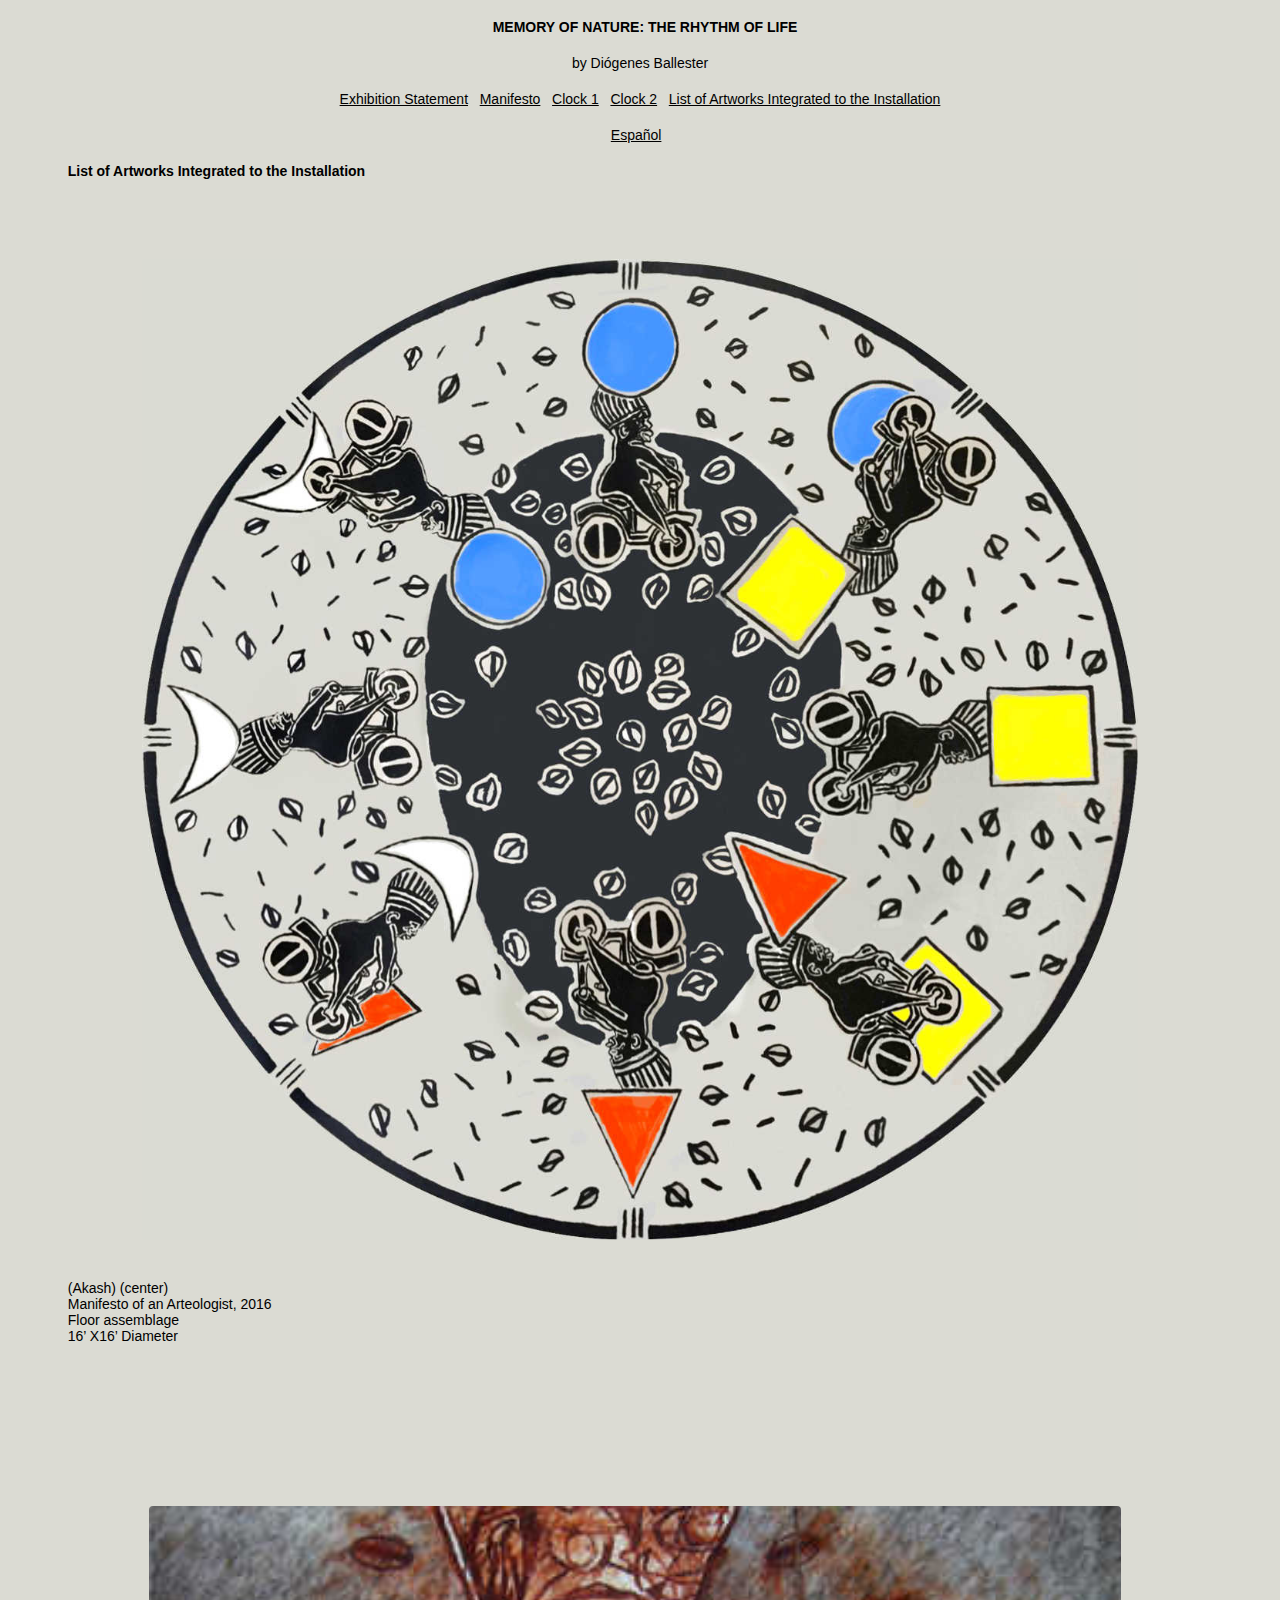
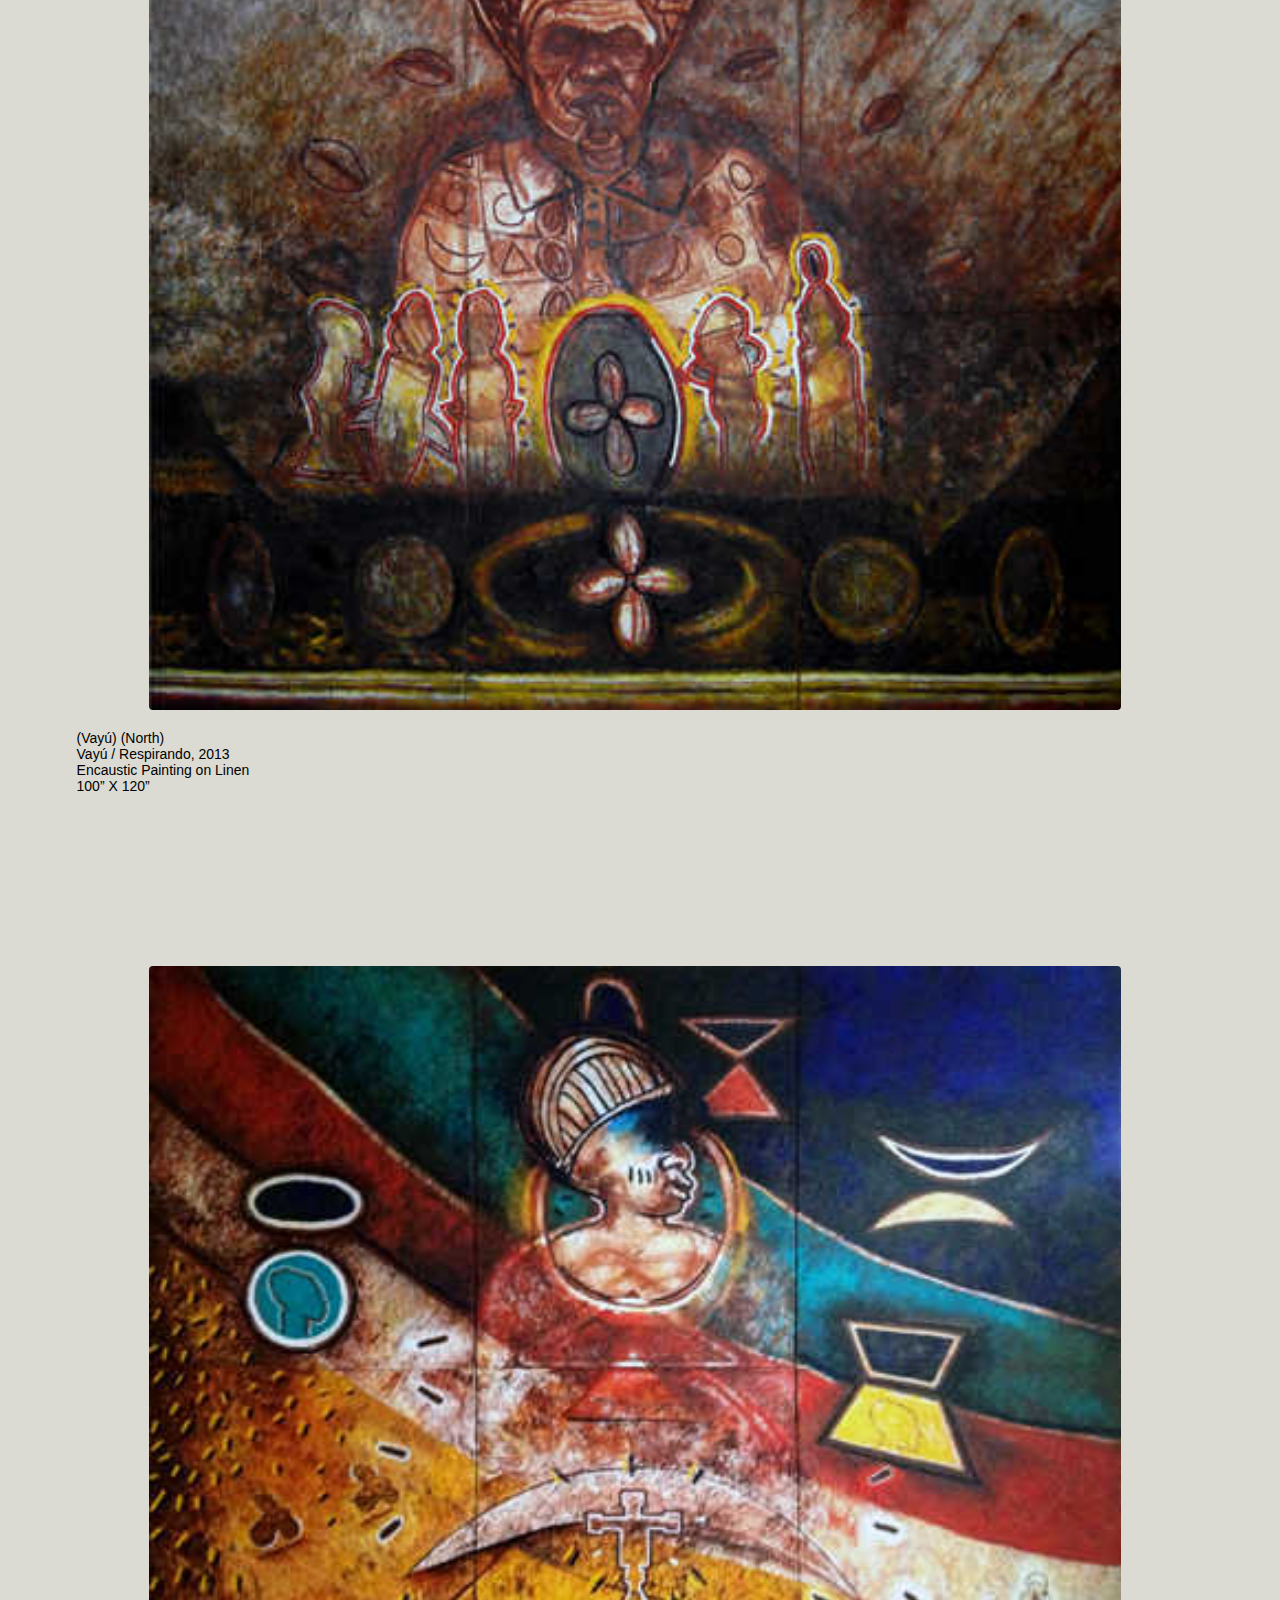
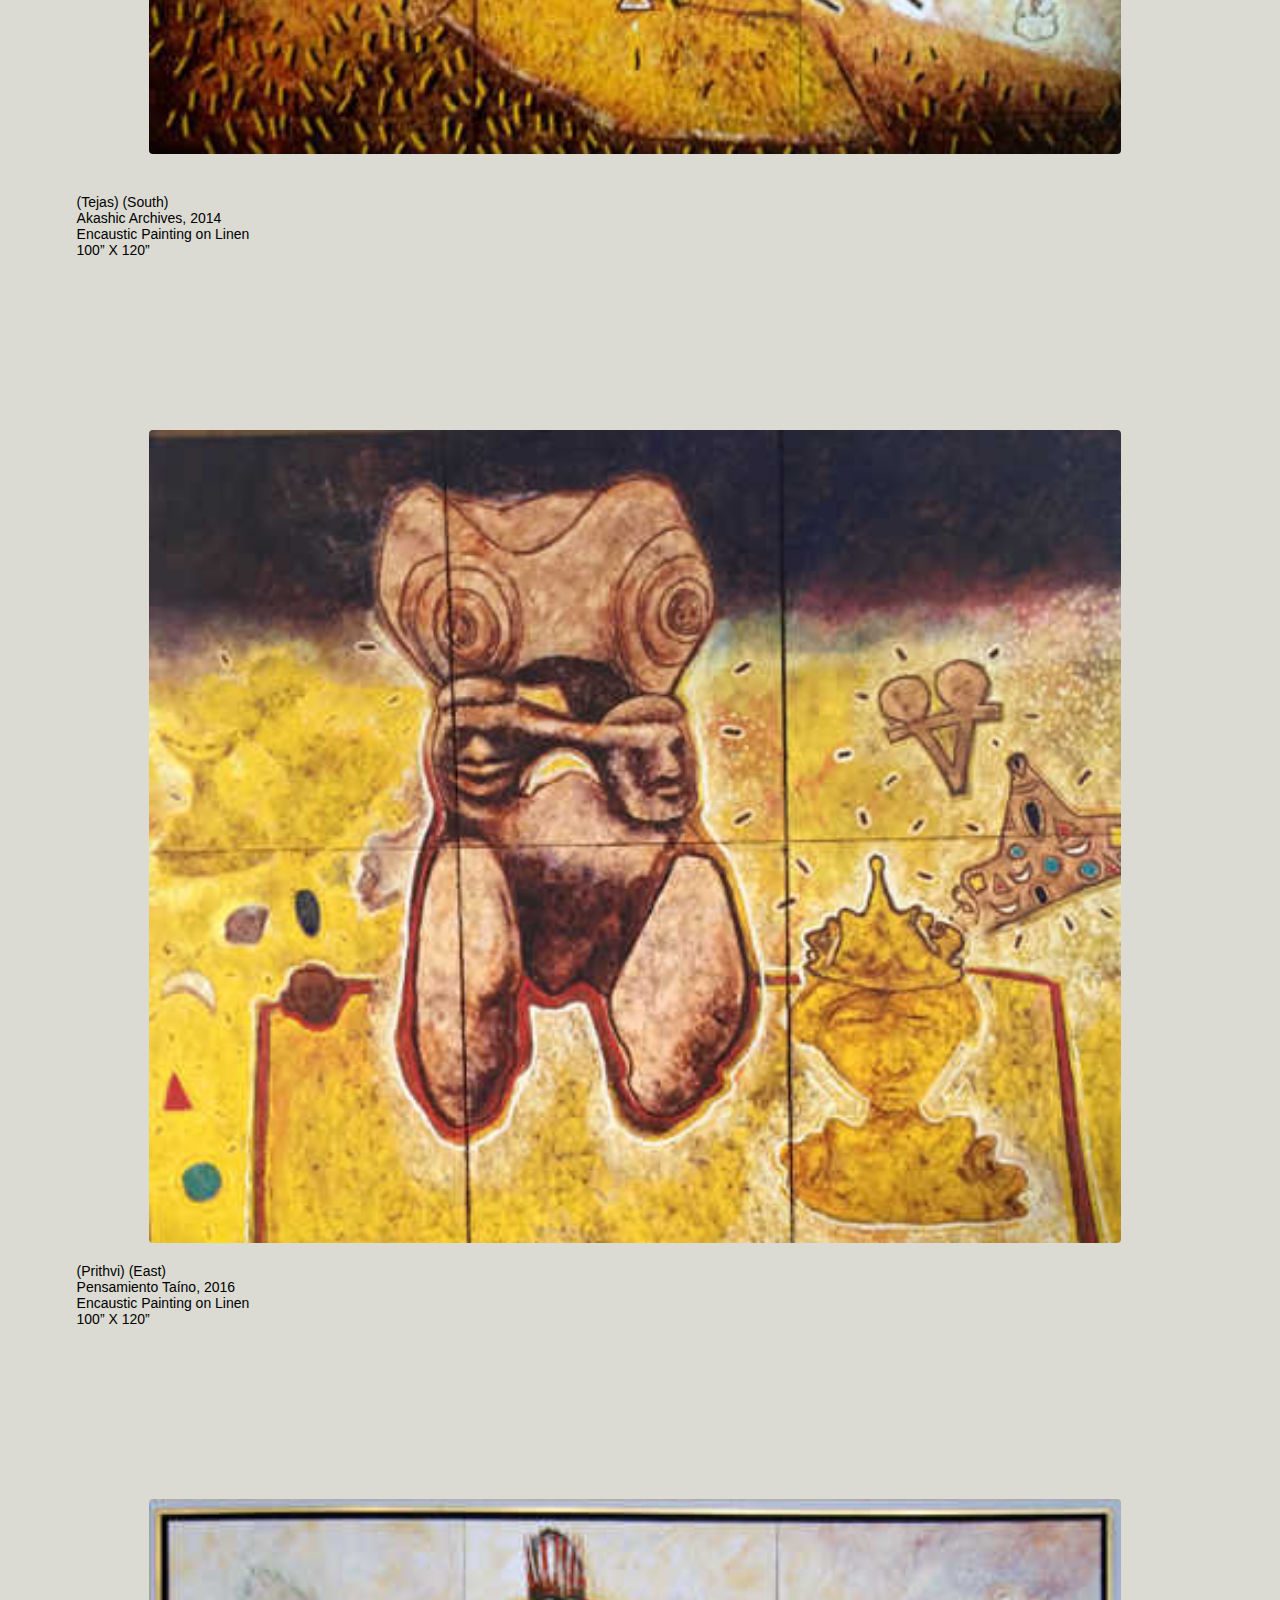
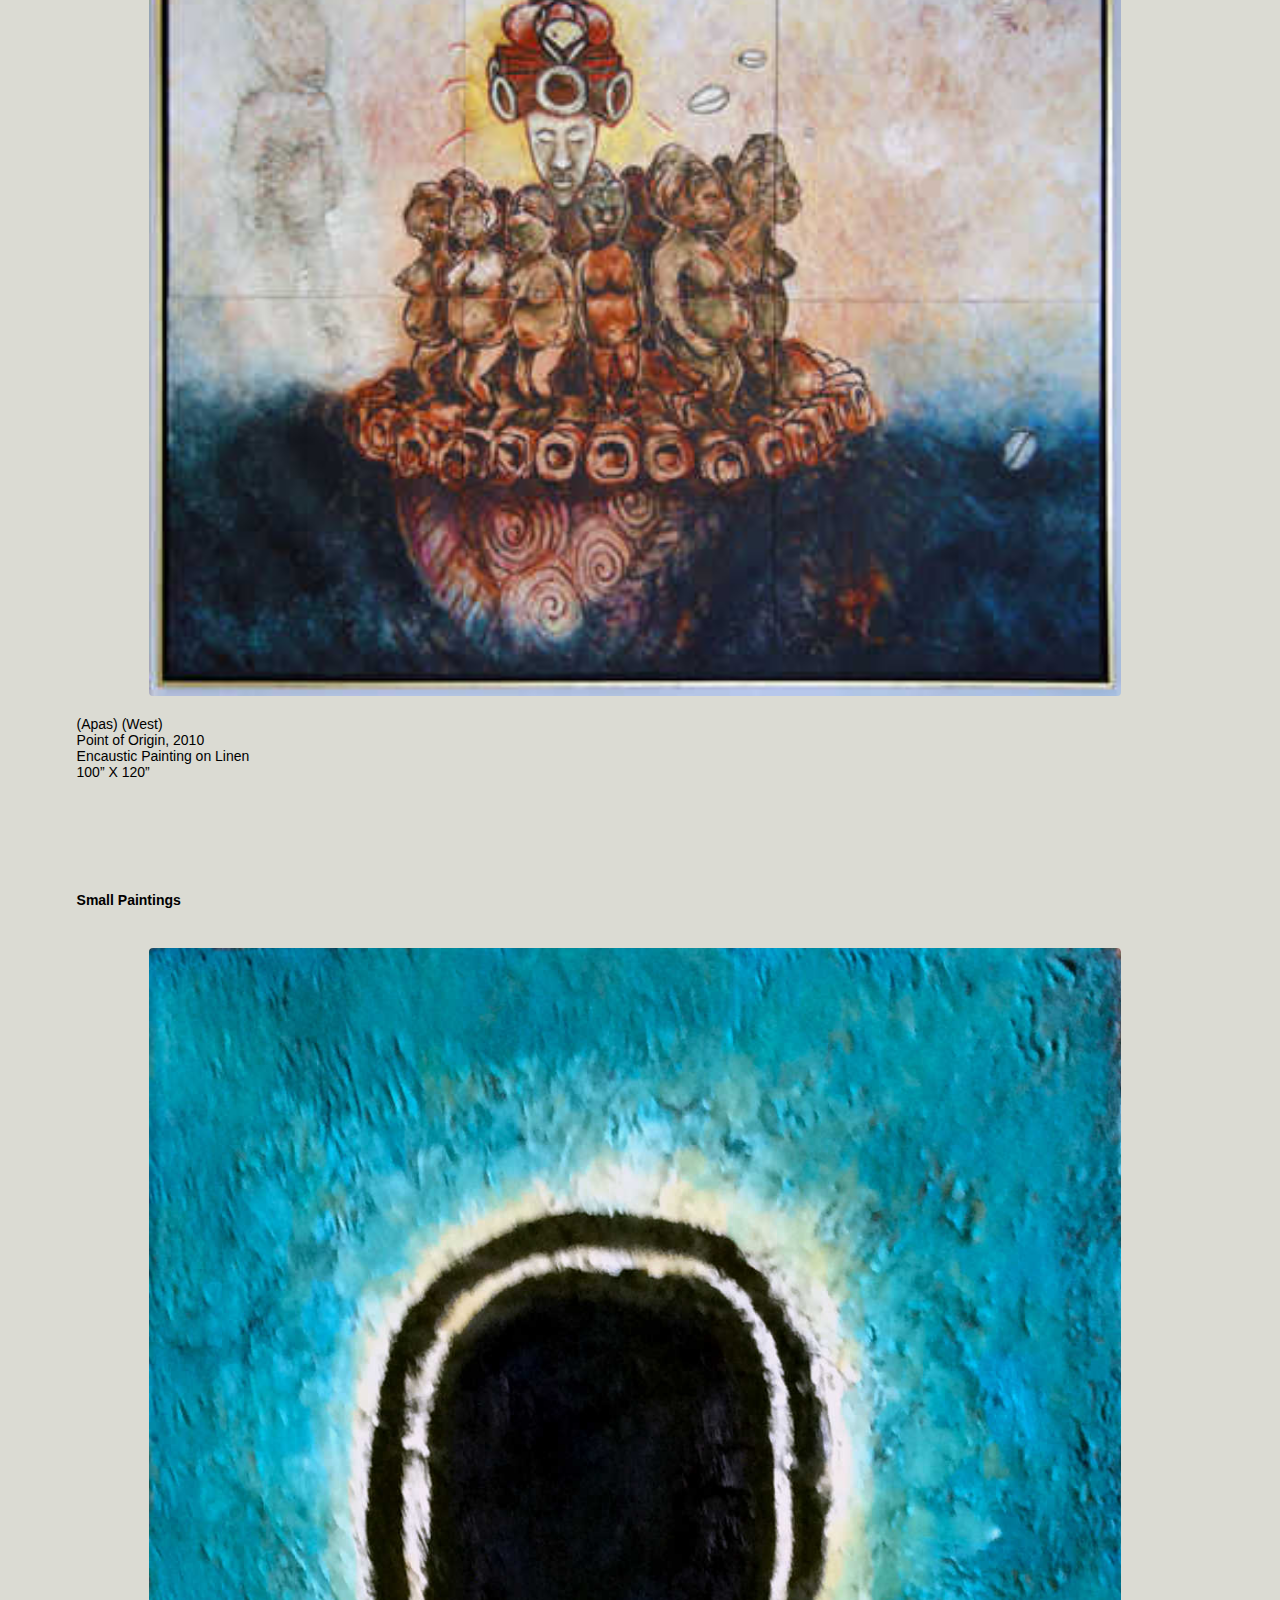
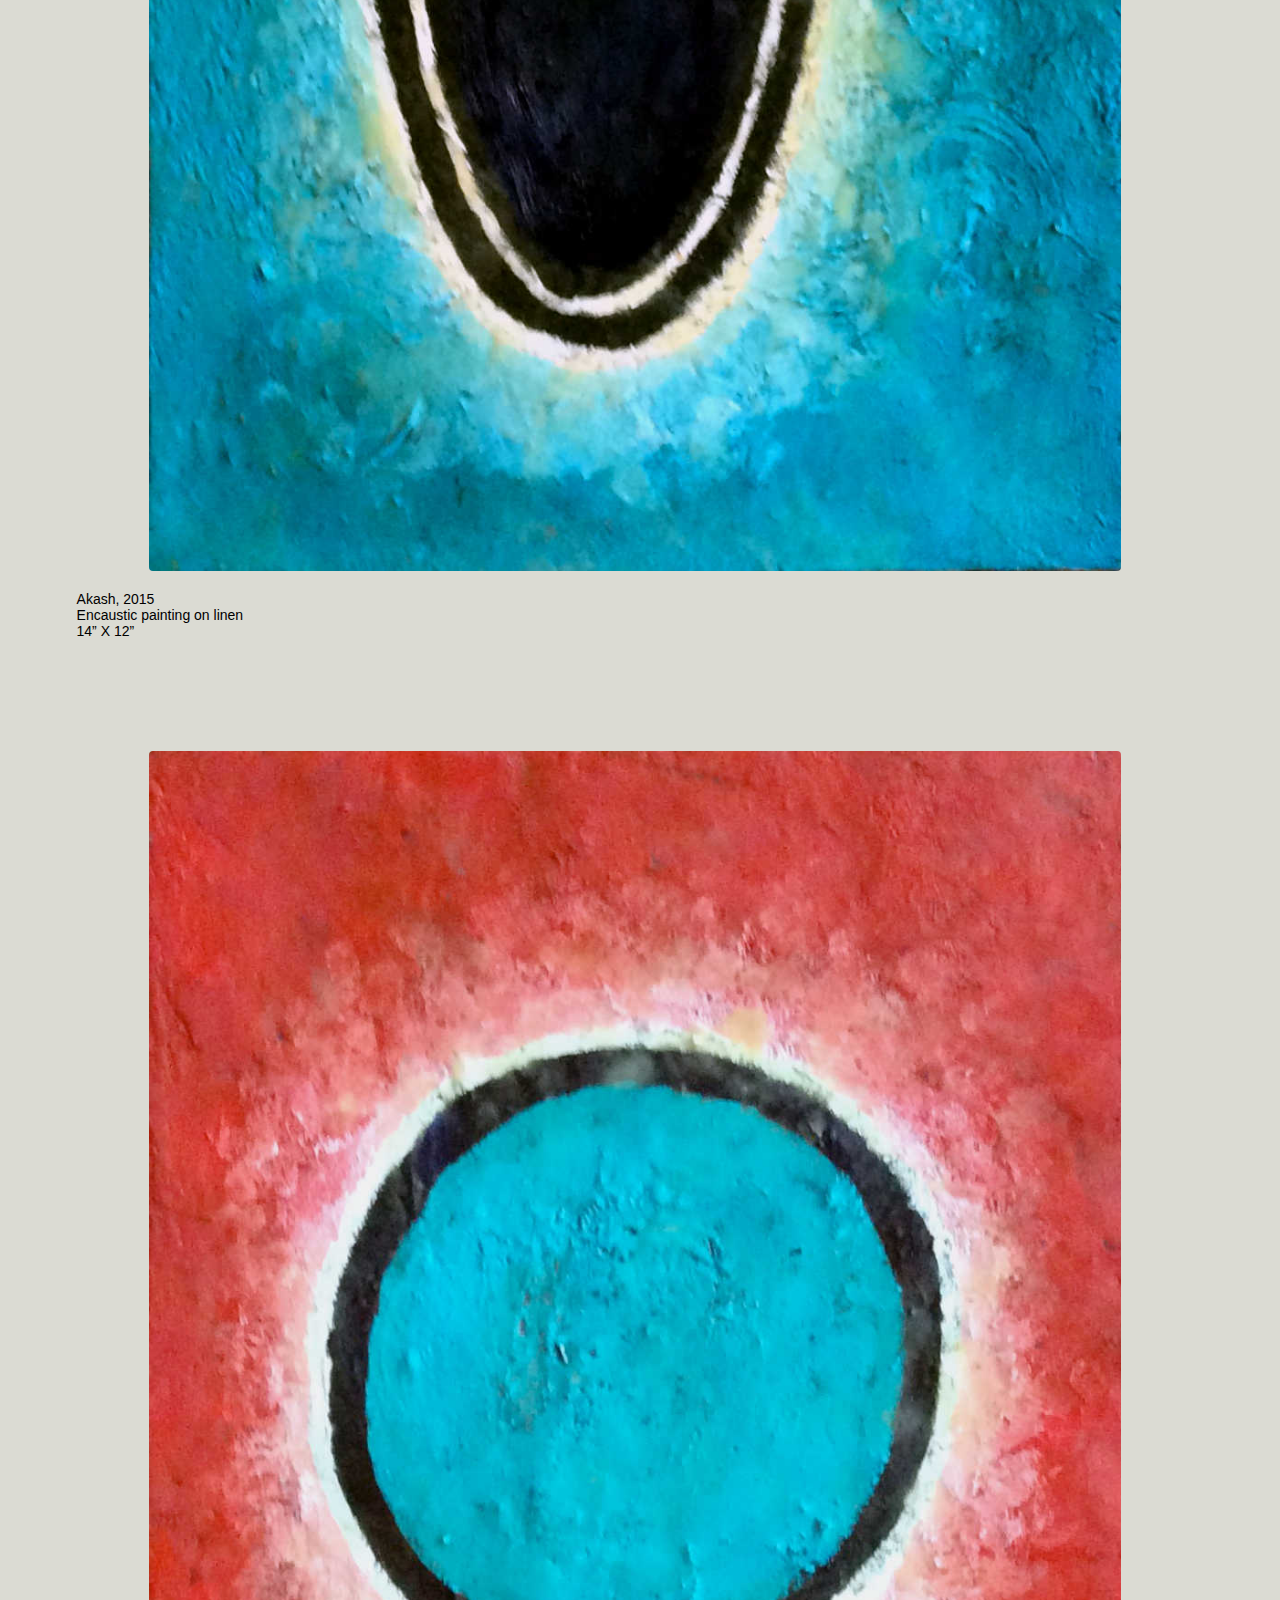
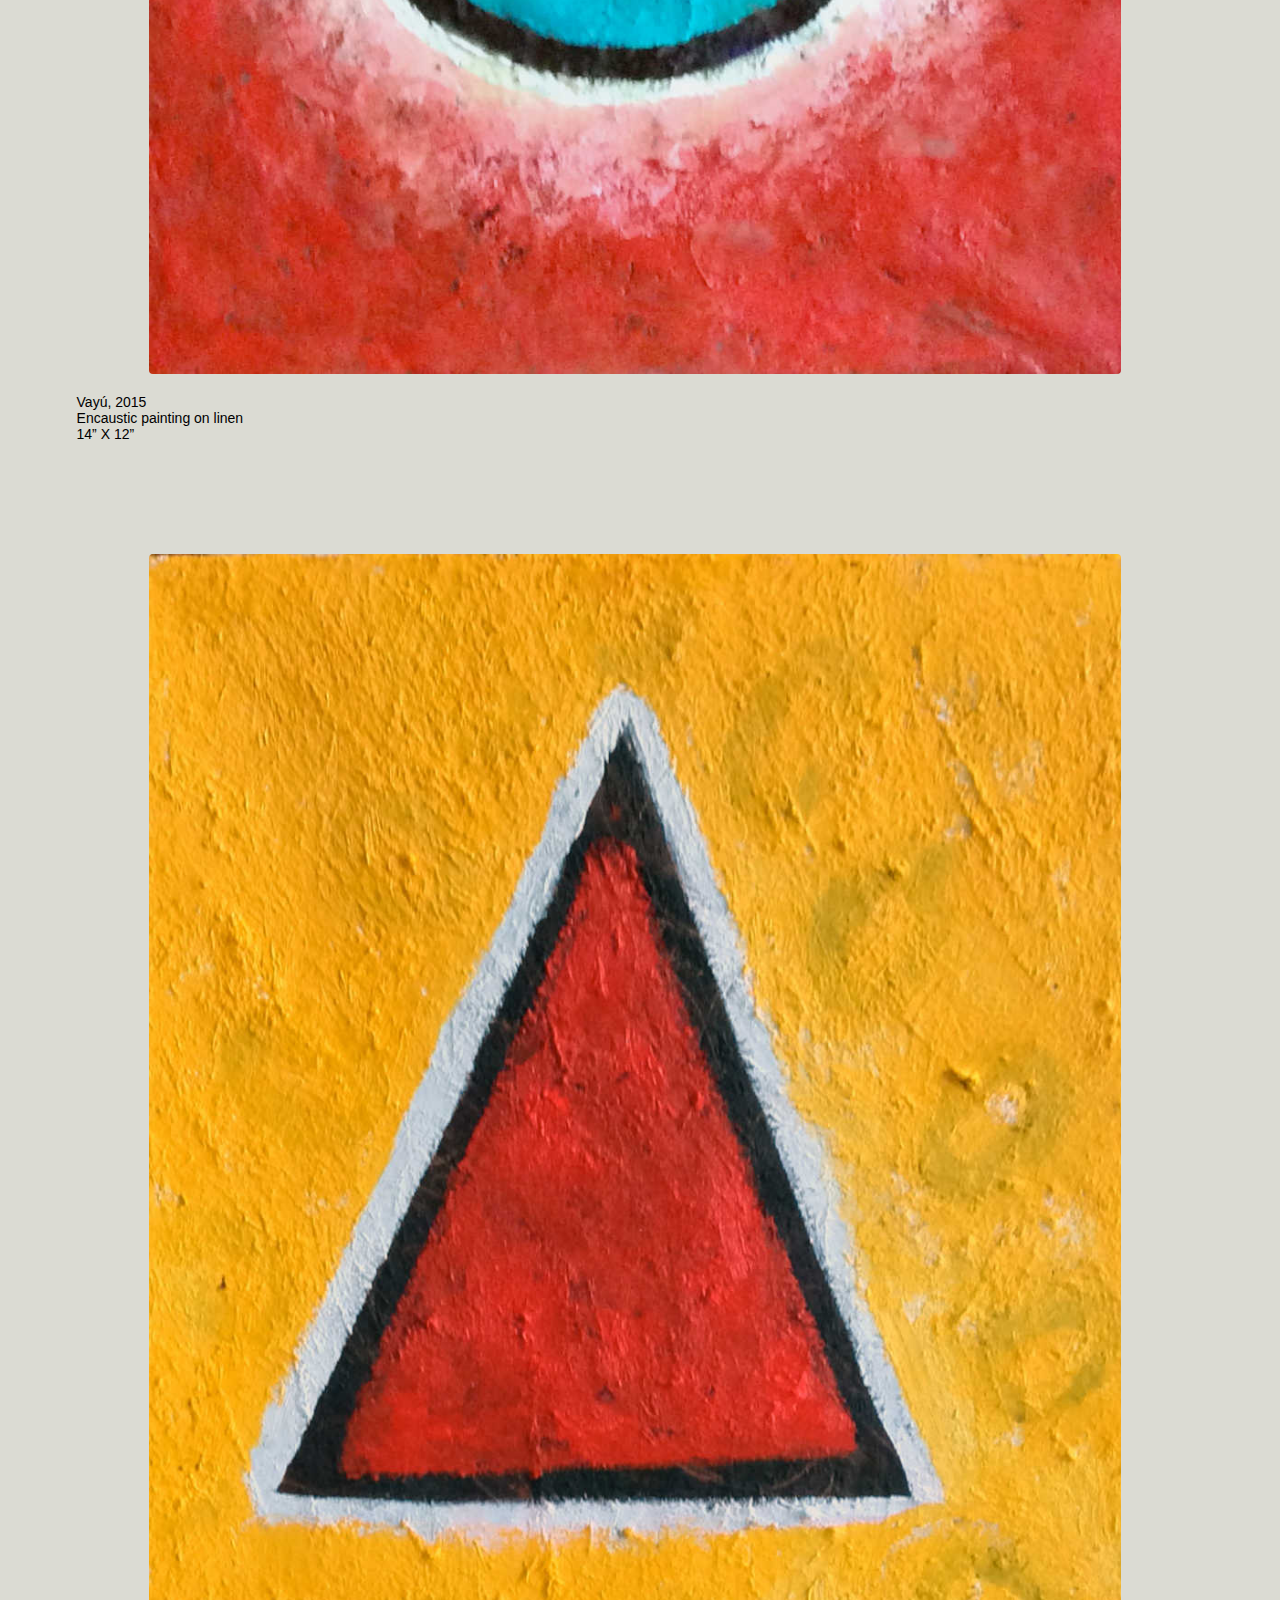
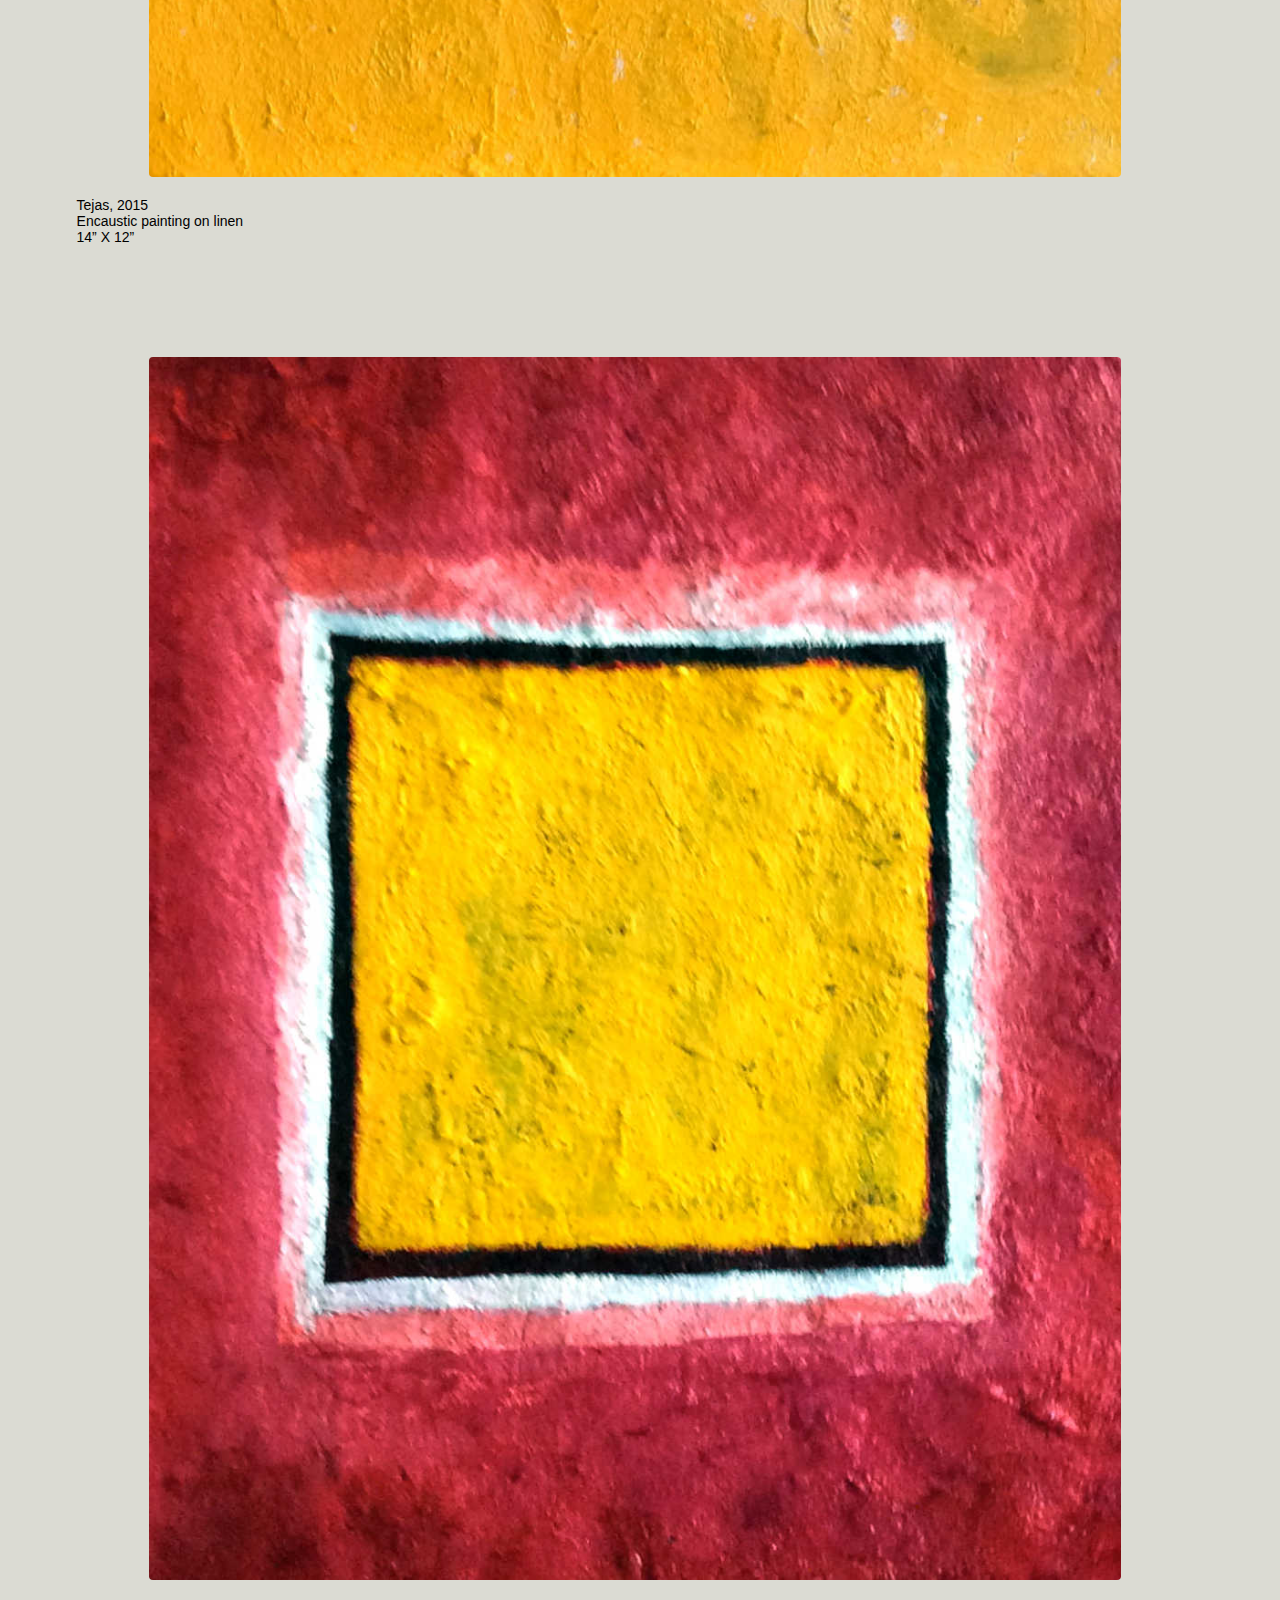
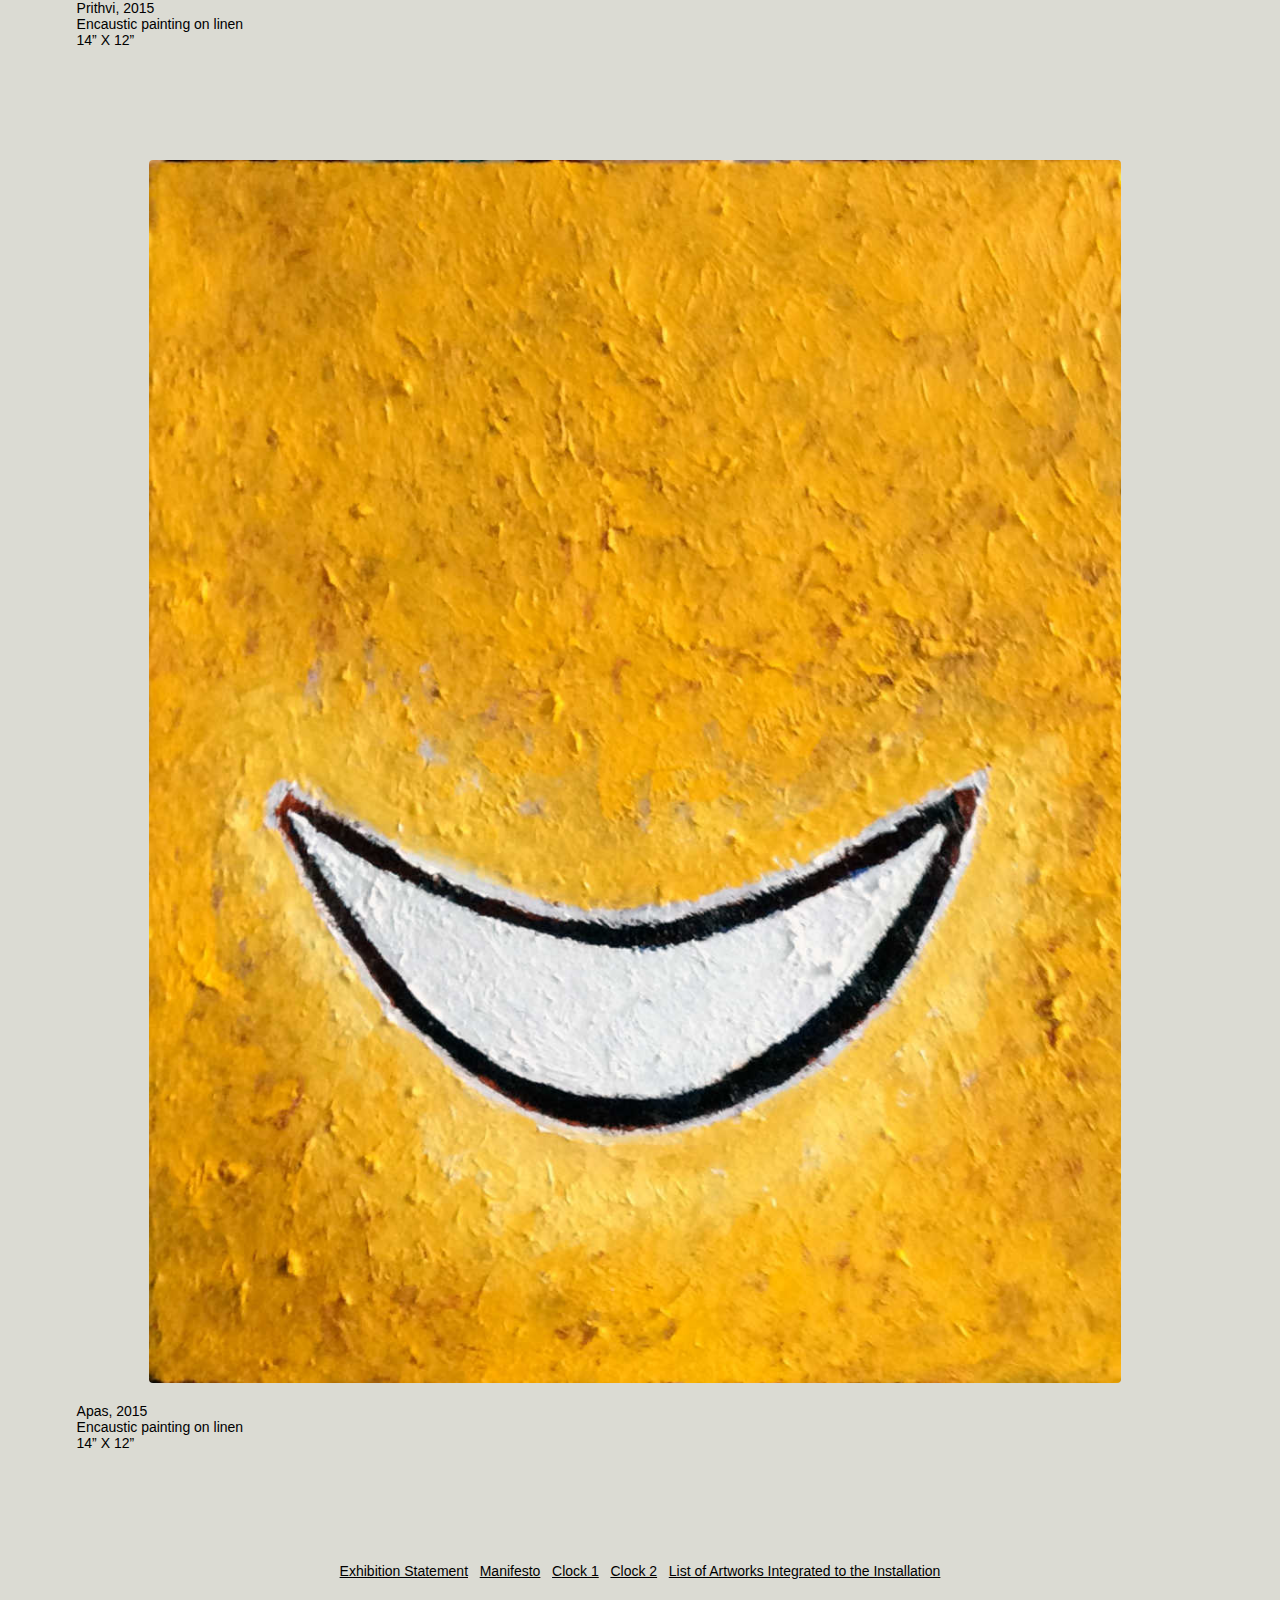
==== memnat_art_en.html @ e0d1501c "copy to main site" ====
<!DOCTYPE HTML>
<html> <head>
<meta name="viewport" content="width=device-width, initial-scale=1">
  <meta http-equiv="Content-Type" content="text/html; charset=utf-8">
<title>MEMORY OF NATURE: THE RHYTHM OF LIFE - by Diógenes Ballester</title>
<link rel="stylesheet" type="text/css" href="css/memnat.css">
  <link rel="stylesheet" href="css/gridism.css">
</head>

<body>
<h1></h1>

<div class="grid">
<div class="unit whole center">
  <b>MEMORY OF NATURE: THE RHYTHM OF LIFE</b>
</div>
<div class="unit whole center">
  by Diógenes Ballester
</div>

<div class="unit whole center">
  <nav>
  <a href="memnat_stmt_en.html">Exhibition Statement</a> &nbsp;
  <a href="memnat_manif_en.html">Manifesto</a> &nbsp;
  <a href="memnat_clock1_en.html">Clock 1</a> &nbsp; 
  <a href="memnat_clock2_en.html">Clock 2</a> &nbsp;
  <a href="memnat_art_en.html">List of Artworks Integrated to the Installation</a>
  </nav>
</div>

<div class="unit whole center">
  <nav>
  <a href="memnat_art_es.html">Español</a> &nbsp;
  </nav>
</div>

<div class="unit whole left">
<p class="p8"><b>List of Artworks Integrated to the Installation</b></p>
</div>

<div id="akash" class="unit whole center"></div>
<div class="unit whole center"></div>
<div class="unit whole center"></div>
<div class="unit whole center">
<img class="img art" src="img/Manifiesto_I_graynew_crop1_rot.jpg" />
<div class="unit whole center"></div>
</div>

<div class="unit whole left">
  <p class="p8">(Akash) (center)</p>
  <p class="p8">Manifesto of an Arteologist, 2016</p>
<p class="p8">Floor assemblage</p>
  <p class="p8">16’ X16’ Diameter</p>
  <p class="p8"><br></p>
  <p class="p8"><br></p>
</div>
<div class="unit whole center"></div>
<div class="unit whole center"></div>
<div class="unit whole center"></div>

<div id="vayu" class="unit whole center">
<div class="unit whole center"></div>
<div class="unit whole center"></div>
<div class="unit whole center">
<img class="img art" src="img/VayuRespirando.jpg" />
</div>

<div class="unit whole left">
<p class="p8">(Vayú) (North)</p>
<p class="p8">Vayú / Respirando, 2013</p>
<p class="p8">Encaustic Painting on Linen</p>
<p class="p8">100” X 120”</p>
  <p class="p8"><br></p>
  <p class="p8"><br></p>
</div>
<div class="unit whole center"></div>
<div class="unit whole center"></div>
<div class="unit whole center"></div>

<div id="tejas" class="unit whole center"></div>
<div class="unit whole center"></div>
<div class="unit whole center"></div>
<div class="unit whole center">
  <img class="img art" src="img/TejasAkashicArchives.jpg" />
<div class="unit whole center"></div>  
</div>

<div class="unit whole left">
<p class="p8">(Tejas) (South)</p>
<p class="p8">Akashic Archives, 2014</p>
<p class="p8">Encaustic Painting on Linen</p>
<p class="p8">100” X 120”</p>
  <p class="p8"><br></p>
  <p class="p8"><br></p>
</div>
<div class="unit whole center"></div>
<div class="unit whole center"></div>
<div class="unit whole center"></div>

<div id="prithvi" class="unit whole center"></div>
<div class="unit whole center"></div>
<div class="unit whole center"></div>
<div class="unit whole center">
<img class="img art" src="img/PrithviPensamientoTaino.jpg" />
</div>

<div class="unit whole left">
<p class="p8">(Prithvi) (East)</p>
<p class="p8">Pensamiento Taíno, 2016</p>
<p class="p8">Encaustic Painting on Linen</p>
<p class="p8">100” X 120”</p>
  <p class="p8"><br></p>
  <p class="p8"><br></p>
</div>
<div class="unit whole center"></div>
<div class="unit whole center"></div>
<div class="unit whole center"></div>

<div id="apas" class="unit whole center"></div>
<div class="unit whole center"></div>
<div class="unit whole center"></div>
<div class="unit whole center">
<img class="img art" src="img/ApasPointOfOrigin.jpg" />
</div>

<div class="unit whole left">
<p class="p8">(Apas) (West)</p>
<p class="p8">Point of Origin, 2010</p>
<p class="p8">Encaustic Painting on Linen</p>
<p class="p8">100” X 120”</p>
  <p class="p8"><br></p>
  <p class="p8"><br></p>
</div>
<div class="unit whole center"></div>
<div class="unit whole center"></div>
<div class="unit whole center"></div>

<div class="unit whole left">
<p class="p8"><b>Small Paintings</b></p>
</div>

<div class="unit whole center"></div>
<div class="unit whole center">
<img class="img art" src="img/Akash.jpg" />
</div>

<div class="unit whole left">
<p class="p8">Akash, 2015</p>
<p class="p8">Encaustic painting on linen</p>
<p class="p8">14” X 12”</p>
  <p class="p8"><br></p>
  <p class="p8"><br></p>
</div>
<div class="unit whole center"></div>
<div class="unit whole center"></div>
<div class="unit whole center"></div>

<div class="unit whole center">
<img class="img art" src="img/vayuRecrop.jpg" />
</div>

<div class="unit whole left">
<p class="p8">Vayú, 2015</p>
<p class="p8">Encaustic painting on linen</p>
<p class="p8">14” X 12”</p>
  <p class="p8"><br></p>
  <p class="p8"><br></p>
</div>
<div class="unit whole center"></div>
<div class="unit whole center"></div>
<div class="unit whole center"></div>

<div class="unit whole center">
<img class="img art" src="img/tejas.jpg" />
</div>

<div class="unit whole left">
<p class="p8">Tejas, 2015</p>
<p class="p8">Encaustic painting on linen</p>
<p class="p8">14” X 12”</p>
  <p class="p8"><br></p>
  <p class="p8"><br></p>
</div>
<div class="unit whole center"></div>
<div class="unit whole center"></div>
<div class="unit whole center"></div>

<div class="unit whole center">
<img class="img art" src="img/prithvi.jpg" />
</div>

<div class="unit whole left">
<p class="p8">Prithvi, 2015</p>
<p class="p8">Encaustic painting on linen</p>
<p class="p8">14” X 12”</p>
  <p class="p8"><br></p>
  <p class="p8"><br></p>
</div>
<div class="unit whole center"></div>
<div class="unit whole center"></div>
<div class="unit whole center"></div>

<div class="unit whole center">
<img class="img art" src="img/apas.jpg" />
</div>

<div class="unit whole left">
<p class="p8">Apas, 2015</p>
<p class="p8">Encaustic painting on linen</p>
<p class="p8">14” X 12”</p>
  <p class="p8"><br></p>
  <p class="p8"><br></p>
</div>
<div class="unit whole center"></div>
<div class="unit whole center"></div>
<div class="unit whole center"></div>

<div class="unit whole center">
  <nav>
  <a href="memnat_stmt_en.html">Exhibition Statement</a> &nbsp;
  <a href="memnat_manif_en.html">Manifesto</a> &nbsp;
  <a href="memnat_clock1_en.html">Clock 1</a> &nbsp; 
  <a href="memnat_clock2_en.html">Clock 2</a> &nbsp;
  <a href="memnat_art_en.html">List of Artworks Integrated to the Installation</a>
  </nav>
</div>



</div>

</body> </html>
---- css/memnat.css ----
* {
    box-sizing: content-box;
    background-color: rgba(219, 219, 211, 1.0);
    font-family: "Calibri", "Trebuchet MS", "Verdana", "Arial", "Helvetica", sans-serif;
    font-size: 14px;
}

img {
    max-width: 100%;
    height: auto;
  display: block;
  margin: 0 auto 0 auto;
  border-radius: 4px 4px 4px 4px;
  border: 0;
  padding: 0;
  /*-webkit-background-clip: content-box;
  background-clip: content-box;*/
  /* 1292 x 1273 */ /* ipad is 2048 x 1536 */
}

a {
    color: black;
}

.clock1 {
    /*height: auto;*/
   width: 100%;
    display: block;
    margin: auto;
}

.art {
    /*height: auto;*/
   width: 80%;
    display: block;
    margin: auto;
  border-width: 0px;
}

.major {
    width: 100%;
    display: block;
    margin: auto;
    /*position: fixed;
    z-index: -1;*/
}

.minor {
    width: 40%;
}

.center {
    text-align: center;
}

.left {
    text-align: left;
}

.justify {
    text-align: justify;
}

.ztop {
    position: relative;
    z-index: 199;
    background-color: rgba(219, 219, 211, 0.0);
    /*color: #ffff08;
    text-shadow: -1px 1px rgb(0,0,0);*/
}

.clockText {
    background: rgba(219, 219, 211, 0.0);
    /*color: #ffff08;*/
}

p.p8 {margin: 0% 4% 0% 4%;}

.clock-example {
    display: -webkit-flex; /*safari*/
    display: flex;
    align-items: flex-start;
    width: 100%;
    justify-content: space-between;
}

.image-component {
    position: relative;
    /*width: 100%;
    height: 100%;*/
    margin: 0px;
    transform: scale(1,1);
}
.clock-component {
    position: relative;
    /*width: 100%;
    height: 100%;*/
    margin: 0px;
}
.clock-component canvas {
    position: relative;
    left: 0;
    top: 0;
}
.clock-component .digital {
    position: relative;
    /*bottom: -35px;*/
    width: 100%;
    text-align: center;
    z-index: 100;
}
.clock-component .sunrise {
  /*position: absolute;
  bottom: -65px;*/
  width: 100%;
  text-align: center;
  position: relative;
  z-index: 100;
}
.clock-component .phase {
  /*position: absolute;
  bottom: -95px;*/
  width: 100%;
  text-align: center;
  position: relative;
  z-index: 100;
}
---- css/gridism.css ----
/*
 * Gridism
 * A simple, responsive, and handy CSS grid by @cobyism
 * https://github.com/cobyism/gridism
 */

/* Preserve some sanity */
.grid,
.unit {
  -webkit-box-sizing: border-box;
  -moz-box-sizing: border-box;
  box-sizing: border-box;
}

/* Set up some rules to govern the grid */
.grid {
  display: block;
  clear: both;
}
.grid .unit {
  float: left;
  width: 100%;
  padding: 10px;
}

/* This ensures the outer gutters are equal to the (doubled) inner gutters. */
.grid .unit:first-child { padding-left: 20px; }
.grid .unit:last-child { padding-right: 20px; }

/* Nested grids already have padding though, so let's nuke it */
.unit .unit:first-child { padding-left: 0; }
.unit .unit:last-child { padding-right: 0; }
.unit .grid:first-child > .unit { padding-top: 0; }
.unit .grid:last-child > .unit { padding-bottom: 0; }

/* Let people nuke the gutters/padding completely in a couple of ways */
.no-gutters .unit,
.unit.no-gutters {
  padding: 0 !important;
}

/* Wrapping at a maximum width is optional */
.wrap .grid,
.grid.wrap {
  max-width: 978px;
  margin: 0 auto;
}

/* Width classes also have shorthand versions numbered as fractions
 * For example: for a grid unit 1/3 (one third) of the parent width,
 * simply apply class="w-1-3" to the element. */
.grid .whole,          .grid .w-1-1 { width: 100%; }
.grid .half,           .grid .w-1-2 { width: 50%; }
.grid .one-third,      .grid .w-1-3 { width: 33.3332%; }
.grid .two-thirds,     .grid .w-2-3 { width: 66.6665%; }
.grid .one-quarter,
.grid .one-fourth,     .grid .w-1-4 { width: 25%; }
.grid .three-quarters,
.grid .three-fourths,  .grid .w-3-4 { width: 75%; }
.grid .one-fifth,      .grid .w-1-5 { width: 20%; }
.grid .two-fifths,     .grid .w-2-5 { width: 40%; }
.grid .three-fifths,   .grid .w-3-5 { width: 60%; }
.grid .four-fifths,    .grid .w-4-5 { width: 80%; }
.grid .golden-small,   .grid .w-g-s { width: 38.2716%; } /* Golden section: smaller piece */
.grid .golden-large,   .grid .w-g-l { width: 61.7283%; } /* Golden section: larger piece */

/* Clearfix after every .grid */
.grid {
  *zoom: 1;
}
.grid:before, .grid:after {
  display: table;
  content: "";
  line-height: 0;
}
.grid:after {
  clear: both;
}

/* Utility classes */
.align-center { text-align: center; }
.align-left   { text-align: left; }
.align-right  { text-align: right; }
.pull-left    { float: left; }
.pull-right   { float: right; }

/* A property for a better rendering of images in units: in
   this way bigger pictures are just resized if the unit
   becomes smaller */
.unit img {
  max-width: 100%;
}

/* Hide elements using this class by default */
.only-on-mobiles {
  display: none !important;
}

/* Responsive Stuff */
@media screen and (max-width: 568px) {
  /* Stack anything that isn't full-width on smaller screens 
     and doesn't provide the no-stacking-on-mobiles class */
  .grid:not(.no-stacking-on-mobiles) > .unit {
    width: 100% !important;
    padding-left: 20px;
    padding-right: 20px;
  }
  .unit .grid .unit {
    padding-left: 0px;
    padding-right: 0px;
  }

  /* Sometimes, you just want to be different on small screens */
  .center-on-mobiles {
    text-align: center !important;
  }
  .hide-on-mobiles {
    display: none !important;
  }
  .only-on-mobiles {
    display: block !important;
  }
}

/* Expand the wrap a bit further on larger screens */
@media screen and (min-width: 1180px) {
  .wider .grid,
  .grid.wider {
    max-width: 1180px;
    margin: 0 auto;
  }
}
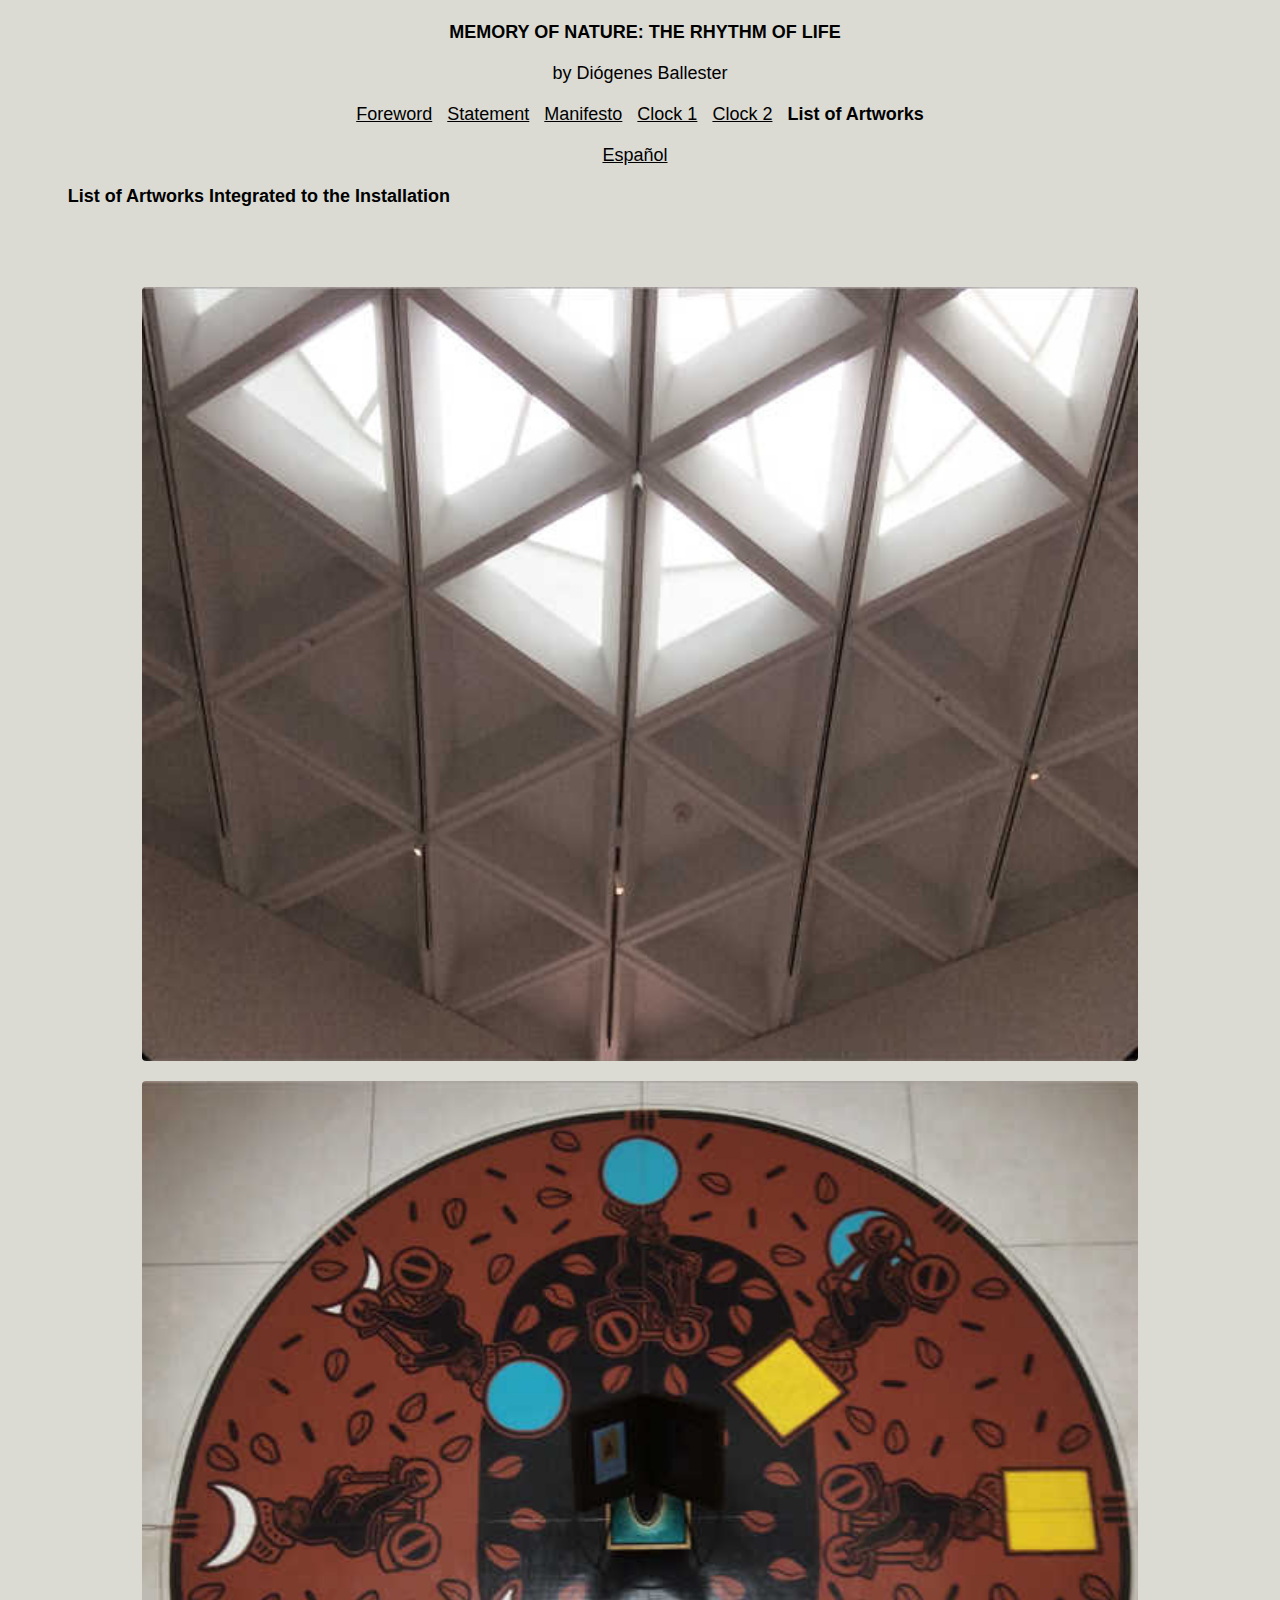
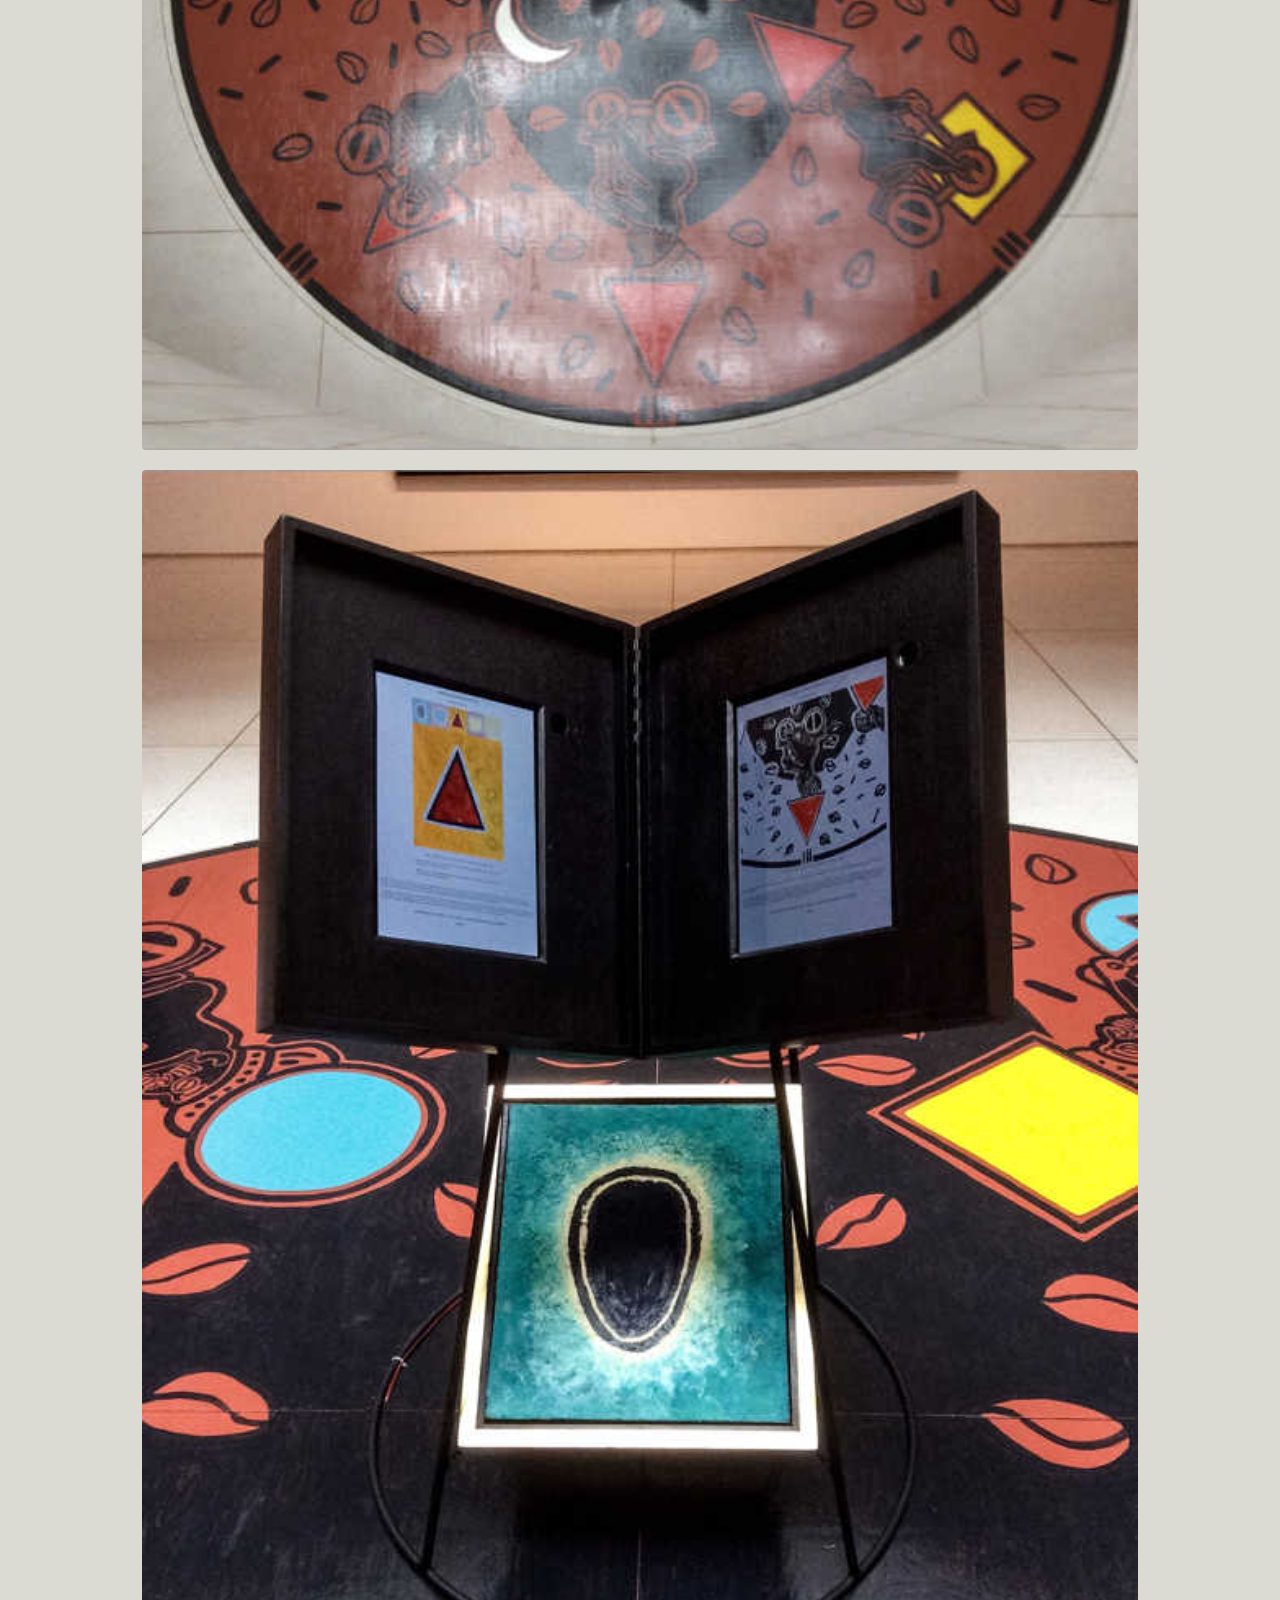
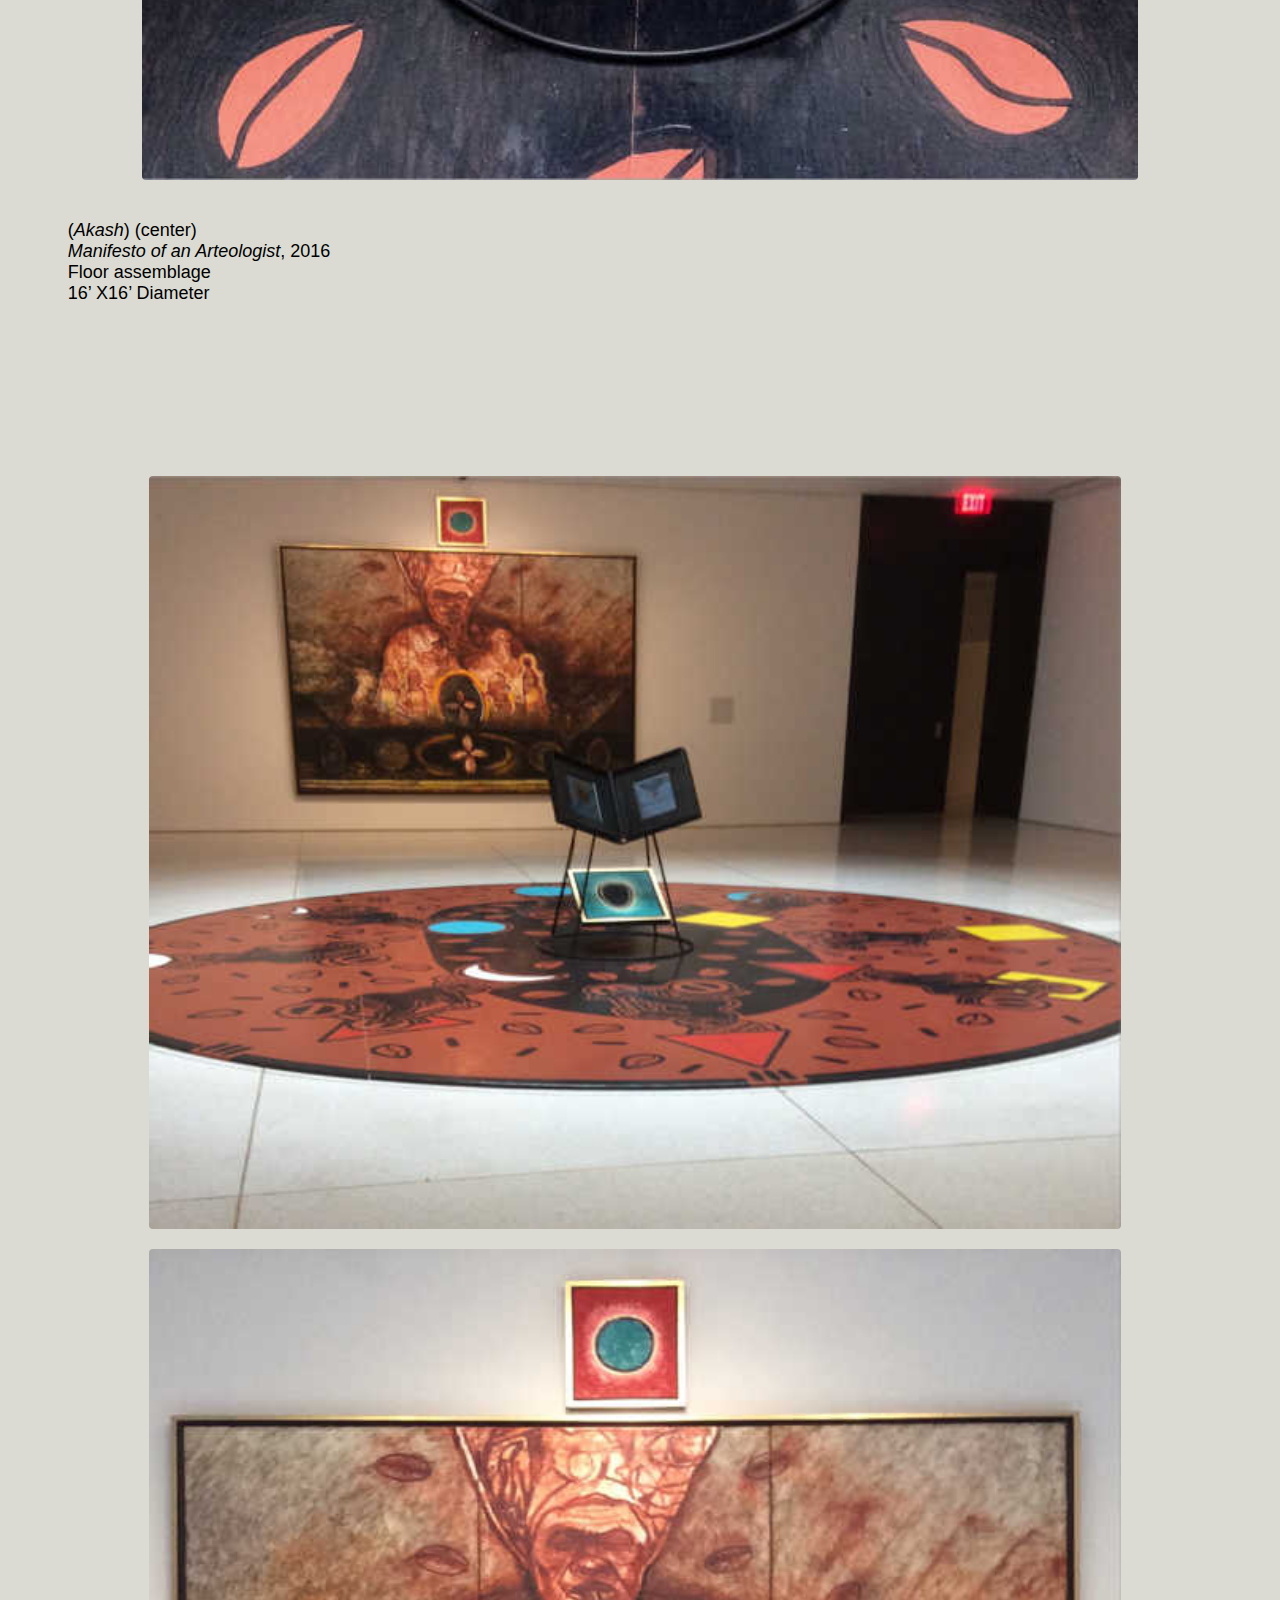
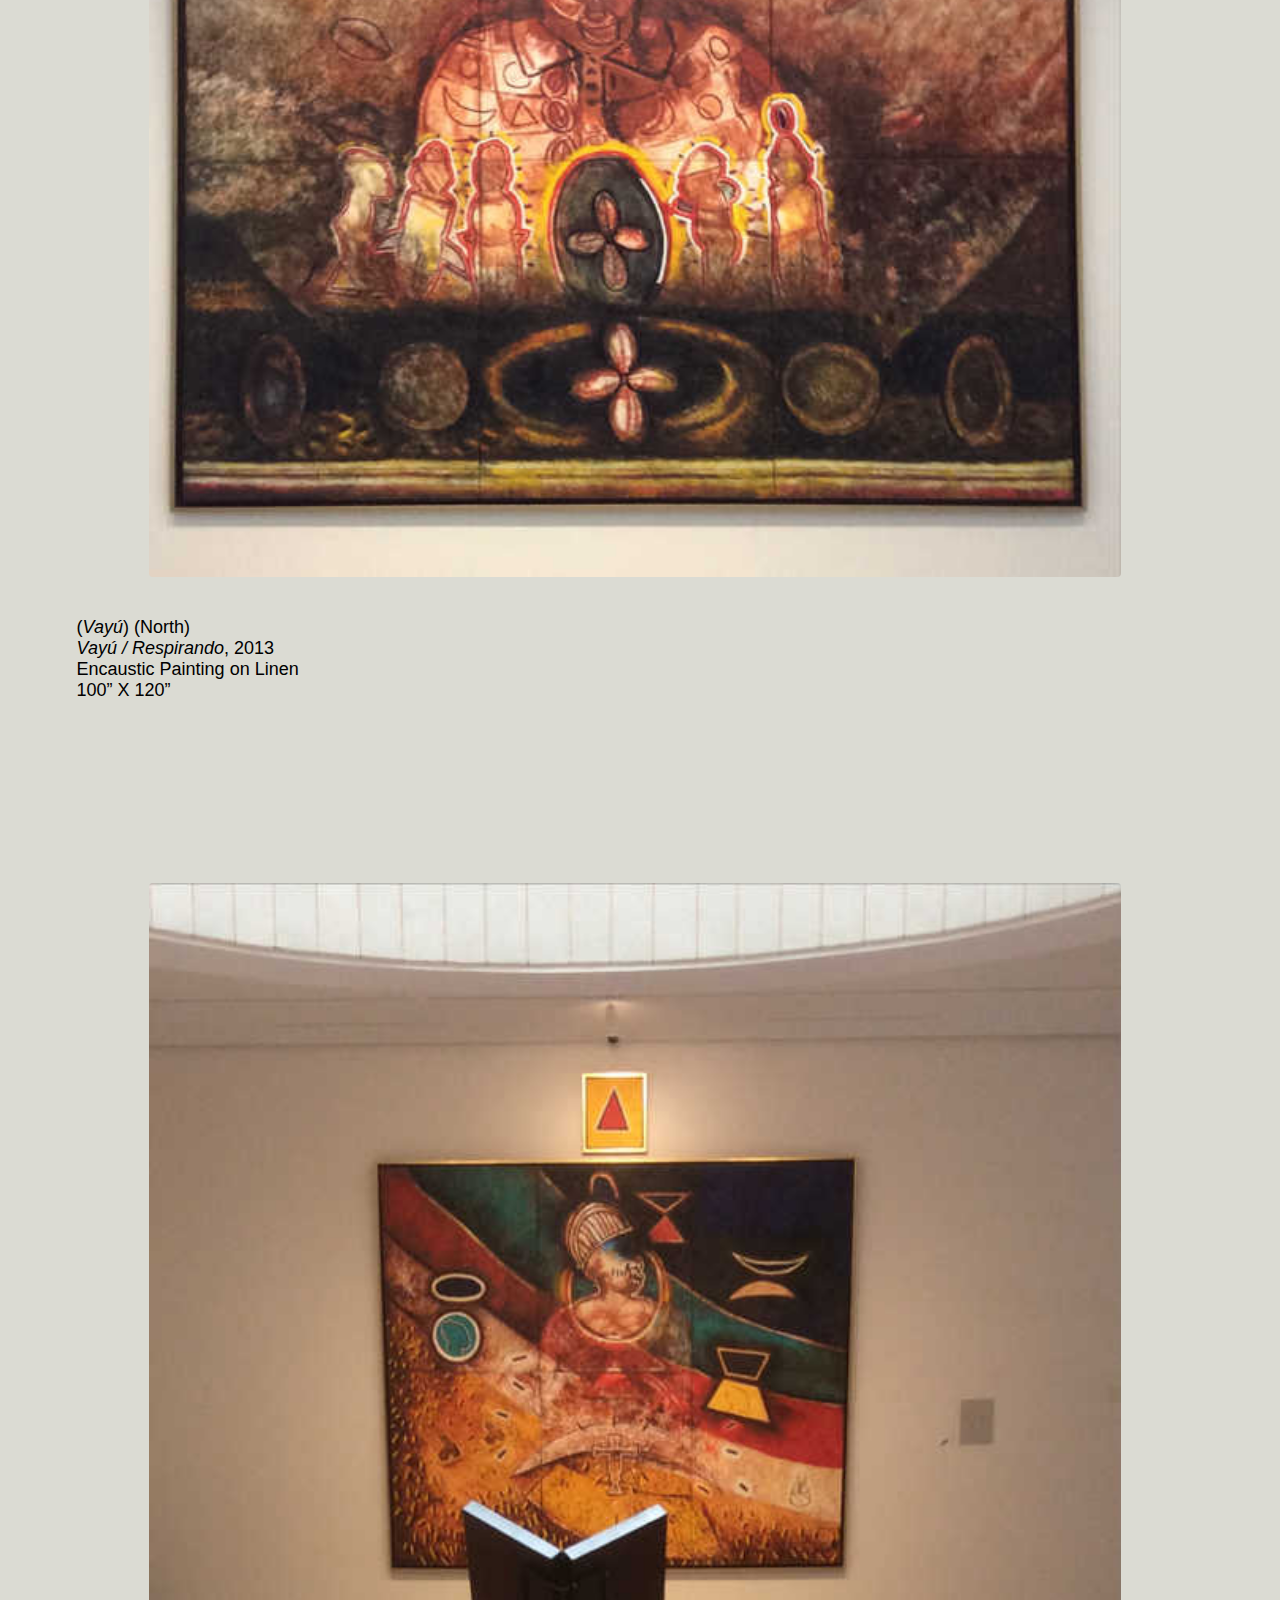
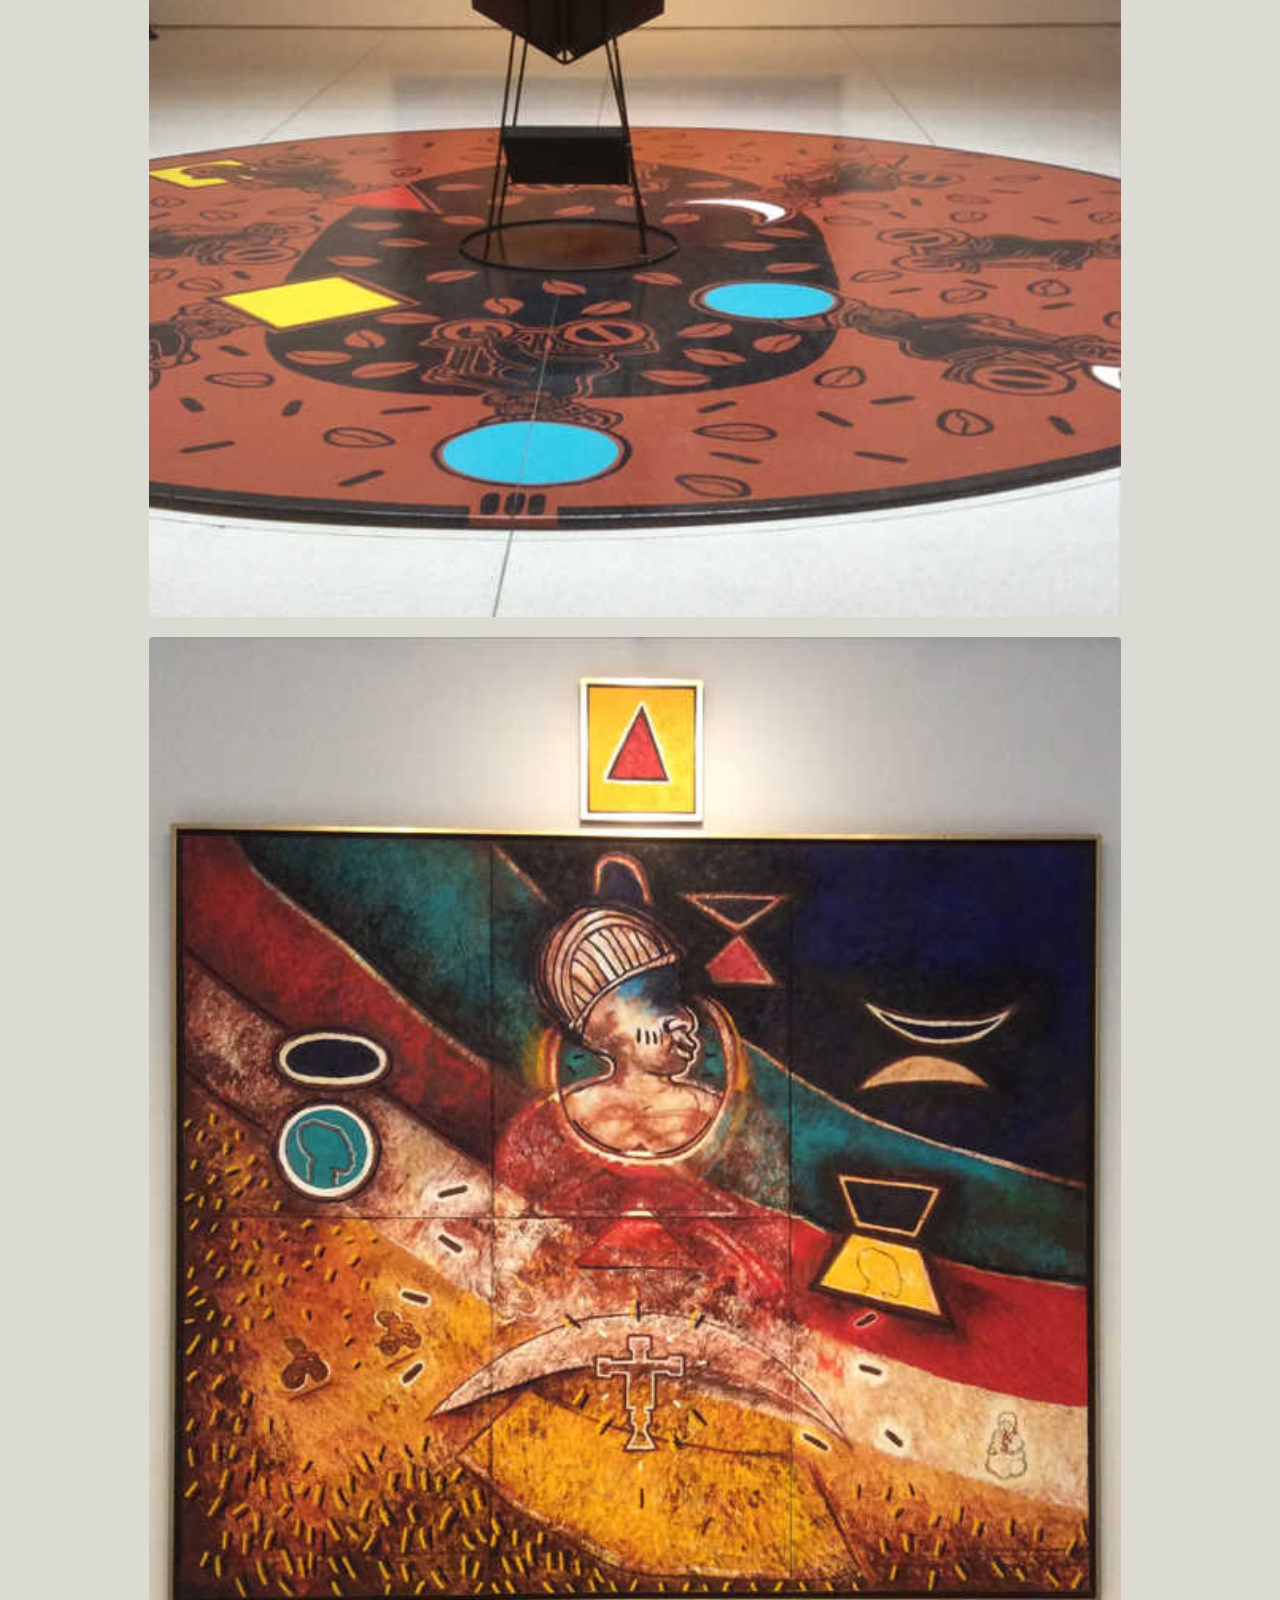
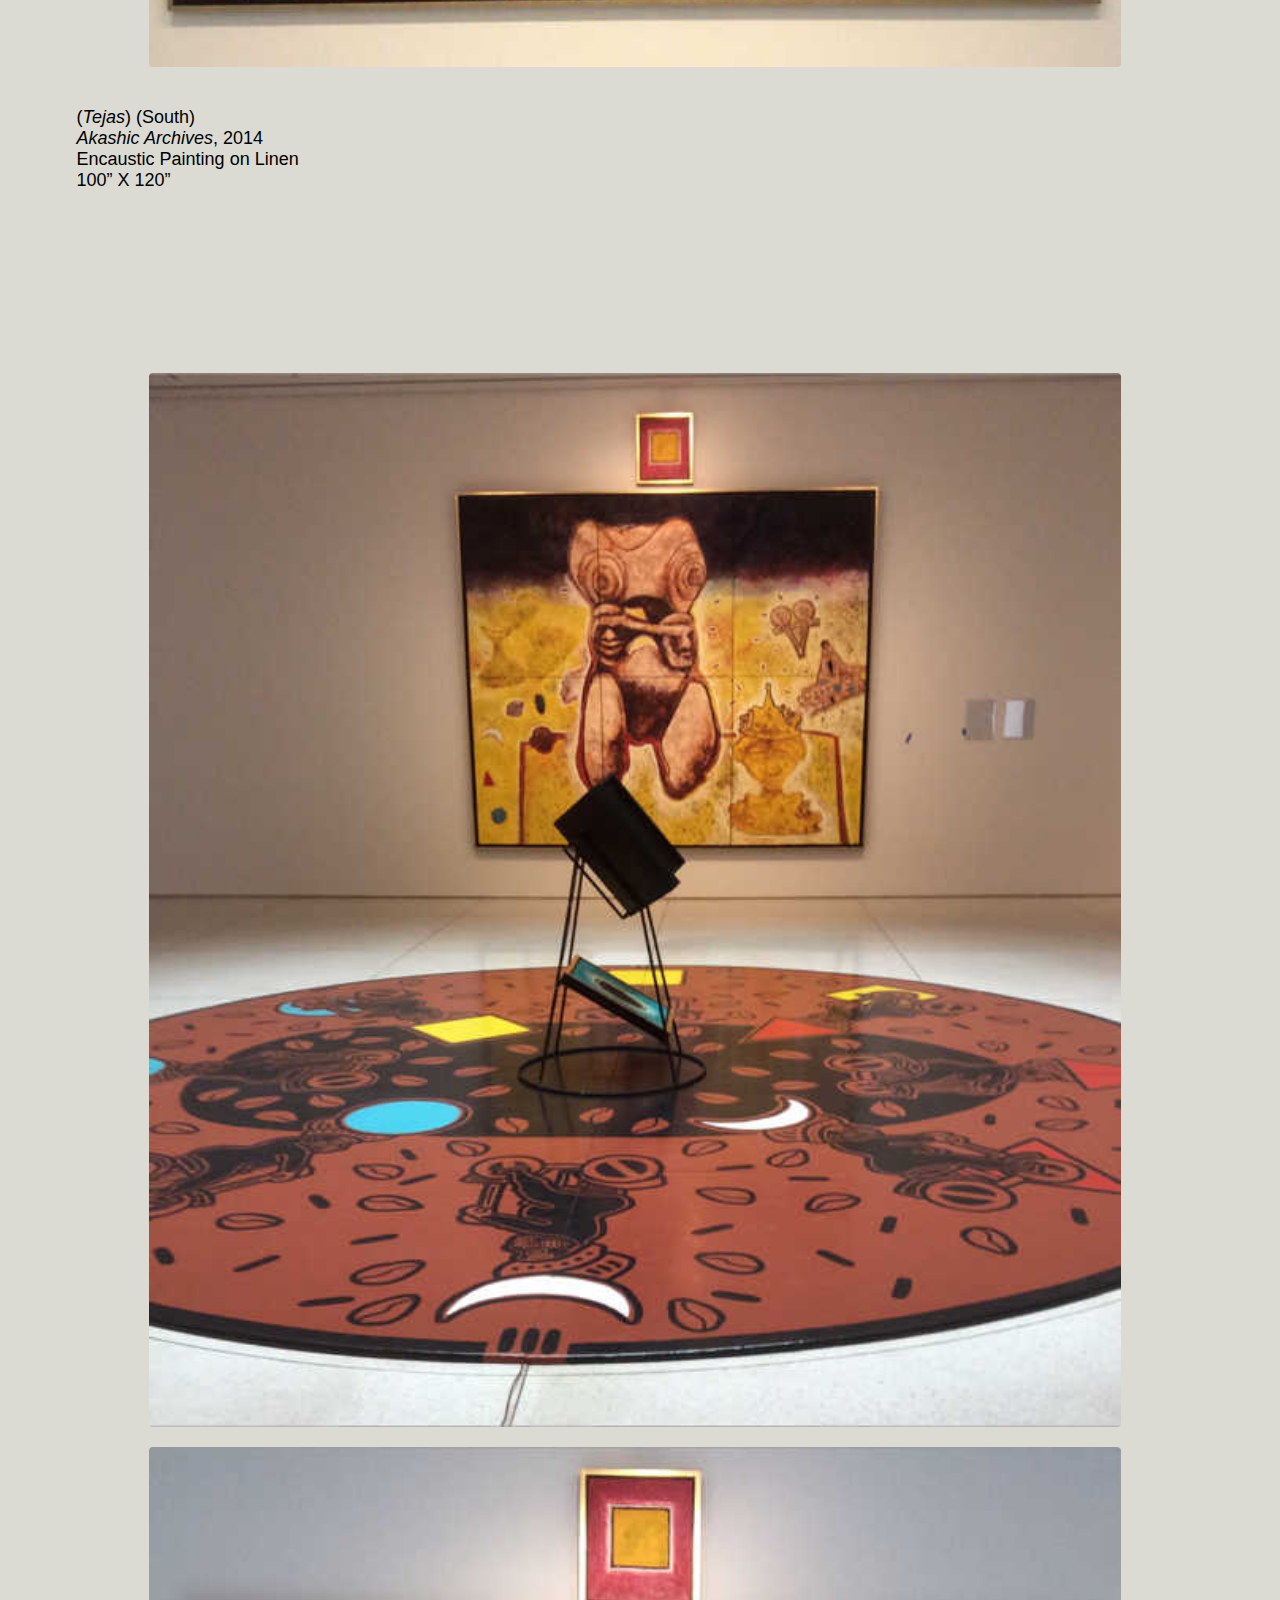
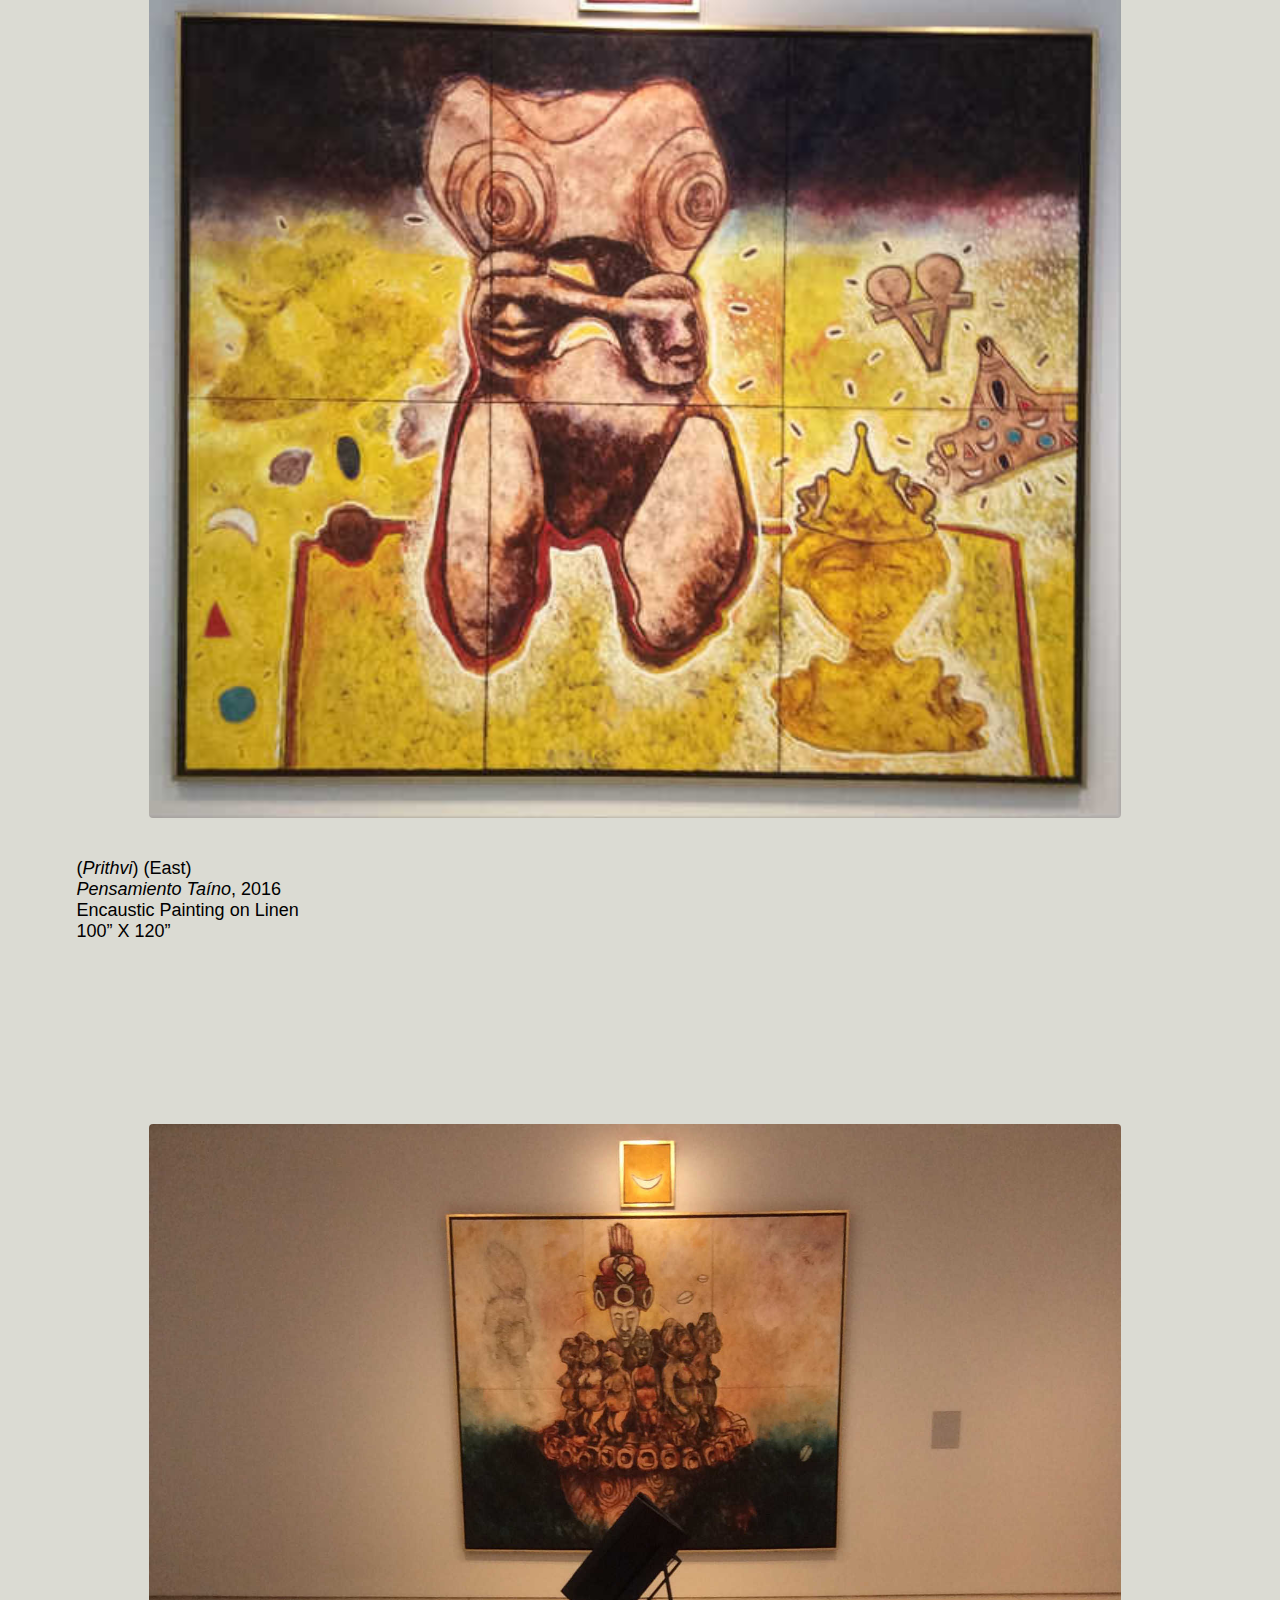
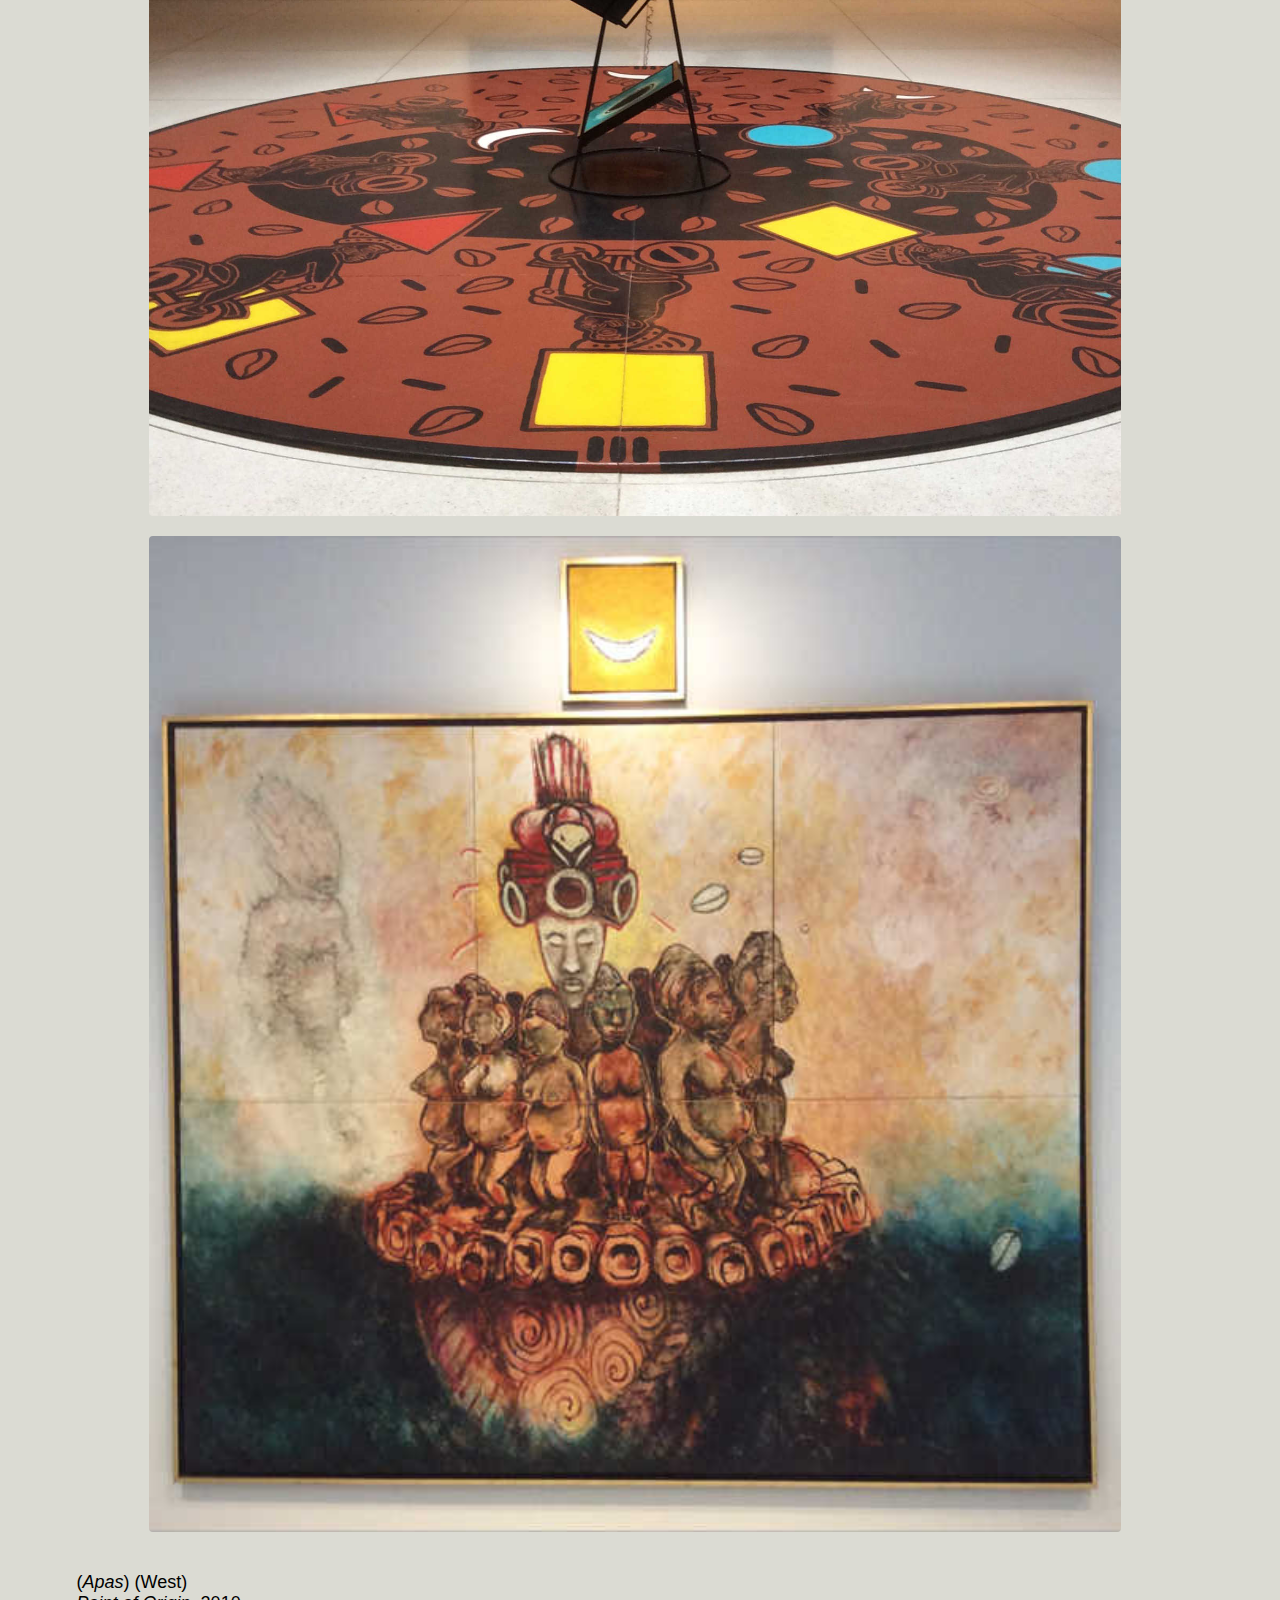
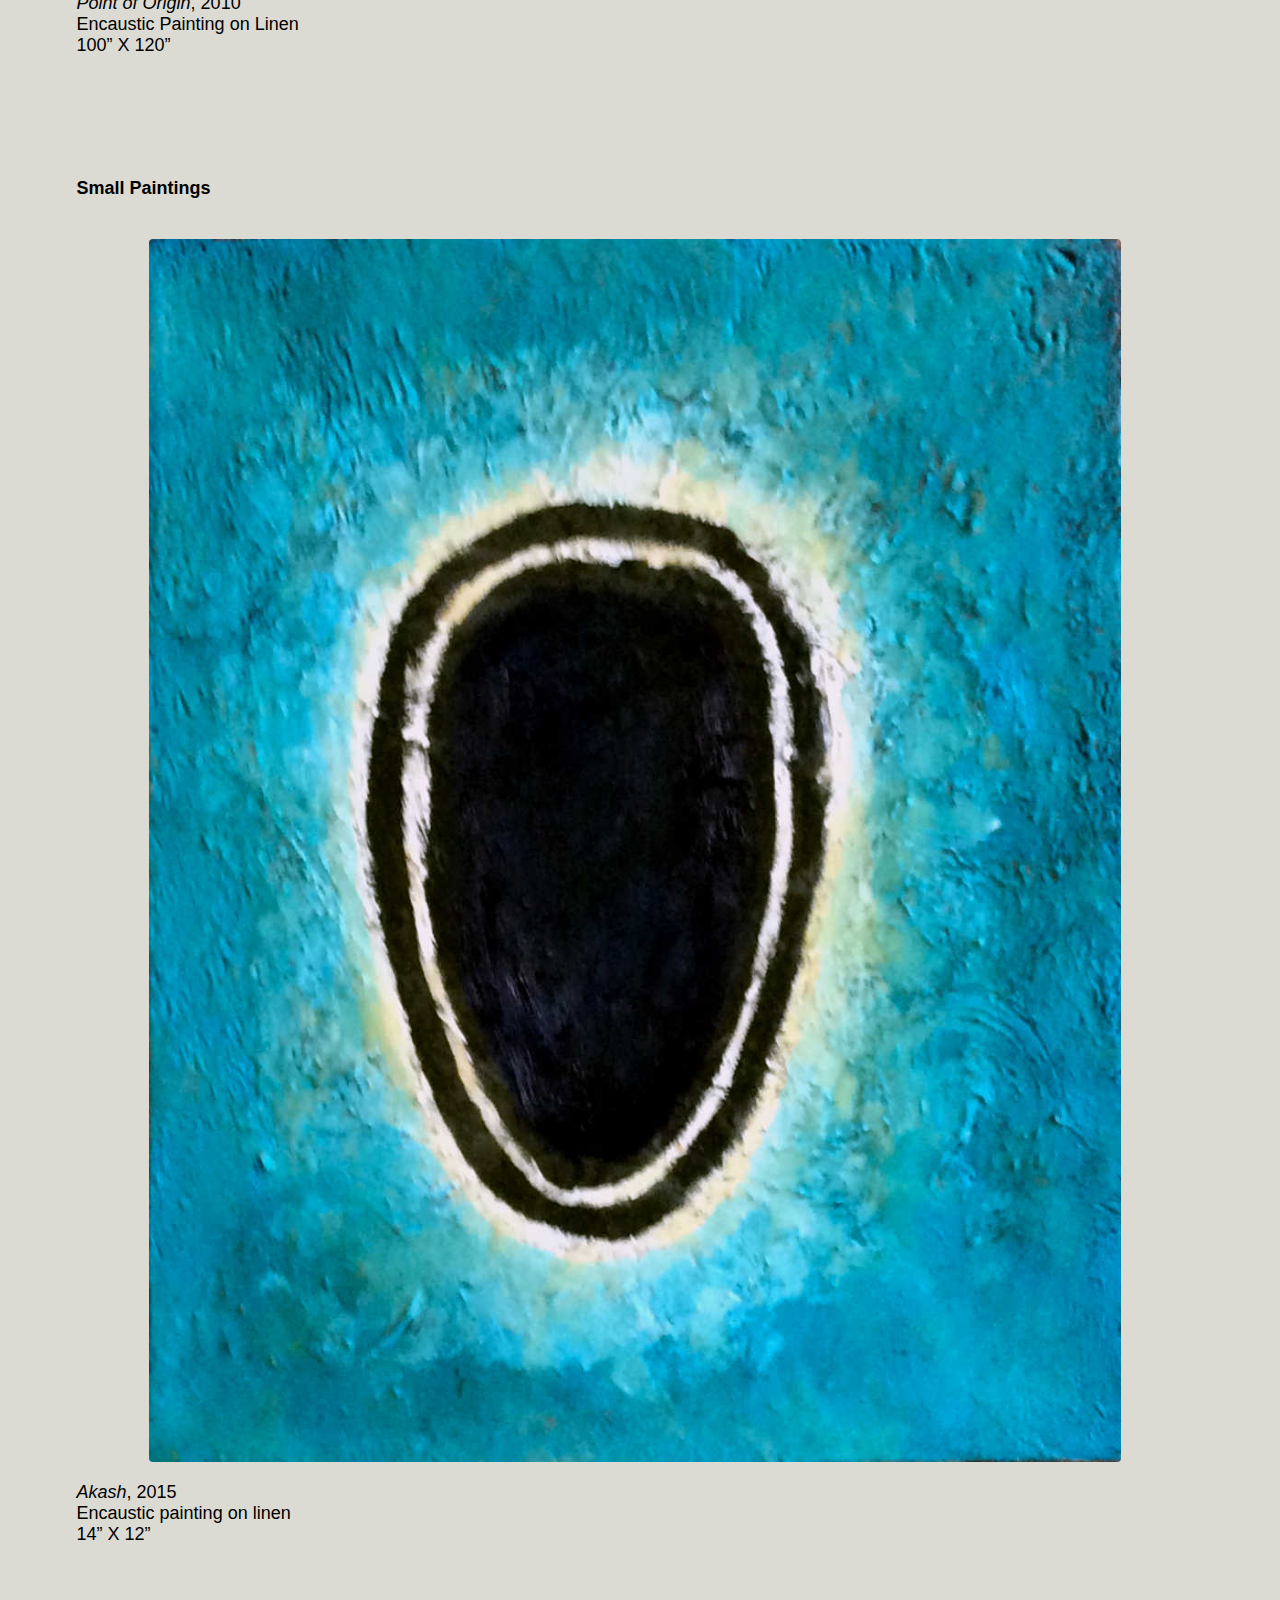
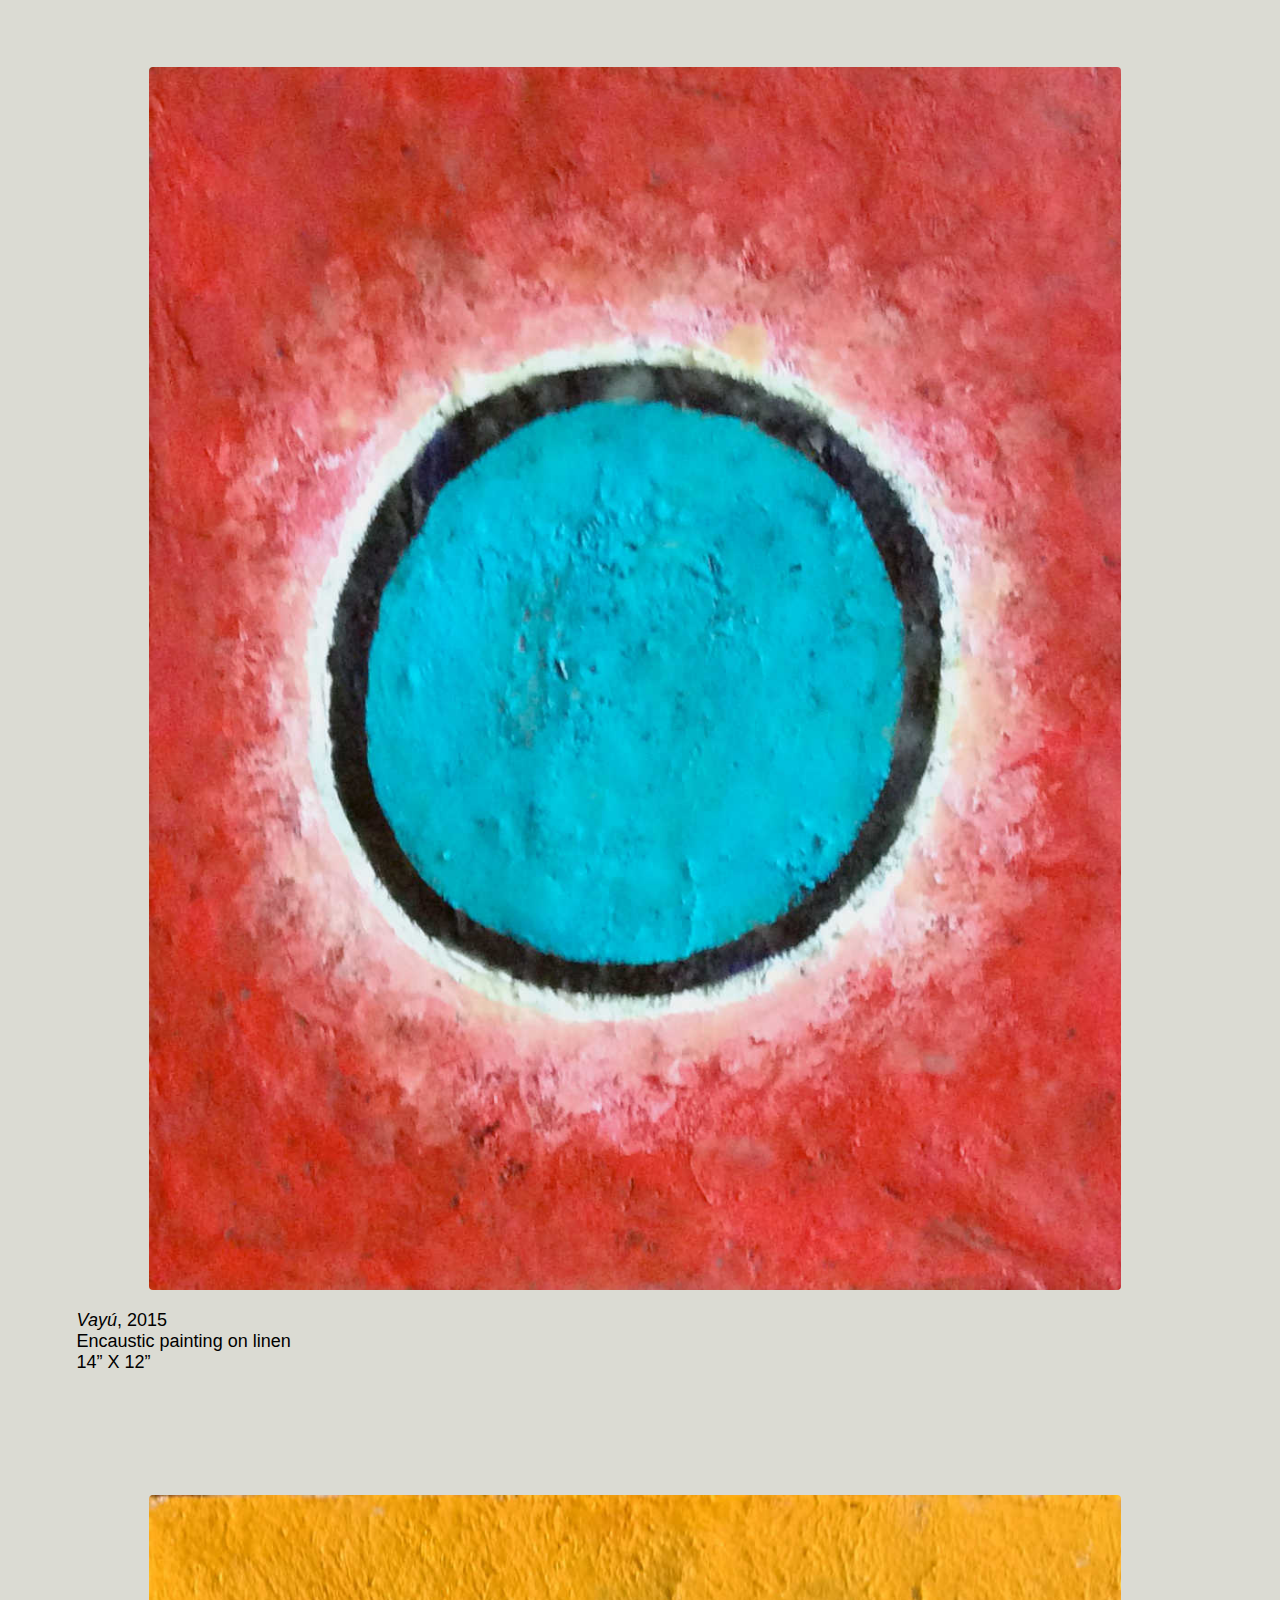
==== commit cc24efa8: "update" ====
--- a/memnat_art_en.html
+++ b/memnat_art_en.html
@@ -20,11 +20,12 @@
 
 <div class="unit whole center">
   <nav>
-  <a href="memnat_stmt_en.html">Exhibition Statement</a> &nbsp;
+  <a href="memnat_intro_en.html">Foreword</a> &nbsp;
+  <a href="memnat_stmt_en.html">Statement</a> &nbsp;
   <a href="memnat_manif_en.html">Manifesto</a> &nbsp;
   <a href="memnat_clock1_en.html">Clock 1</a> &nbsp; 
   <a href="memnat_clock2_en.html">Clock 2</a> &nbsp;
-  <a href="memnat_art_en.html">List of Artworks Integrated to the Installation</a>
+  <b>List of Artworks</b>
   </nav>
 </div>
 
@@ -38,17 +39,22 @@
 <p class="p8"><b>List of Artworks Integrated to the Installation</b></p>
 </div>
 
-<div id="akash" class="unit whole center"></div>
-<div class="unit whole center"></div>
-<div class="unit whole center"></div>
-<div class="unit whole center">
-<img class="img art" src="img/Manifiesto_I_graynew_crop1_rot.jpg" />
-<div class="unit whole center"></div>
-</div>
-
-<div class="unit whole left">
-  <p class="p8">(Akash) (center)</p>
-  <p class="p8">Manifesto of an Arteologist, 2016</p>
+<div class="unit whole center"></div>
+<div class="unit whole center"></div>
+<div class="unit whole center"></div>
+<div class="unit whole center">
+<!-- <img class="img art" src="img/Manifiesto_I_graynew_crop1_rot.jpg"  /> -->
+<img class="img art" src="img/AkashSkylight.jpg" />
+<div class="unit whole center"></div>
+<img id="akash" class="img art" src="img/AkashFloor.jpg" />
+<div class="unit whole center"></div>
+<img class="img art" src="img/AkashBook.jpg" />
+<div class="unit whole center"></div>
+</div>
+
+<div class="unit whole left">
+  <p class="p8">(<i>Akash</i>) (center)</p>
+  <p class="p8"><i>Manifesto of an Arteologist</i>, 2016</p>
 <p class="p8">Floor assemblage</p>
   <p class="p8">16’ X16’ Diameter</p>
   <p class="p8"><br></p>
@@ -58,74 +64,89 @@
 <div class="unit whole center"></div>
 <div class="unit whole center"></div>
 
-<div id="vayu" class="unit whole center">
-<div class="unit whole center"></div>
-<div class="unit whole center"></div>
-<div class="unit whole center">
-<img class="img art" src="img/VayuRespirando.jpg" />
-</div>
-
-<div class="unit whole left">
-<p class="p8">(Vayú) (North)</p>
-<p class="p8">Vayú / Respirando, 2013</p>
-<p class="p8">Encaustic Painting on Linen</p>
-<p class="p8">100” X 120”</p>
-  <p class="p8"><br></p>
-  <p class="p8"><br></p>
-</div>
-<div class="unit whole center"></div>
-<div class="unit whole center"></div>
-<div class="unit whole center"></div>
-
-<div id="tejas" class="unit whole center"></div>
-<div class="unit whole center"></div>
-<div class="unit whole center"></div>
-<div class="unit whole center">
-  <img class="img art" src="img/TejasAkashicArchives.jpg" />
+<div class="unit whole center">
+<div class="unit whole center"></div>
+<div class="unit whole center"></div>
+<div class="unit whole center">
+<!-- <img class="img art" src="img/VayuRespirando.jpg" /> -->
+<img class="img art" src="img/VayuCircle.jpg" />
+<div class="unit whole center"></div>
+<img id="vayu" class="img art" src="img/VayuWall.jpg" />
+<div class="unit whole center"></div>
+</div>
+
+<div class="unit whole left">
+<p class="p8">(<i>Vayú</i>) (North)</p>
+<p class="p8"><i>Vayú / Respirando</i>, 2013</p>
+<p class="p8">Encaustic Painting on Linen</p>
+<p class="p8">100” X 120”</p>
+  <p class="p8"><br></p>
+  <p class="p8"><br></p>
+</div>
+<div class="unit whole center"></div>
+<div class="unit whole center"></div>
+<div class="unit whole center"></div>
+
+<div class="unit whole center"></div>
+<div class="unit whole center"></div>
+<div class="unit whole center"></div>
+<div class="unit whole center">
+<!-- <img class="img art" src="img/TejasAkashicArchives.jpg" /> -->
+<img class="img art" src="img/TejasCircle.jpg" />
+<div class="unit whole center"></div>
+<img id="tejas" class="img art" src="img/TejasWall.jpg" />
 <div class="unit whole center"></div>  
 </div>
 
 <div class="unit whole left">
-<p class="p8">(Tejas) (South)</p>
-<p class="p8">Akashic Archives, 2014</p>
-<p class="p8">Encaustic Painting on Linen</p>
-<p class="p8">100” X 120”</p>
-  <p class="p8"><br></p>
-  <p class="p8"><br></p>
-</div>
-<div class="unit whole center"></div>
-<div class="unit whole center"></div>
-<div class="unit whole center"></div>
-
-<div id="prithvi" class="unit whole center"></div>
-<div class="unit whole center"></div>
-<div class="unit whole center"></div>
-<div class="unit whole center">
-<img class="img art" src="img/PrithviPensamientoTaino.jpg" />
-</div>
-
-<div class="unit whole left">
-<p class="p8">(Prithvi) (East)</p>
-<p class="p8">Pensamiento Taíno, 2016</p>
-<p class="p8">Encaustic Painting on Linen</p>
-<p class="p8">100” X 120”</p>
-  <p class="p8"><br></p>
-  <p class="p8"><br></p>
-</div>
-<div class="unit whole center"></div>
-<div class="unit whole center"></div>
-<div class="unit whole center"></div>
-
-<div id="apas" class="unit whole center"></div>
-<div class="unit whole center"></div>
-<div class="unit whole center"></div>
-<div class="unit whole center">
-<img class="img art" src="img/ApasPointOfOrigin.jpg" />
-</div>
-
-<div class="unit whole left">
-<p class="p8">(Apas) (West)</p>
-<p class="p8">Point of Origin, 2010</p>
+<p class="p8">(<i>Tejas</i>) (South)</p>
+<p class="p8"><i>Akashic Archives</i>, 2014</p>
+<p class="p8">Encaustic Painting on Linen</p>
+<p class="p8">100” X 120”</p>
+  <p class="p8"><br></p>
+  <p class="p8"><br></p>
+</div>
+<div class="unit whole center"></div>
+<div class="unit whole center"></div>
+<div class="unit whole center"></div>
+
+<div class="unit whole center"></div>
+<div class="unit whole center"></div>
+<div class="unit whole center"></div>
+<div class="unit whole center">
+<!-- <img class="img art" src="img/PrithviPensamientoTaino.jpg" /> -->
+<img class="img art" src="img/PrithviCircle.jpg" />
+<div class="unit whole center"></div>
+<img id="prithvi" class="img art" src="img/PrithviWall.jpg" />
+<div class="unit whole center"></div>
+</div>
+
+<div class="unit whole left">
+<p class="p8">(<i>Prithvi</i>) (East)</p>
+<p class="p8"><i>Pensamiento Taíno</i>, 2016</p>
+<p class="p8">Encaustic Painting on Linen</p>
+<p class="p8">100” X 120”</p>
+  <p class="p8"><br></p>
+  <p class="p8"><br></p>
+</div>
+<div class="unit whole center"></div>
+<div class="unit whole center"></div>
+<div class="unit whole center"></div>
+
+<div class="unit whole center"></div>
+<div class="unit whole center"></div>
+<div class="unit whole center"></div>
+<div class="unit whole center">
+<!-- <img class="img art" src="img/ApasPointOfOrigin.jpg" /> -->
+<img class="img art" src="img/ApasCircle.jpg" />
+<div class="unit whole center"></div>
+<img id="apas" class="img art" src="img/ApasWall.jpg" />
+<div class="unit whole center"></div>
+</div>
+
+<div class="unit whole left">
+<p class="p8">(<i>Apas</i>) (West)</p>
+<p class="p8"><i>Point of Origin</i>, 2010</p>
 <p class="p8">Encaustic Painting on Linen</p>
 <p class="p8">100” X 120”</p>
   <p class="p8"><br></p>
@@ -145,7 +166,7 @@
 </div>
 
 <div class="unit whole left">
-<p class="p8">Akash, 2015</p>
+<p class="p8"><i>Akash</i>, 2015</p>
 <p class="p8">Encaustic painting on linen</p>
 <p class="p8">14” X 12”</p>
   <p class="p8"><br></p>
@@ -160,7 +181,7 @@
 </div>
 
 <div class="unit whole left">
-<p class="p8">Vayú, 2015</p>
+<p class="p8"><i>Vayú</i>, 2015</p>
 <p class="p8">Encaustic painting on linen</p>
 <p class="p8">14” X 12”</p>
   <p class="p8"><br></p>
@@ -175,7 +196,7 @@
 </div>
 
 <div class="unit whole left">
-<p class="p8">Tejas, 2015</p>
+<p class="p8"><i>Tejas</i>, 2015</p>
 <p class="p8">Encaustic painting on linen</p>
 <p class="p8">14” X 12”</p>
   <p class="p8"><br></p>
@@ -190,7 +211,7 @@
 </div>
 
 <div class="unit whole left">
-<p class="p8">Prithvi, 2015</p>
+<p class="p8"><i>Prithvi</i>, 2015</p>
 <p class="p8">Encaustic painting on linen</p>
 <p class="p8">14” X 12”</p>
   <p class="p8"><br></p>
@@ -205,7 +226,7 @@
 </div>
 
 <div class="unit whole left">
-<p class="p8">Apas, 2015</p>
+<p class="p8"><i>Apas</i>, 2015</p>
 <p class="p8">Encaustic painting on linen</p>
 <p class="p8">14” X 12”</p>
   <p class="p8"><br></p>
@@ -217,11 +238,12 @@
 
 <div class="unit whole center">
   <nav>
-  <a href="memnat_stmt_en.html">Exhibition Statement</a> &nbsp;
+  <a href="memnat_intro_en.html">Foreword</a> &nbsp;
+  <a href="memnat_stmt_en.html">Statement</a> &nbsp;
   <a href="memnat_manif_en.html">Manifesto</a> &nbsp;
   <a href="memnat_clock1_en.html">Clock 1</a> &nbsp; 
   <a href="memnat_clock2_en.html">Clock 2</a> &nbsp;
-  <a href="memnat_art_en.html">List of Artworks Integrated to the Installation</a>
+  <b>List of Artworks</b>
   </nav>
 </div>
 
--- a/css/memnat.css
+++ b/css/memnat.css
@@ -3,7 +3,7 @@
     box-sizing: content-box;
     background-color: rgba(219, 219, 211, 1.0);
     font-family: "Calibri", "Trebuchet MS", "Verdana", "Arial", "Helvetica", sans-serif;
-    font-size: 14px;
+    font-size: 18px;
 }
 
 img {
@@ -47,7 +47,11 @@
 }
 
 .minor {
-    width: 40%;
+    width: 100%;
+    display: block;
+    margin: auto;
+    -webkit-transition: opacity 5s;
+    transition: opacity 5s;
 }
 
 .center {
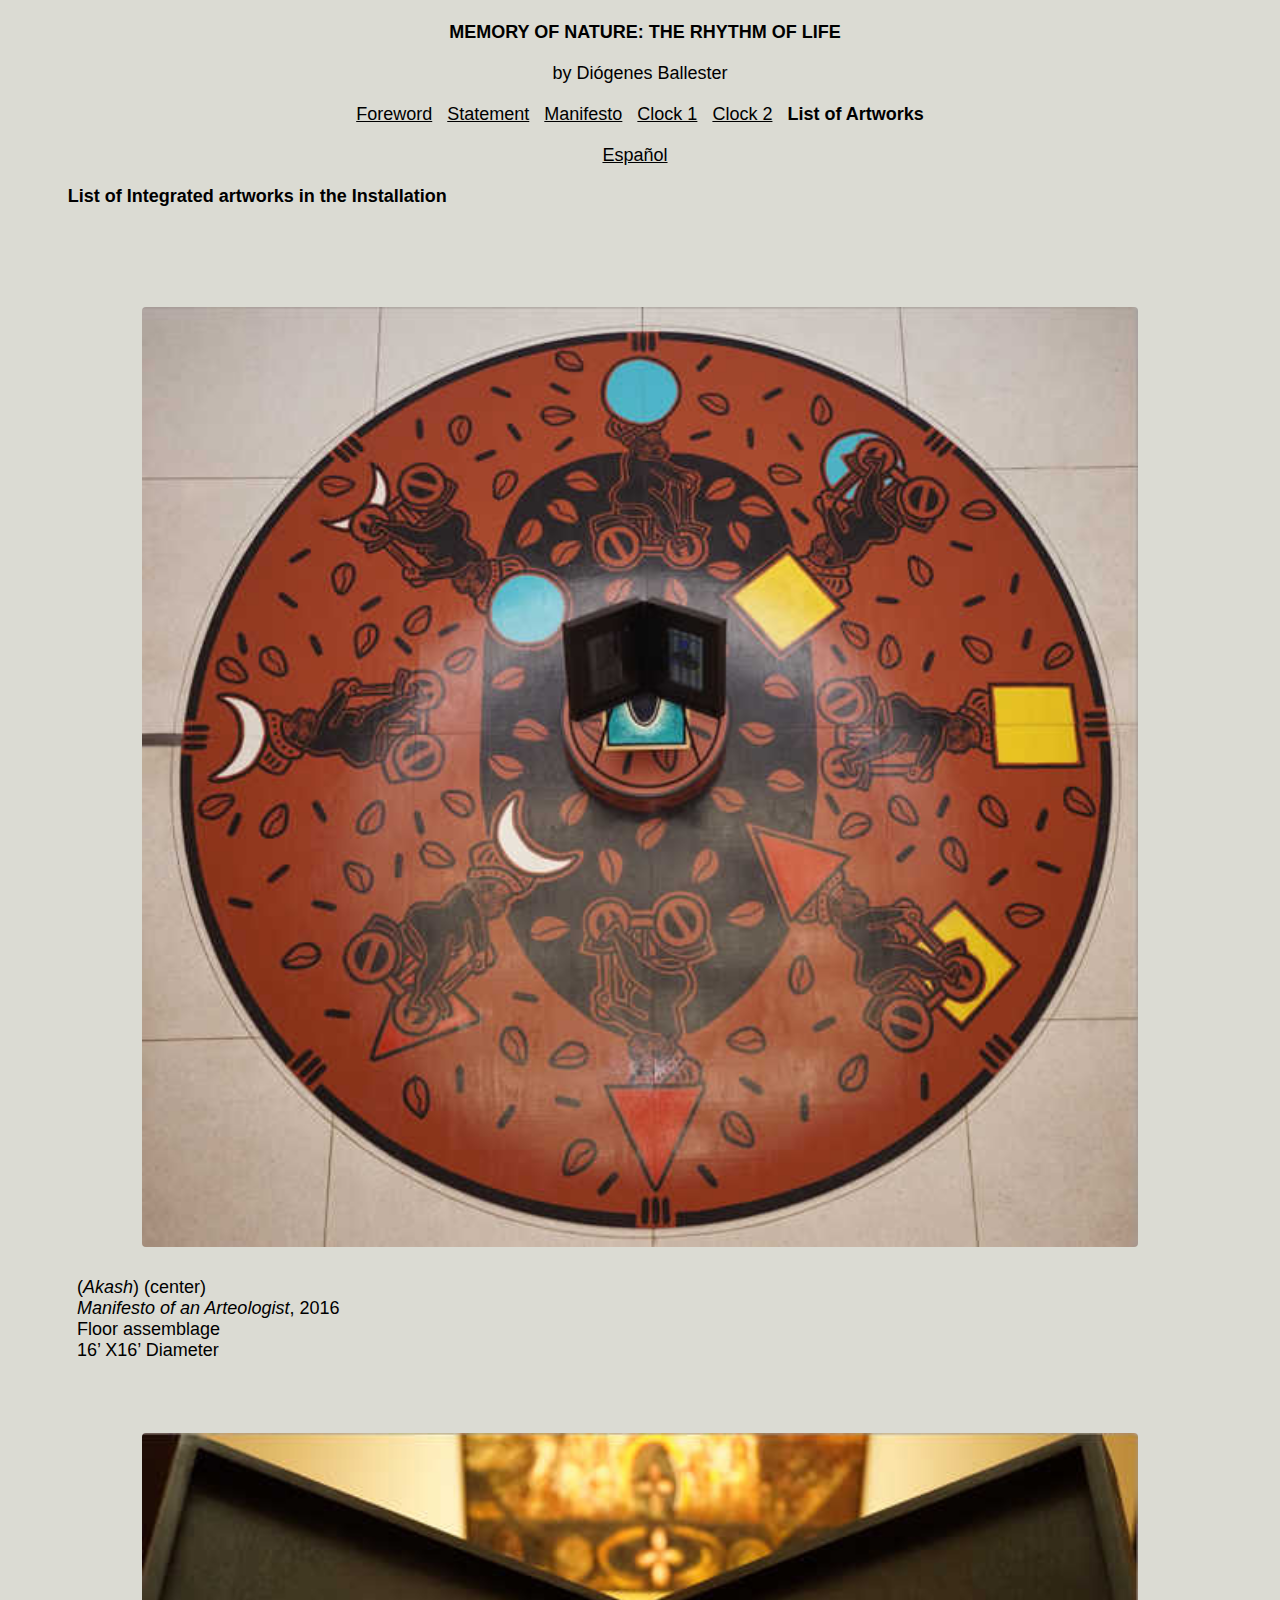
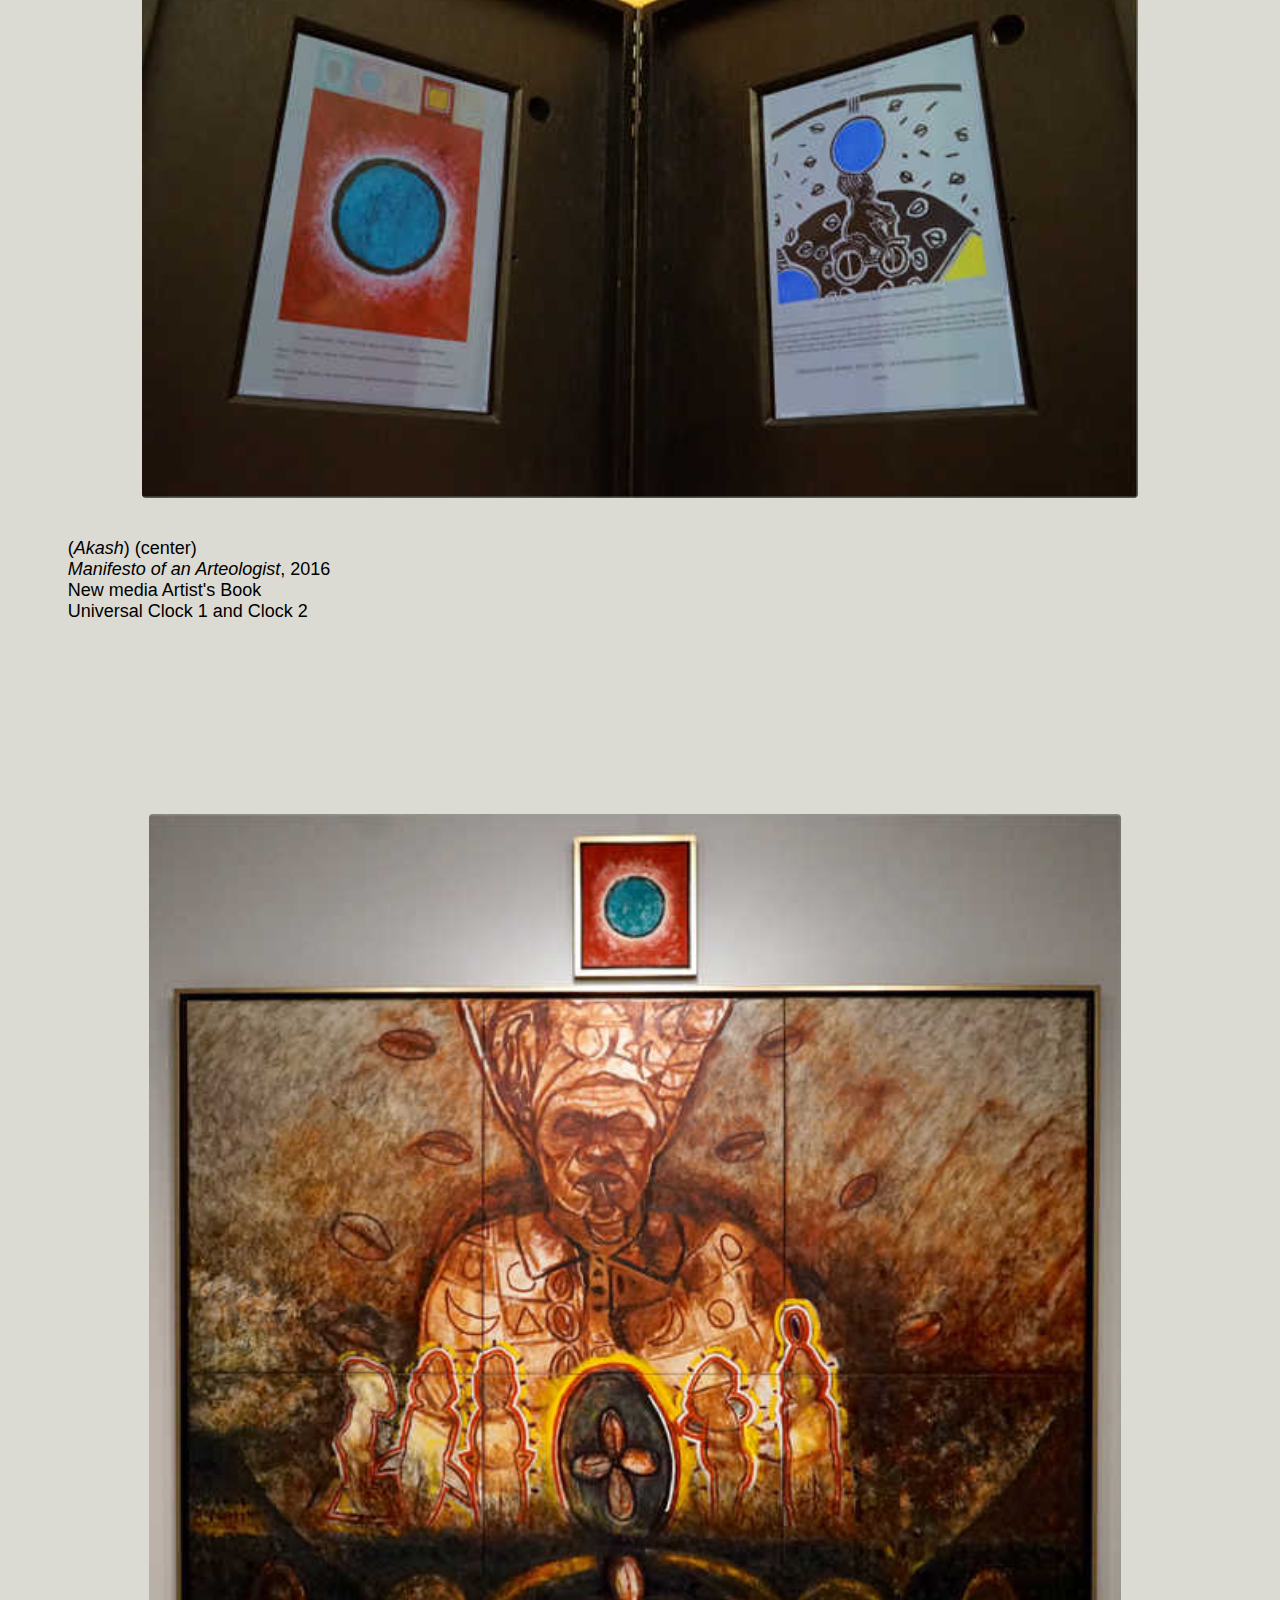
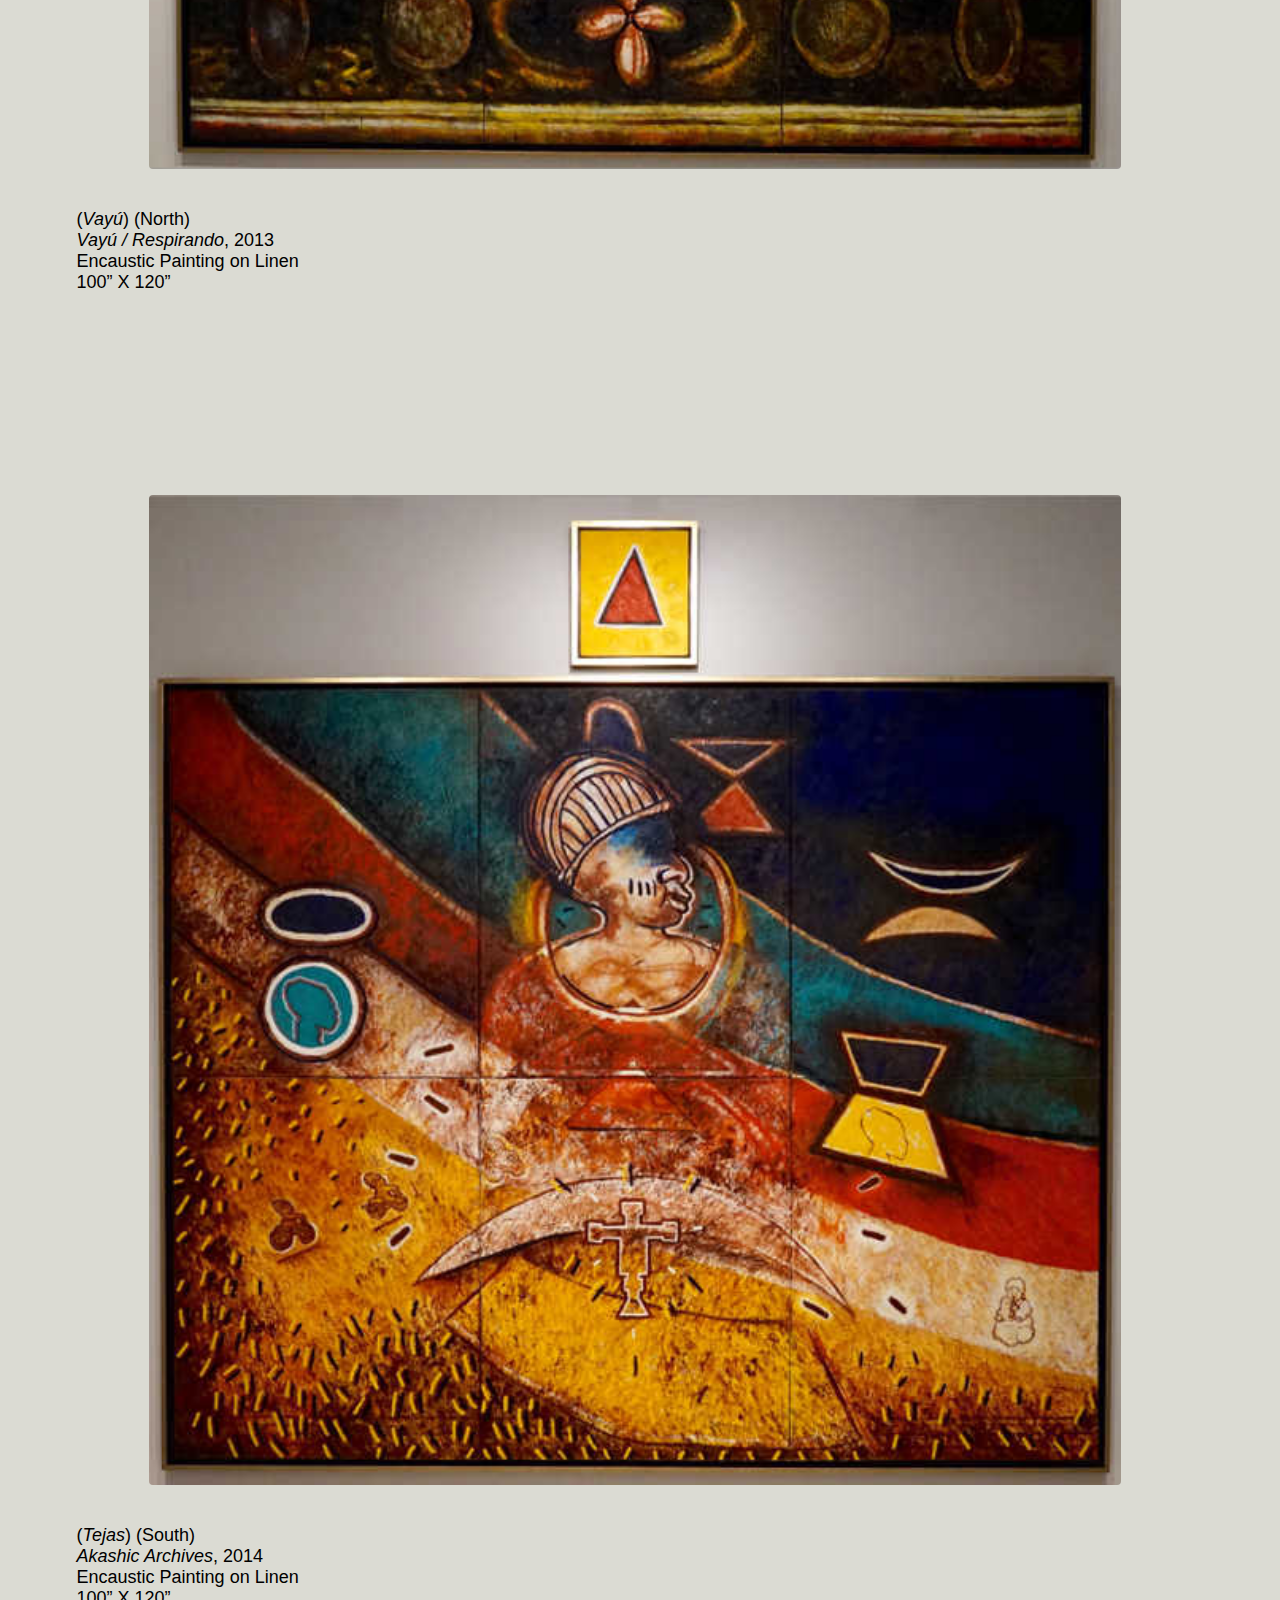
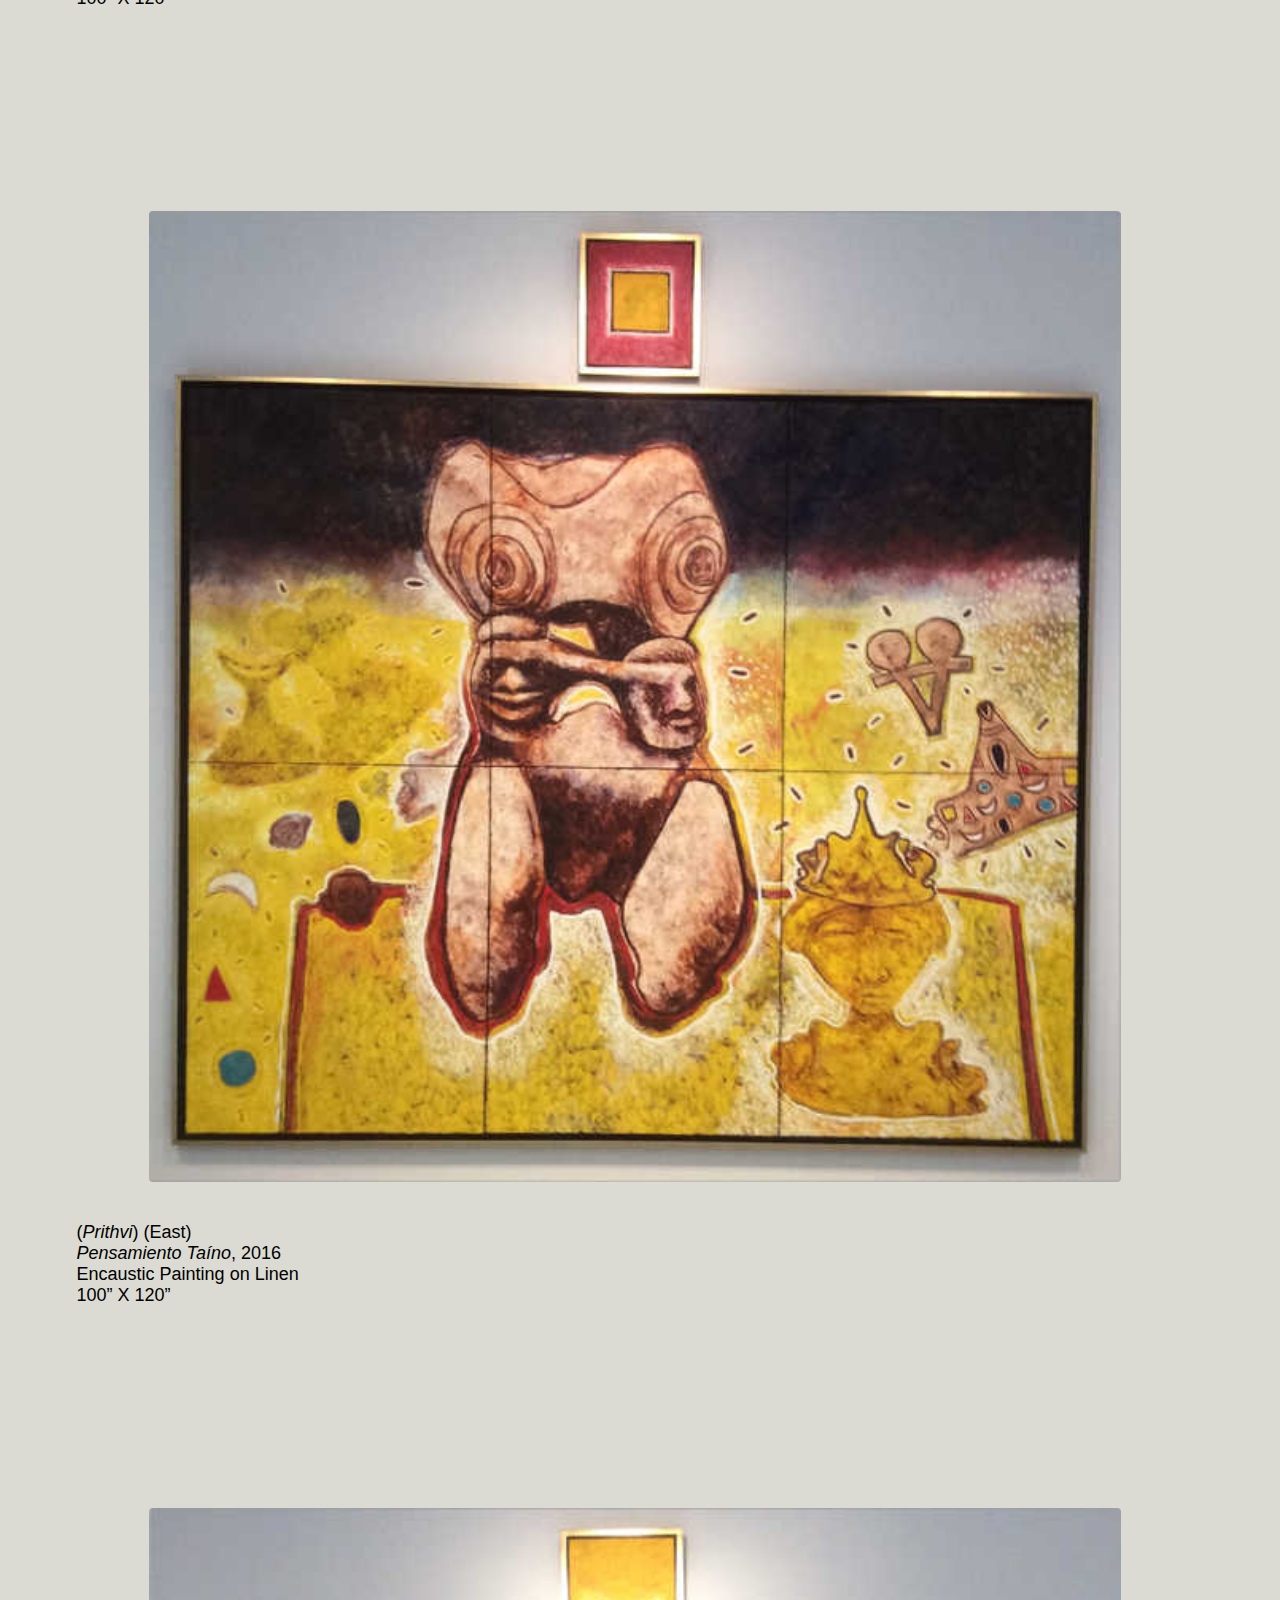
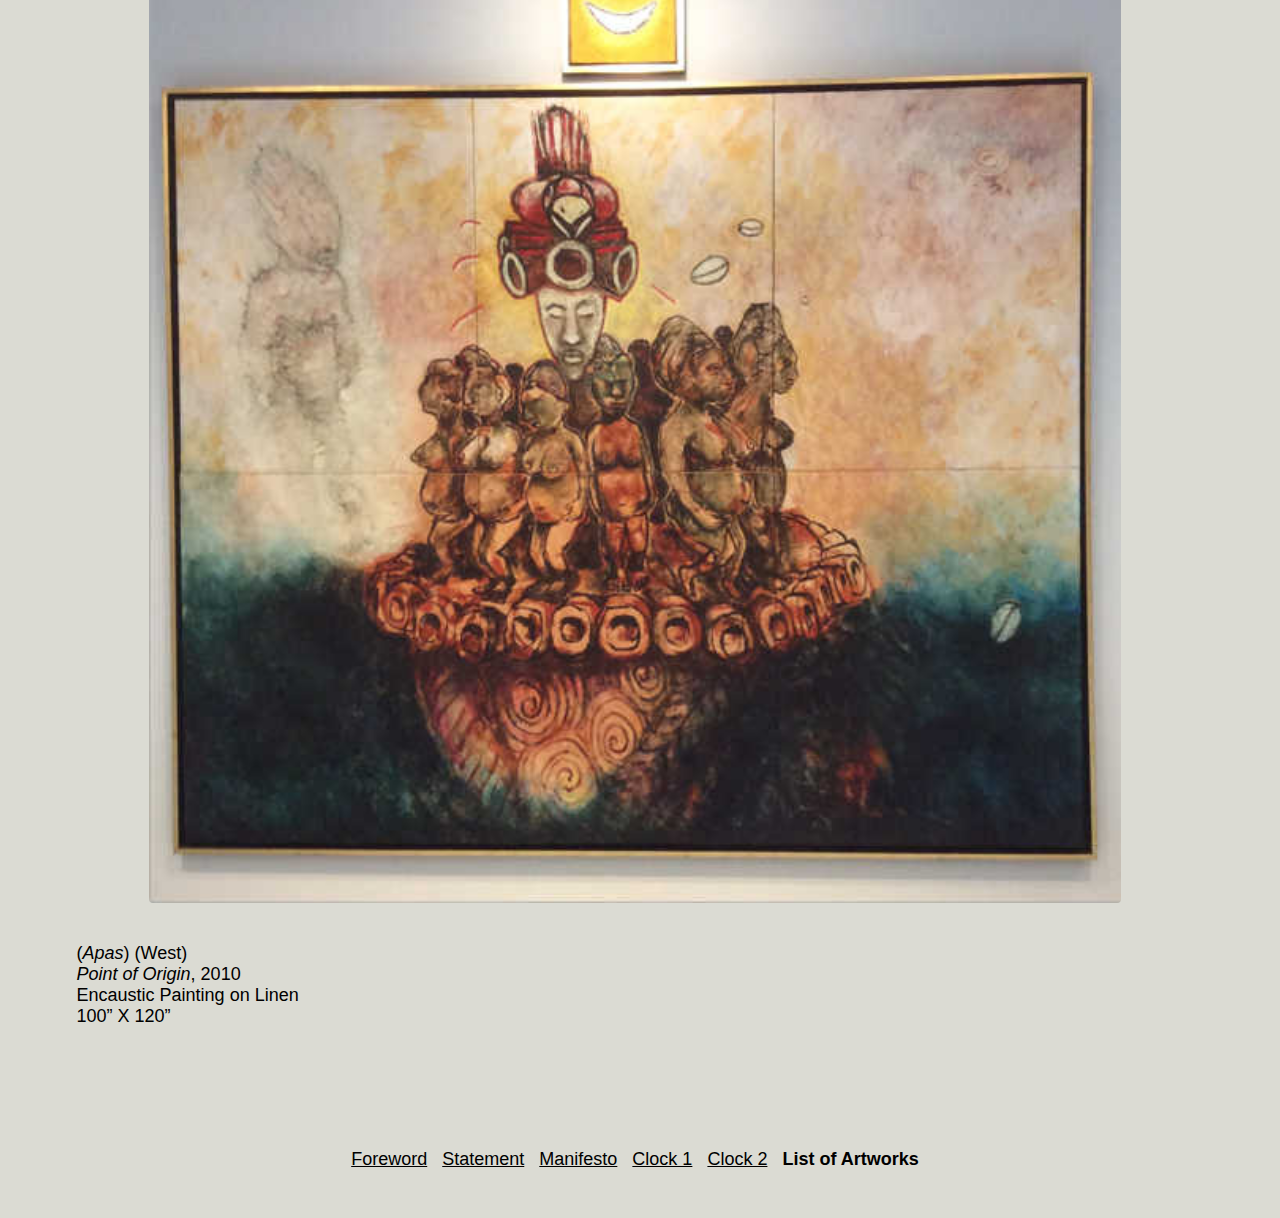
==== commit 48616da8: "new text and images" ====
--- a/memnat_art_en.html
+++ b/memnat_art_en.html
@@ -36,22 +36,19 @@
 </div>
 
 <div class="unit whole left">
-<p class="p8"><b>List of Artworks Integrated to the Installation</b></p>
+<p class="p8"><b>List of Integrated artworks in the Installation</b></p>
 </div>
 
 <div class="unit whole center"></div>
 <div class="unit whole center"></div>
 <div class="unit whole center"></div>
 <div class="unit whole center">
-<!-- <img class="img art" src="img/Manifiesto_I_graynew_crop1_rot.jpg"  /> -->
-<img class="img art" src="img/AkashSkylight.jpg" />
+<!-- <img class="img art" src="img/Manifiesto_I_graynew_crop1_rot.jpg"
+  /> -->
+<!-- <img class="img art" src="img/AkashSkylight.jpg" /> -->
 <div class="unit whole center"></div>
-<img id="akash" class="img art" src="img/AkashFloor.jpg" />
+<img id="akash" class="img art" src="img/AkashFloorNew.jpg" />
 <div class="unit whole center"></div>
-<img class="img art" src="img/AkashBook.jpg" />
-<div class="unit whole center"></div>
-</div>
-
 <div class="unit whole left">
   <p class="p8">(<i>Akash</i>) (center)</p>
   <p class="p8"><i>Manifesto of an Arteologist</i>, 2016</p>
@@ -61,6 +58,19 @@
   <p class="p8"><br></p>
 </div>
 <div class="unit whole center"></div>
+<img class="img art" src="img/AkashBookNew.jpg" />
+<div class="unit whole center"></div>
+</div>
+<div class="unit whole left">
+  <p class="p8">(<i>Akash</i>) (center)</p>
+  <p class="p8"><i>Manifesto of an Arteologist</i>, 2016</p>
+<p class="p8">New media Artist's Book</p>
+  <p class="p8">Universal Clock 1 and Clock 2</p>
+  <p class="p8"><br></p>
+  <p class="p8"><br></p>
+</div>
+
+<div class="unit whole center"></div>
 <div class="unit whole center"></div>
 <div class="unit whole center"></div>
 
@@ -69,9 +79,9 @@
 <div class="unit whole center"></div>
 <div class="unit whole center">
 <!-- <img class="img art" src="img/VayuRespirando.jpg" /> -->
-<img class="img art" src="img/VayuCircle.jpg" />
+<!-- <img class="img art" src="img/VayuCircle.jpg" /> -->
 <div class="unit whole center"></div>
-<img id="vayu" class="img art" src="img/VayuWall.jpg" />
+<img id="vayu" class="img art" src="img/VayuWallNew.jpg" />
 <div class="unit whole center"></div>
 </div>
 
@@ -92,9 +102,9 @@
 <div class="unit whole center"></div>
 <div class="unit whole center">
 <!-- <img class="img art" src="img/TejasAkashicArchives.jpg" /> -->
-<img class="img art" src="img/TejasCircle.jpg" />
+<!-- <img class="img art" src="img/TejasCircle.jpg" /> -->
 <div class="unit whole center"></div>
-<img id="tejas" class="img art" src="img/TejasWall.jpg" />
+<img id="tejas" class="img art" src="img/TejasWallNew.jpg" />
 <div class="unit whole center"></div>  
 </div>
 
@@ -115,7 +125,7 @@
 <div class="unit whole center"></div>
 <div class="unit whole center">
 <!-- <img class="img art" src="img/PrithviPensamientoTaino.jpg" /> -->
-<img class="img art" src="img/PrithviCircle.jpg" />
+<!-- <img class="img art" src="img/PrithviCircle.jpg" /> -->
 <div class="unit whole center"></div>
 <img id="prithvi" class="img art" src="img/PrithviWall.jpg" />
 <div class="unit whole center"></div>
@@ -138,9 +148,9 @@
 <div class="unit whole center"></div>
 <div class="unit whole center">
 <!-- <img class="img art" src="img/ApasPointOfOrigin.jpg" /> -->
-<img class="img art" src="img/ApasCircle.jpg" />
+<!-- <img class="img art" src="img/ApasCircle.jpg" /> -->
 <div class="unit whole center"></div>
-<img id="apas" class="img art" src="img/ApasWall.jpg" />
+<img id="apas" class="img art" src="img/ApasWallNew.jpg" />
 <div class="unit whole center"></div>
 </div>
 
@@ -156,85 +166,6 @@
 <div class="unit whole center"></div>
 <div class="unit whole center"></div>
 
-<div class="unit whole left">
-<p class="p8"><b>Small Paintings</b></p>
-</div>
-
-<div class="unit whole center"></div>
-<div class="unit whole center">
-<img class="img art" src="img/Akash.jpg" />
-</div>
-
-<div class="unit whole left">
-<p class="p8"><i>Akash</i>, 2015</p>
-<p class="p8">Encaustic painting on linen</p>
-<p class="p8">14” X 12”</p>
-  <p class="p8"><br></p>
-  <p class="p8"><br></p>
-</div>
-<div class="unit whole center"></div>
-<div class="unit whole center"></div>
-<div class="unit whole center"></div>
-
-<div class="unit whole center">
-<img class="img art" src="img/vayuRecrop.jpg" />
-</div>
-
-<div class="unit whole left">
-<p class="p8"><i>Vayú</i>, 2015</p>
-<p class="p8">Encaustic painting on linen</p>
-<p class="p8">14” X 12”</p>
-  <p class="p8"><br></p>
-  <p class="p8"><br></p>
-</div>
-<div class="unit whole center"></div>
-<div class="unit whole center"></div>
-<div class="unit whole center"></div>
-
-<div class="unit whole center">
-<img class="img art" src="img/tejas.jpg" />
-</div>
-
-<div class="unit whole left">
-<p class="p8"><i>Tejas</i>, 2015</p>
-<p class="p8">Encaustic painting on linen</p>
-<p class="p8">14” X 12”</p>
-  <p class="p8"><br></p>
-  <p class="p8"><br></p>
-</div>
-<div class="unit whole center"></div>
-<div class="unit whole center"></div>
-<div class="unit whole center"></div>
-
-<div class="unit whole center">
-<img class="img art" src="img/prithvi.jpg" />
-</div>
-
-<div class="unit whole left">
-<p class="p8"><i>Prithvi</i>, 2015</p>
-<p class="p8">Encaustic painting on linen</p>
-<p class="p8">14” X 12”</p>
-  <p class="p8"><br></p>
-  <p class="p8"><br></p>
-</div>
-<div class="unit whole center"></div>
-<div class="unit whole center"></div>
-<div class="unit whole center"></div>
-
-<div class="unit whole center">
-<img class="img art" src="img/apas.jpg" />
-</div>
-
-<div class="unit whole left">
-<p class="p8"><i>Apas</i>, 2015</p>
-<p class="p8">Encaustic painting on linen</p>
-<p class="p8">14” X 12”</p>
-  <p class="p8"><br></p>
-  <p class="p8"><br></p>
-</div>
-<div class="unit whole center"></div>
-<div class="unit whole center"></div>
-<div class="unit whole center"></div>
 
 <div class="unit whole center">
   <nav>
@@ -247,6 +178,8 @@
   </nav>
 </div>
 
+<div class="unit whole center"></div>
+  <p class="p8"><br></p>
 
 
 </div>
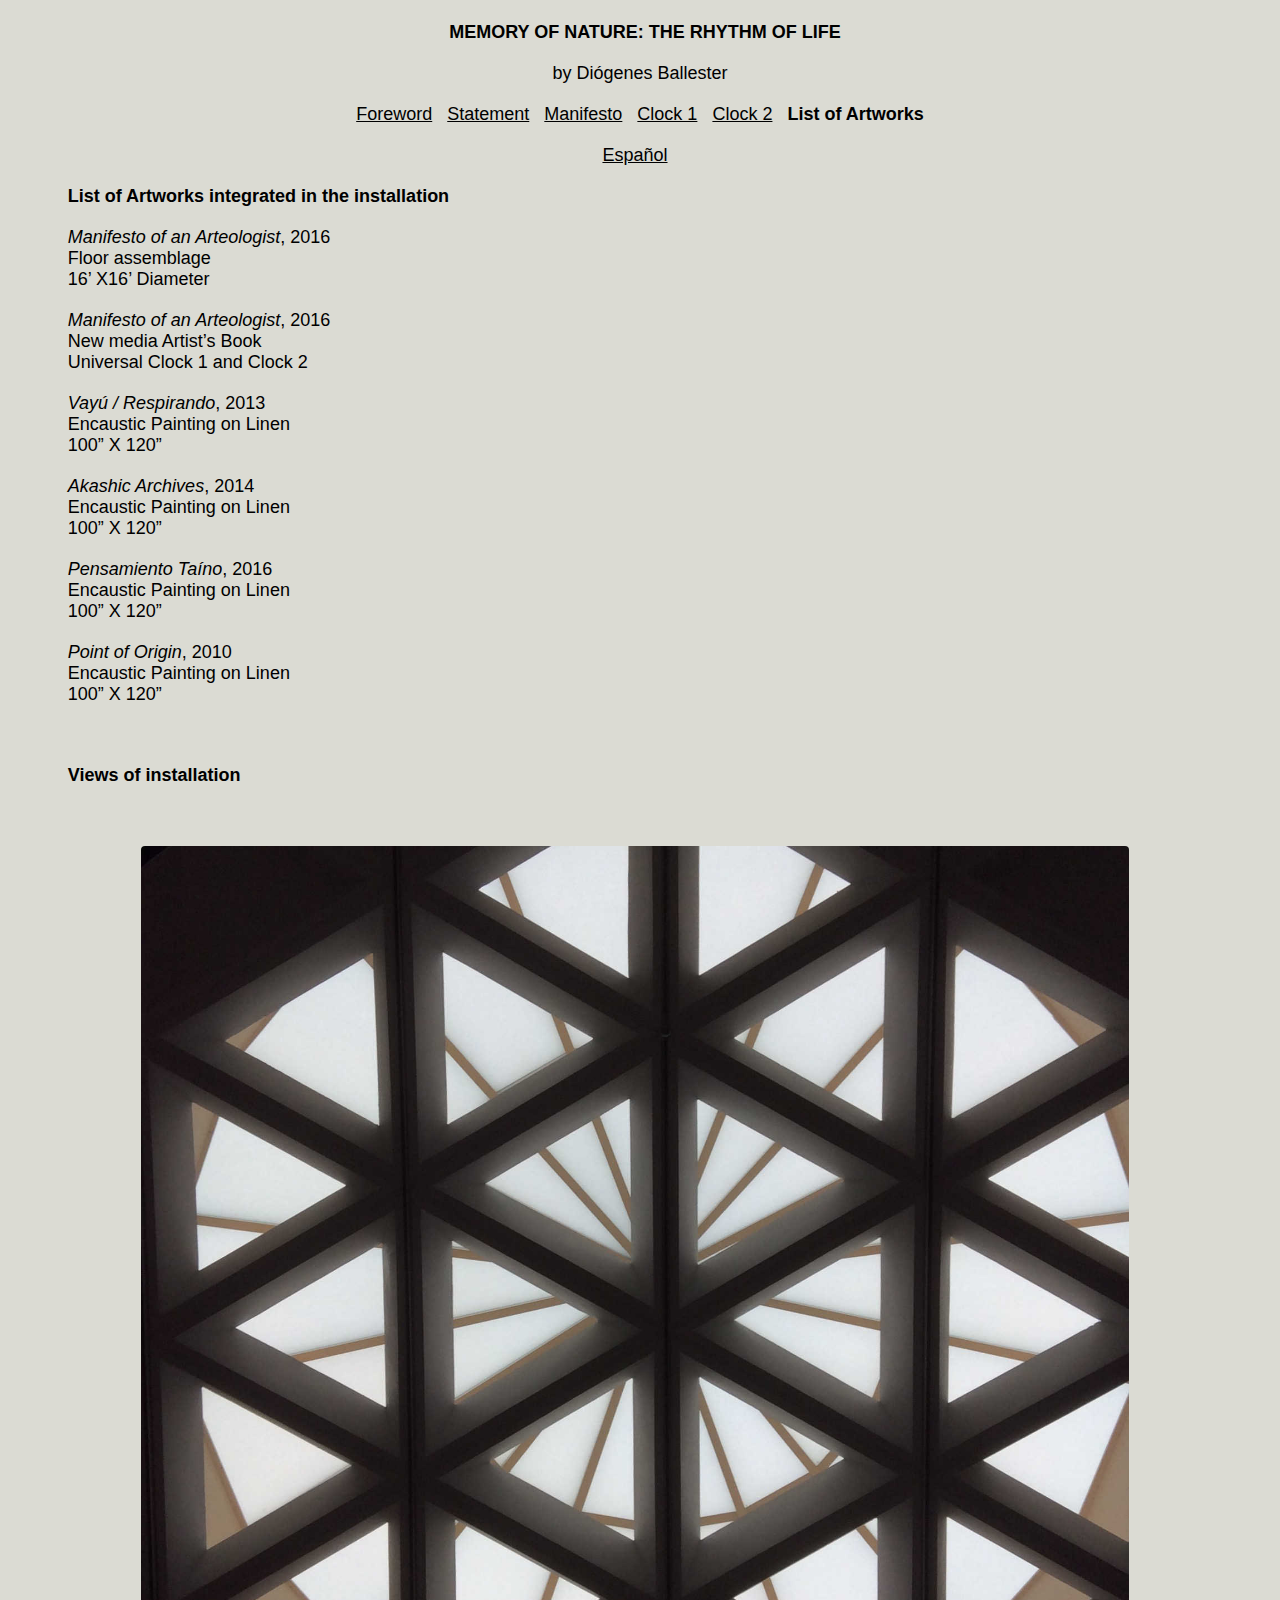
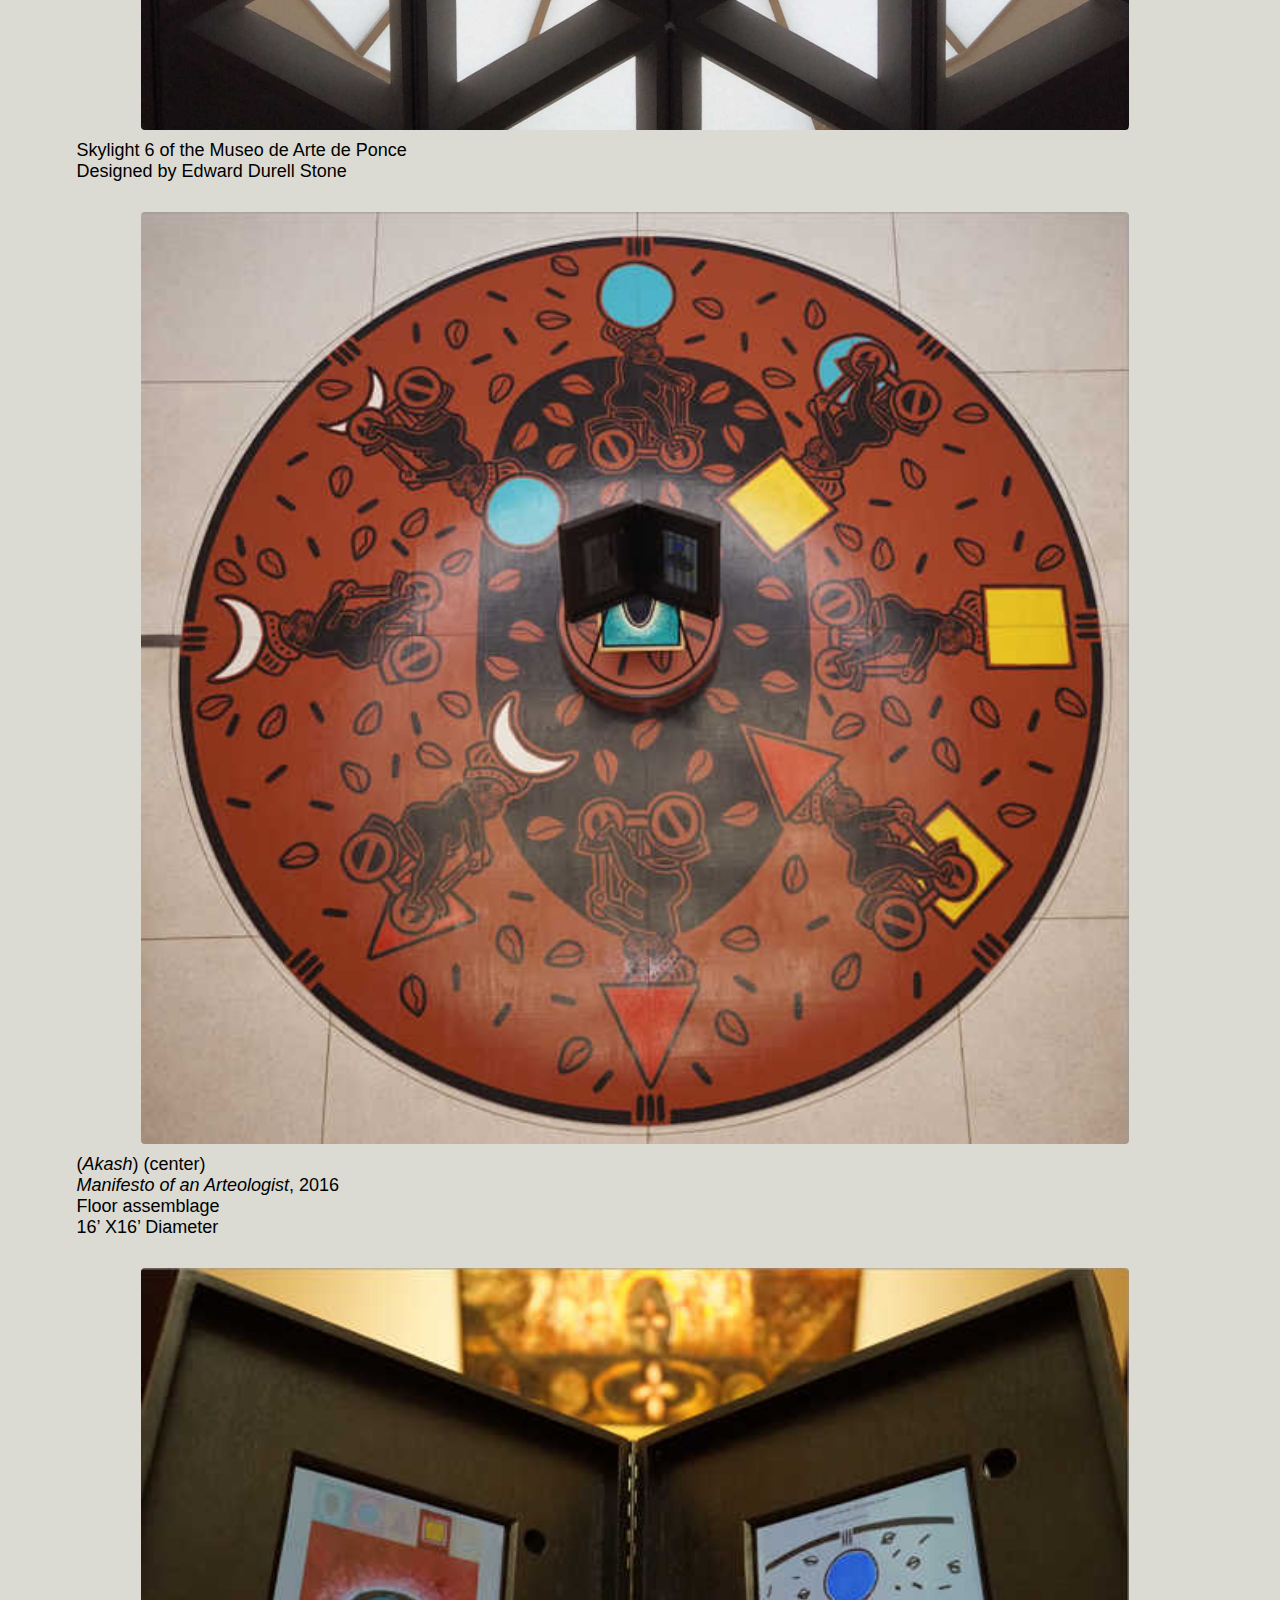
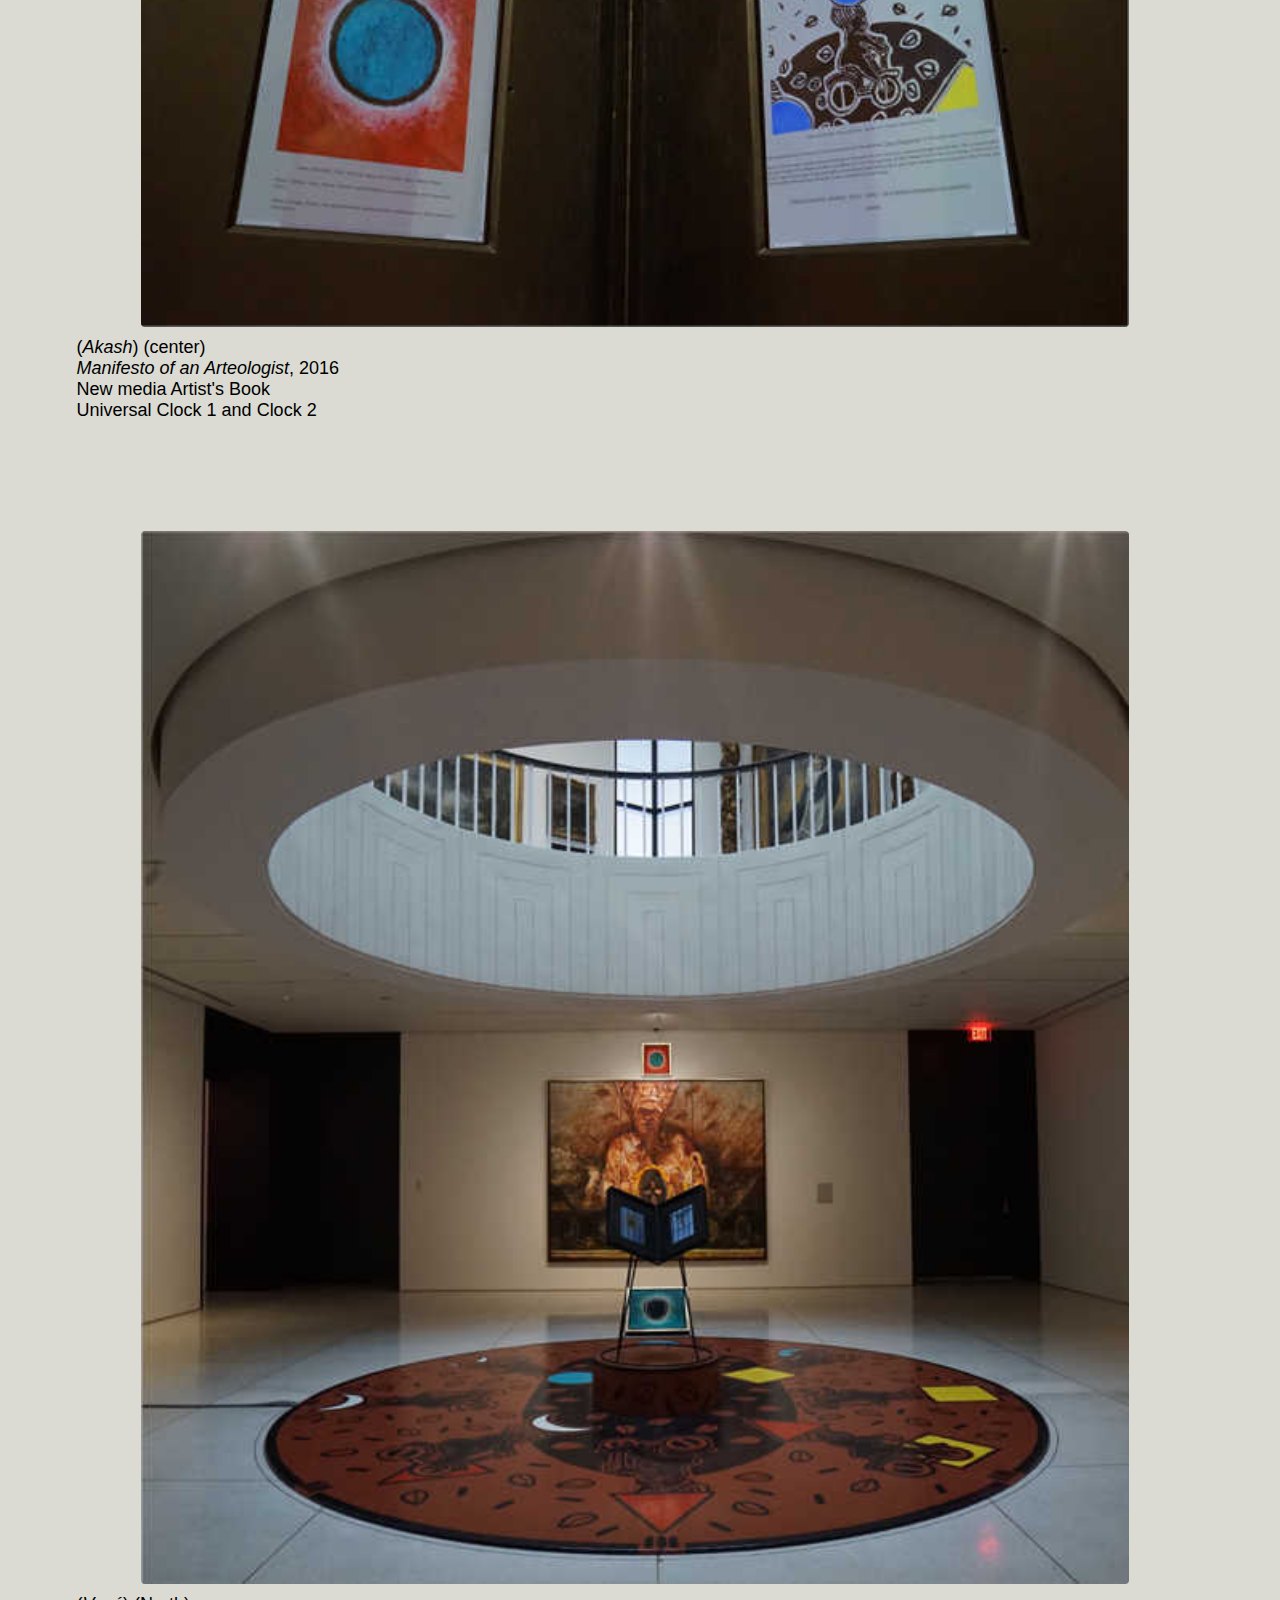
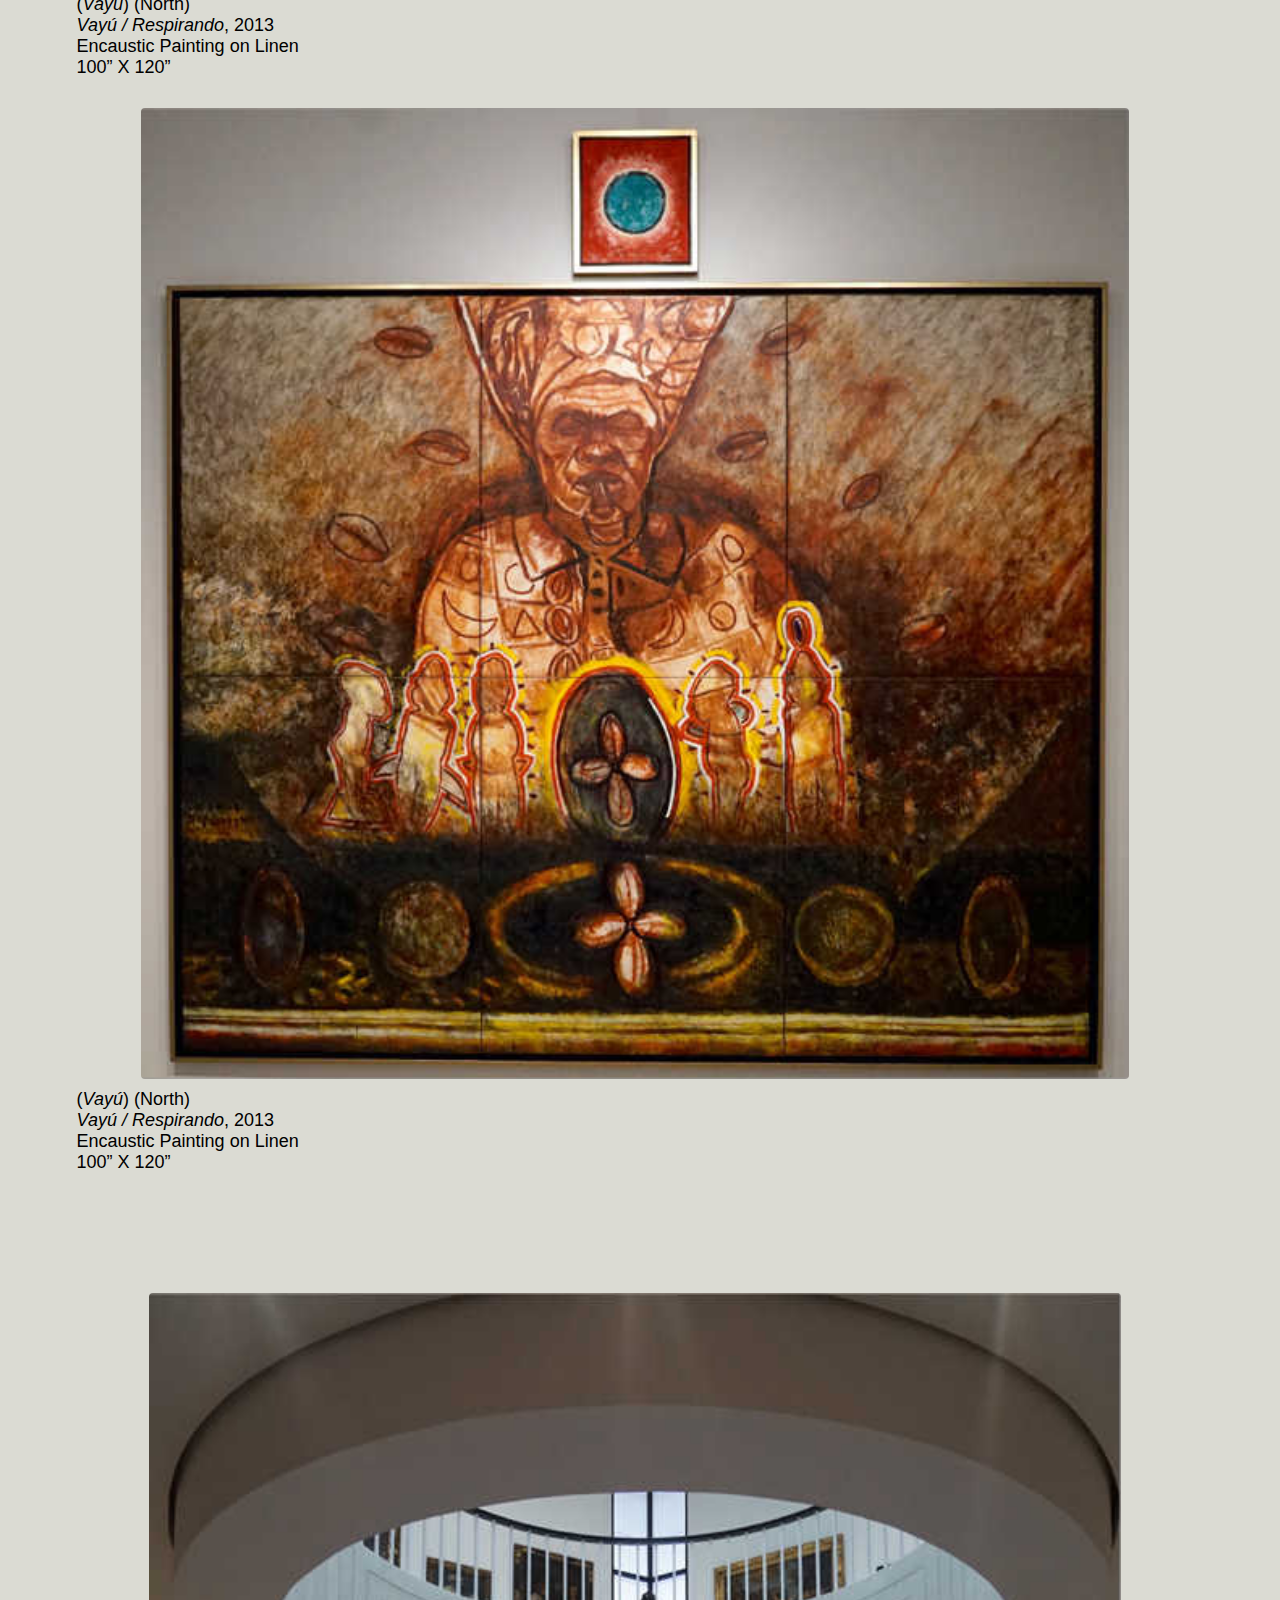
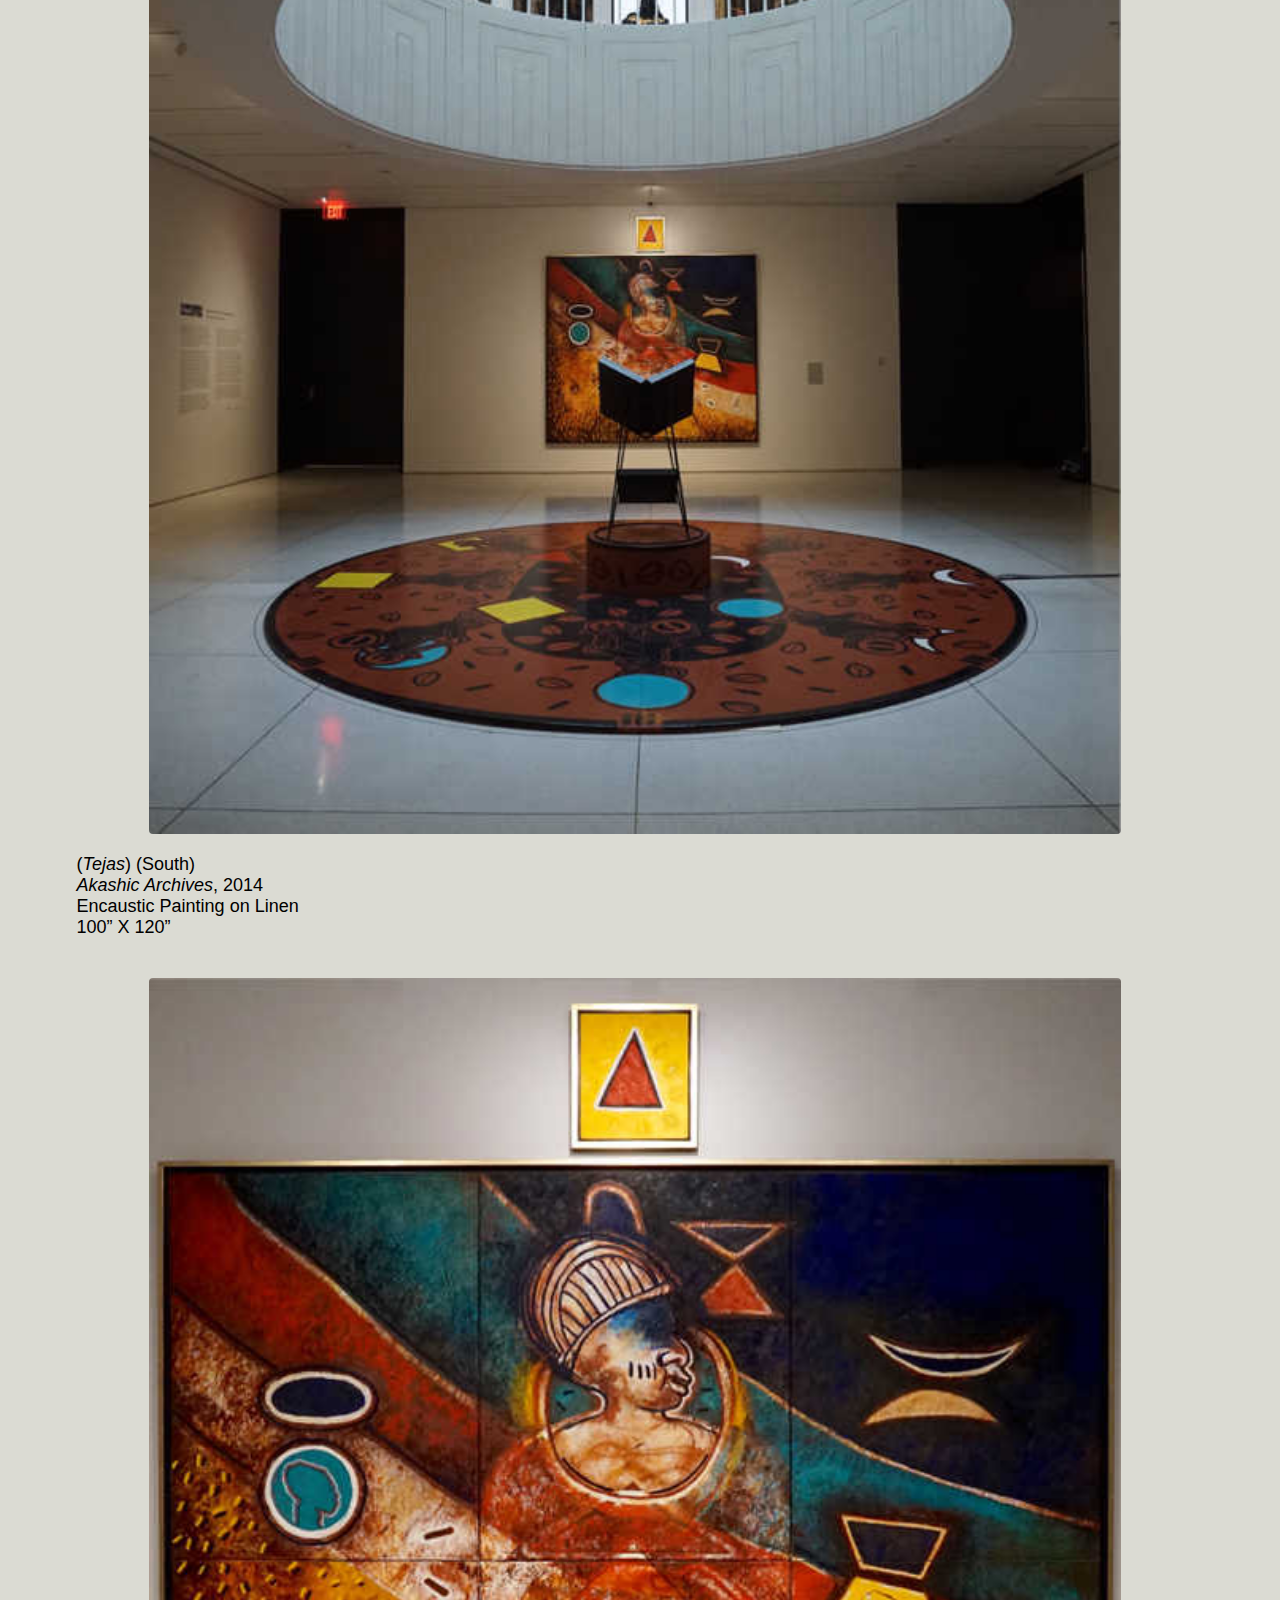
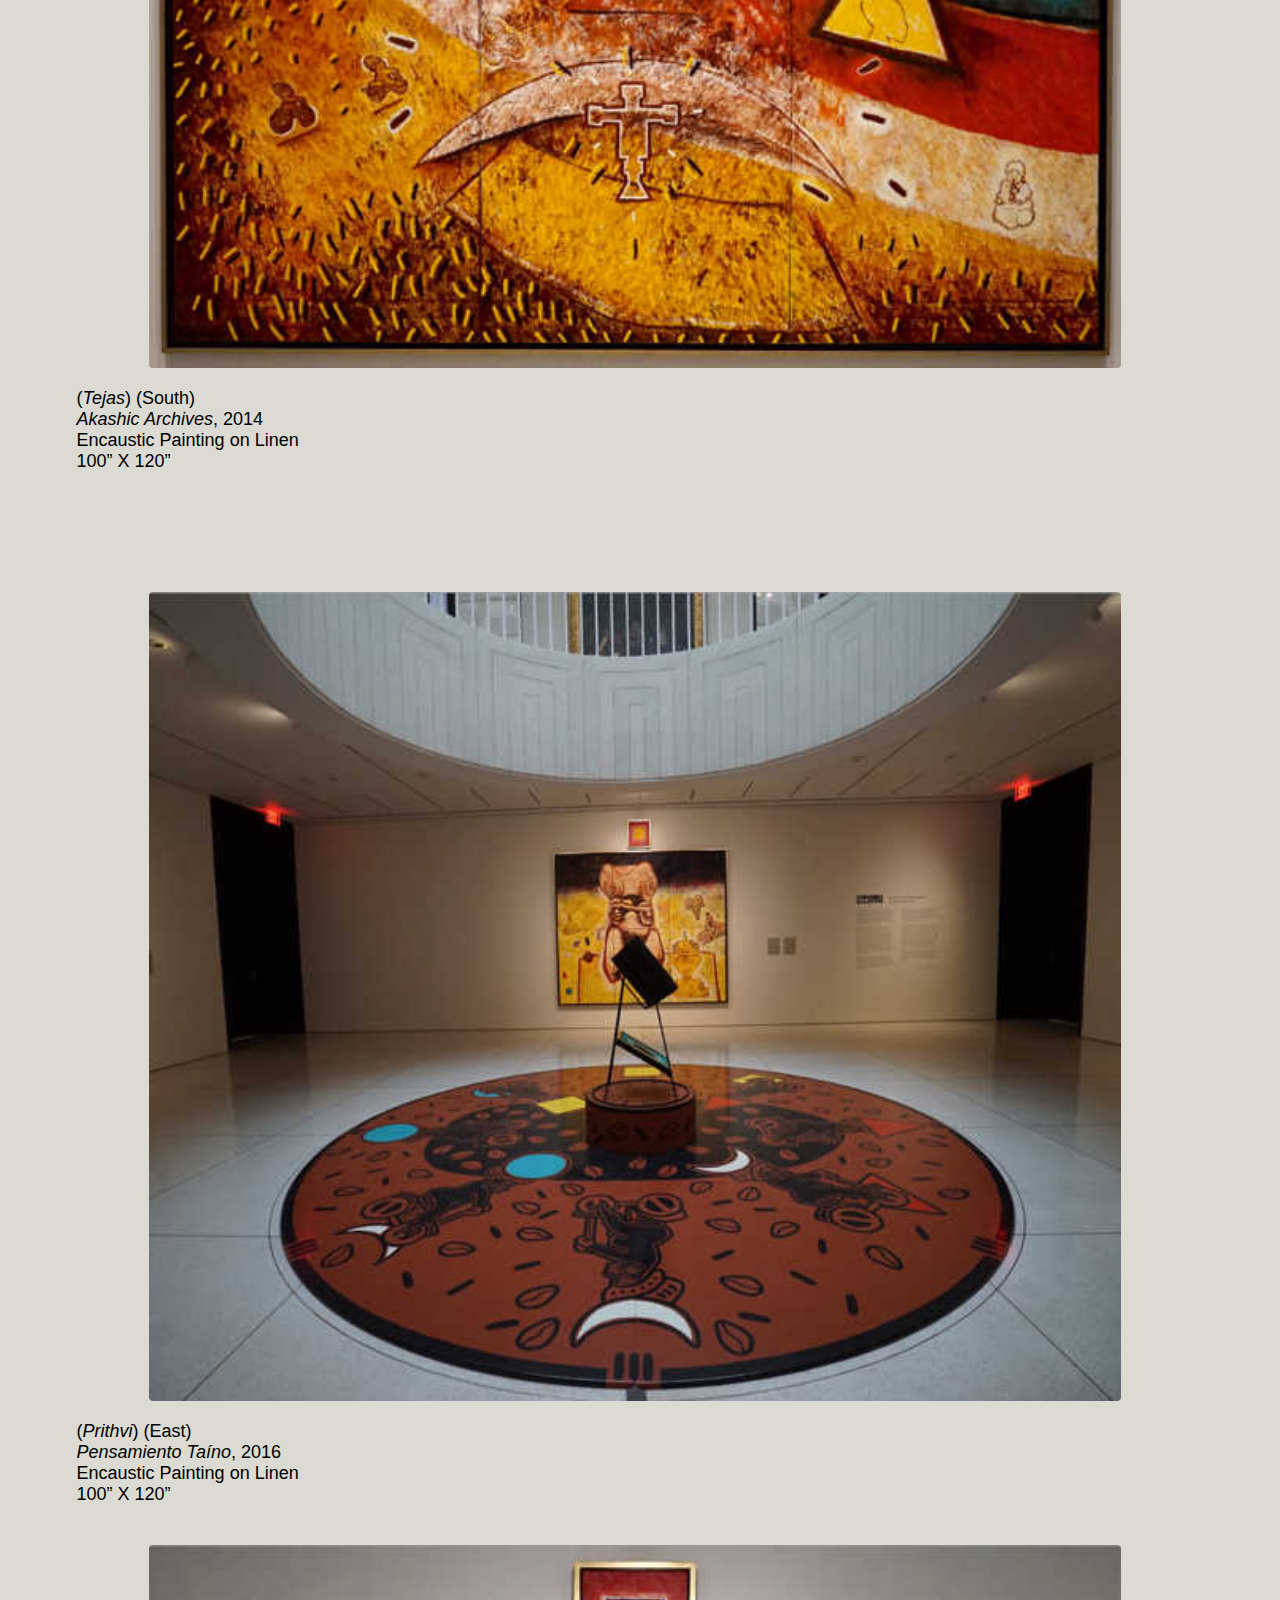
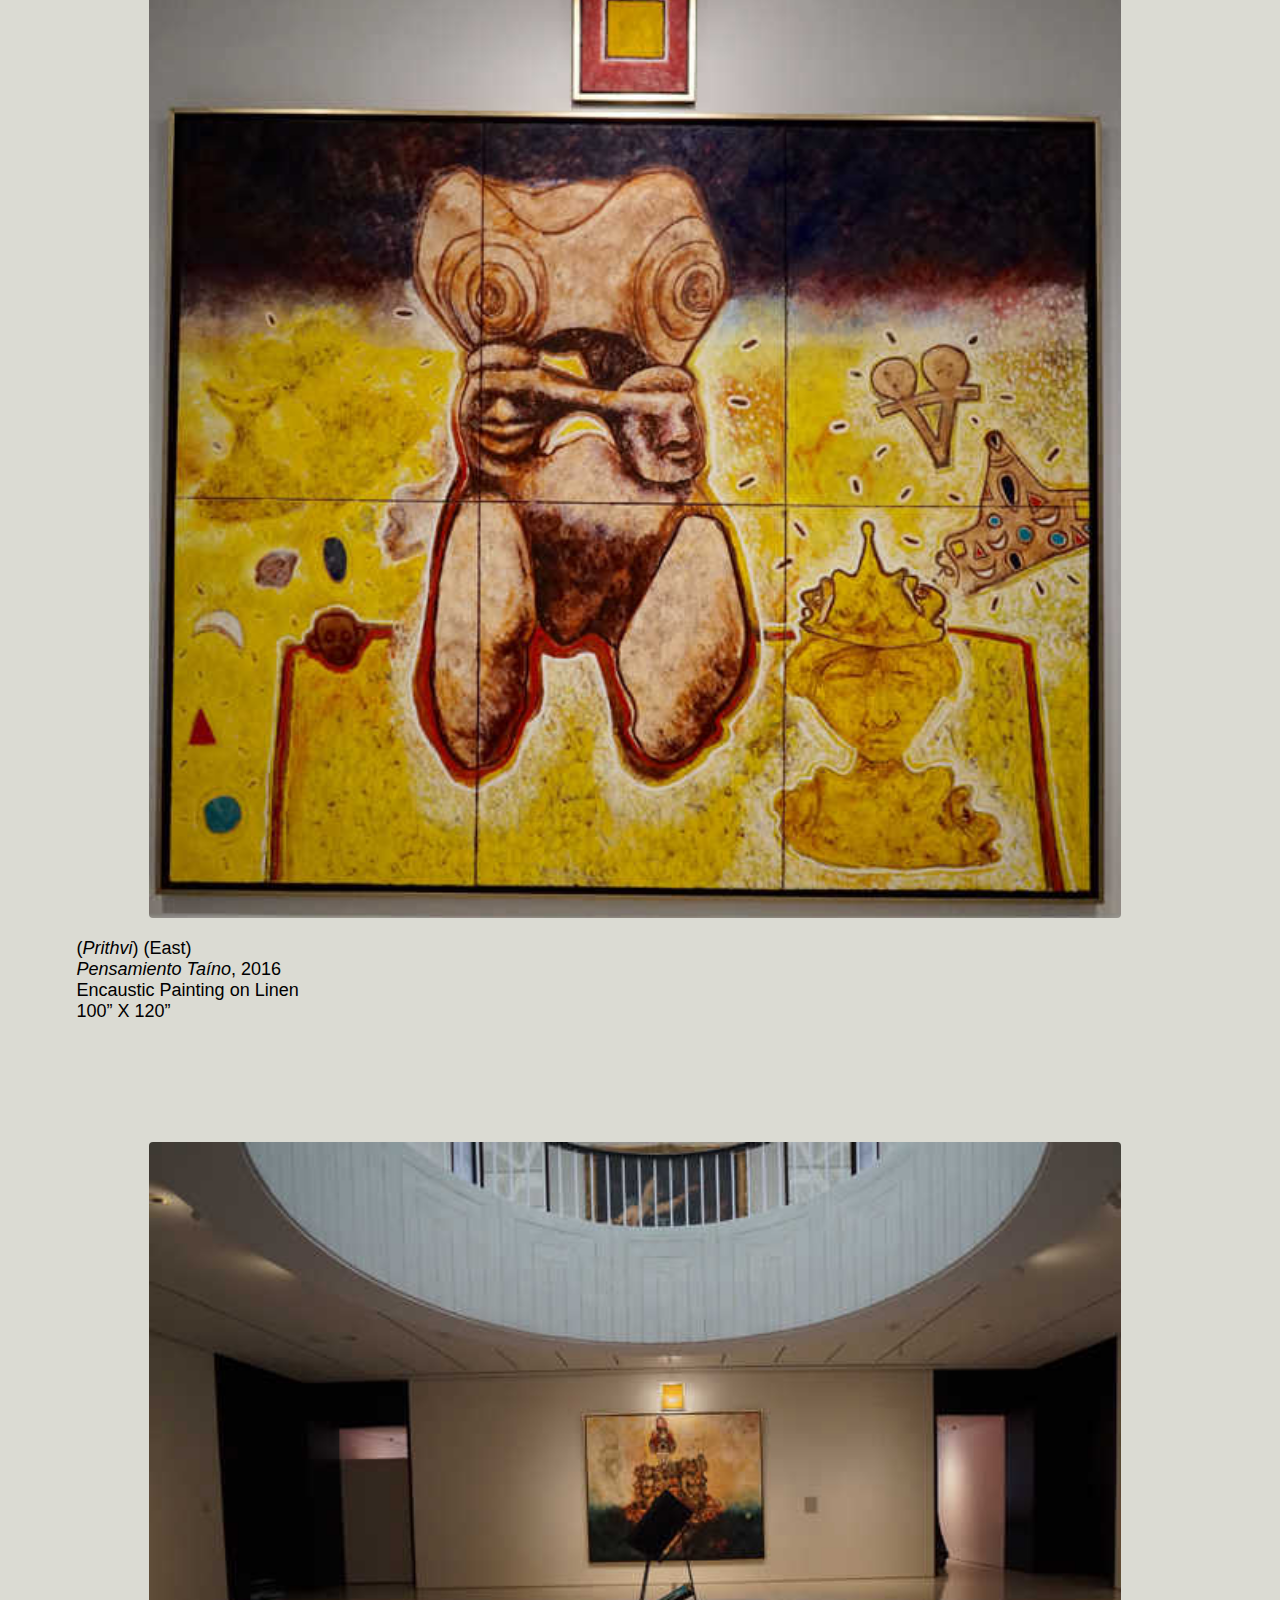
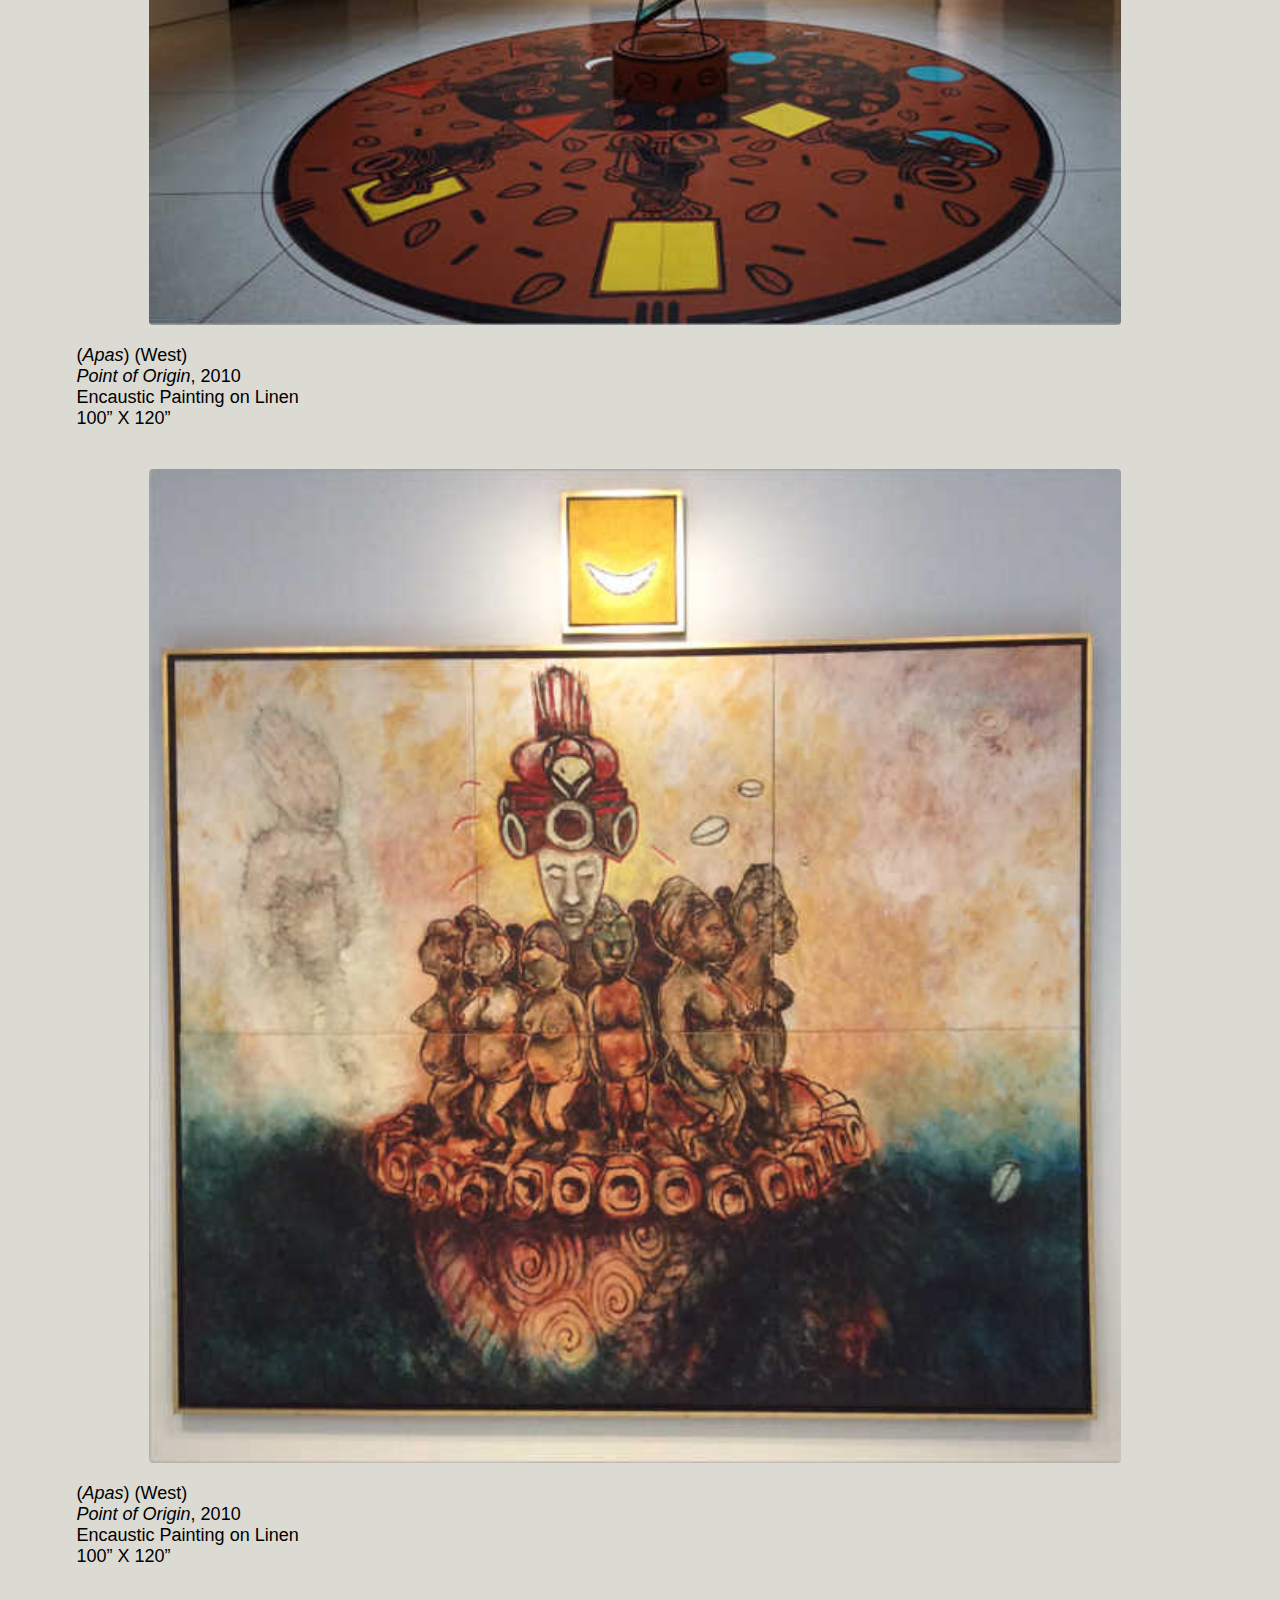
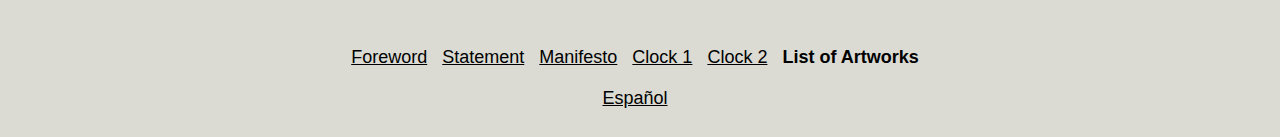
==== commit ff25ca21: "new photos and list" ====
--- a/memnat_art_en.html
+++ b/memnat_art_en.html
@@ -36,136 +36,183 @@
 </div>
 
 <div class="unit whole left">
-<p class="p8"><b>List of Integrated artworks in the Installation</b></p>
-</div>
-
-<div class="unit whole center"></div>
-<div class="unit whole center"></div>
-<div class="unit whole center"></div>
-<div class="unit whole center">
-<!-- <img class="img art" src="img/Manifiesto_I_graynew_crop1_rot.jpg"
-  /> -->
-<!-- <img class="img art" src="img/AkashSkylight.jpg" /> -->
+<p class="p8"><b>List of Artworks integrated in the installation</b></p>
+</div>
+
+<div class="unit whole left">
+  <p class="p8"> <i>Manifesto of an Arteologist</i>, 2016</p>
+  <p class="p8"> Floor assemblage</p>
+  <p class="p8"> 16’ X16’ Diameter</p>
+</div>
+
+<div class="unit whole left">
+<p class="p8"> <i>Manifesto of an Arteologist</i>, 2016</p>
+<p class="p8"> New media Artist’s Book</p>
+<p class="p8"> Universal Clock 1 and Clock 2</p>
+</div>
+
+<div class="unit whole left">
+<p class="p8"> <i>Vayú / Respirando</i>, 2013</p>
+<p class="p8"> Encaustic Painting on Linen</p>
+<p class="p8"> 100” X 120”</p>
+</div>
+
+<div class="unit whole left">
+<p class="p8"> <i>Akashic Archives</i>, 2014</p>
+<p class="p8"> Encaustic Painting on Linen</p>
+<p class="p8"> 100” X 120”</p>
+</div>
+
+<div class="unit whole left">
+<p class="p8"> <i>Pensamiento Taíno</i>, 2016</p>
+<p class="p8"> Encaustic Painting on Linen</p>
+<p class="p8"> 100” X 120”</p>
+</div>
+
+<div class="unit whole left">
+<p class="p8"> <i>Point of Origin</i>, 2010</p>
+<p class="p8"> Encaustic Painting on Linen</p>
+<p class="p8"> 100” X 120”</p>
+</div>
+
+<div class="unit whole center"></div>
+<div class="unit whole center"></div>
+<div class="unit whole left">
+<p class="p8"><b>Views of installation</b></p>
+</div>
+
+<div class="unit whole center"></div>
+<div class="unit whole center"></div>
+<div class="unit whole center">
+<img class="img art" src="img/MuseoSkylight.jpg" />
+<div class="unit whole left">
+  <p class="p8">Skylight 6 of the Museo de Arte de Ponce</p>
+  <p class="p8">Designed by Edward Durell Stone</p>
+</div>
+
 <div class="unit whole center"></div>
 <img id="akash" class="img art" src="img/AkashFloorNew.jpg" />
-<div class="unit whole center"></div>
 <div class="unit whole left">
   <p class="p8">(<i>Akash</i>) (center)</p>
   <p class="p8"><i>Manifesto of an Arteologist</i>, 2016</p>
 <p class="p8">Floor assemblage</p>
   <p class="p8">16’ X16’ Diameter</p>
-  <p class="p8"><br></p>
-  <p class="p8"><br></p>
 </div>
 <div class="unit whole center"></div>
 <img class="img art" src="img/AkashBookNew.jpg" />
-<div class="unit whole center"></div>
-</div>
 <div class="unit whole left">
   <p class="p8">(<i>Akash</i>) (center)</p>
   <p class="p8"><i>Manifesto of an Arteologist</i>, 2016</p>
 <p class="p8">New media Artist's Book</p>
   <p class="p8">Universal Clock 1 and Clock 2</p>
-  <p class="p8"><br></p>
-  <p class="p8"><br></p>
-</div>
-
-<div class="unit whole center"></div>
-<div class="unit whole center"></div>
-<div class="unit whole center"></div>
-
-<div class="unit whole center">
-<div class="unit whole center"></div>
-<div class="unit whole center"></div>
-<div class="unit whole center">
-<!-- <img class="img art" src="img/VayuRespirando.jpg" /> -->
-<!-- <img class="img art" src="img/VayuCircle.jpg" /> -->
-<div class="unit whole center"></div>
-<img id="vayu" class="img art" src="img/VayuWallNew.jpg" />
-<div class="unit whole center"></div>
-</div>
-
+</div>
+
+<div class="unit whole center"></div>
+<div class="unit whole center"></div>
+<div class="unit whole center"></div>
+<div class="unit whole center"></div>
+<div class="unit whole center"></div>
+
+
+<img id="vayu" class="img art" src="img/VayuView.jpg" />
 <div class="unit whole left">
 <p class="p8">(<i>Vayú</i>) (North)</p>
 <p class="p8"><i>Vayú / Respirando</i>, 2013</p>
 <p class="p8">Encaustic Painting on Linen</p>
 <p class="p8">100” X 120”</p>
-  <p class="p8"><br></p>
-  <p class="p8"><br></p>
-</div>
-<div class="unit whole center"></div>
-<div class="unit whole center"></div>
-<div class="unit whole center"></div>
-
-<div class="unit whole center"></div>
-<div class="unit whole center"></div>
-<div class="unit whole center"></div>
-<div class="unit whole center">
-<!-- <img class="img art" src="img/TejasAkashicArchives.jpg" /> -->
-<!-- <img class="img art" src="img/TejasCircle.jpg" /> -->
-<div class="unit whole center"></div>
-<img id="tejas" class="img art" src="img/TejasWallNew.jpg" />
-<div class="unit whole center"></div>  
-</div>
-
+</div>
+
+<div class="unit whole center"></div>
+<img class="img art" src="img/VayuWallNew.jpg" />
+<div class="unit whole left">
+<p class="p8">(<i>Vayú</i>) (North)</p>
+<p class="p8"><i>Vayú / Respirando</i>, 2013</p>
+<p class="p8">Encaustic Painting on Linen</p>
+<p class="p8">100” X 120”</p>
+</div>
+<div class="unit whole center"></div>
+<div class="unit whole center"></div>
+<div class="unit whole center"></div>
+<div class="unit whole center"></div>
+<div class="unit whole center"></div>
+
+<div class="unit whole center">
+  <img id="tejas" class="img art" src="img/TejasView.jpg" />
+</div>
 <div class="unit whole left">
 <p class="p8">(<i>Tejas</i>) (South)</p>
 <p class="p8"><i>Akashic Archives</i>, 2014</p>
 <p class="p8">Encaustic Painting on Linen</p>
 <p class="p8">100” X 120”</p>
-  <p class="p8"><br></p>
-  <p class="p8"><br></p>
-</div>
-<div class="unit whole center"></div>
-<div class="unit whole center"></div>
-<div class="unit whole center"></div>
-
-<div class="unit whole center"></div>
-<div class="unit whole center"></div>
-<div class="unit whole center"></div>
-<div class="unit whole center">
-<!-- <img class="img art" src="img/PrithviPensamientoTaino.jpg" /> -->
-<!-- <img class="img art" src="img/PrithviCircle.jpg" /> -->
-<div class="unit whole center"></div>
-<img id="prithvi" class="img art" src="img/PrithviWall.jpg" />
-<div class="unit whole center"></div>
-</div>
-
+</div>
+<div class="unit whole center">
+<div class="unit whole center"></div>
+<img class="img art" src="img/TejasWallNew.jpg" />
+</div>
+<div class="unit whole left">
+<p class="p8">(<i>Tejas</i>) (South)</p>
+<p class="p8"><i>Akashic Archives</i>, 2014</p>
+<p class="p8">Encaustic Painting on Linen</p>
+<p class="p8">100” X 120”</p>
+</div>
+
+<div class="unit whole center"></div>
+<div class="unit whole center"></div>
+<div class="unit whole center"></div>
+<div class="unit whole center"></div>
+<div class="unit whole center"></div>
+
+<div class="unit whole center">
+<img id="prithvi" class="img art" src="img/PrithviView.jpg" />
+</div>
 <div class="unit whole left">
 <p class="p8">(<i>Prithvi</i>) (East)</p>
 <p class="p8"><i>Pensamiento Taíno</i>, 2016</p>
 <p class="p8">Encaustic Painting on Linen</p>
 <p class="p8">100” X 120”</p>
-  <p class="p8"><br></p>
-  <p class="p8"><br></p>
-</div>
-<div class="unit whole center"></div>
-<div class="unit whole center"></div>
-<div class="unit whole center"></div>
-
-<div class="unit whole center"></div>
-<div class="unit whole center"></div>
-<div class="unit whole center"></div>
-<div class="unit whole center">
-<!-- <img class="img art" src="img/ApasPointOfOrigin.jpg" /> -->
-<!-- <img class="img art" src="img/ApasCircle.jpg" /> -->
-<div class="unit whole center"></div>
-<img id="apas" class="img art" src="img/ApasWallNew.jpg" />
-<div class="unit whole center"></div>
-</div>
-
+</div>
+
+<div class="unit whole center"></div>
+<div class="unit whole center">
+<img class="img art" src="img/PrithviWallNew.jpg" />
+</div>
+<div class="unit whole left">
+<p class="p8">(<i>Prithvi</i>) (East)</p>
+<p class="p8"><i>Pensamiento Taíno</i>, 2016</p>
+<p class="p8">Encaustic Painting on Linen</p>
+<p class="p8">100” X 120”</p>
+</div>
+
+
+<div class="unit whole center"></div>
+<div class="unit whole center"></div>
+<div class="unit whole center"></div>
+<div class="unit whole center"></div>
+<div class="unit whole center"></div>
+
+<div class="unit whole center">
+<img id="apas" class="img art" src="img/ApasView.jpg" />
+</div>
 <div class="unit whole left">
 <p class="p8">(<i>Apas</i>) (West)</p>
 <p class="p8"><i>Point of Origin</i>, 2010</p>
 <p class="p8">Encaustic Painting on Linen</p>
 <p class="p8">100” X 120”</p>
-  <p class="p8"><br></p>
-  <p class="p8"><br></p>
-</div>
-<div class="unit whole center"></div>
-<div class="unit whole center"></div>
-<div class="unit whole center"></div>
-
+</div>
+<div class="unit whole center"></div>
+<div class="unit whole center">
+<img class="img art" src="img/ApasWallNew.jpg" />
+</div>
+<div class="unit whole left">
+<p class="p8">(<i>Apas</i>) (West)</p>
+<p class="p8"><i>Point of Origin</i>, 2010</p>
+<p class="p8">Encaustic Painting on Linen</p>
+<p class="p8">100” X 120”</p>
+</div>
+
+<div class="unit whole center"></div>
+<div class="unit whole center"></div>
+<div class="unit whole center"></div>
 
 <div class="unit whole center">
   <nav>
@@ -178,9 +225,13 @@
   </nav>
 </div>
 
-<div class="unit whole center"></div>
-  <p class="p8"><br></p>
-
+<div class="unit whole center ztop clockText">
+  <nav>
+  
+  <a href="memnat_art_es.html">Español</a> &nbsp;
+  </nav>
+  
+</div>
 
 </div>
 
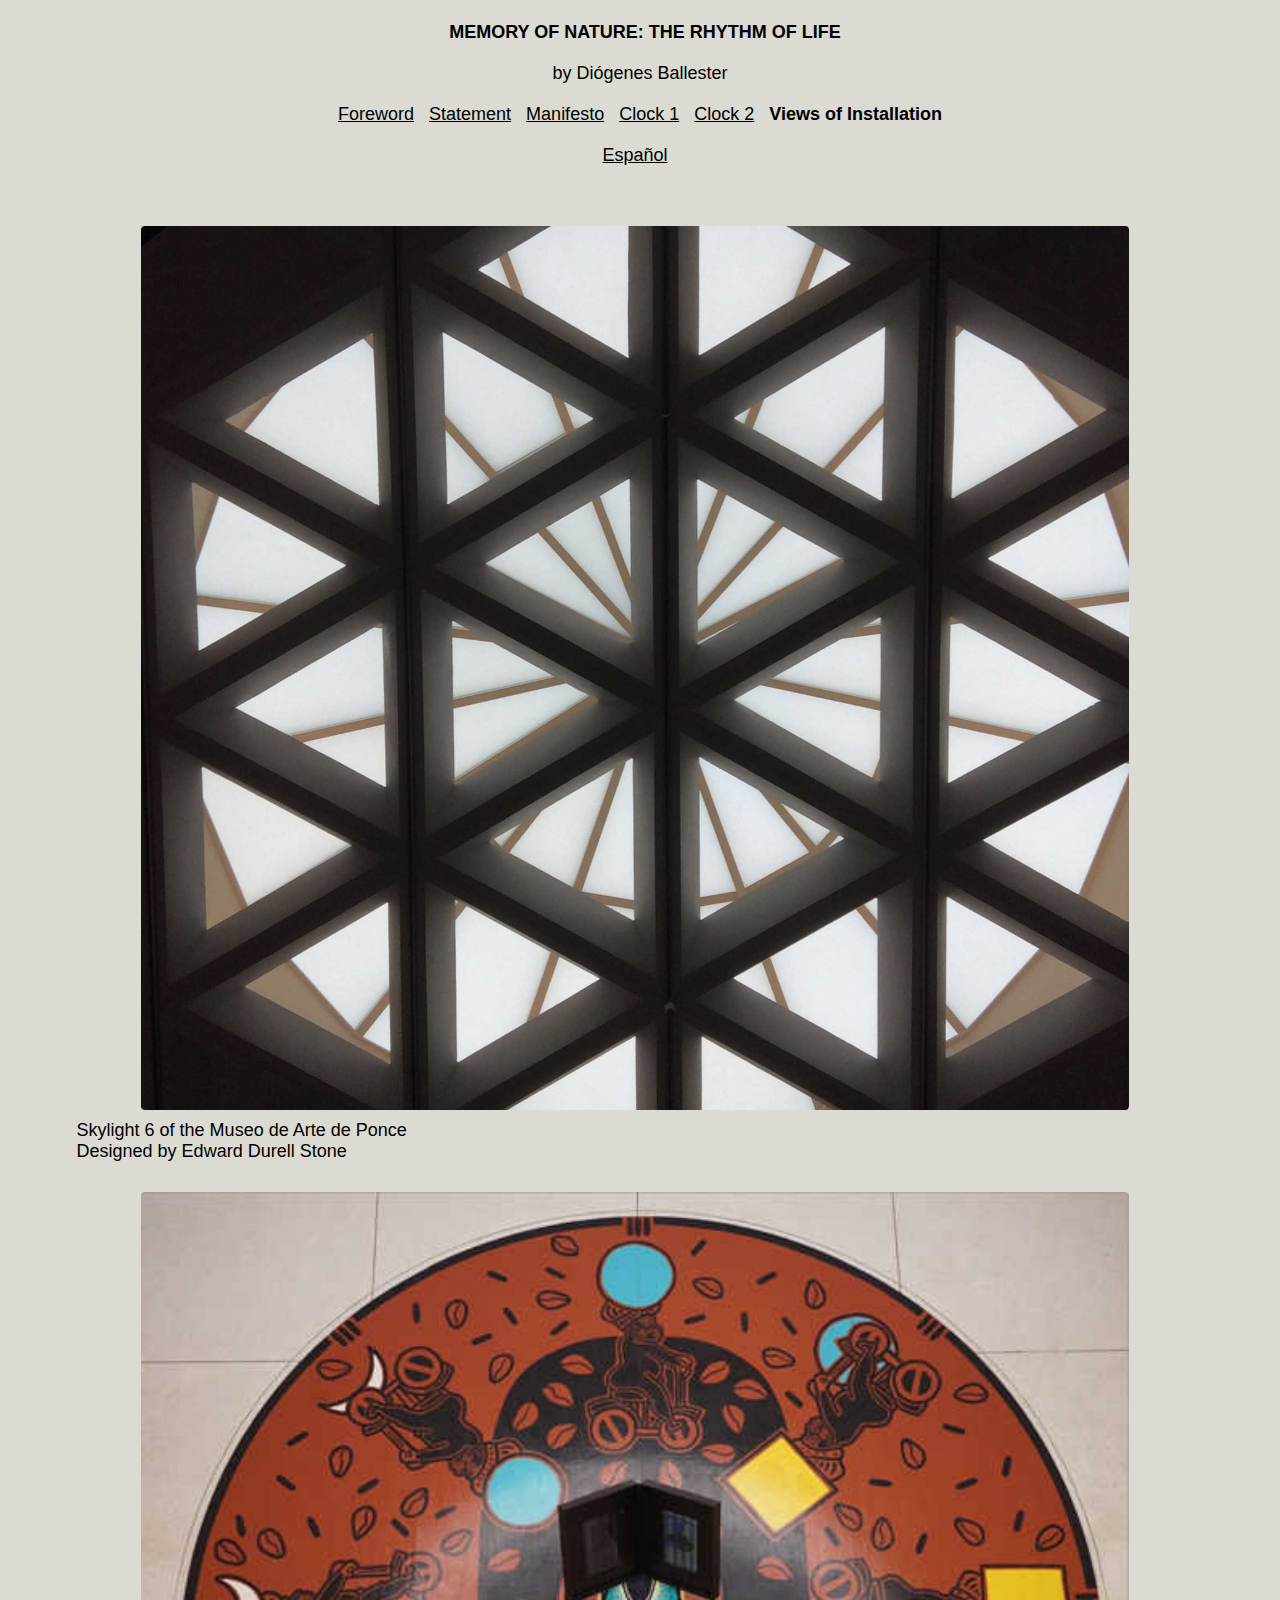
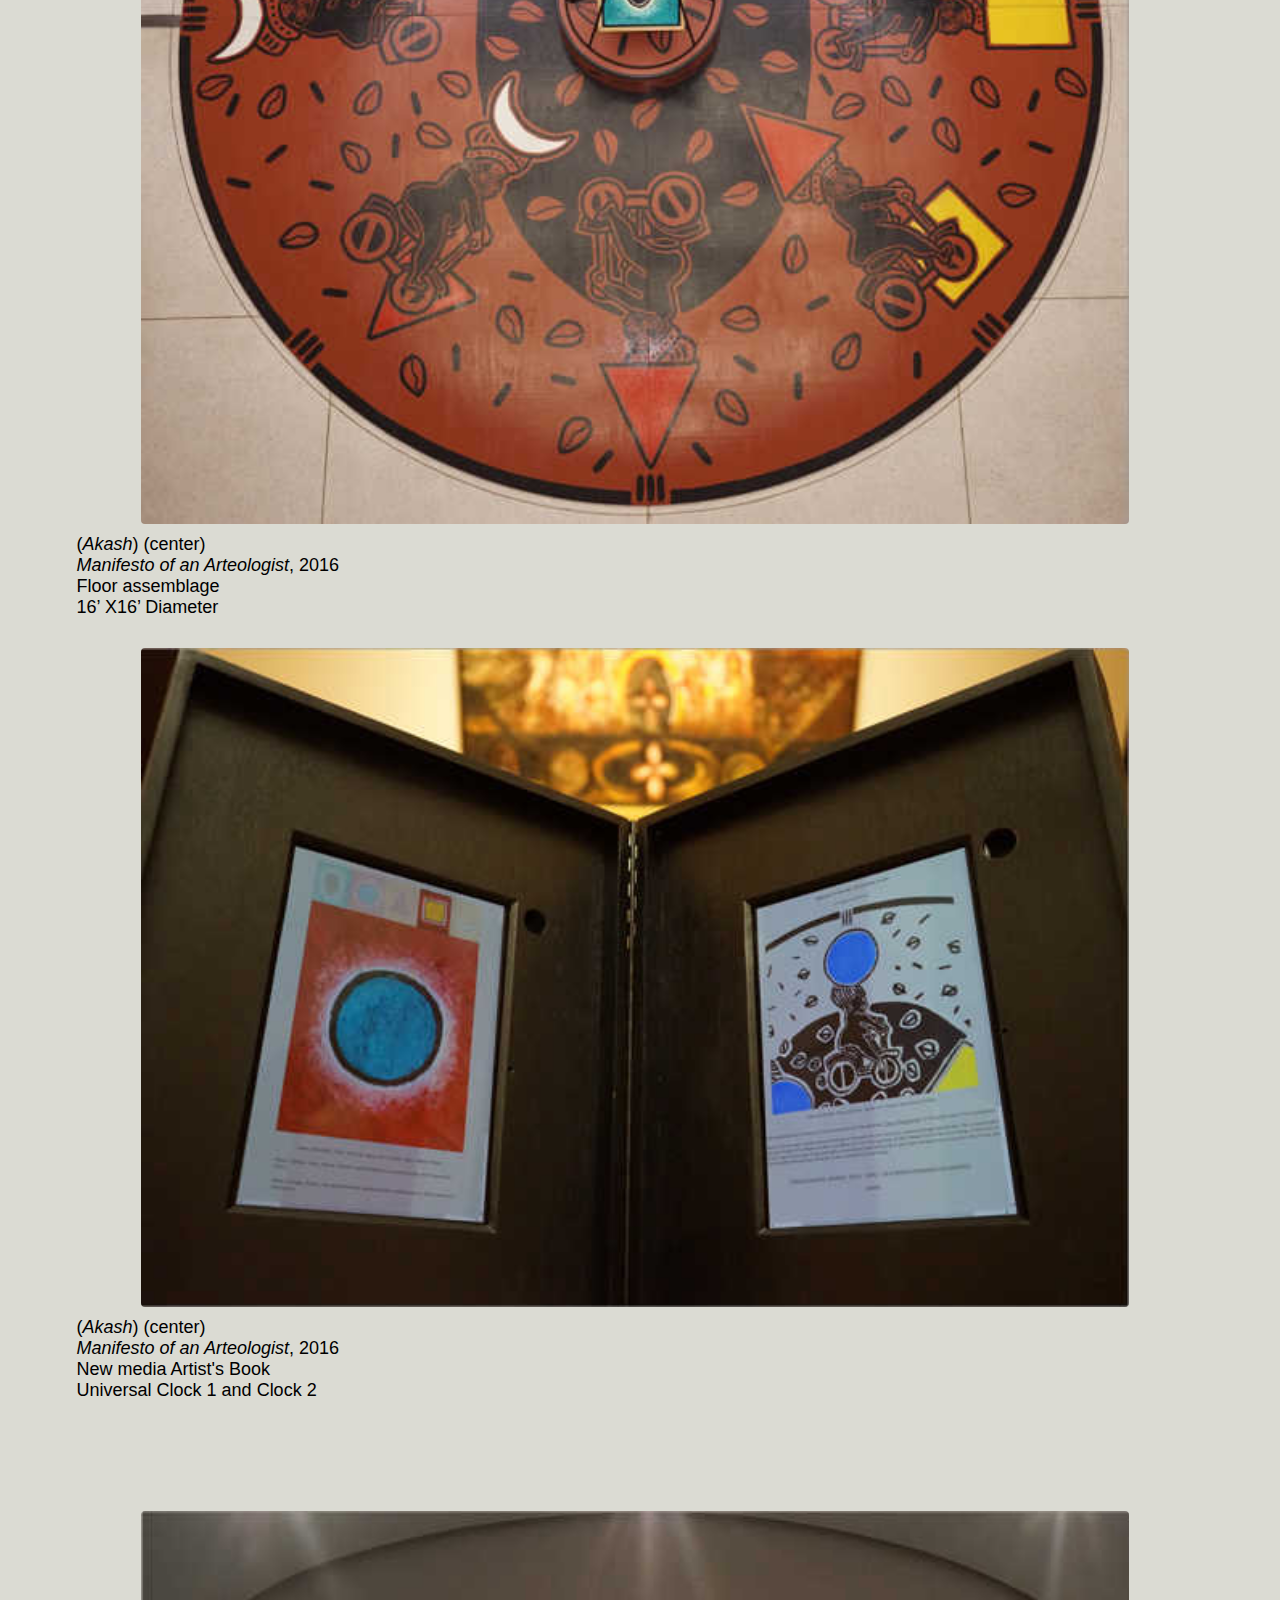
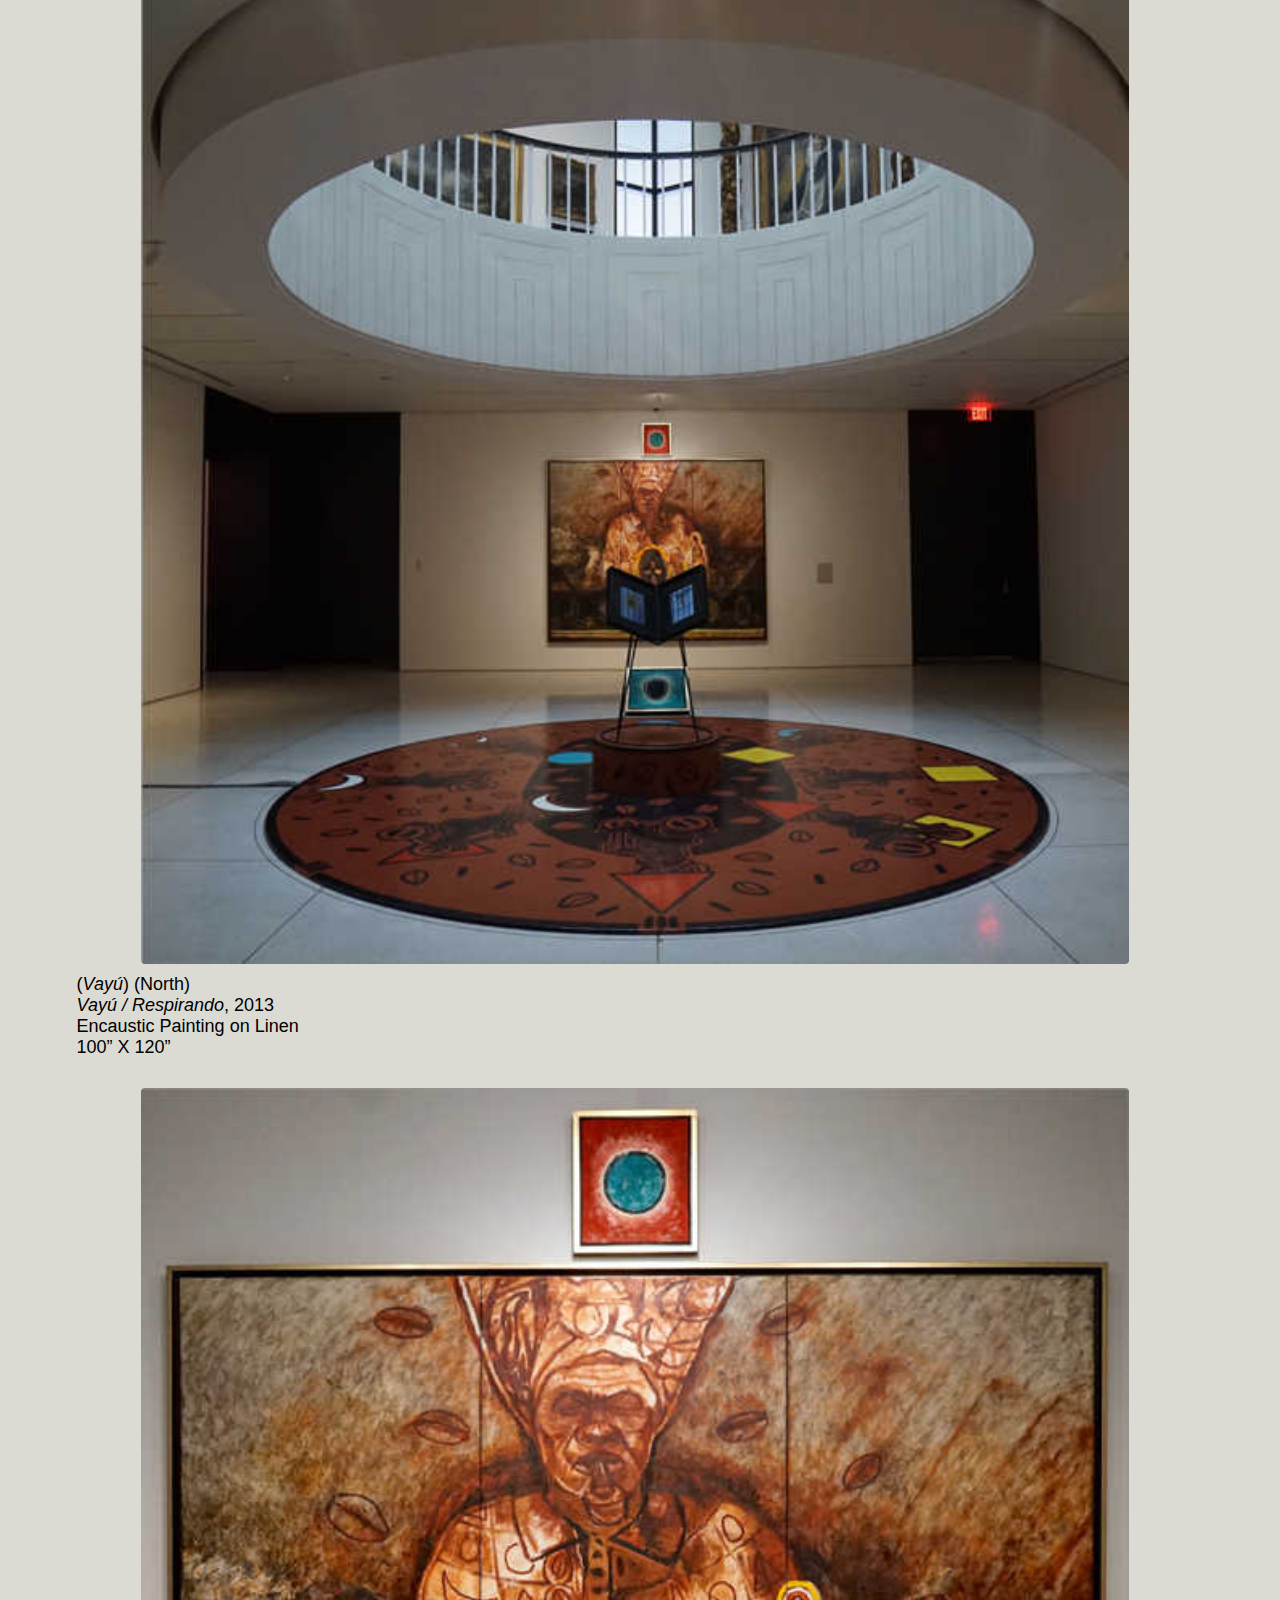
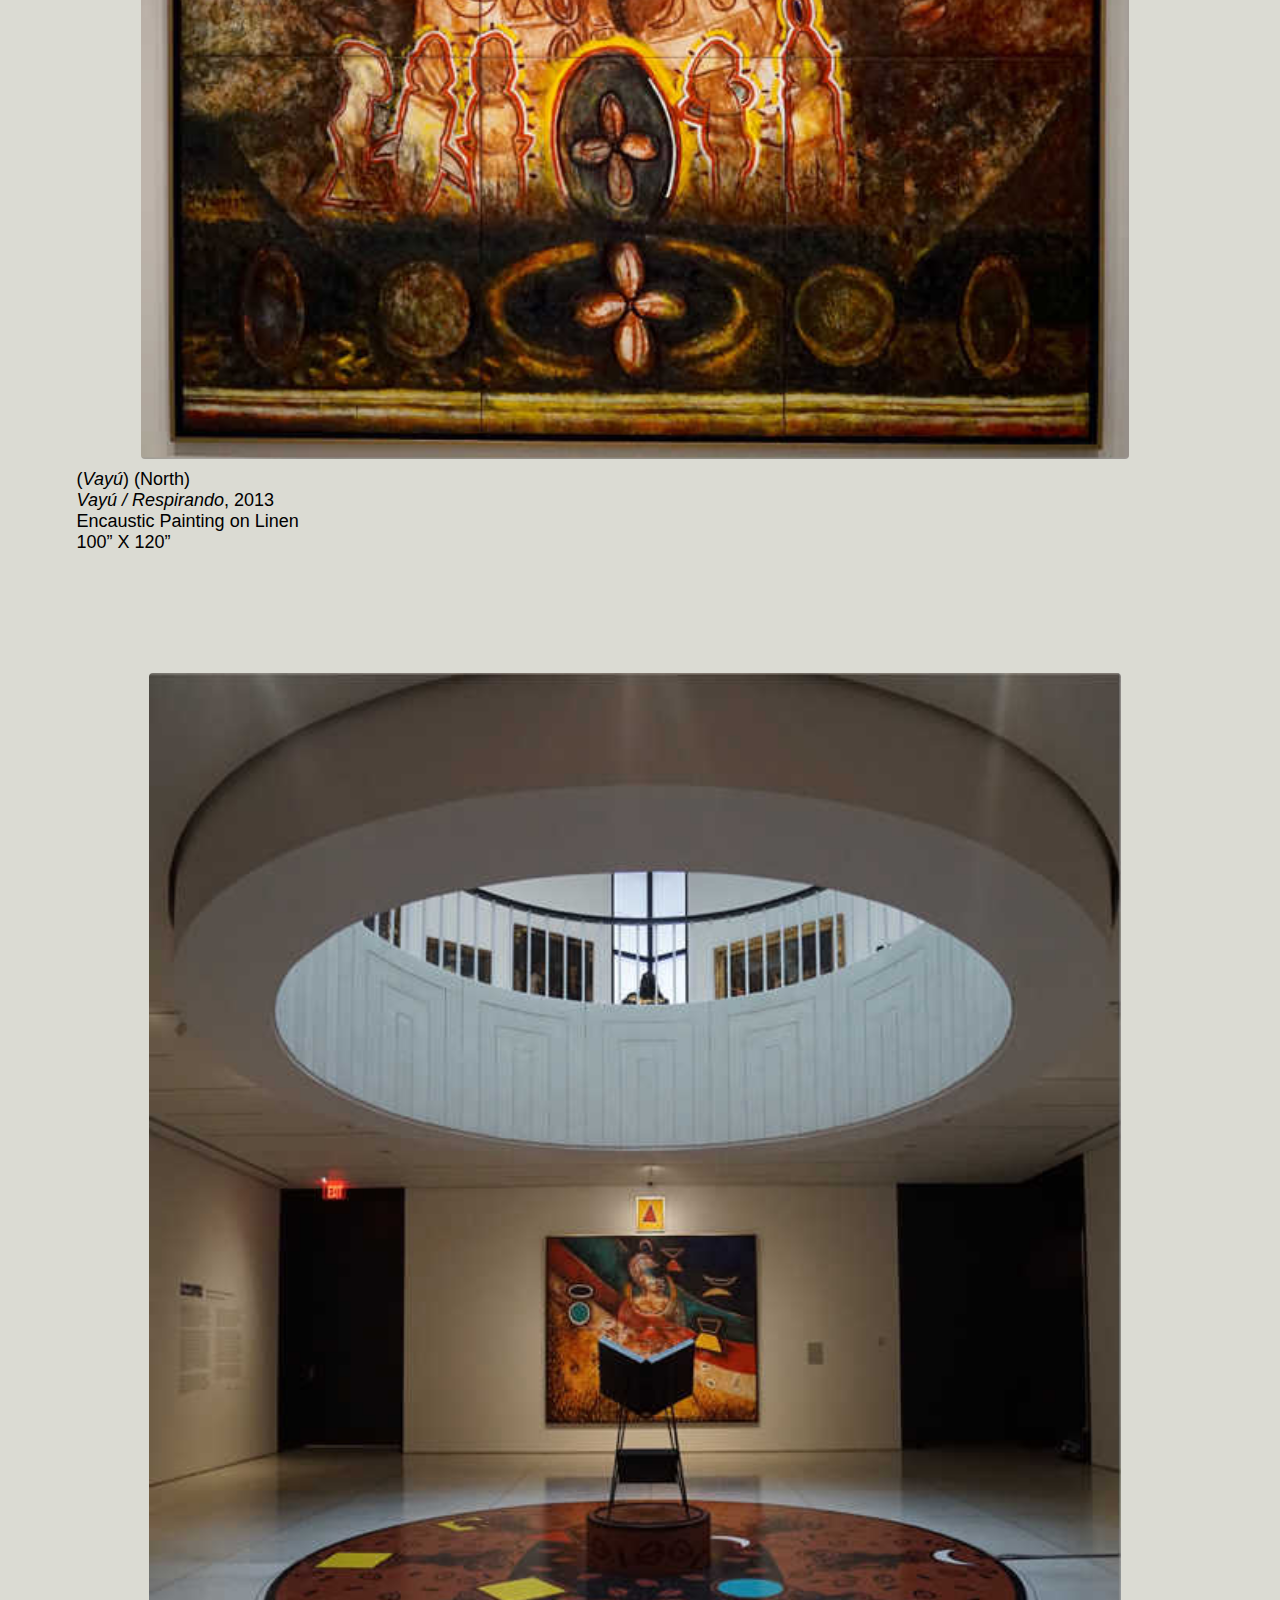
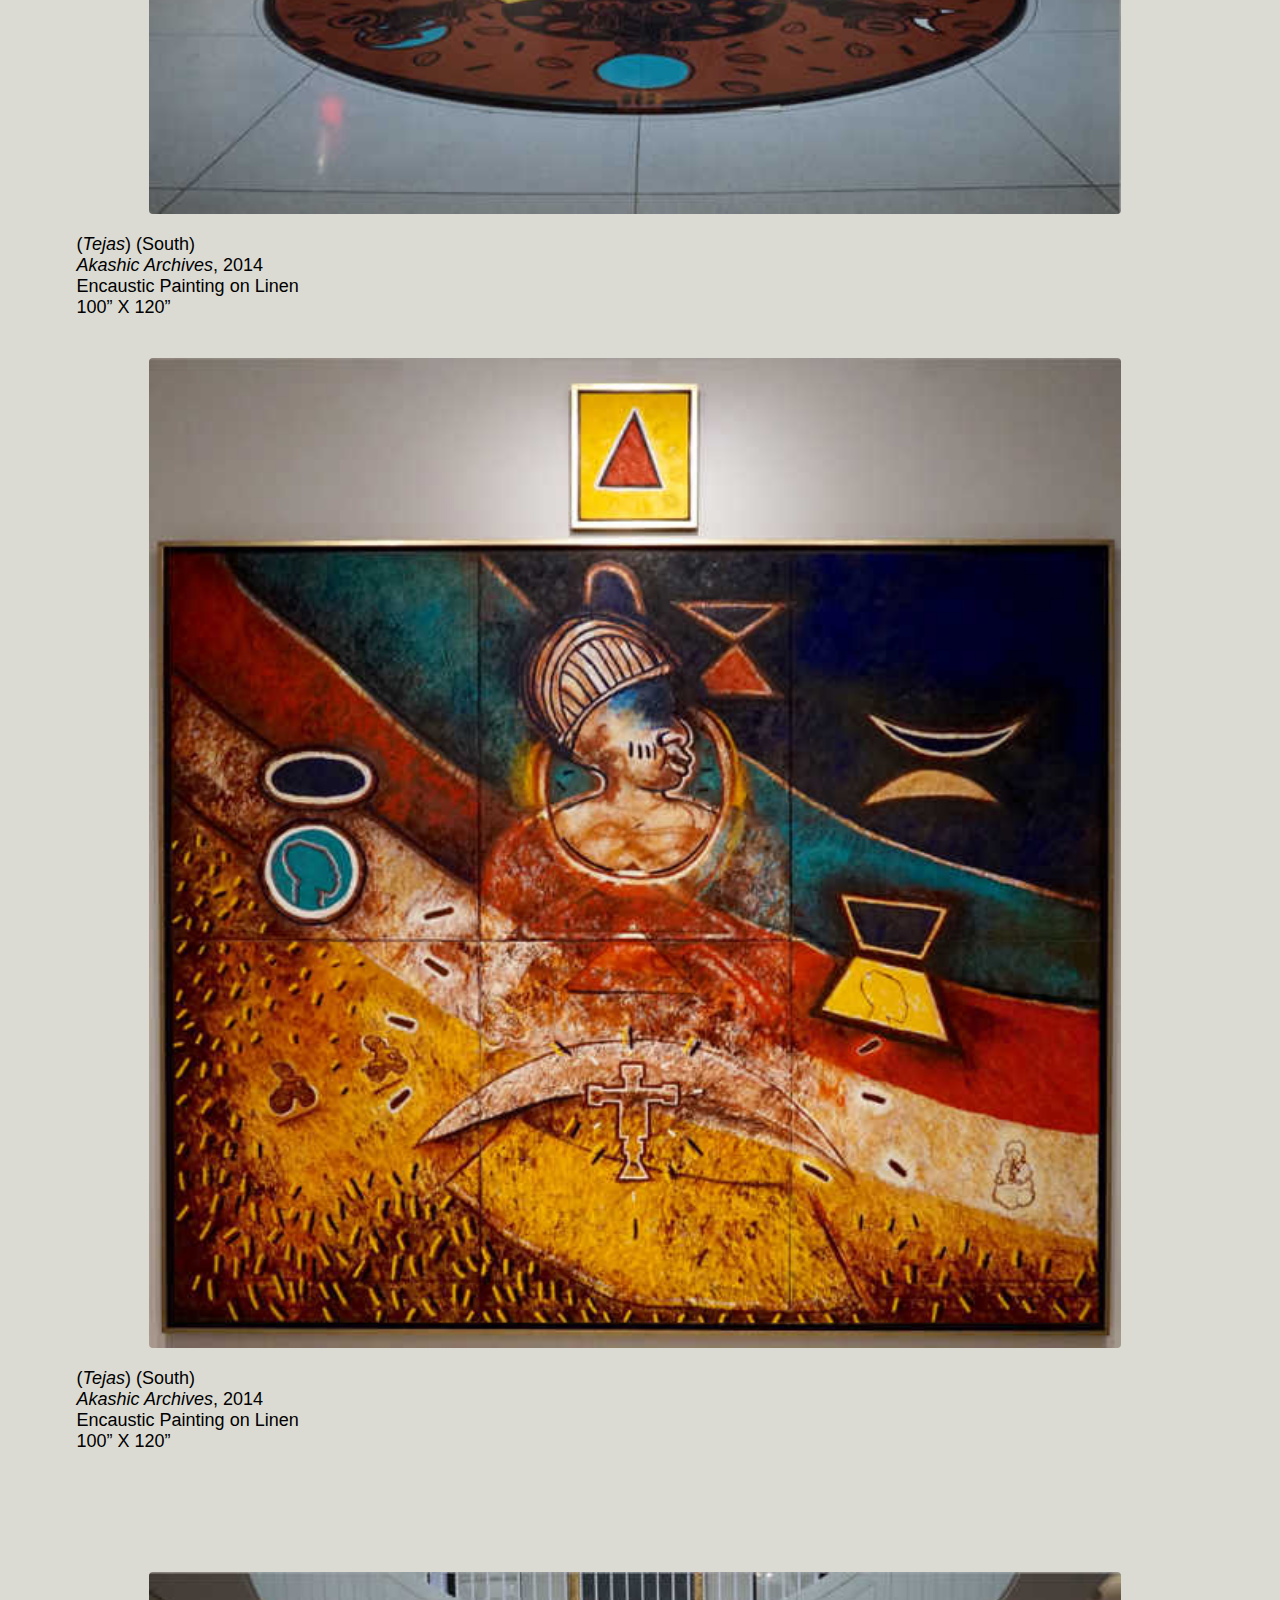
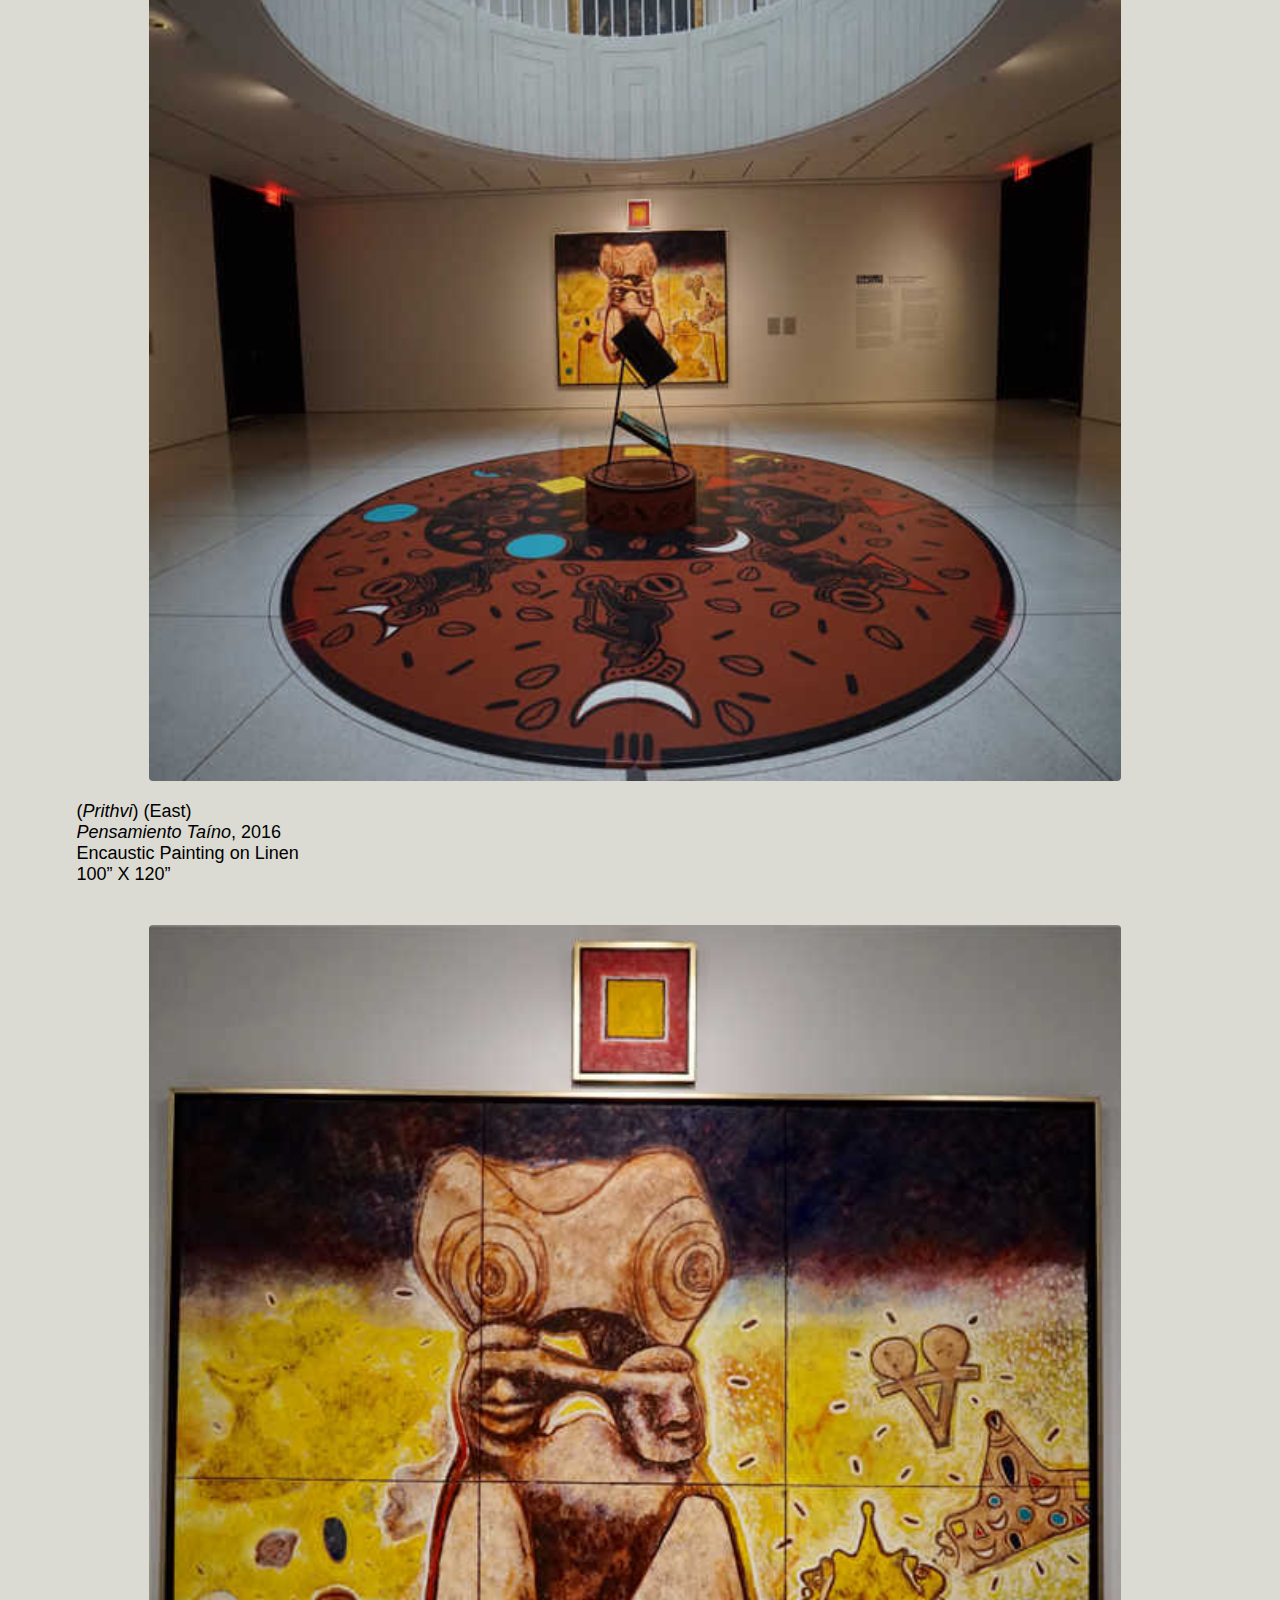
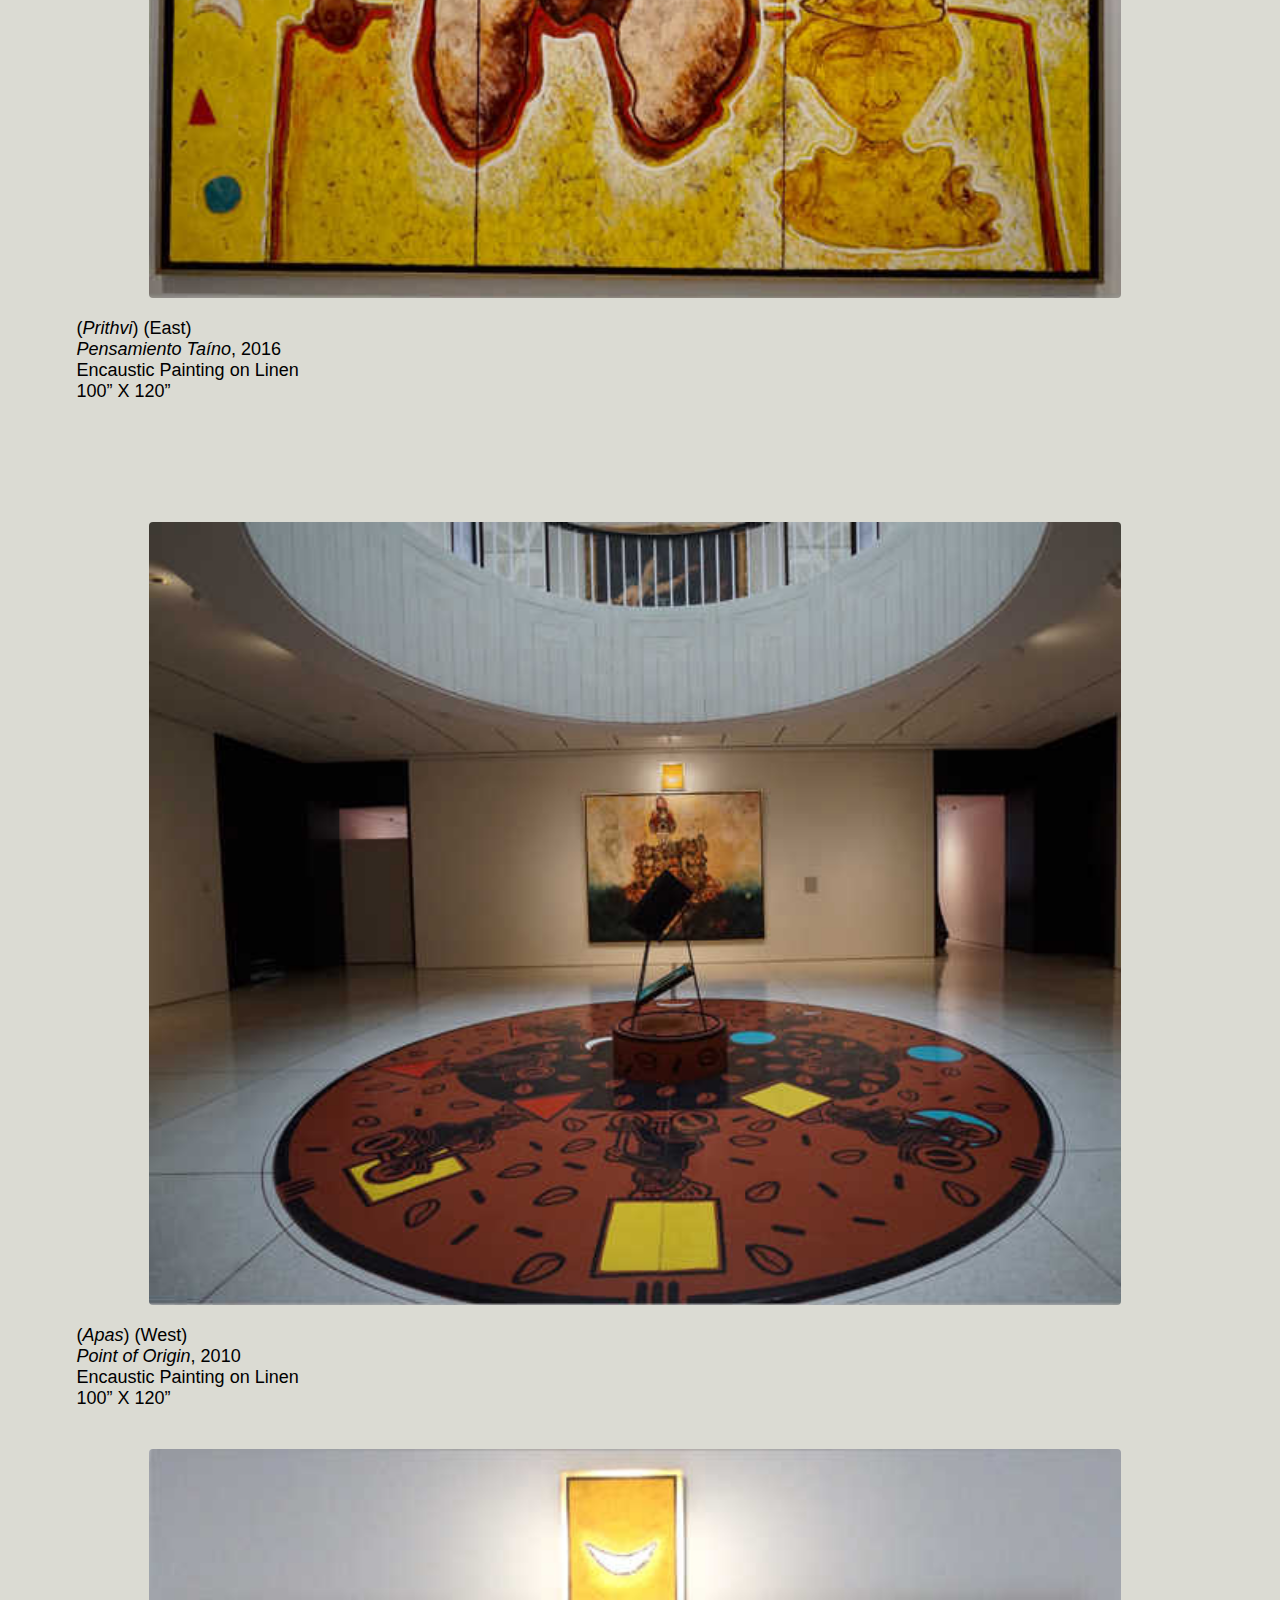
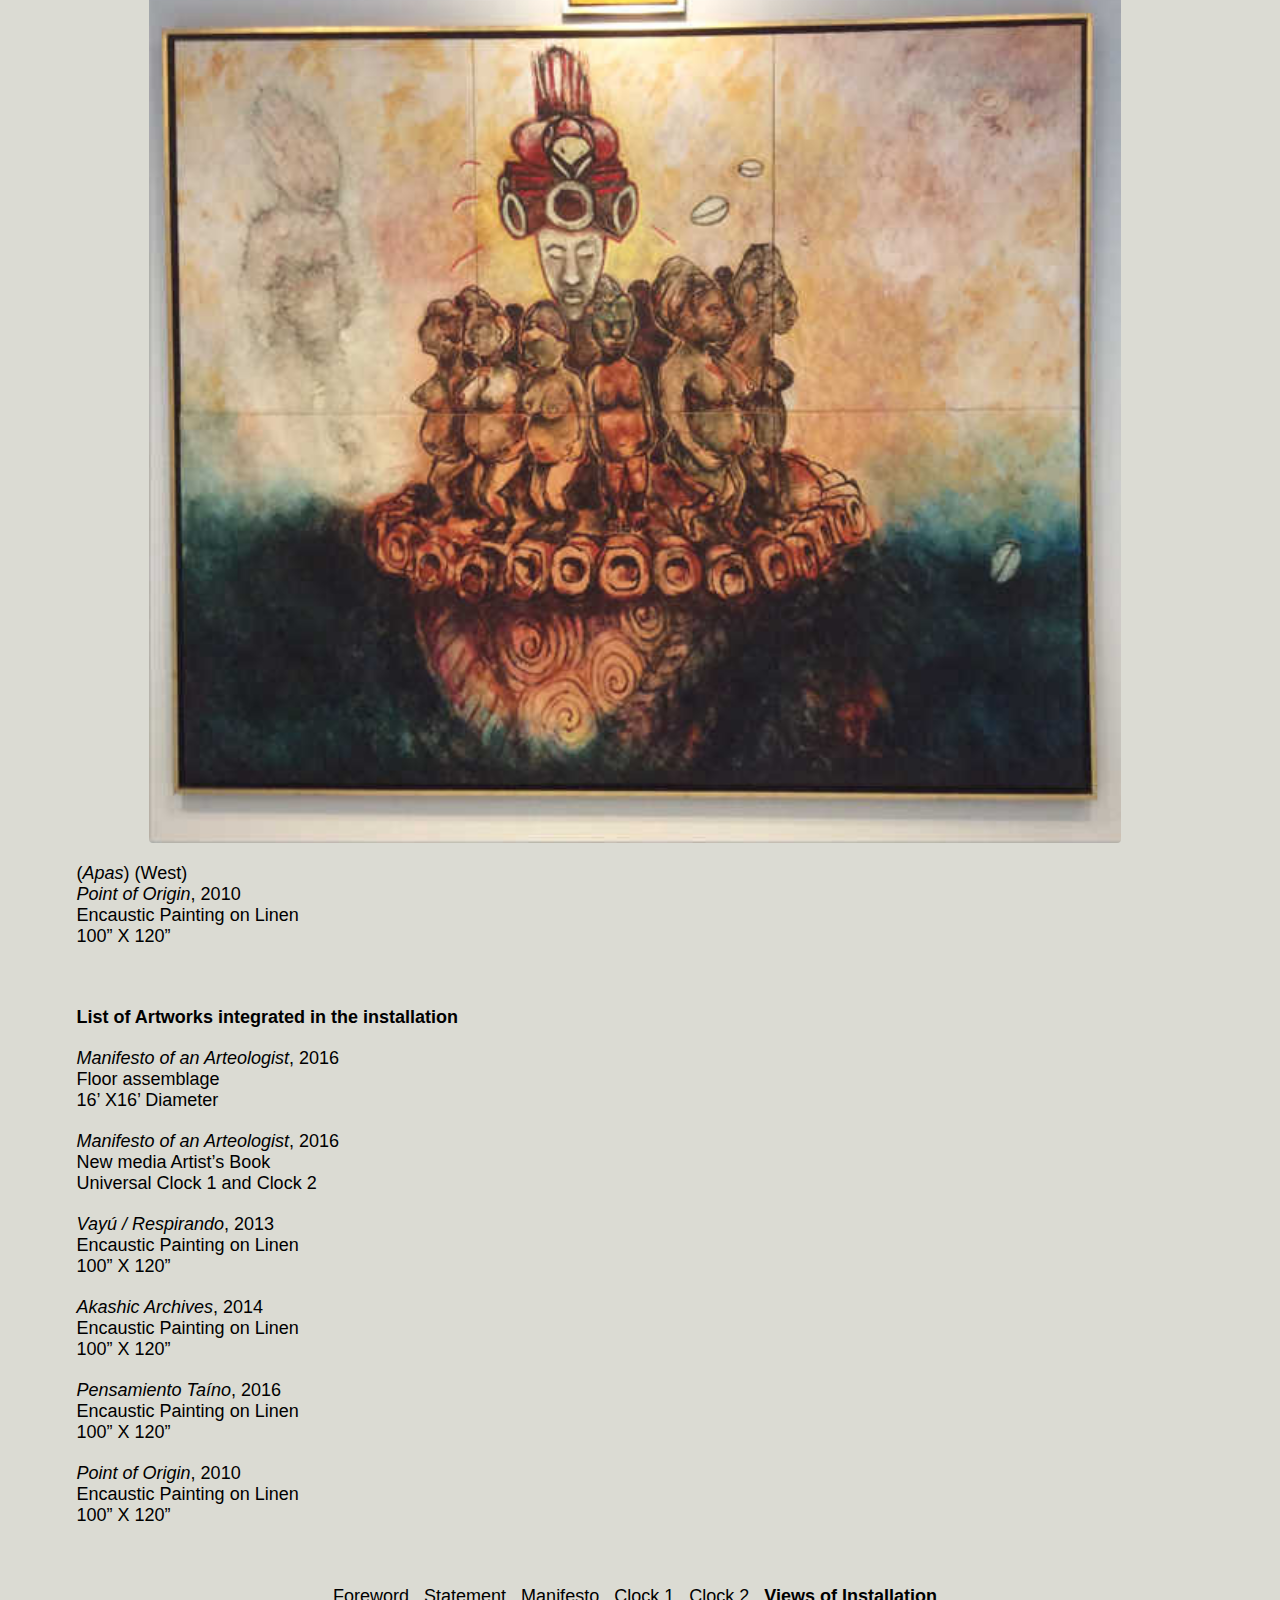
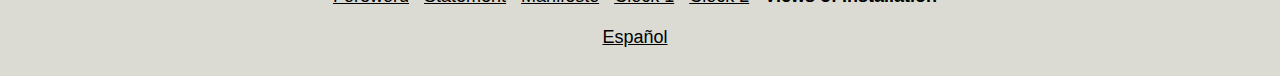
==== commit e9138f5c: "move list to bottom and rename" ====
--- a/memnat_art_en.html
+++ b/memnat_art_en.html
@@ -25,7 +25,7 @@
   <a href="memnat_manif_en.html">Manifesto</a> &nbsp;
   <a href="memnat_clock1_en.html">Clock 1</a> &nbsp; 
   <a href="memnat_clock2_en.html">Clock 2</a> &nbsp;
-  <b>List of Artworks</b>
+  <b>Views of Installation</b>
   </nav>
 </div>
 
@@ -33,52 +33,6 @@
   <nav>
   <a href="memnat_art_es.html">Español</a> &nbsp;
   </nav>
-</div>
-
-<div class="unit whole left">
-<p class="p8"><b>List of Artworks integrated in the installation</b></p>
-</div>
-
-<div class="unit whole left">
-  <p class="p8"> <i>Manifesto of an Arteologist</i>, 2016</p>
-  <p class="p8"> Floor assemblage</p>
-  <p class="p8"> 16’ X16’ Diameter</p>
-</div>
-
-<div class="unit whole left">
-<p class="p8"> <i>Manifesto of an Arteologist</i>, 2016</p>
-<p class="p8"> New media Artist’s Book</p>
-<p class="p8"> Universal Clock 1 and Clock 2</p>
-</div>
-
-<div class="unit whole left">
-<p class="p8"> <i>Vayú / Respirando</i>, 2013</p>
-<p class="p8"> Encaustic Painting on Linen</p>
-<p class="p8"> 100” X 120”</p>
-</div>
-
-<div class="unit whole left">
-<p class="p8"> <i>Akashic Archives</i>, 2014</p>
-<p class="p8"> Encaustic Painting on Linen</p>
-<p class="p8"> 100” X 120”</p>
-</div>
-
-<div class="unit whole left">
-<p class="p8"> <i>Pensamiento Taíno</i>, 2016</p>
-<p class="p8"> Encaustic Painting on Linen</p>
-<p class="p8"> 100” X 120”</p>
-</div>
-
-<div class="unit whole left">
-<p class="p8"> <i>Point of Origin</i>, 2010</p>
-<p class="p8"> Encaustic Painting on Linen</p>
-<p class="p8"> 100” X 120”</p>
-</div>
-
-<div class="unit whole center"></div>
-<div class="unit whole center"></div>
-<div class="unit whole left">
-<p class="p8"><b>Views of installation</b></p>
 </div>
 
 <div class="unit whole center"></div>
@@ -211,6 +165,48 @@
 </div>
 
 <div class="unit whole center"></div>
+<div class="unit whole center"></div>
+
+<div class="unit whole left">
+<p class="p8"><b>List of Artworks integrated in the installation</b></p>
+</div>
+
+<div class="unit whole left">
+  <p class="p8"> <i>Manifesto of an Arteologist</i>, 2016</p>
+  <p class="p8"> Floor assemblage</p>
+  <p class="p8"> 16’ X16’ Diameter</p>
+</div>
+
+<div class="unit whole left">
+<p class="p8"> <i>Manifesto of an Arteologist</i>, 2016</p>
+<p class="p8"> New media Artist’s Book</p>
+<p class="p8"> Universal Clock 1 and Clock 2</p>
+</div>
+
+<div class="unit whole left">
+<p class="p8"> <i>Vayú / Respirando</i>, 2013</p>
+<p class="p8"> Encaustic Painting on Linen</p>
+<p class="p8"> 100” X 120”</p>
+</div>
+
+<div class="unit whole left">
+<p class="p8"> <i>Akashic Archives</i>, 2014</p>
+<p class="p8"> Encaustic Painting on Linen</p>
+<p class="p8"> 100” X 120”</p>
+</div>
+
+<div class="unit whole left">
+<p class="p8"> <i>Pensamiento Taíno</i>, 2016</p>
+<p class="p8"> Encaustic Painting on Linen</p>
+<p class="p8"> 100” X 120”</p>
+</div>
+
+<div class="unit whole left">
+<p class="p8"> <i>Point of Origin</i>, 2010</p>
+<p class="p8"> Encaustic Painting on Linen</p>
+<p class="p8"> 100” X 120”</p>
+</div>
+
 <div class="unit whole center"></div>
 <div class="unit whole center"></div>
 
@@ -221,7 +217,7 @@
   <a href="memnat_manif_en.html">Manifesto</a> &nbsp;
   <a href="memnat_clock1_en.html">Clock 1</a> &nbsp; 
   <a href="memnat_clock2_en.html">Clock 2</a> &nbsp;
-  <b>List of Artworks</b>
+  <b>Views of Installation</b>
   </nav>
 </div>
 
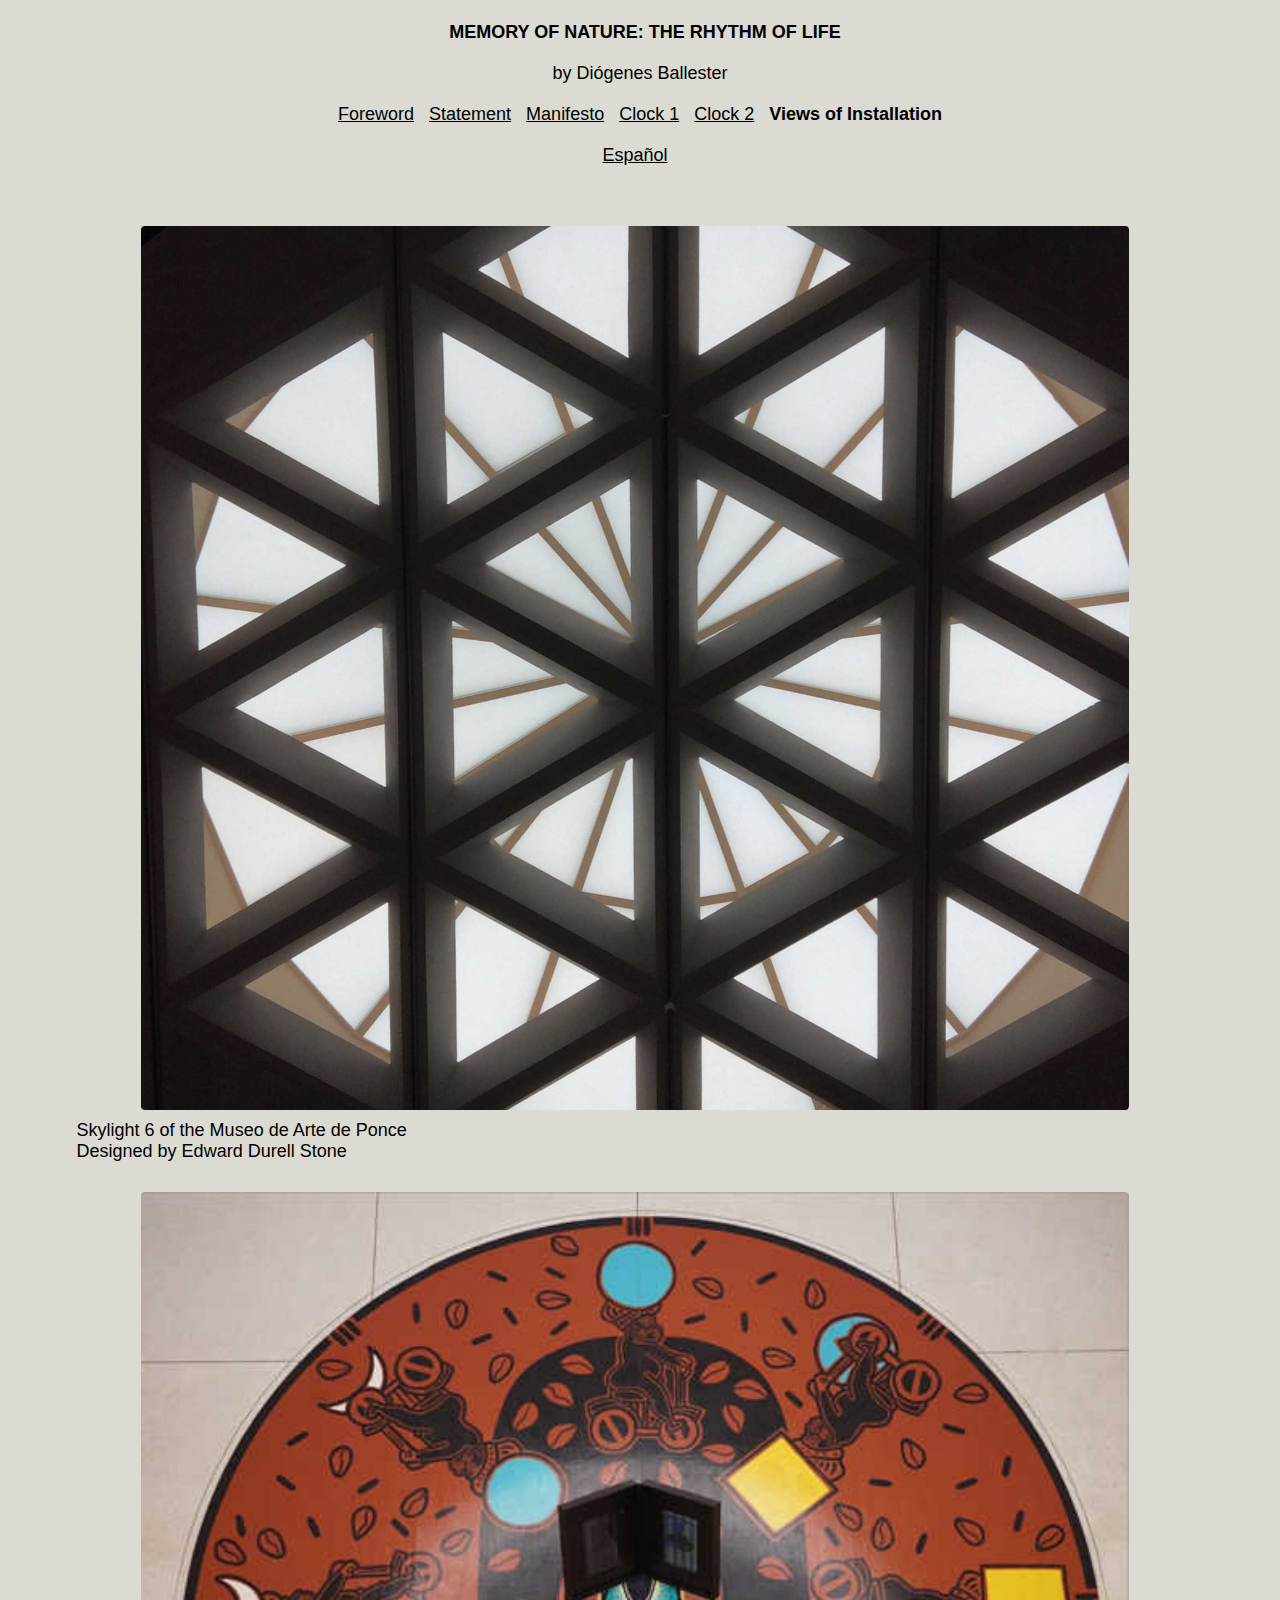
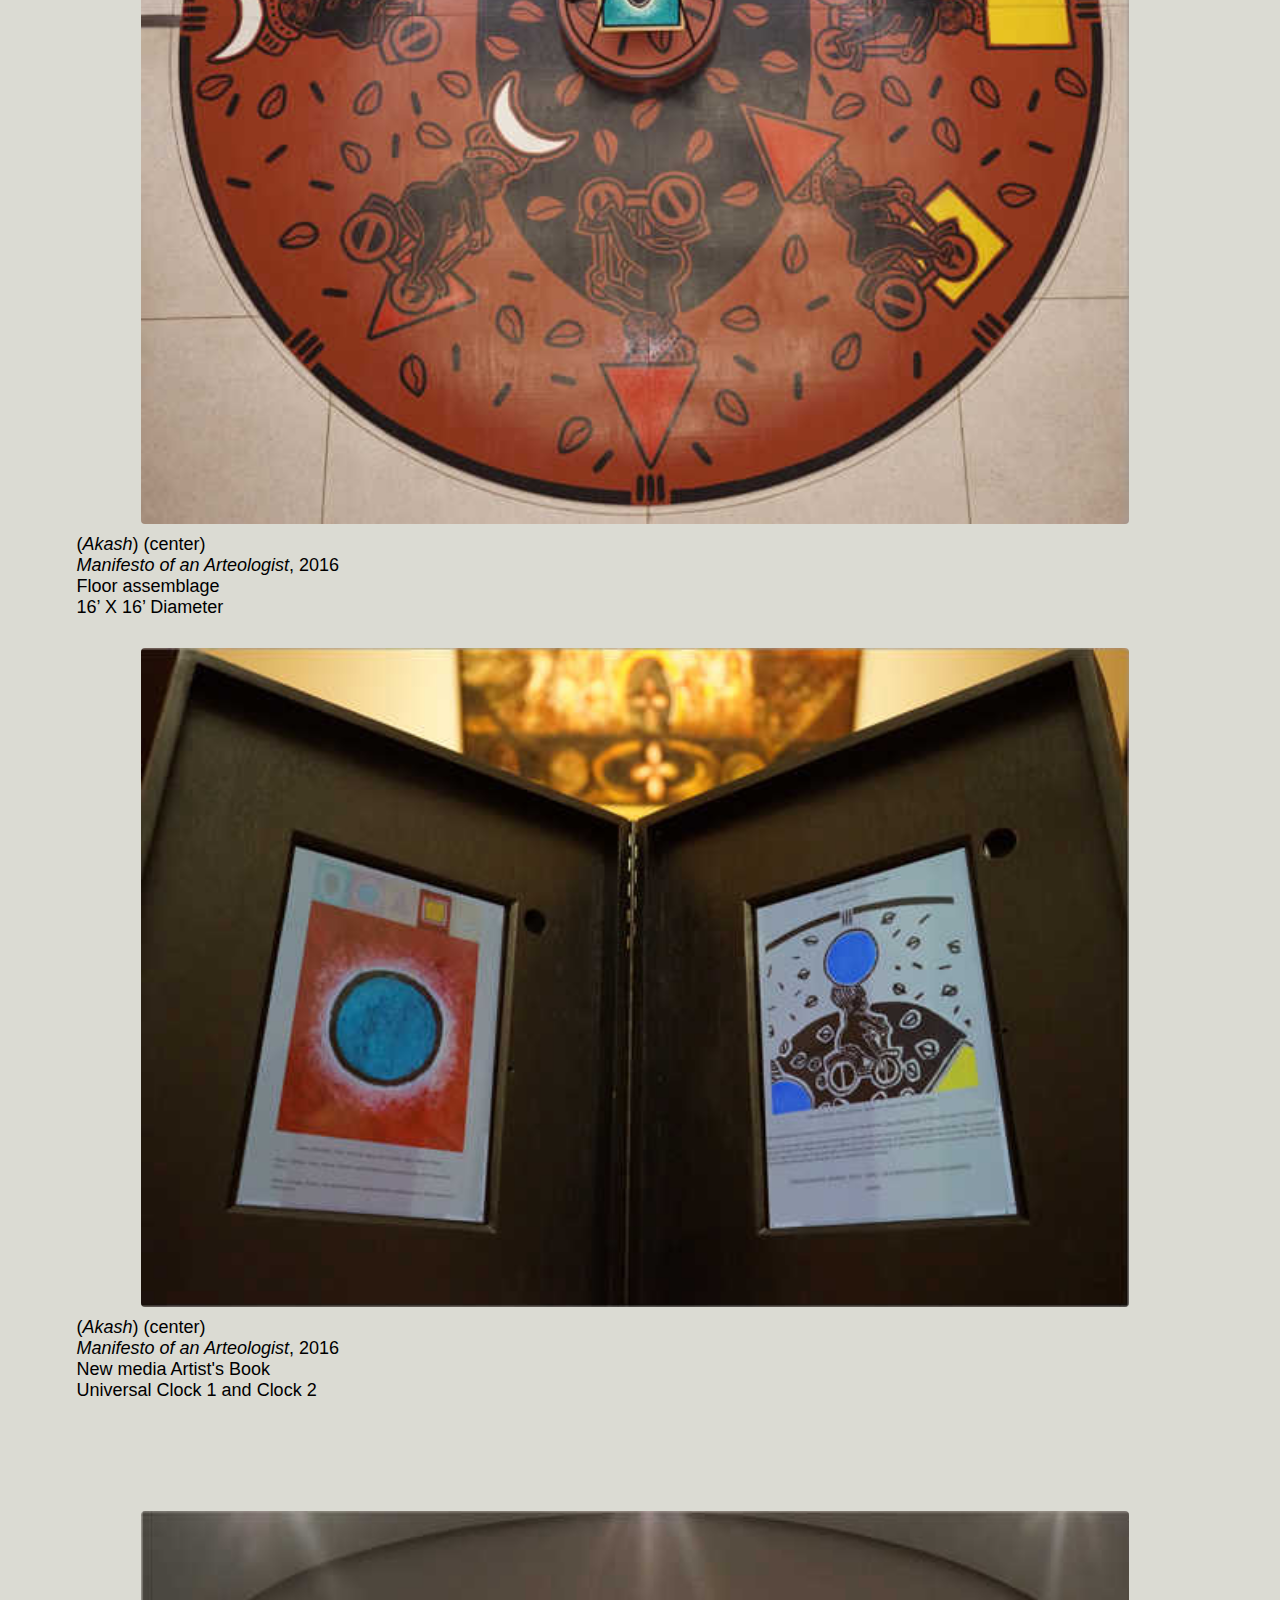
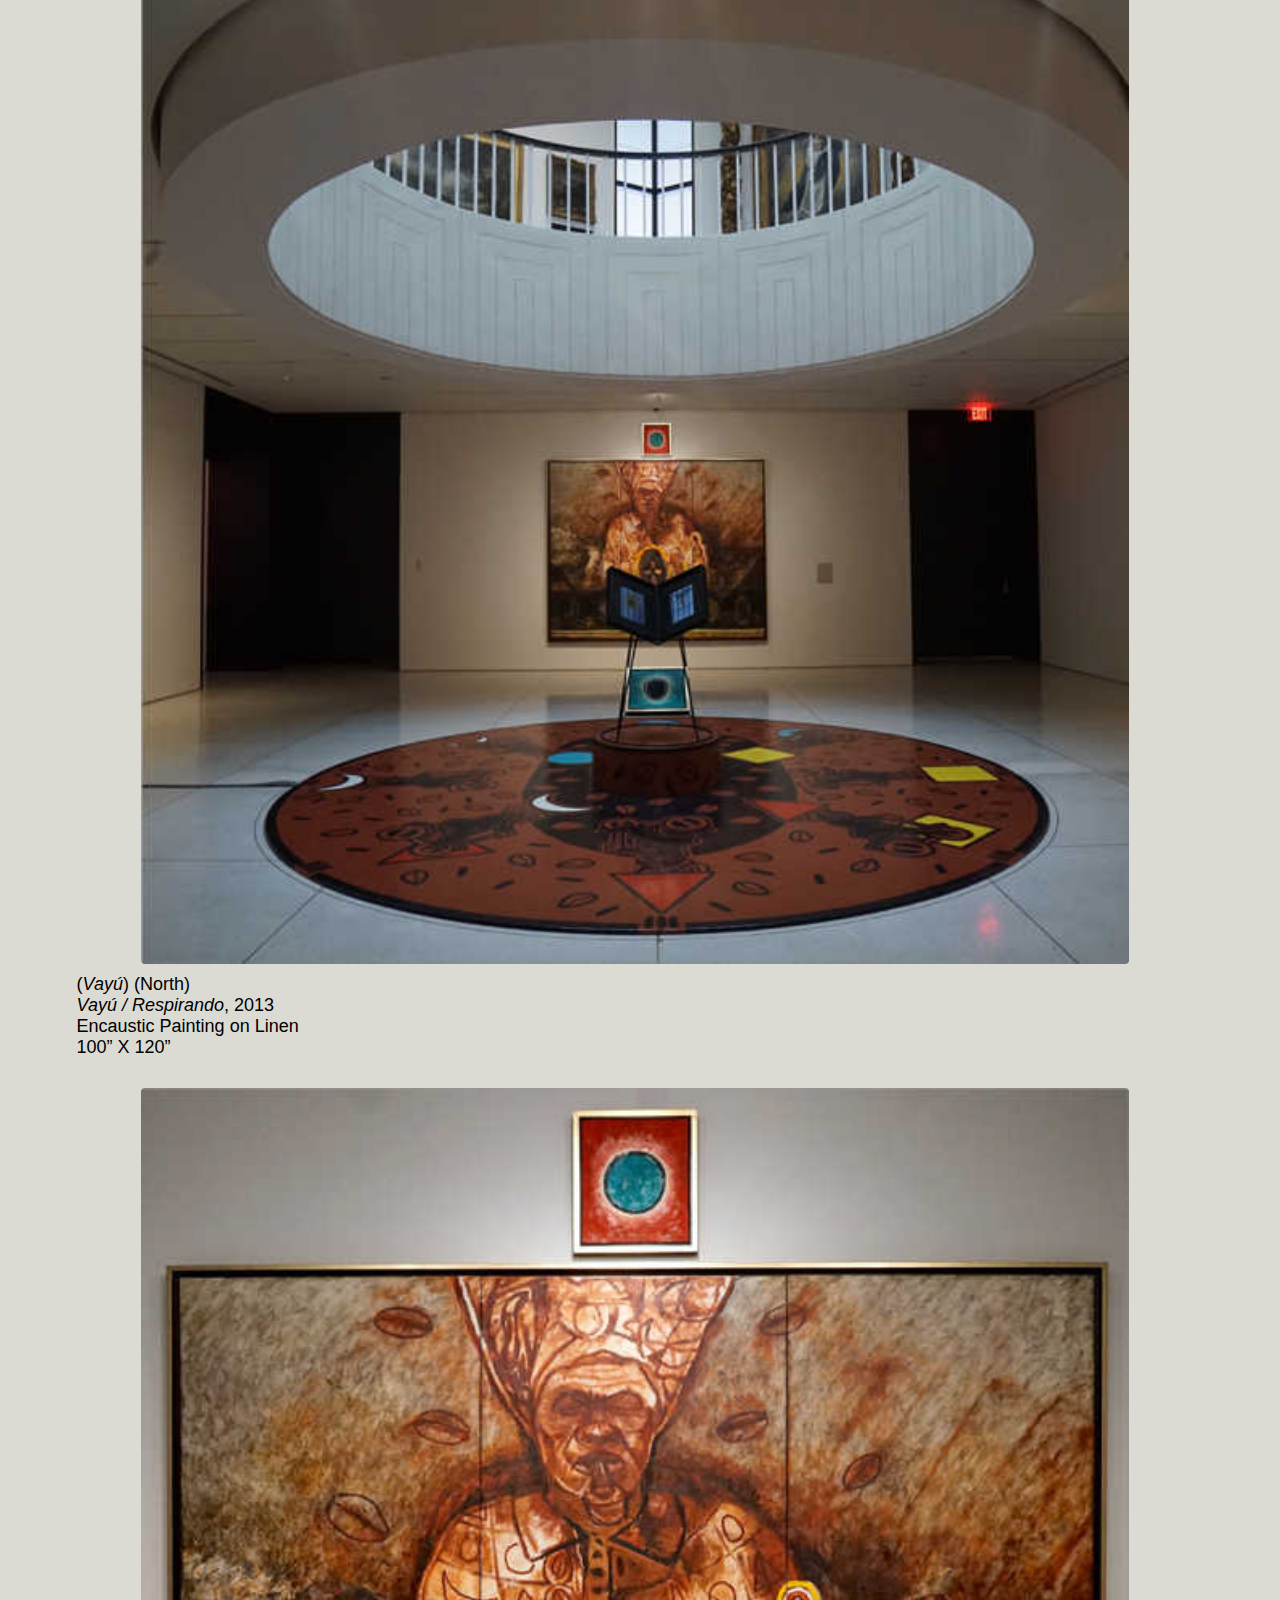
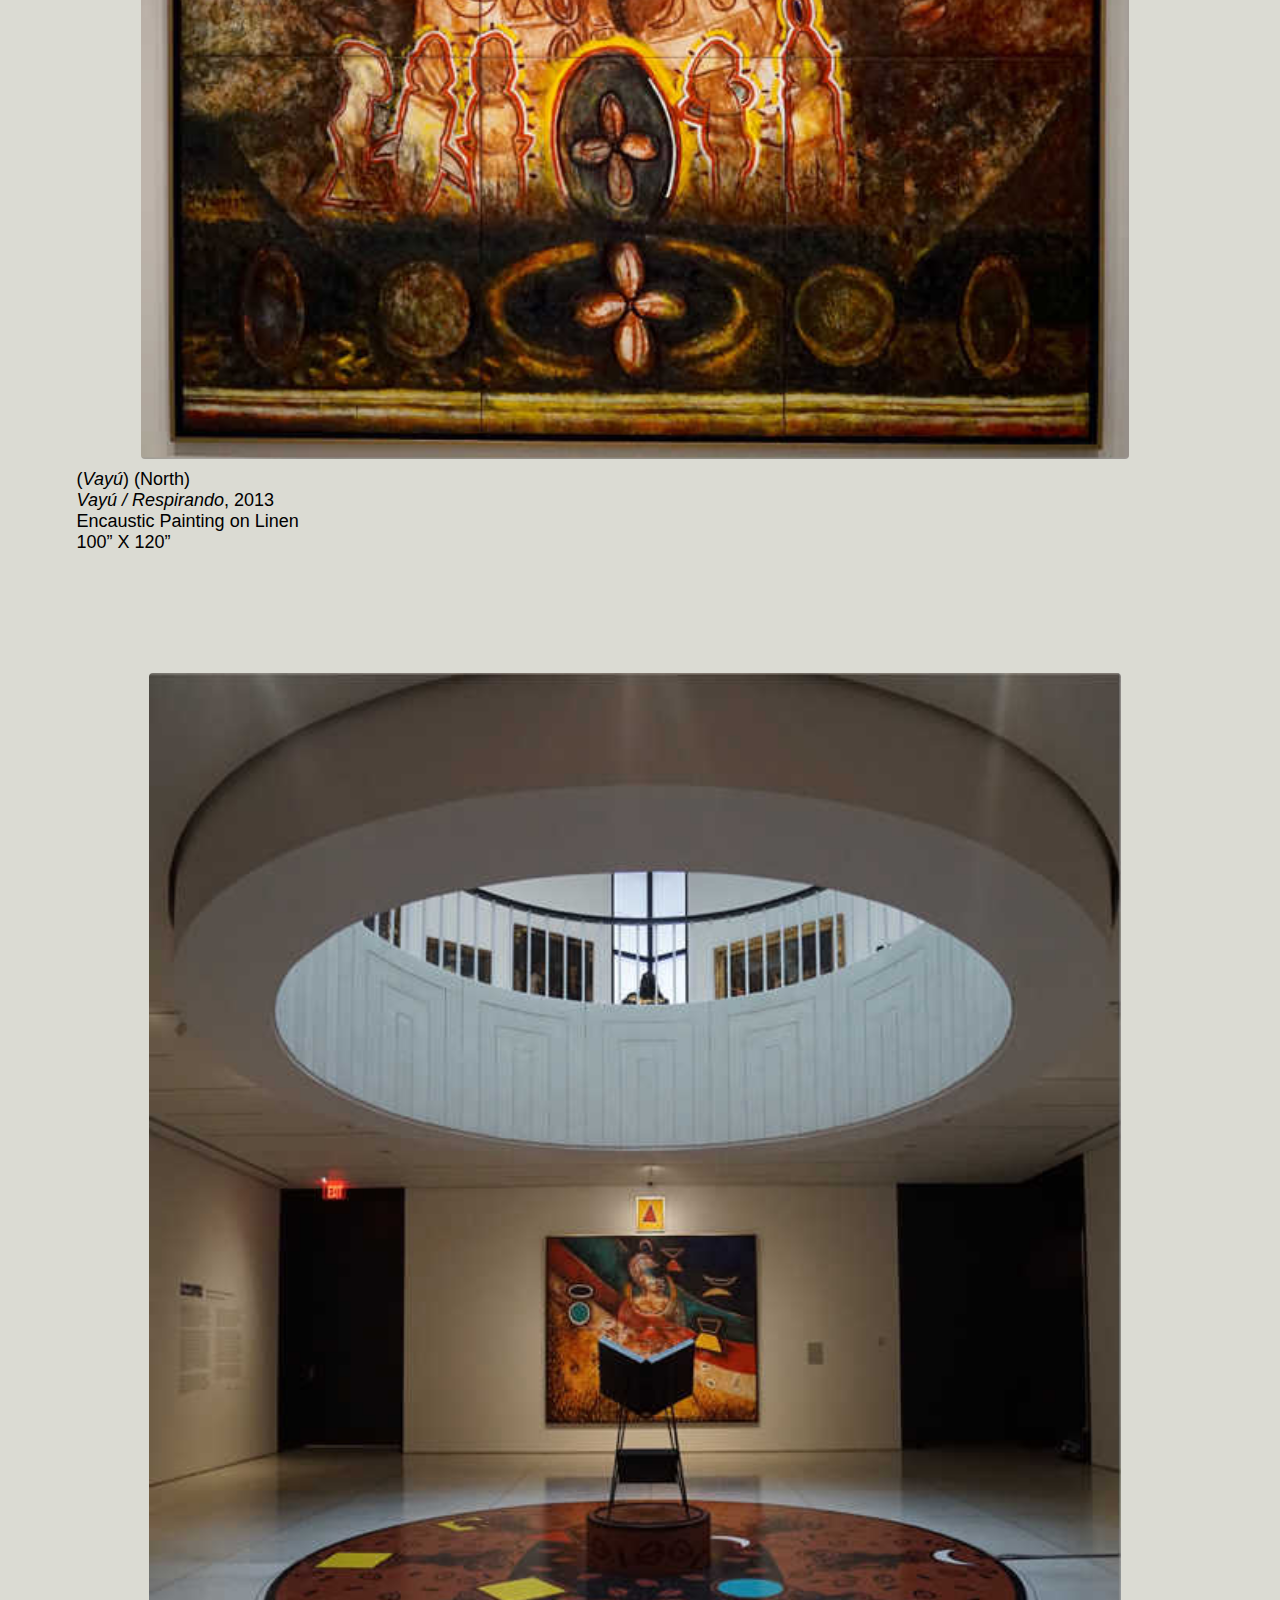
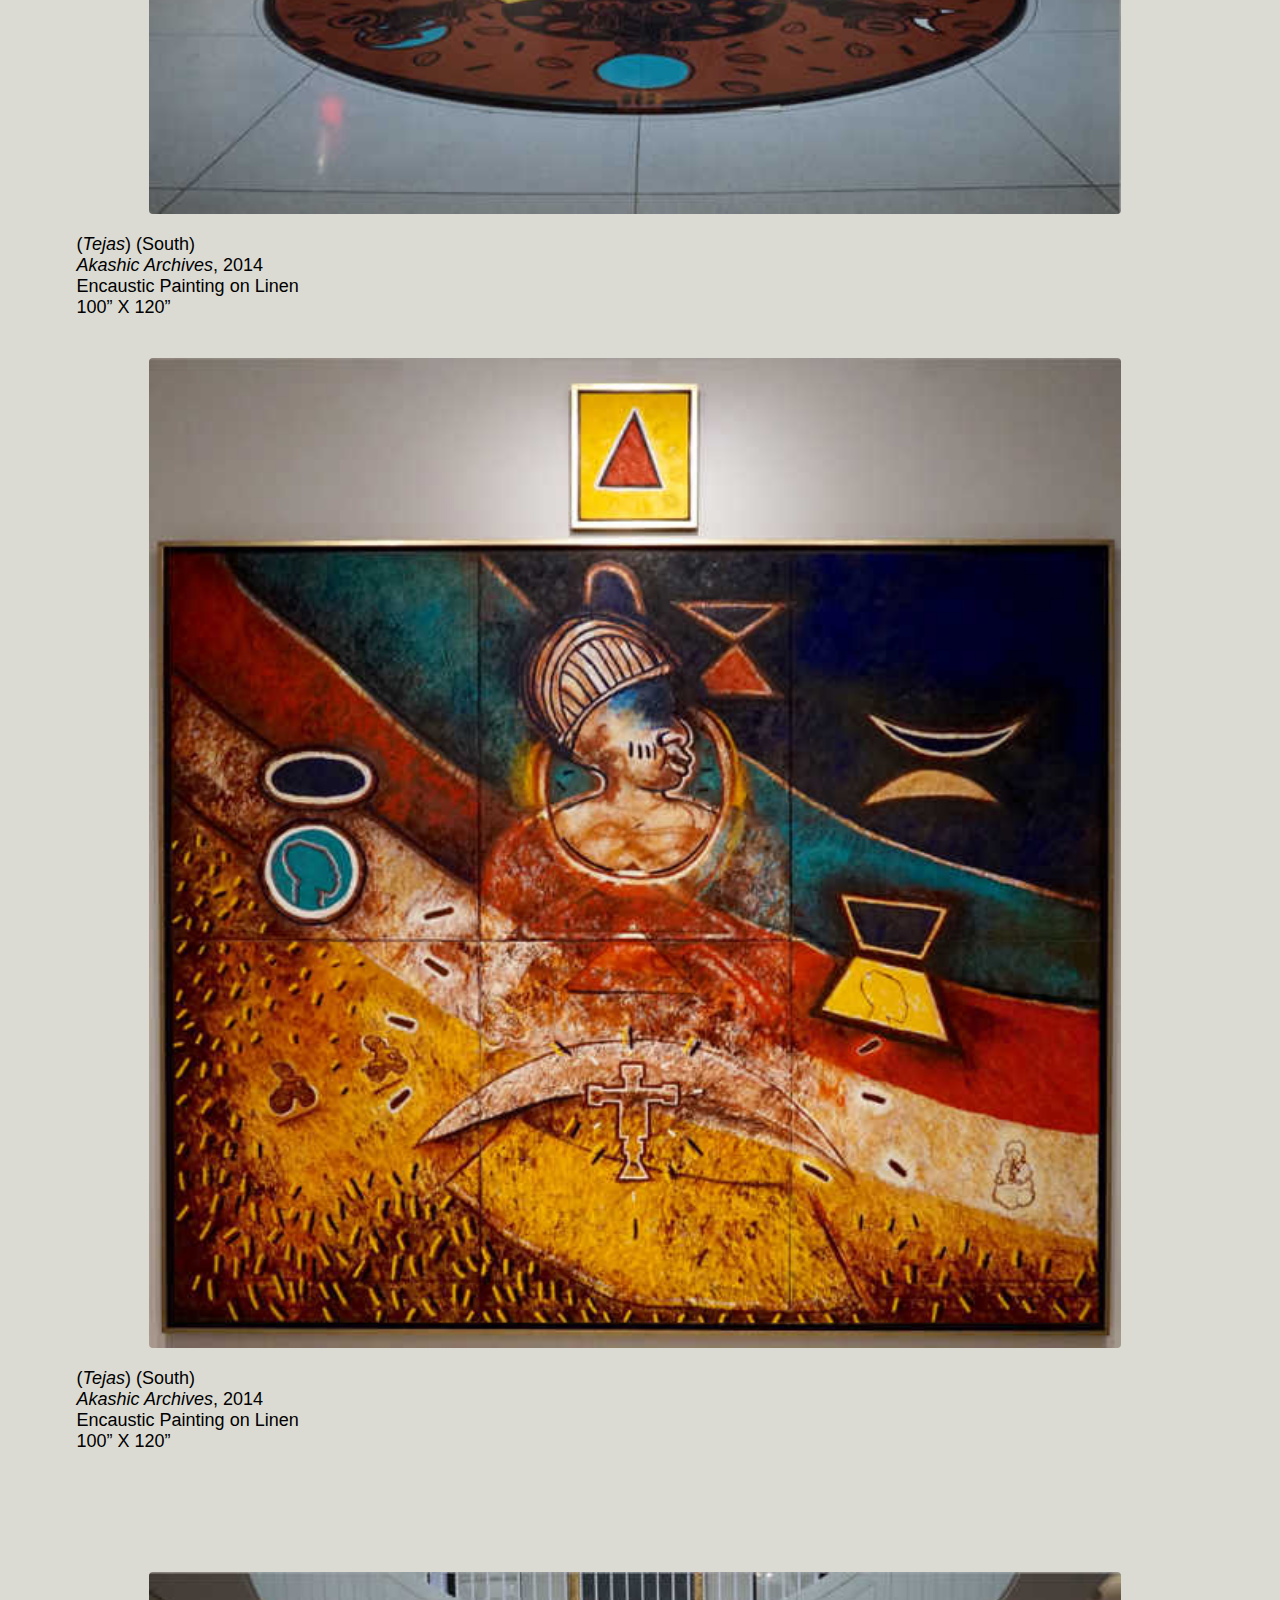
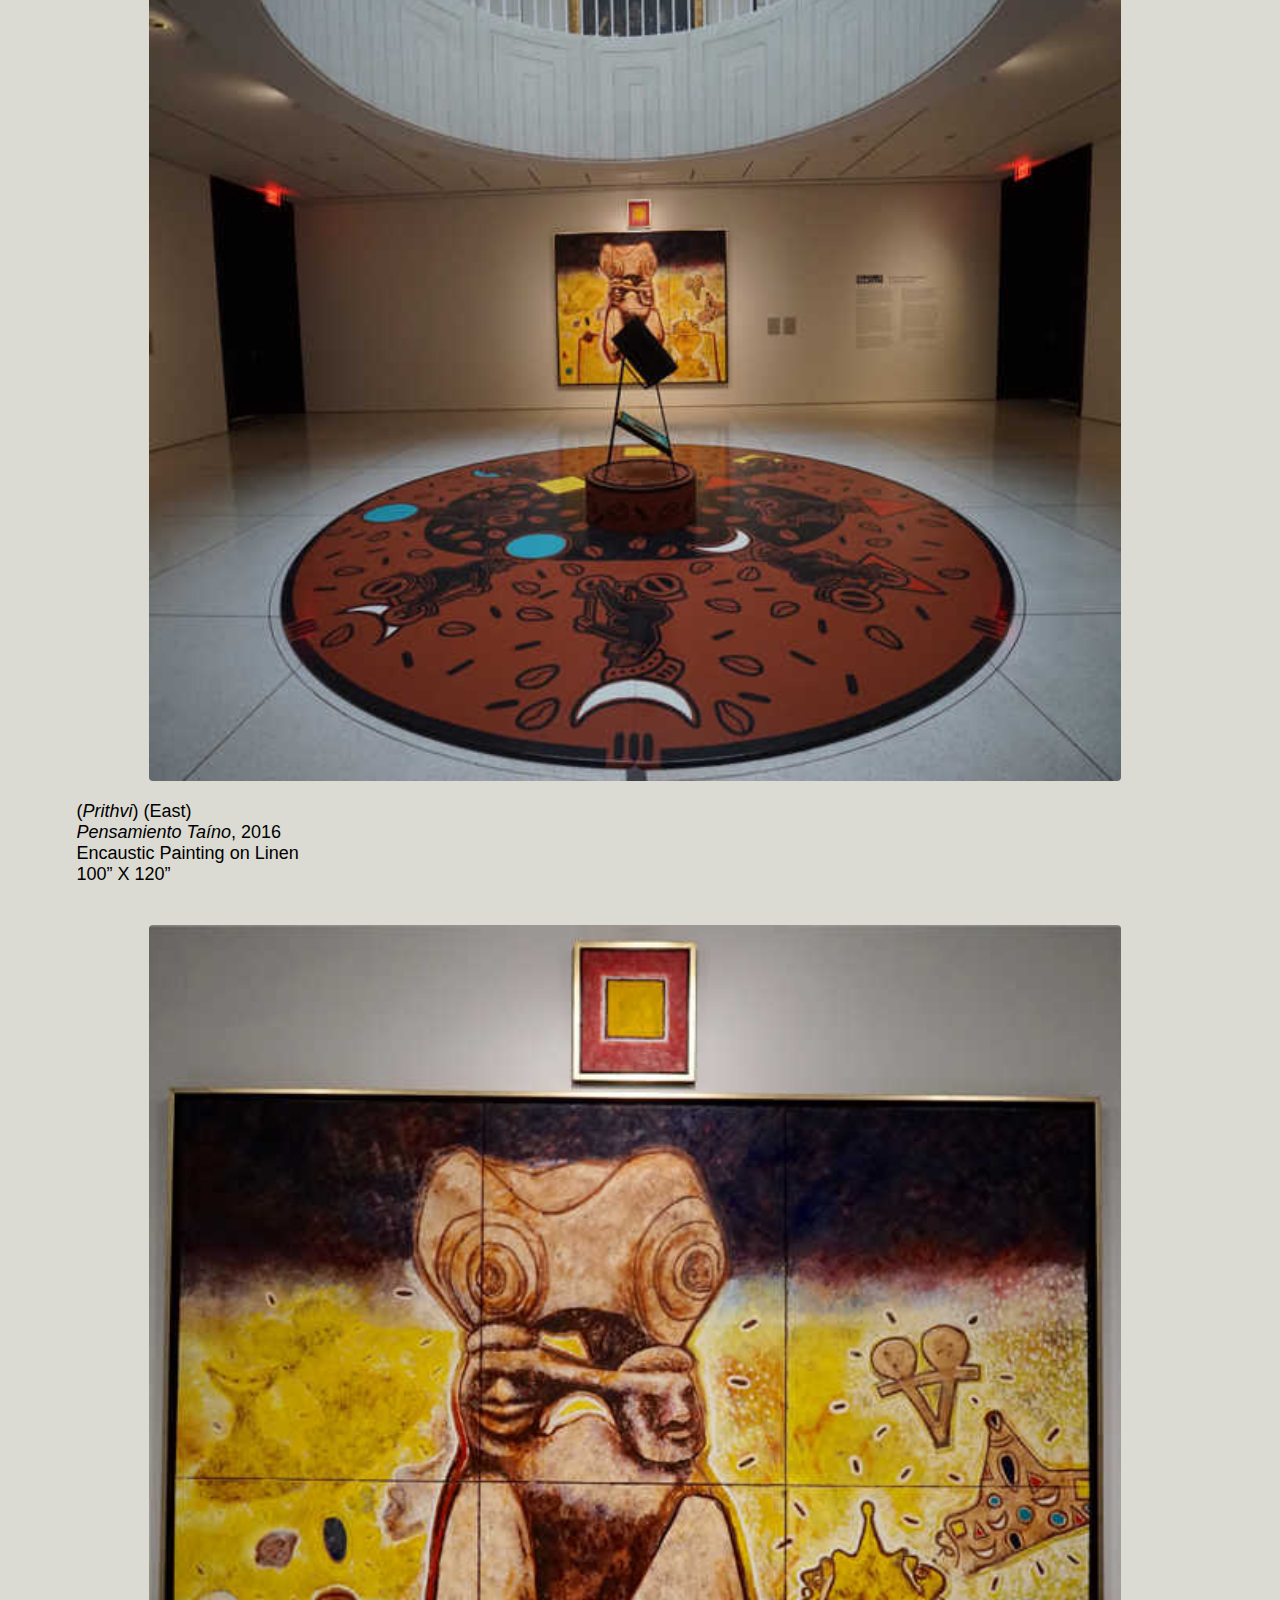
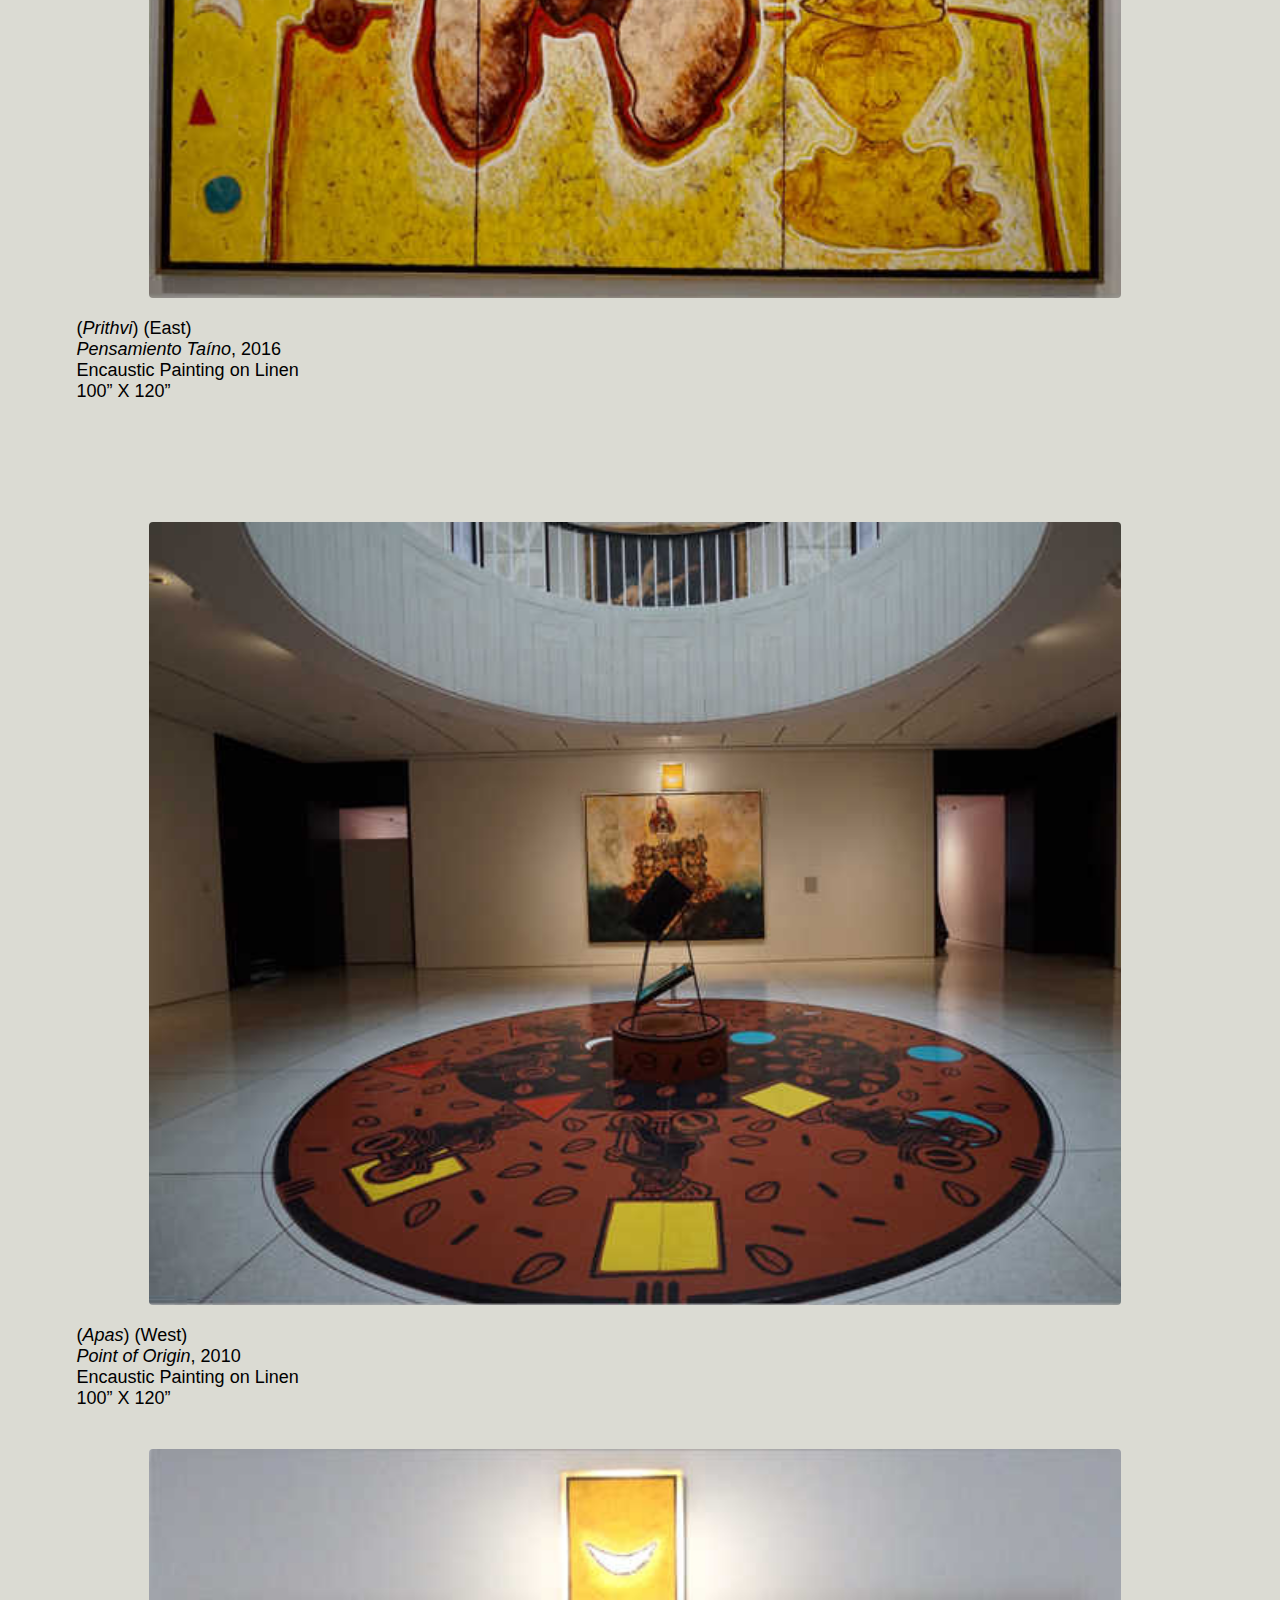
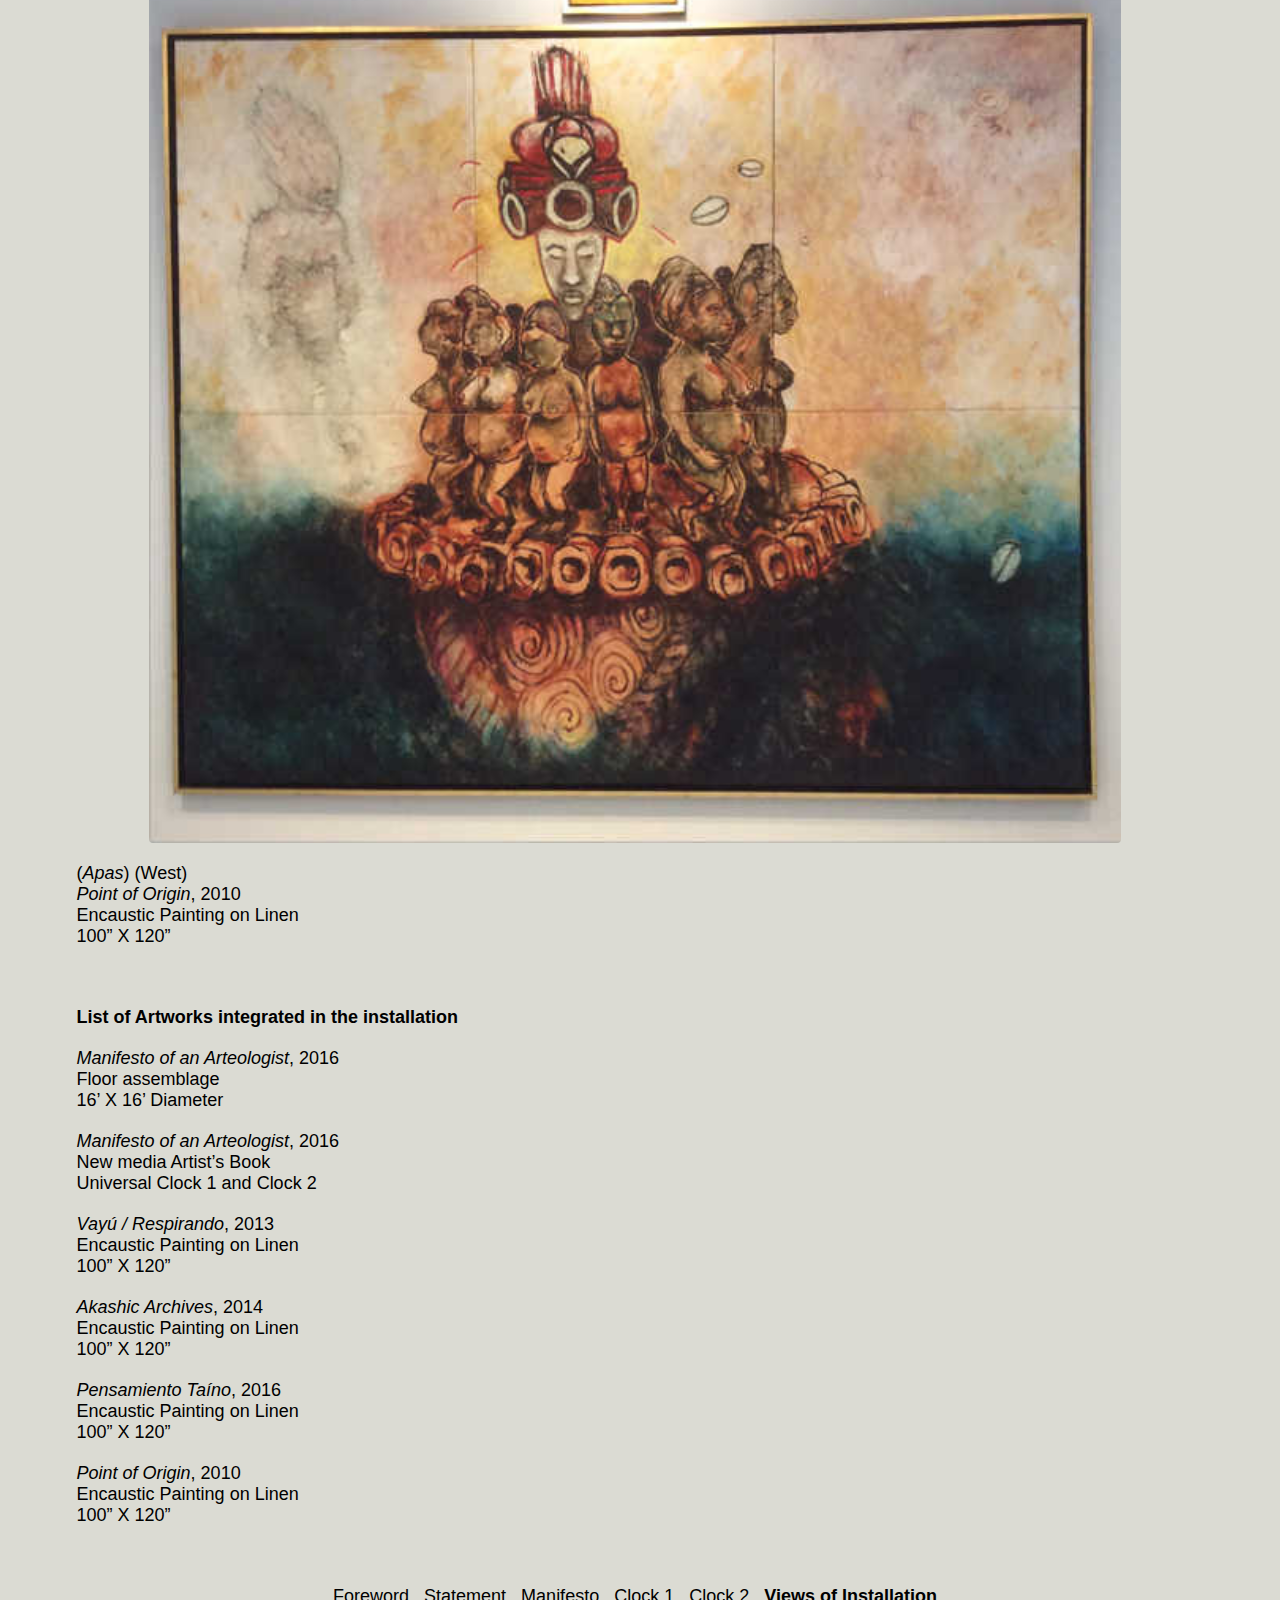
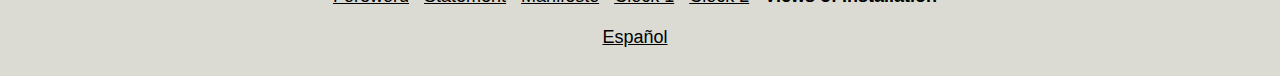
==== commit d7c5a88c: "spaces" ====
--- a/memnat_art_en.html
+++ b/memnat_art_en.html
@@ -50,7 +50,7 @@
   <p class="p8">(<i>Akash</i>) (center)</p>
   <p class="p8"><i>Manifesto of an Arteologist</i>, 2016</p>
 <p class="p8">Floor assemblage</p>
-  <p class="p8">16’ X16’ Diameter</p>
+  <p class="p8">16’ X 16’ Diameter</p>
 </div>
 <div class="unit whole center"></div>
 <img class="img art" src="img/AkashBookNew.jpg" />
@@ -174,7 +174,7 @@
 <div class="unit whole left">
   <p class="p8"> <i>Manifesto of an Arteologist</i>, 2016</p>
   <p class="p8"> Floor assemblage</p>
-  <p class="p8"> 16’ X16’ Diameter</p>
+  <p class="p8"> 16’ X 16’ Diameter</p>
 </div>
 
 <div class="unit whole left">
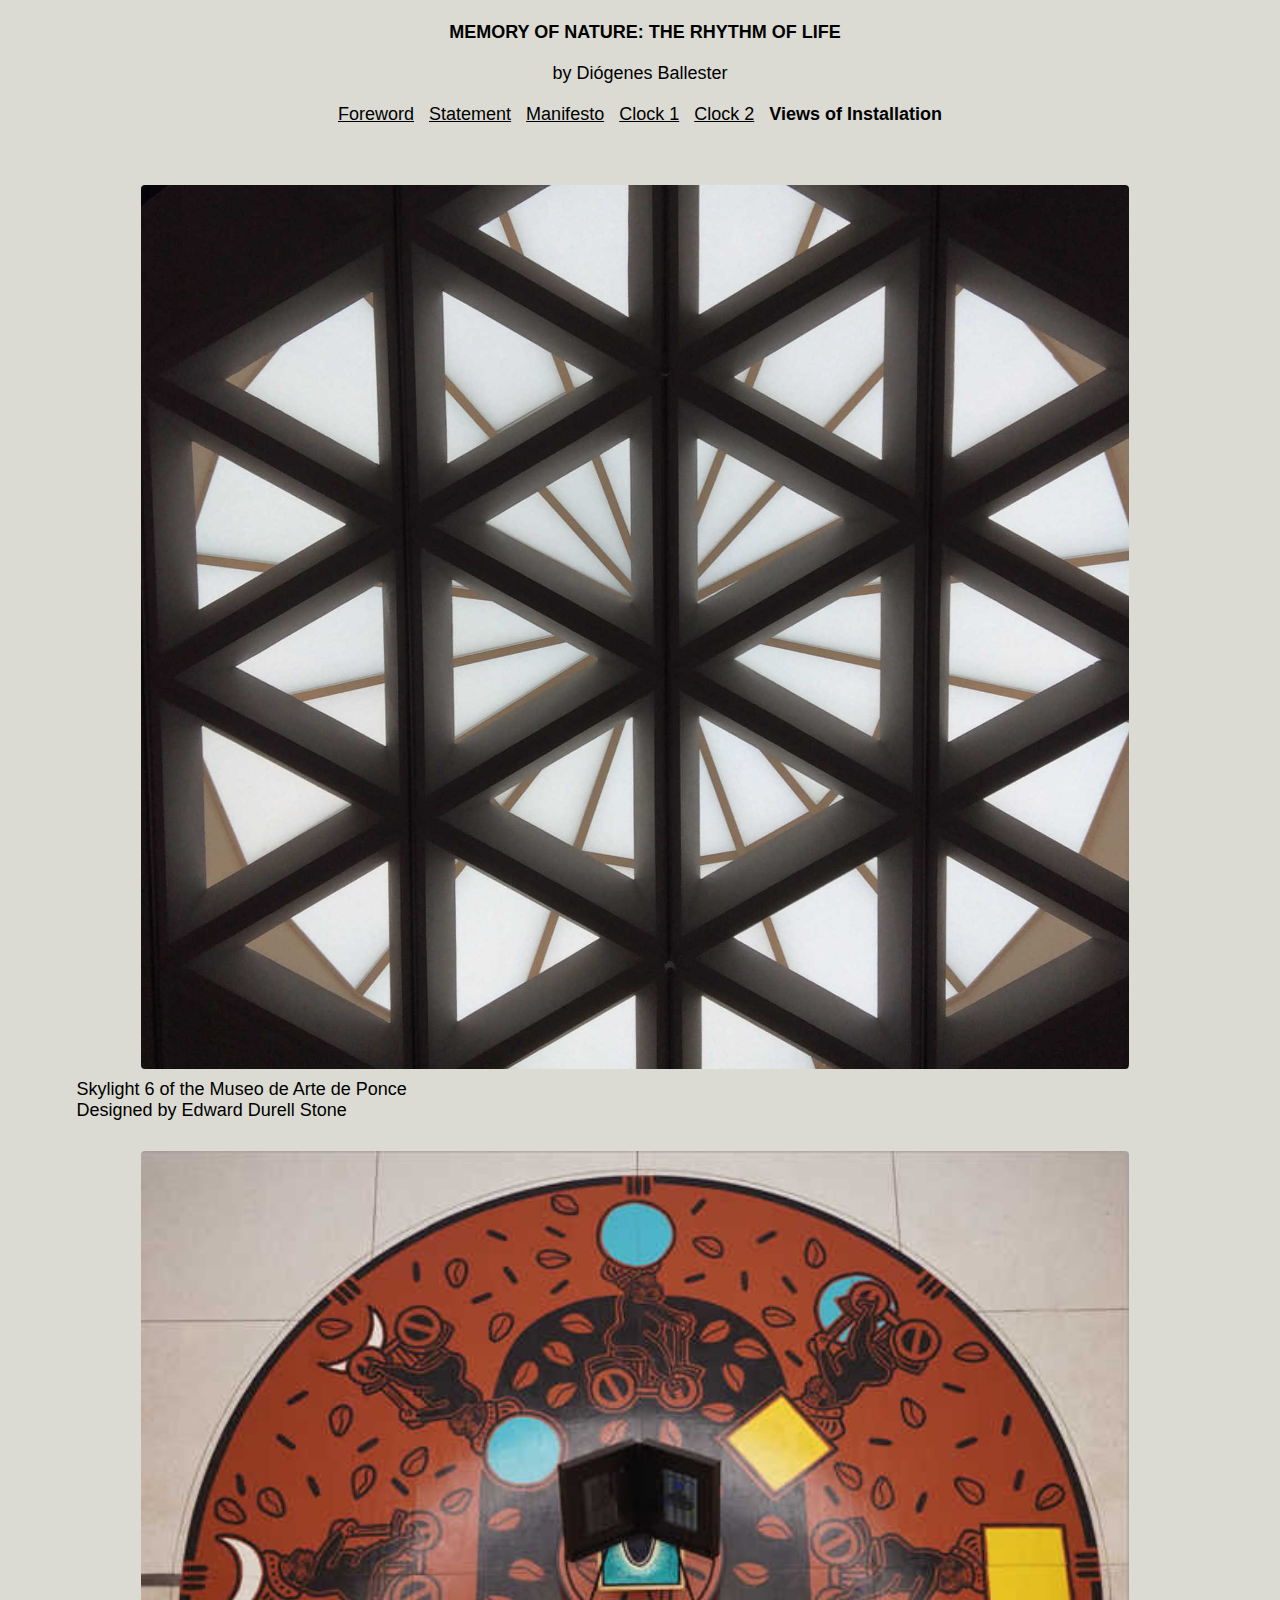
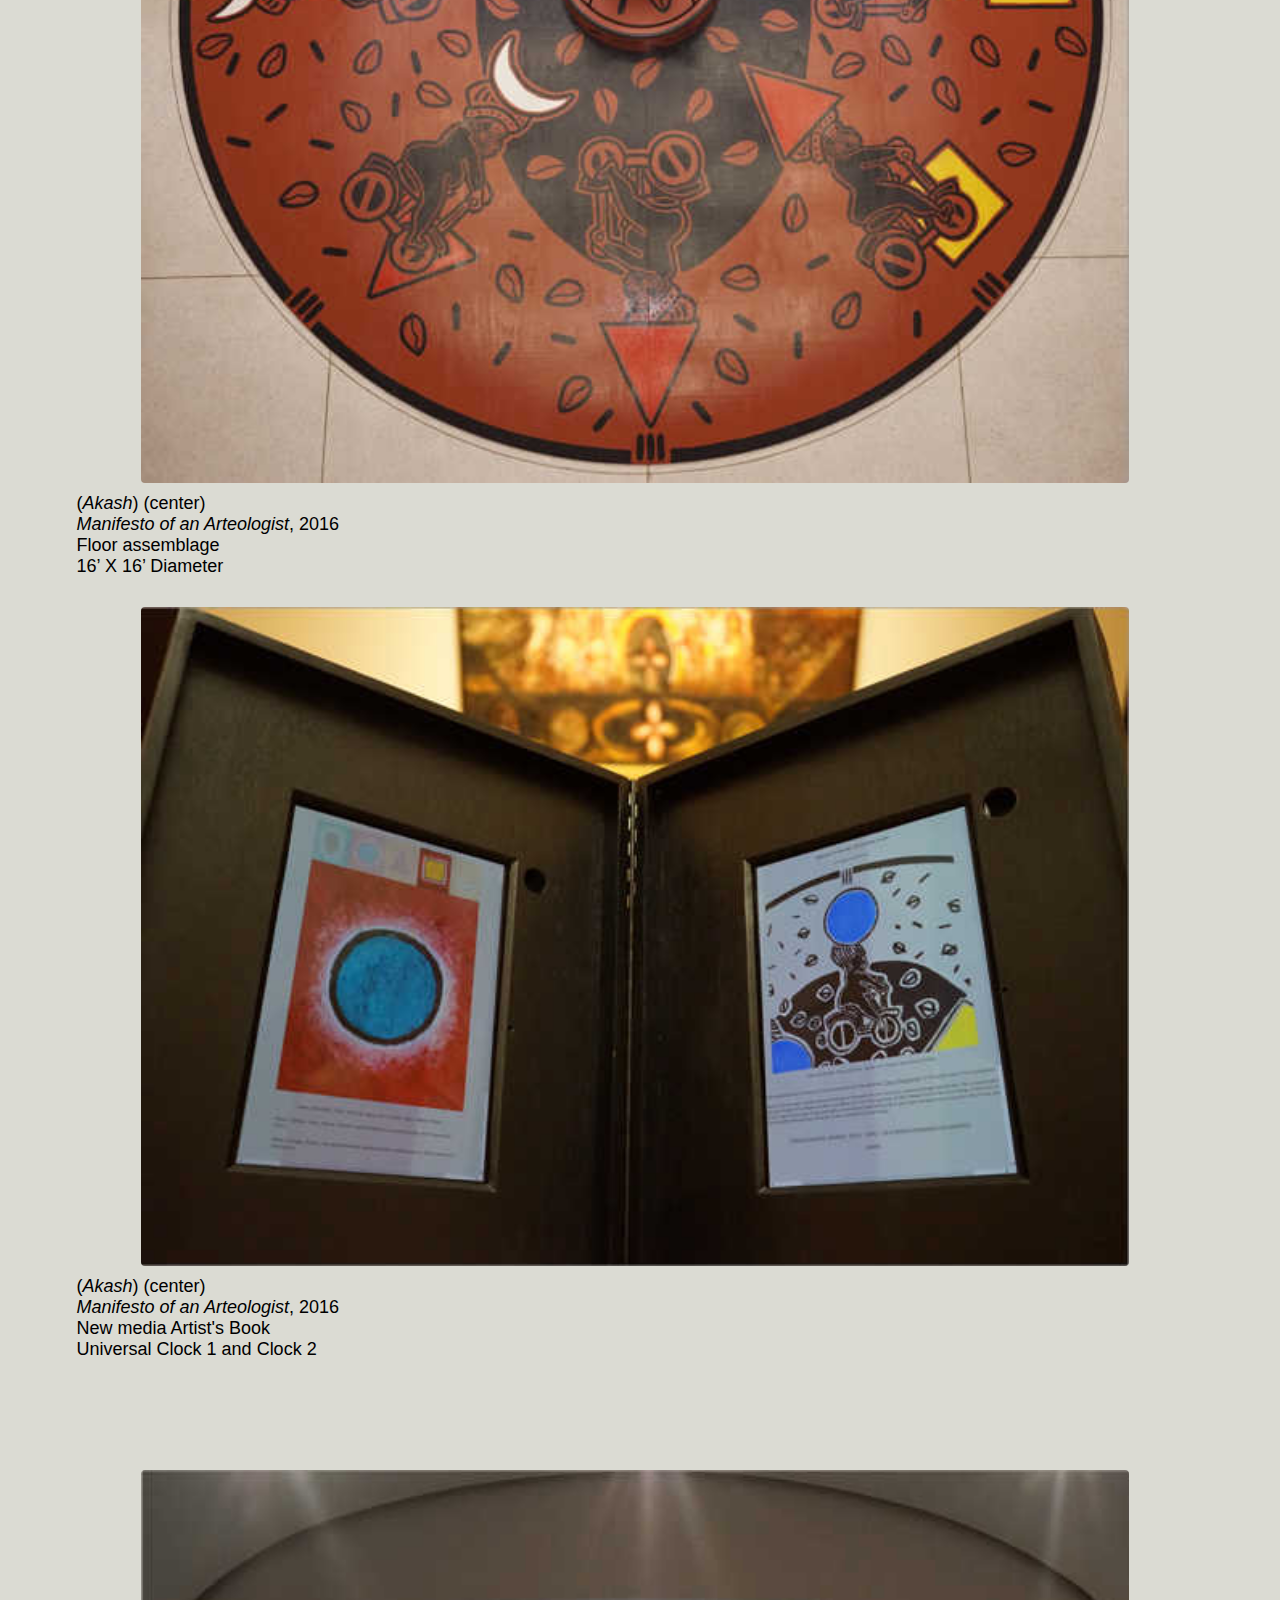
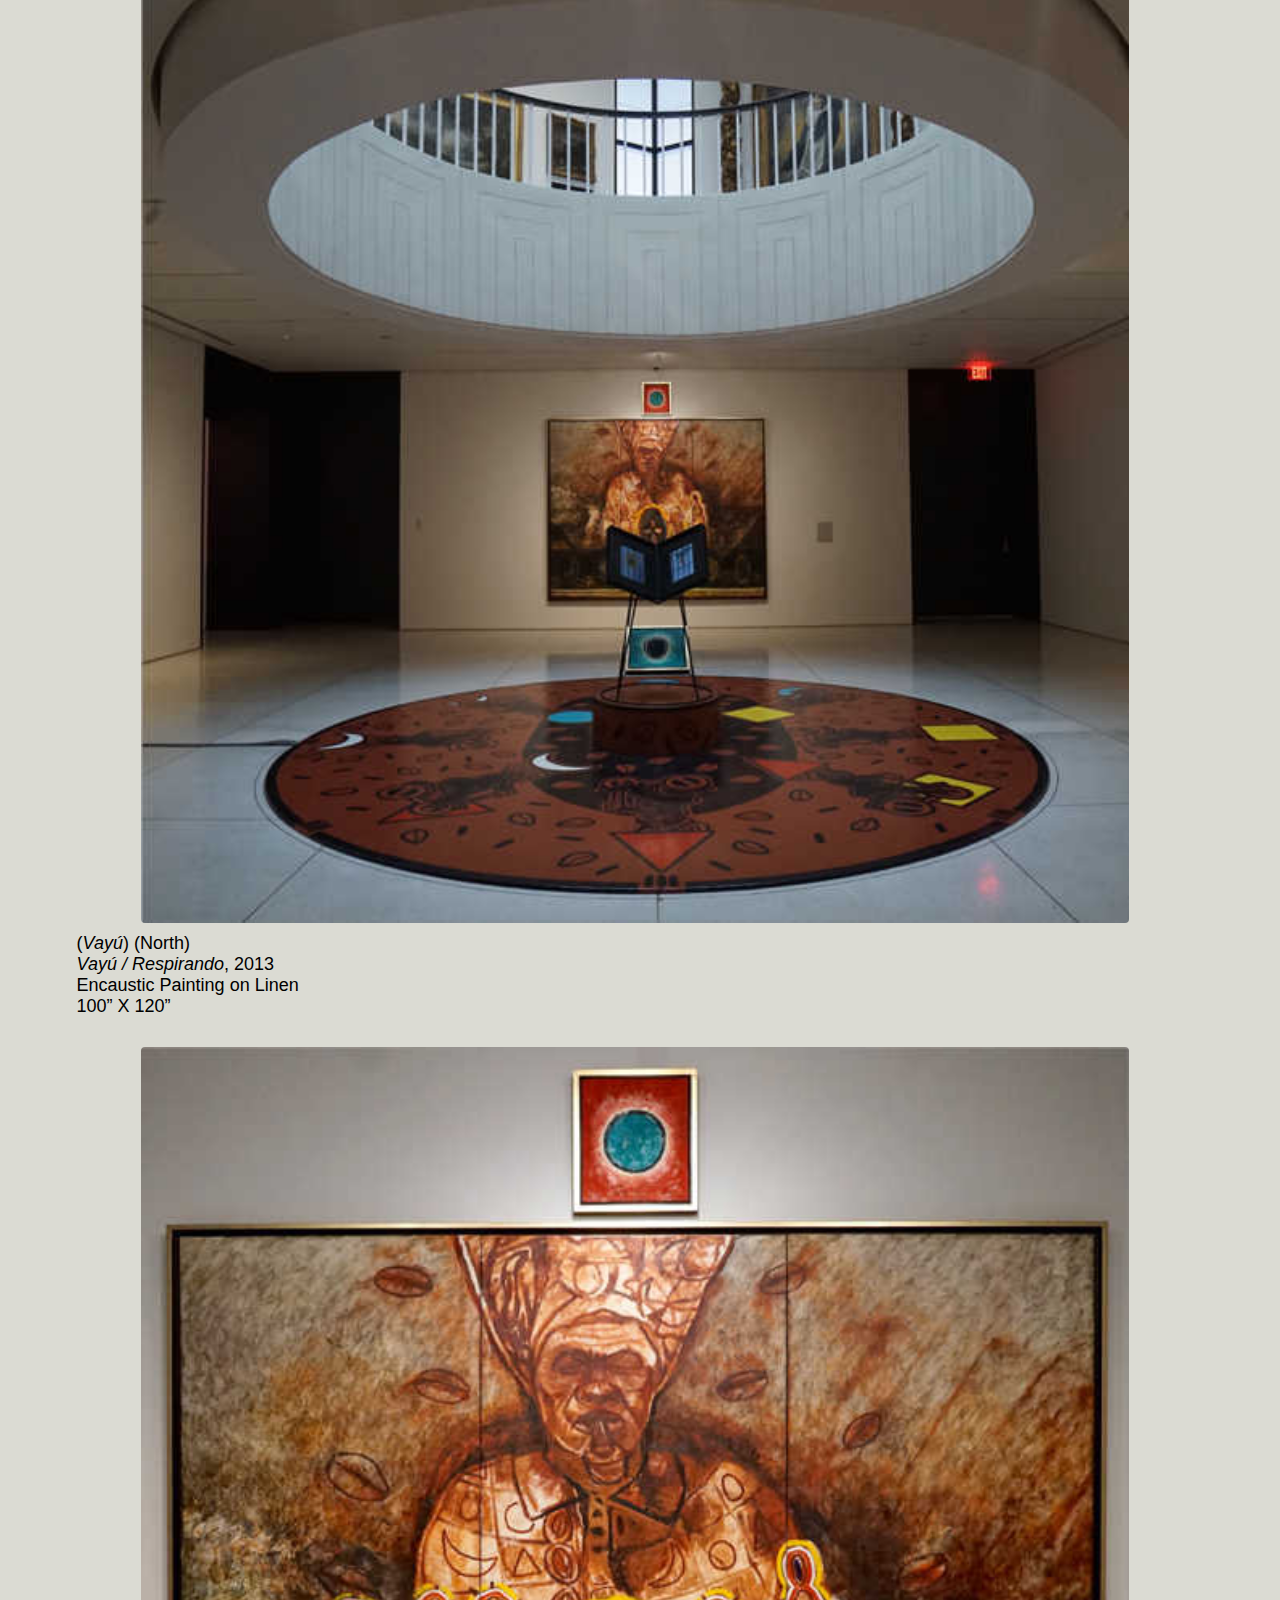
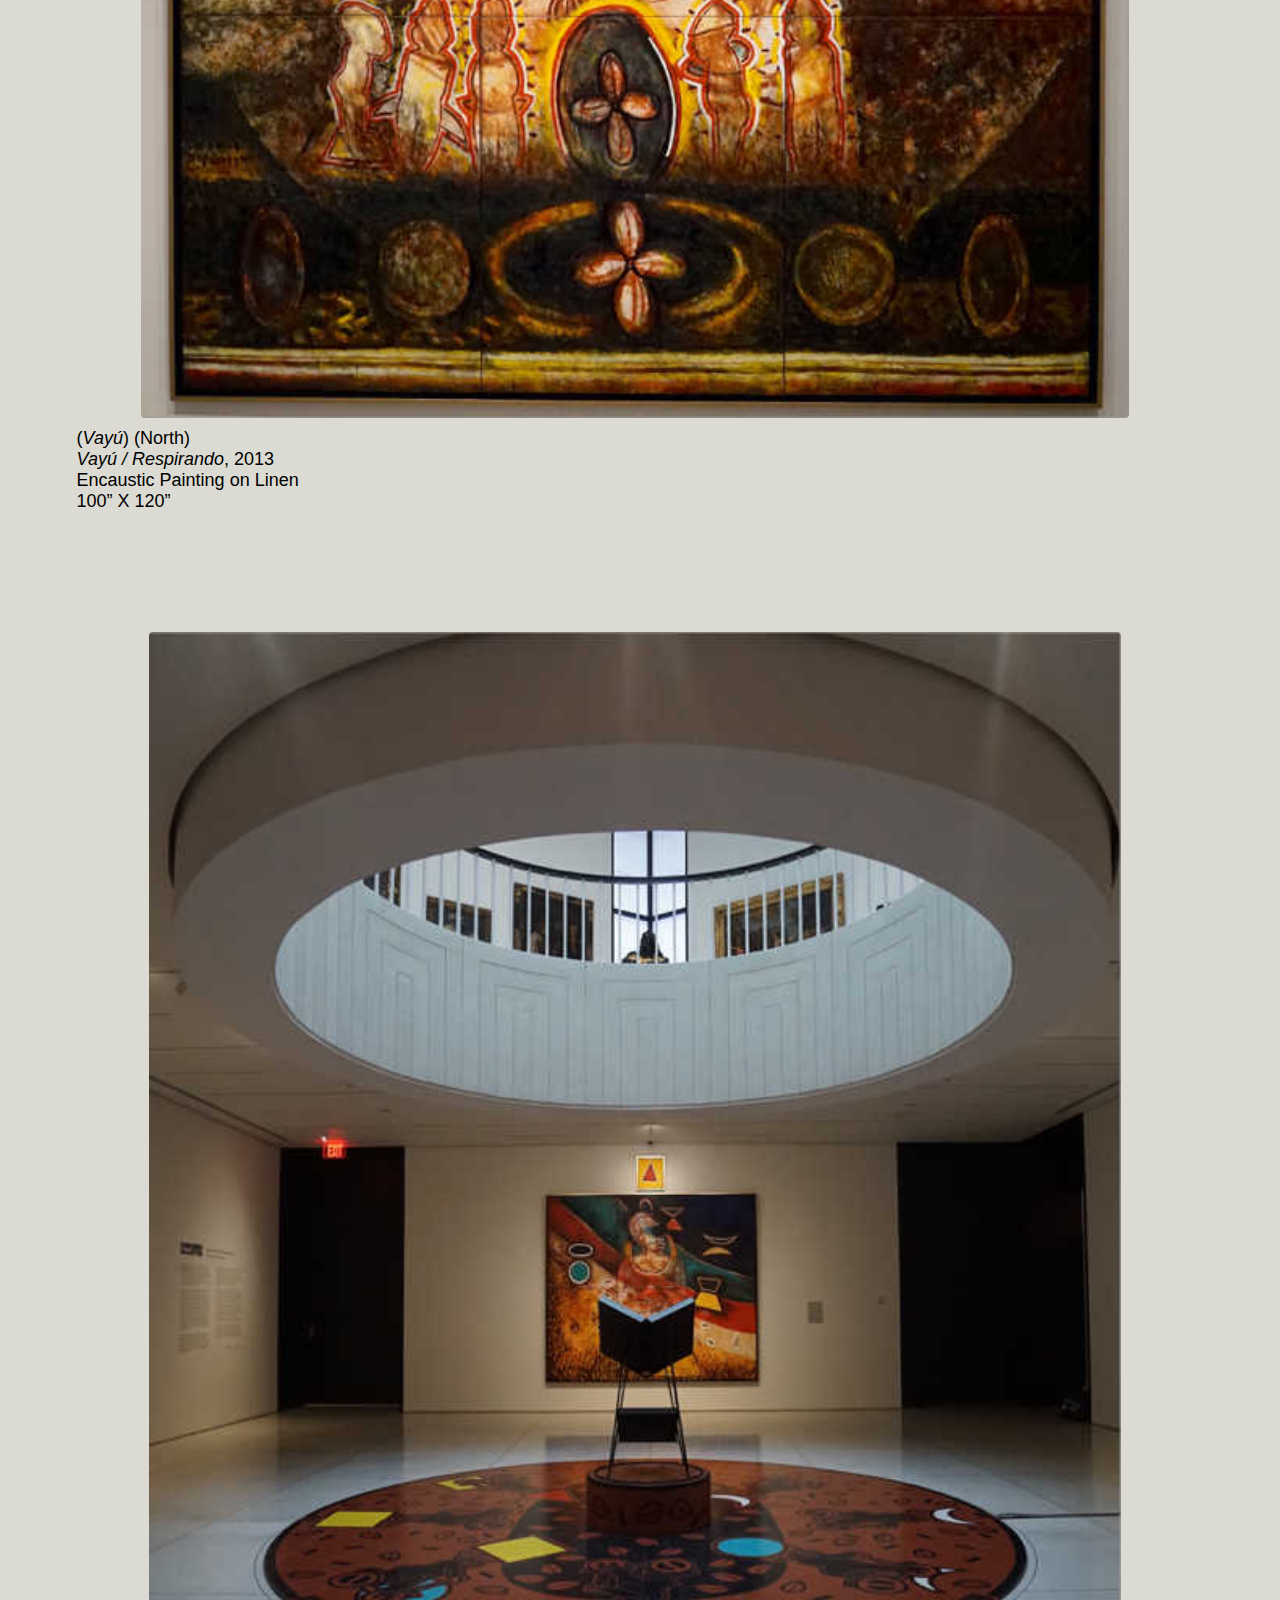
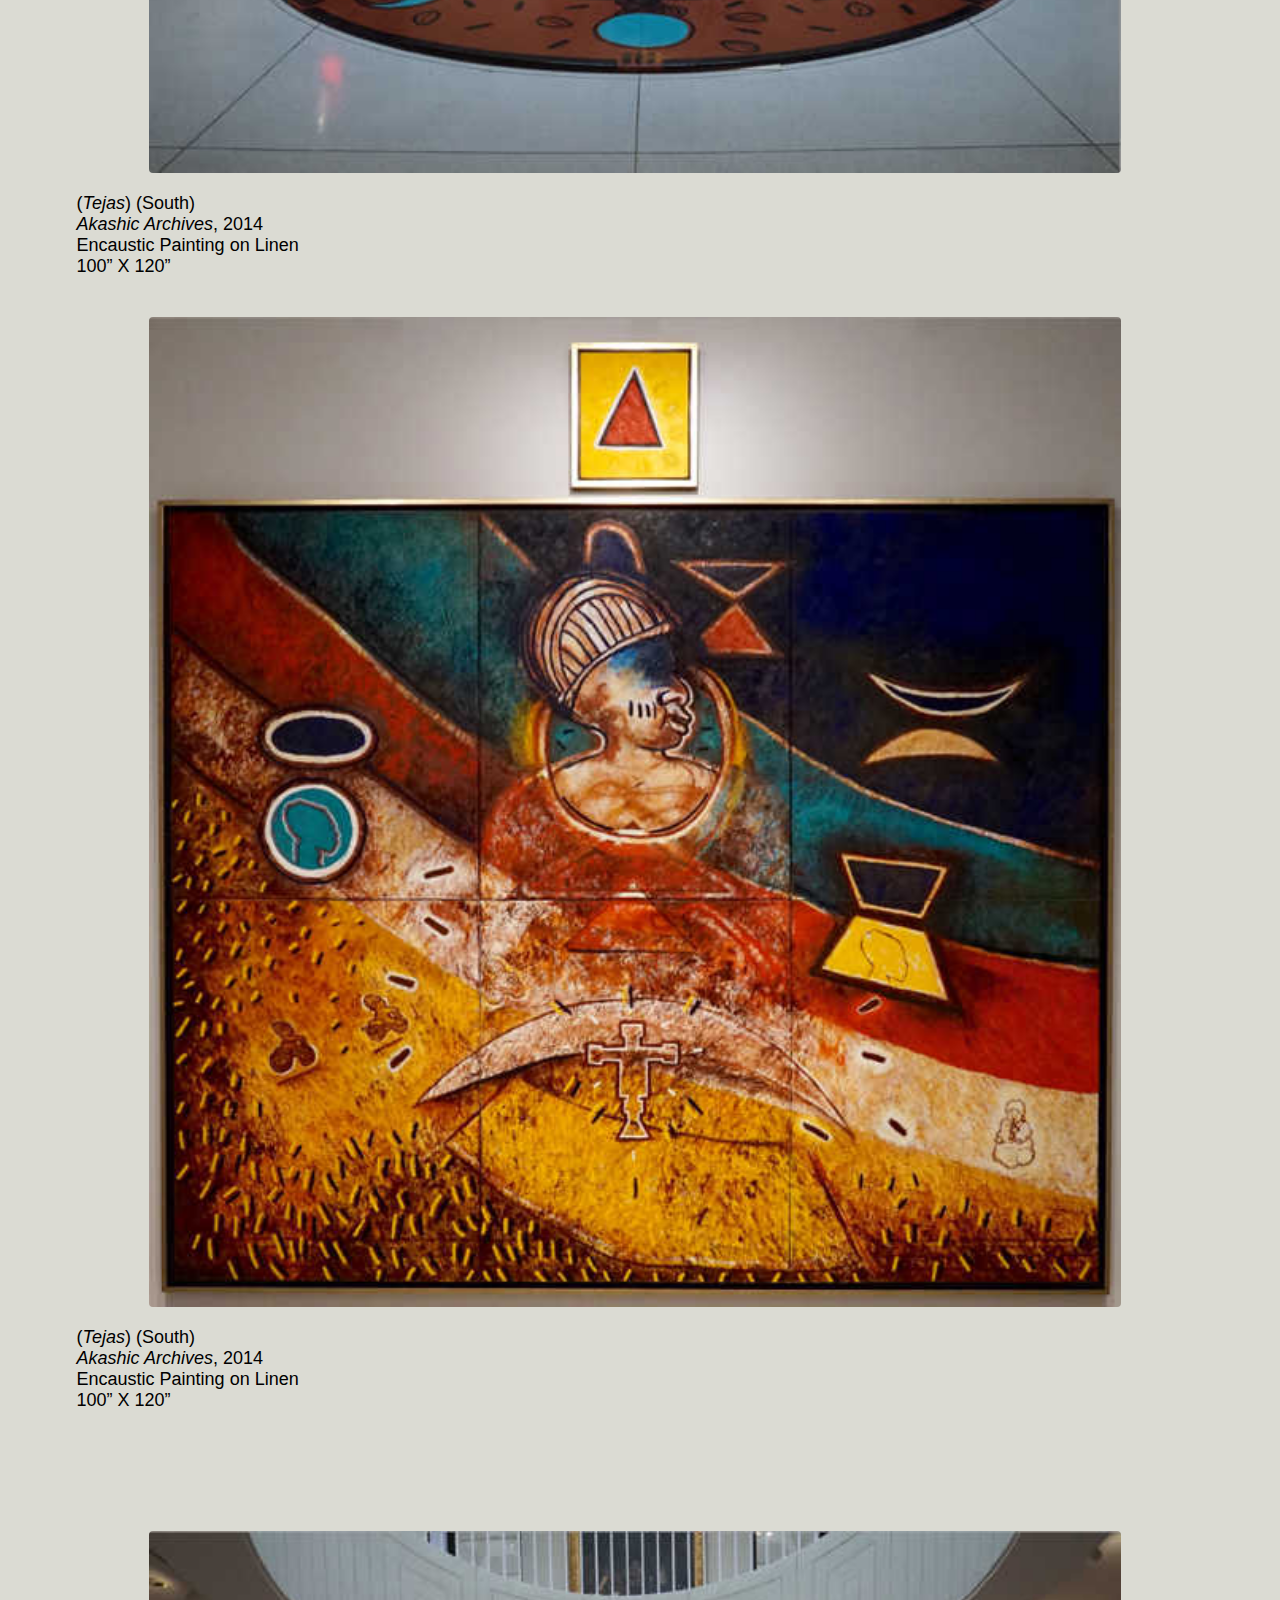
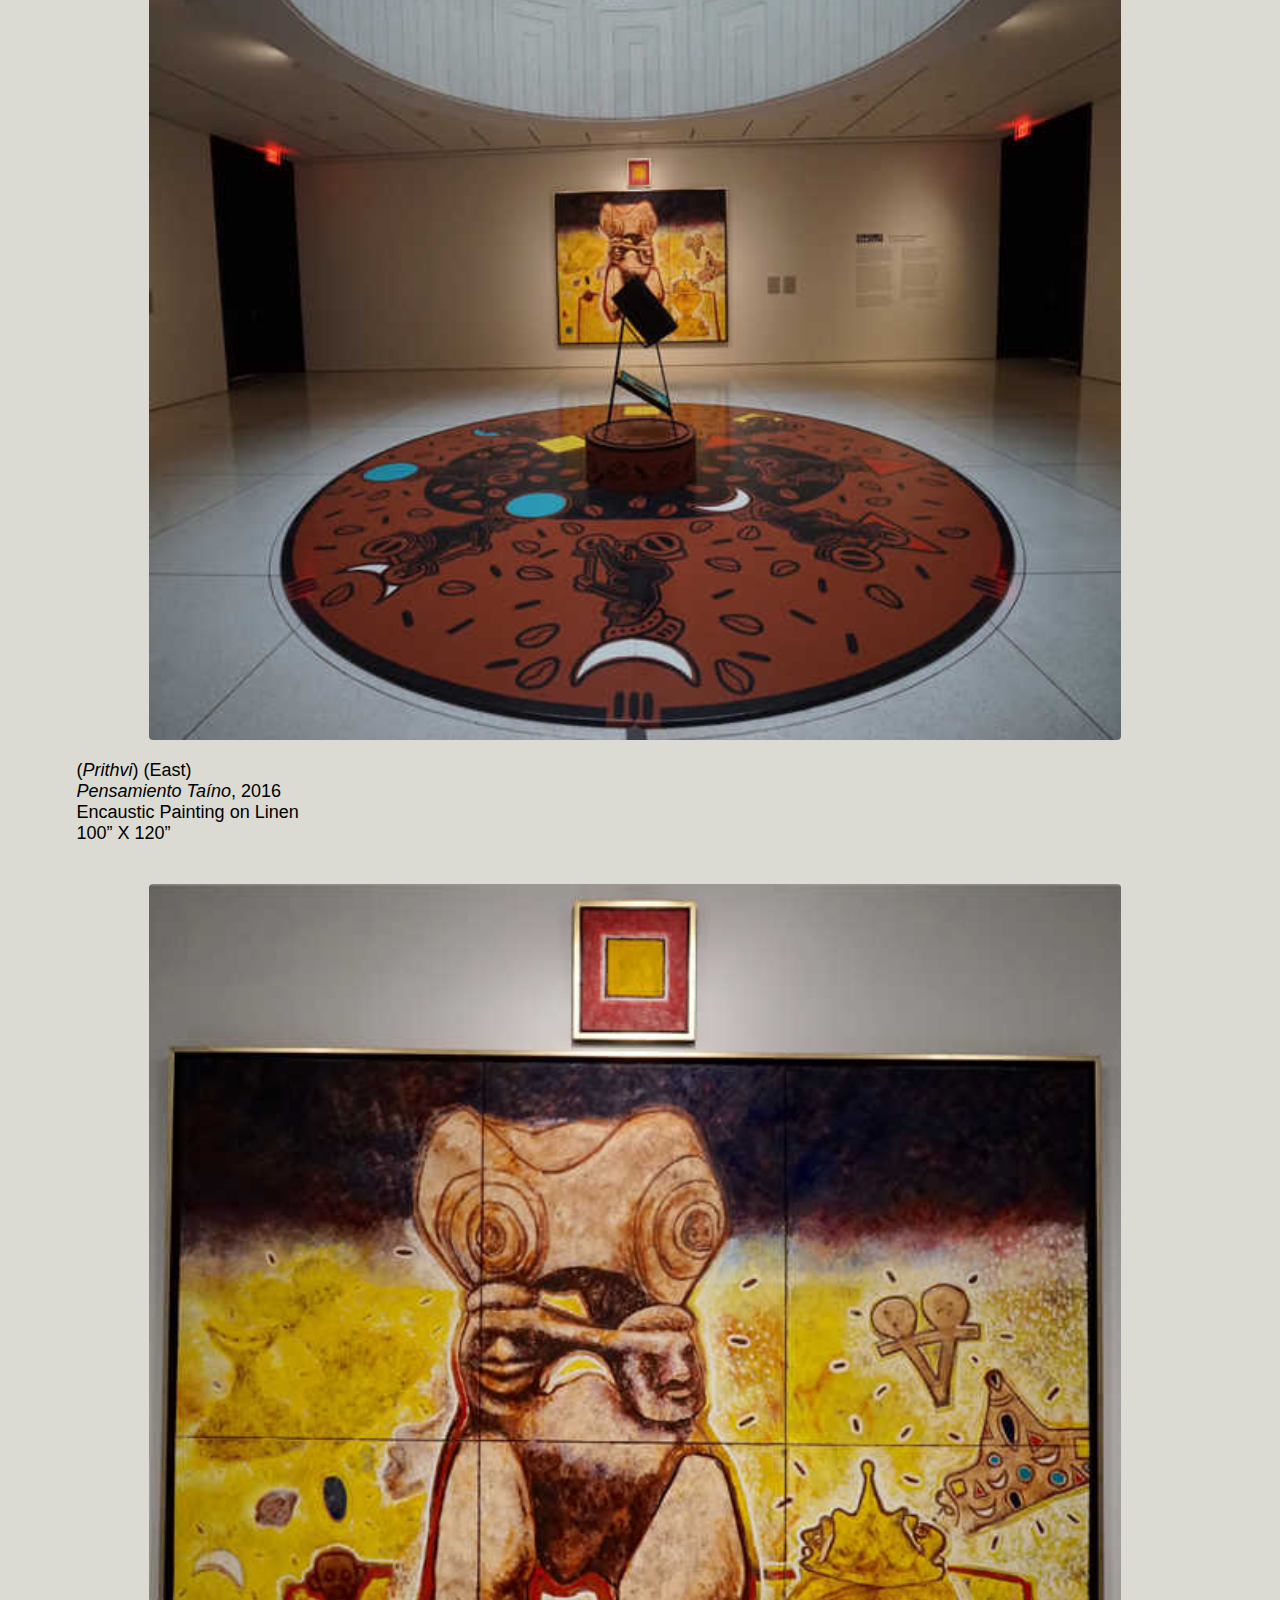
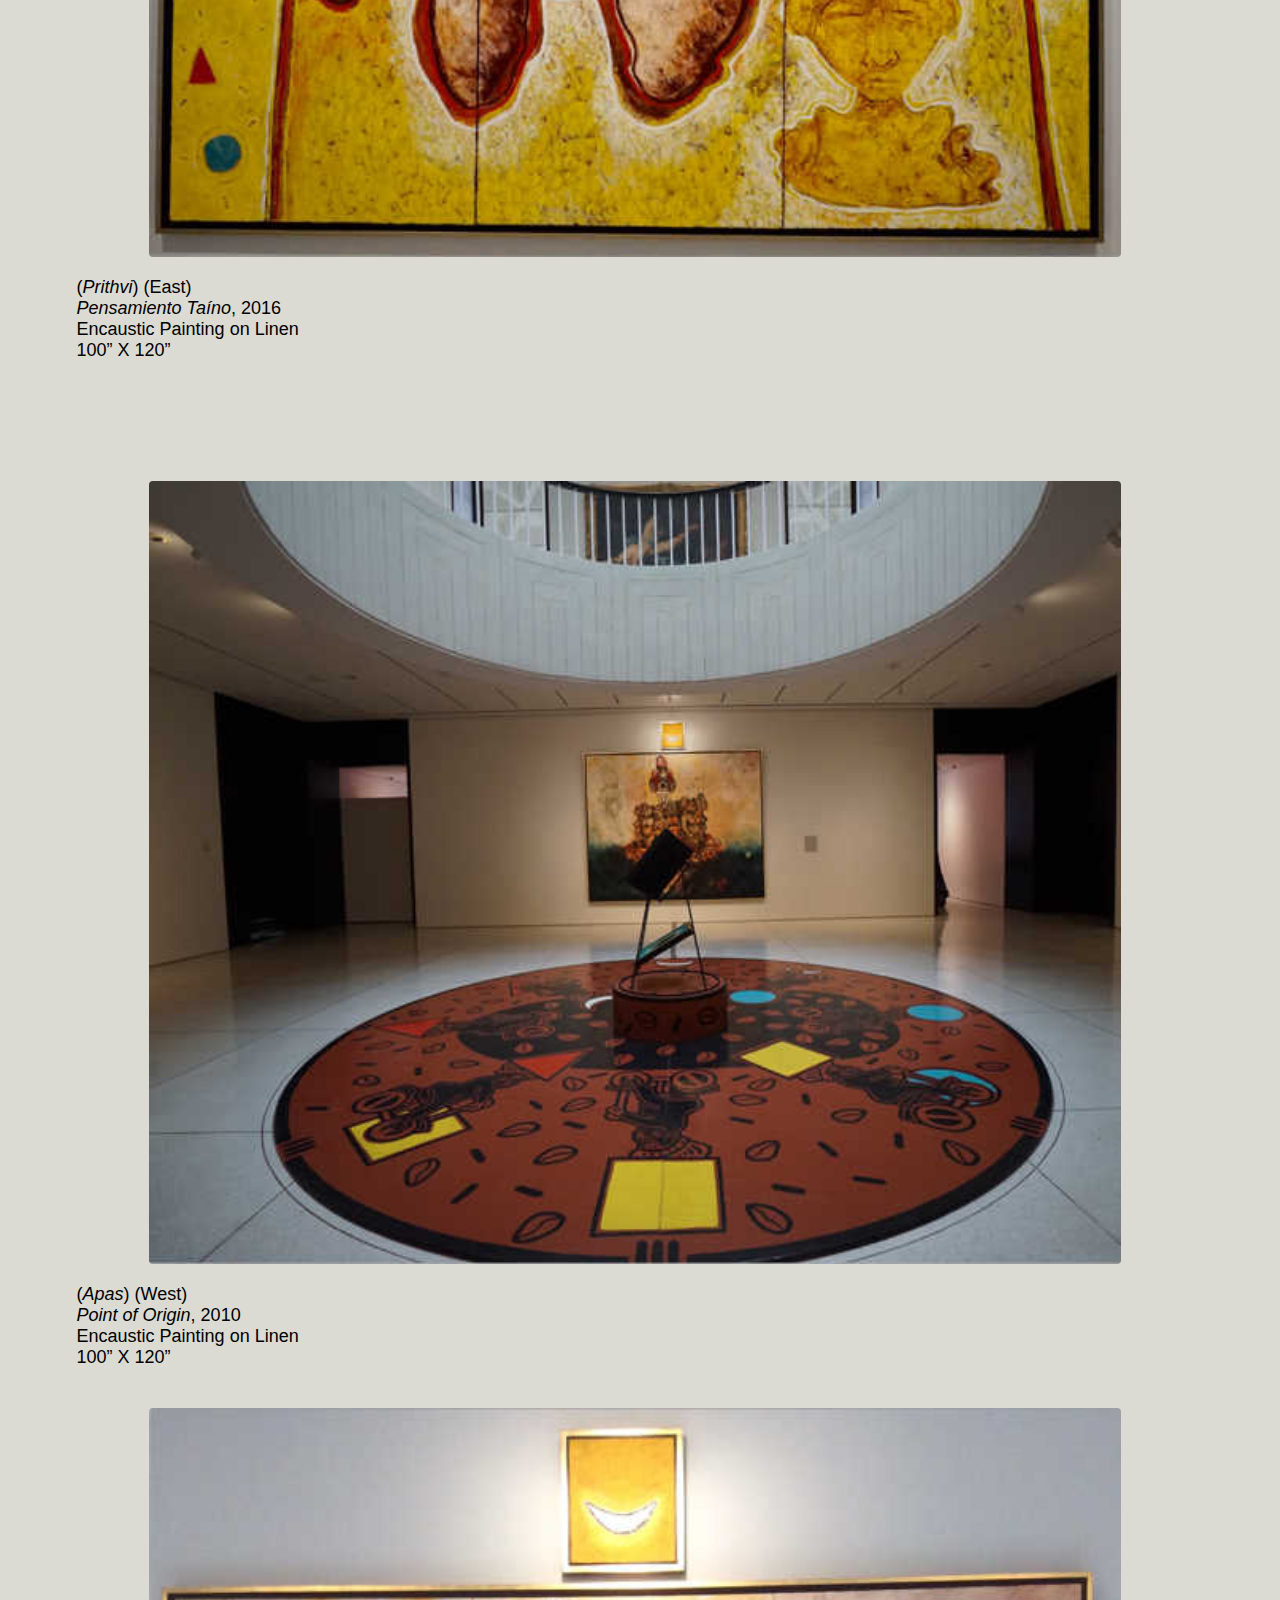
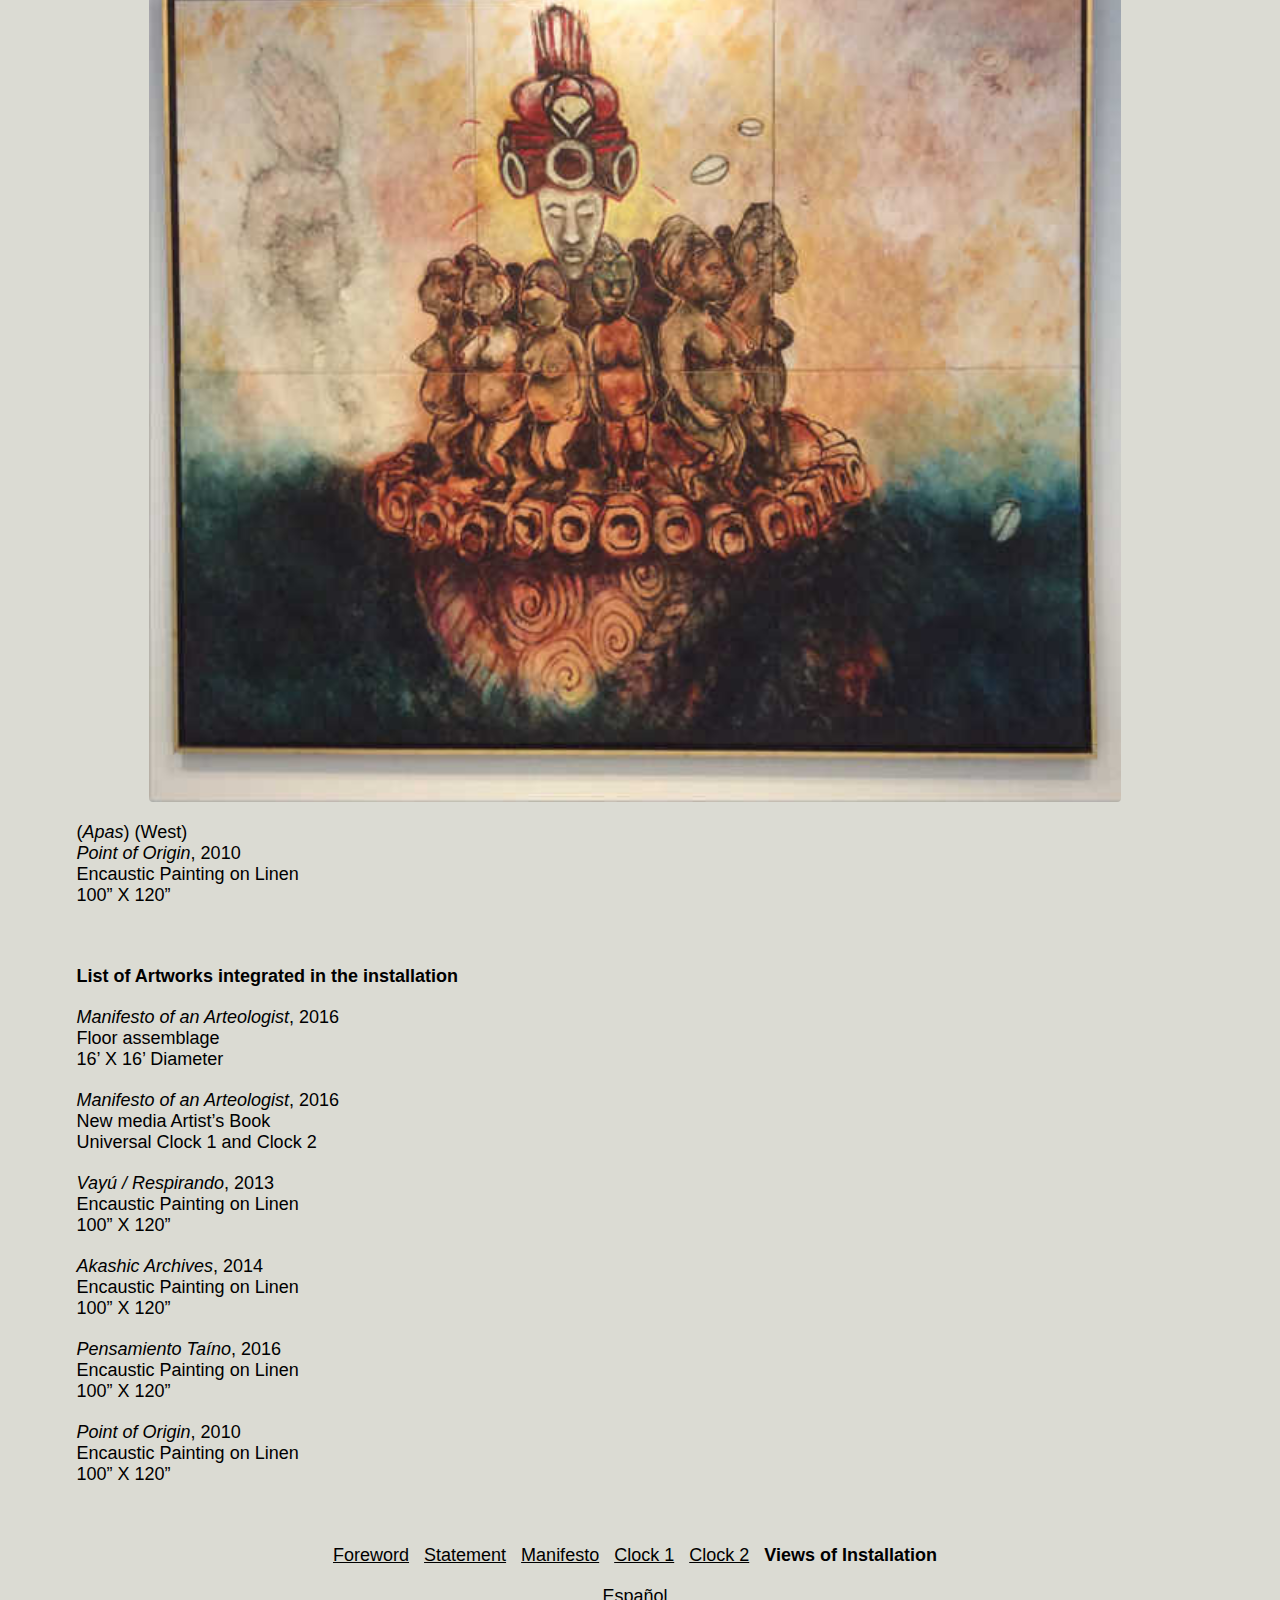
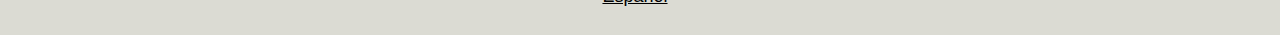
==== commit 099bf945: "remove top lang link" ====
--- a/memnat_art_en.html
+++ b/memnat_art_en.html
@@ -29,12 +29,6 @@
   </nav>
 </div>
 
-<div class="unit whole center">
-  <nav>
-  <a href="memnat_art_es.html">Español</a> &nbsp;
-  </nav>
-</div>
-
 <div class="unit whole center"></div>
 <div class="unit whole center"></div>
 <div class="unit whole center">
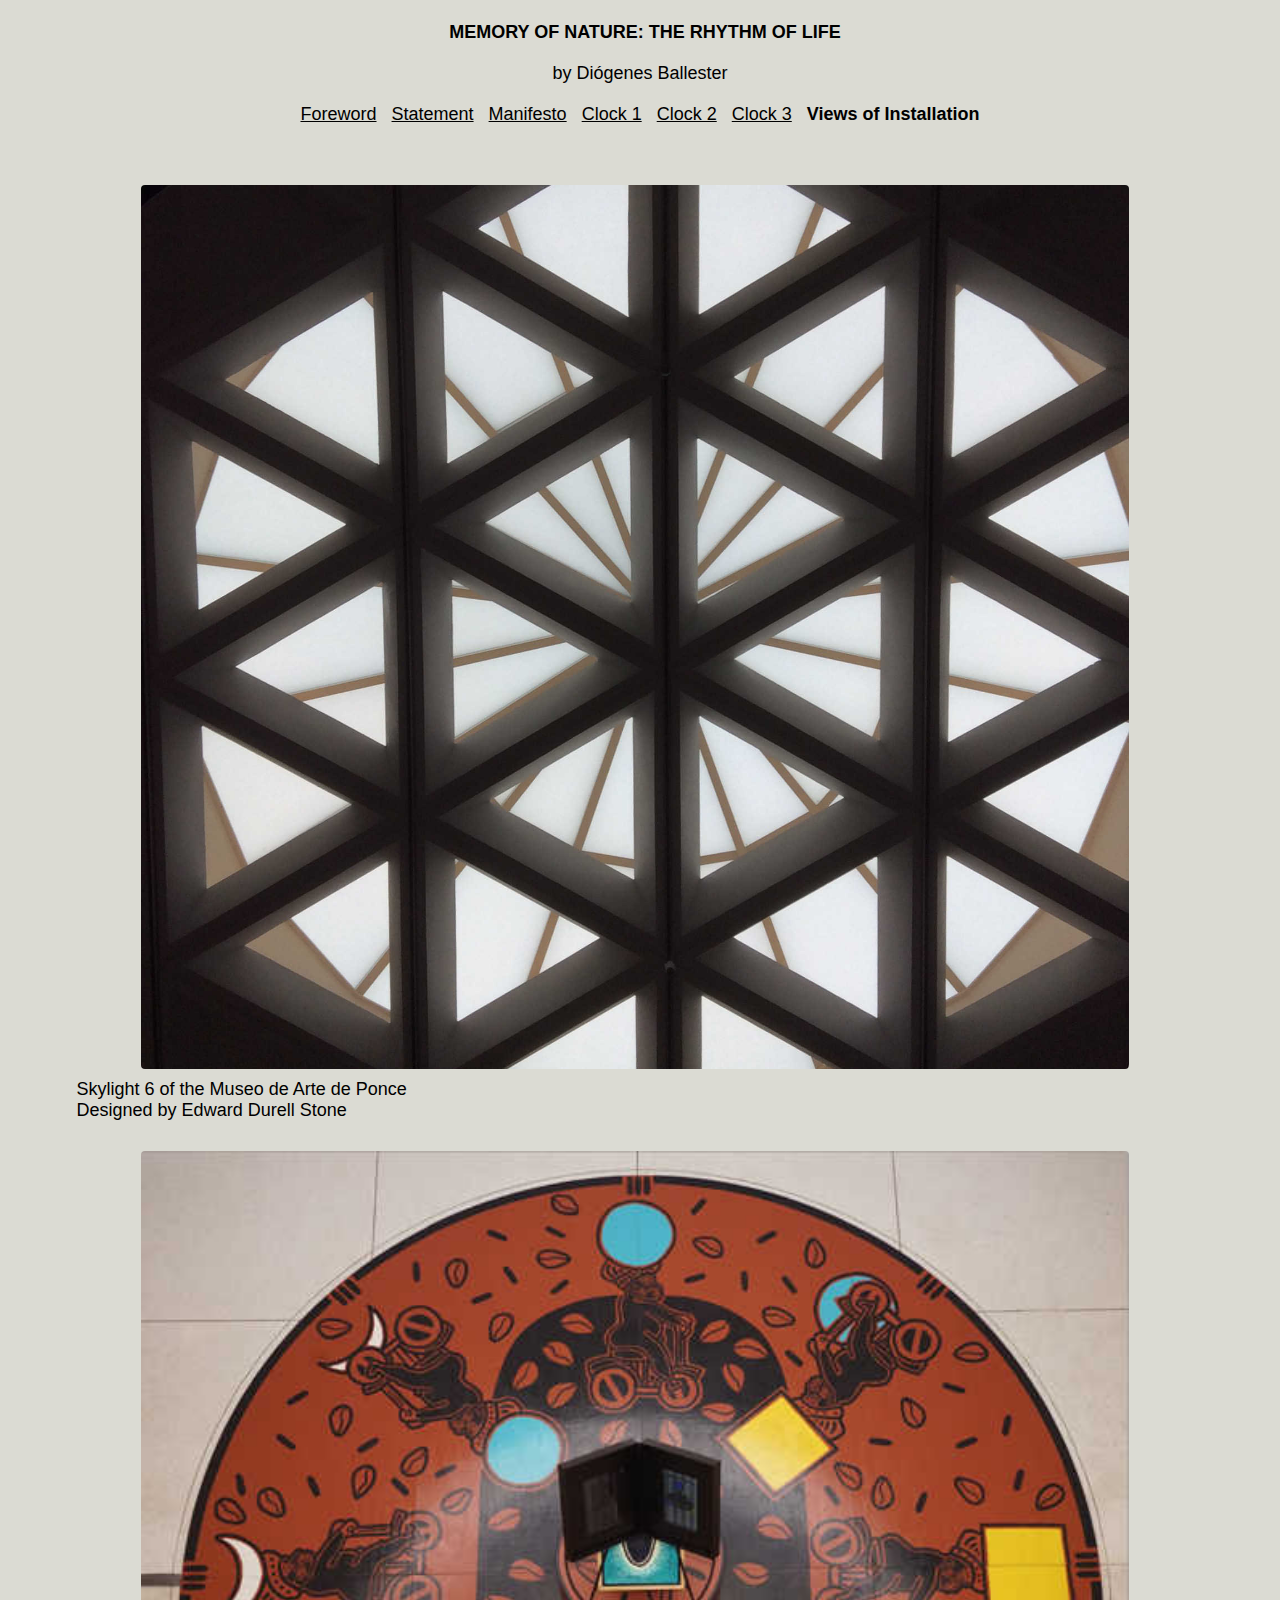
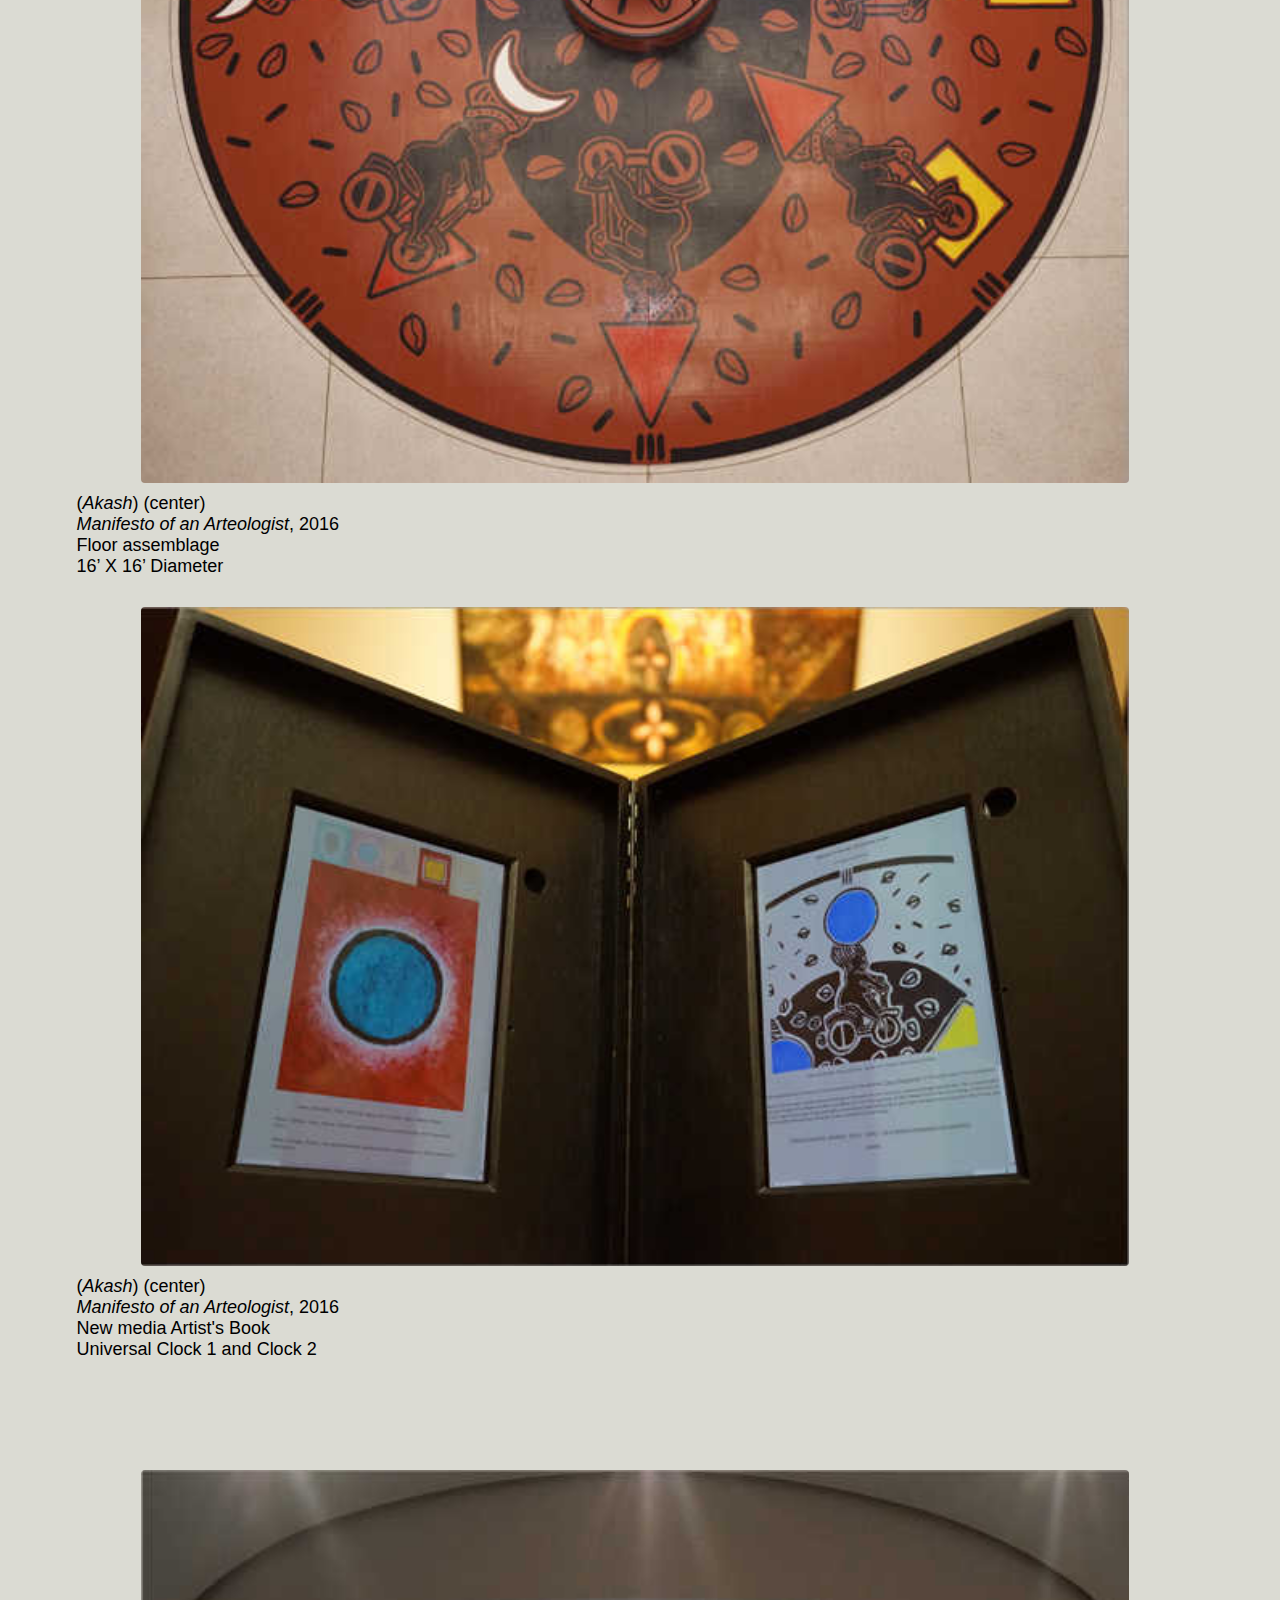
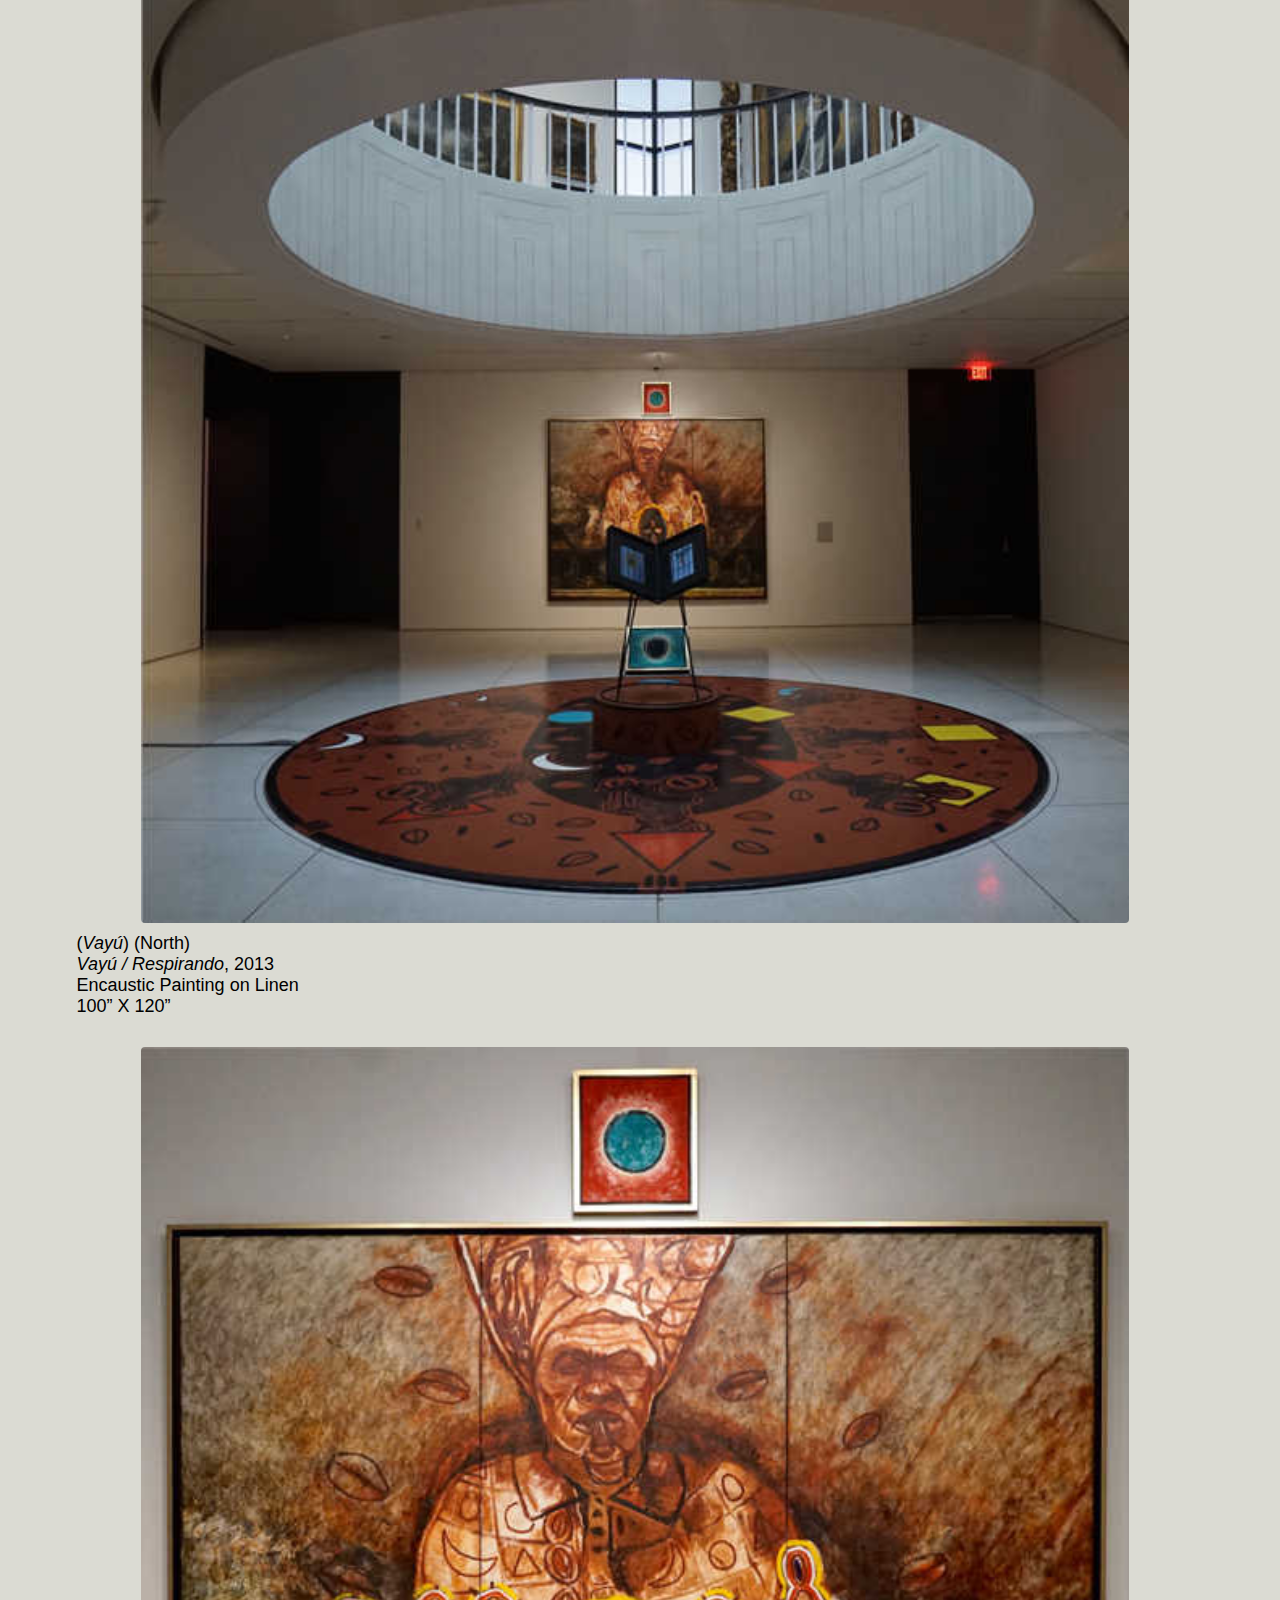
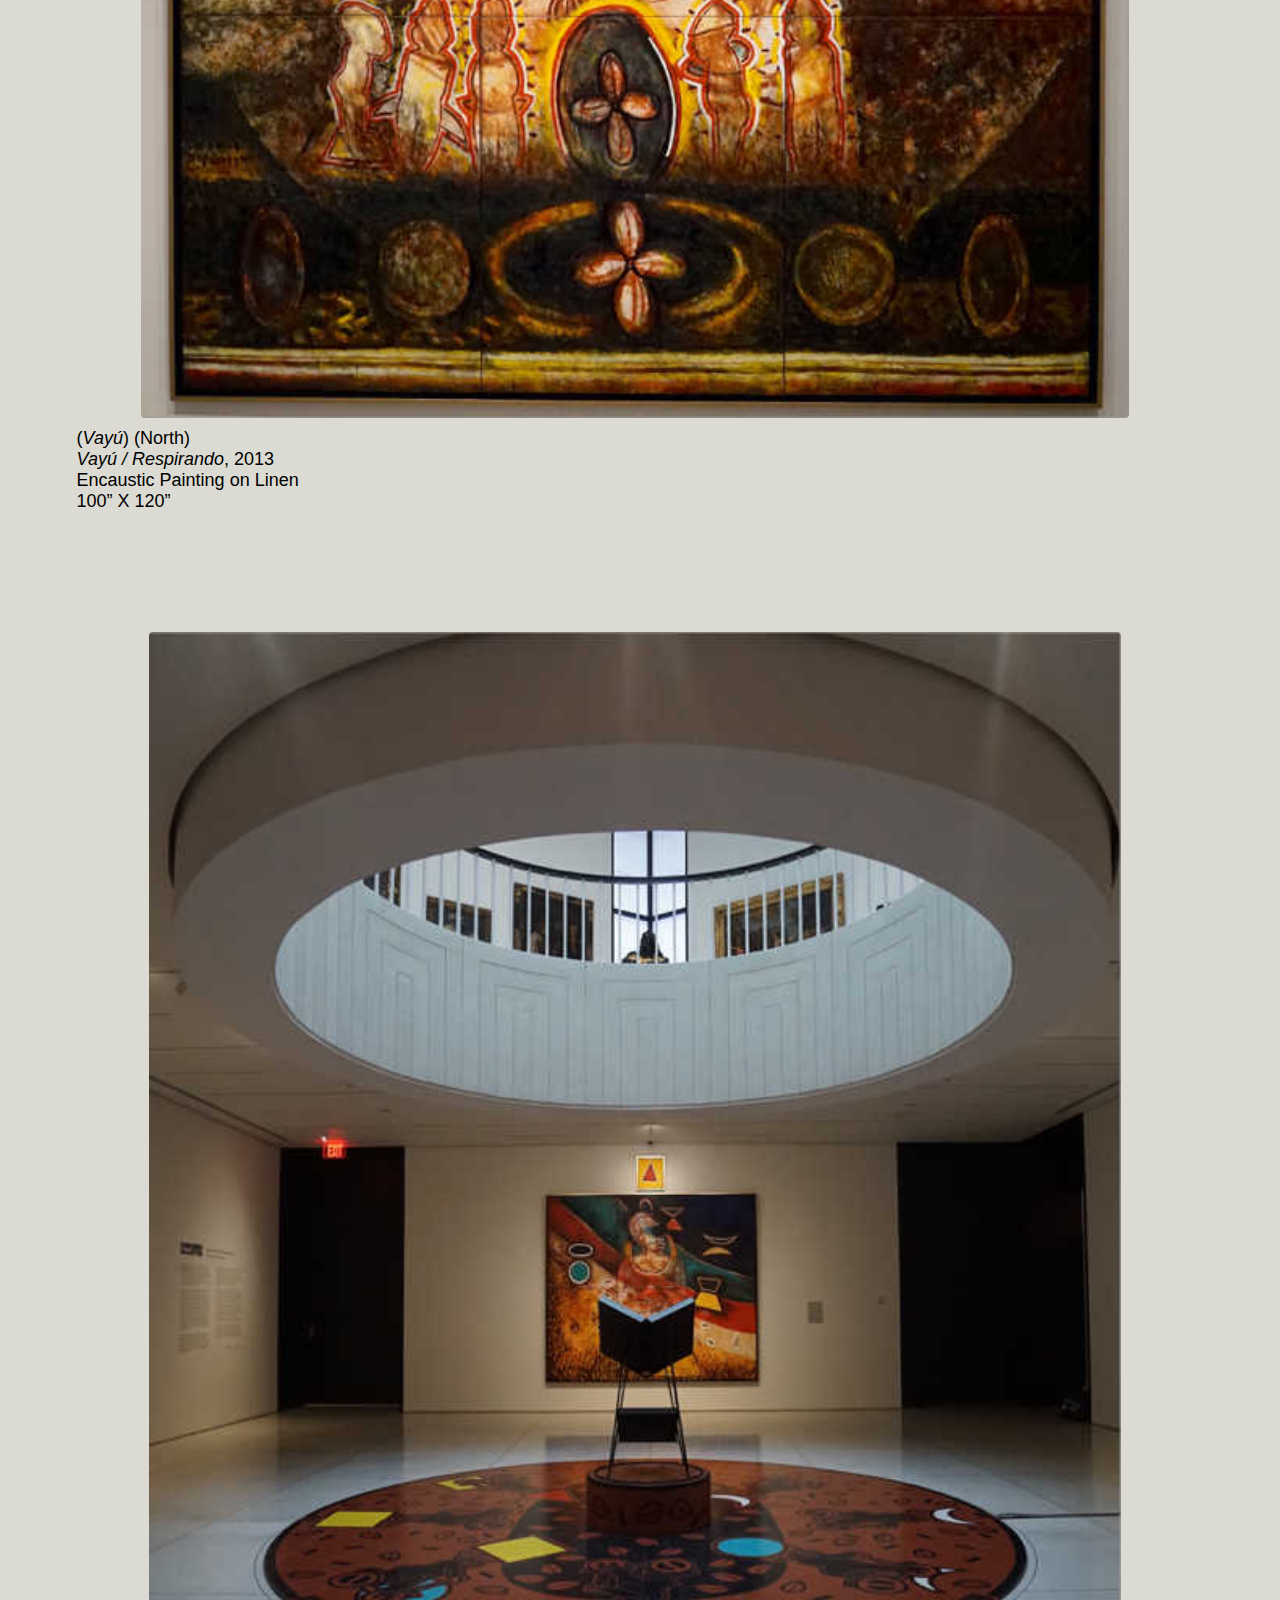
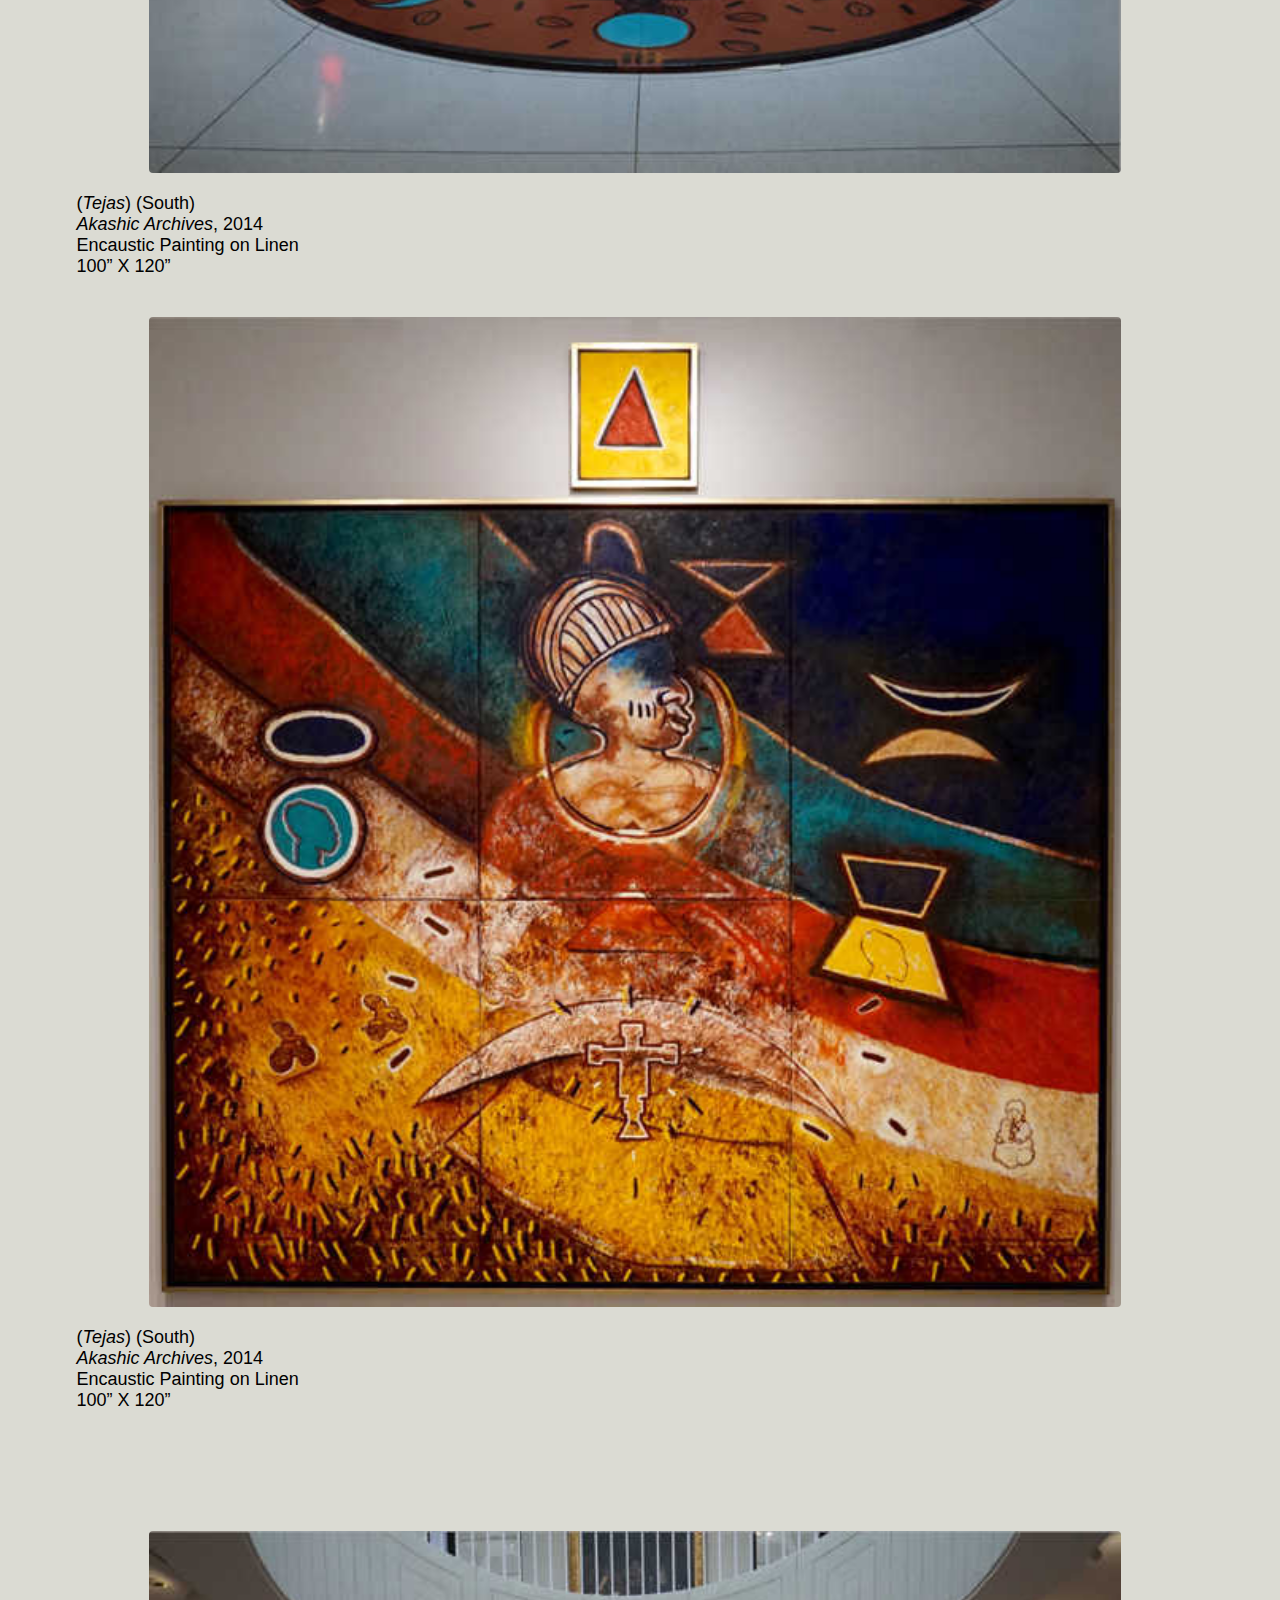
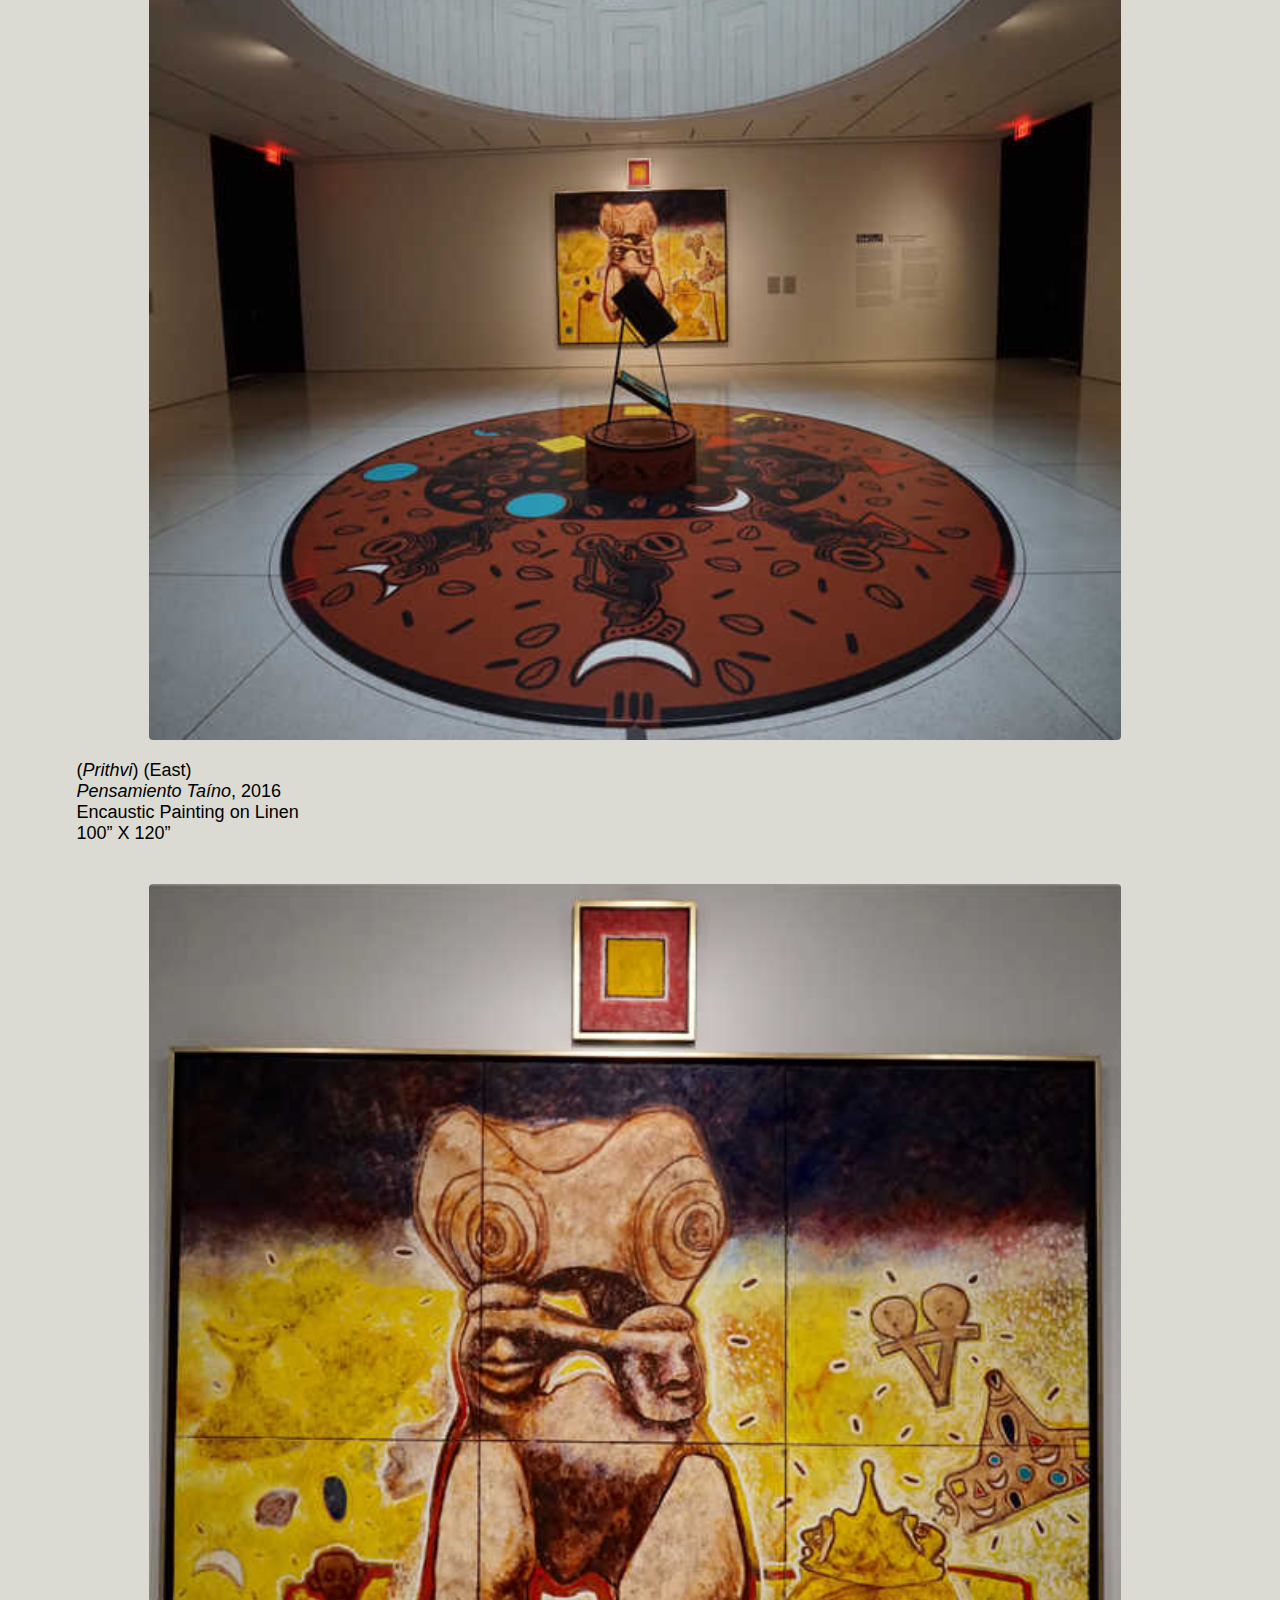
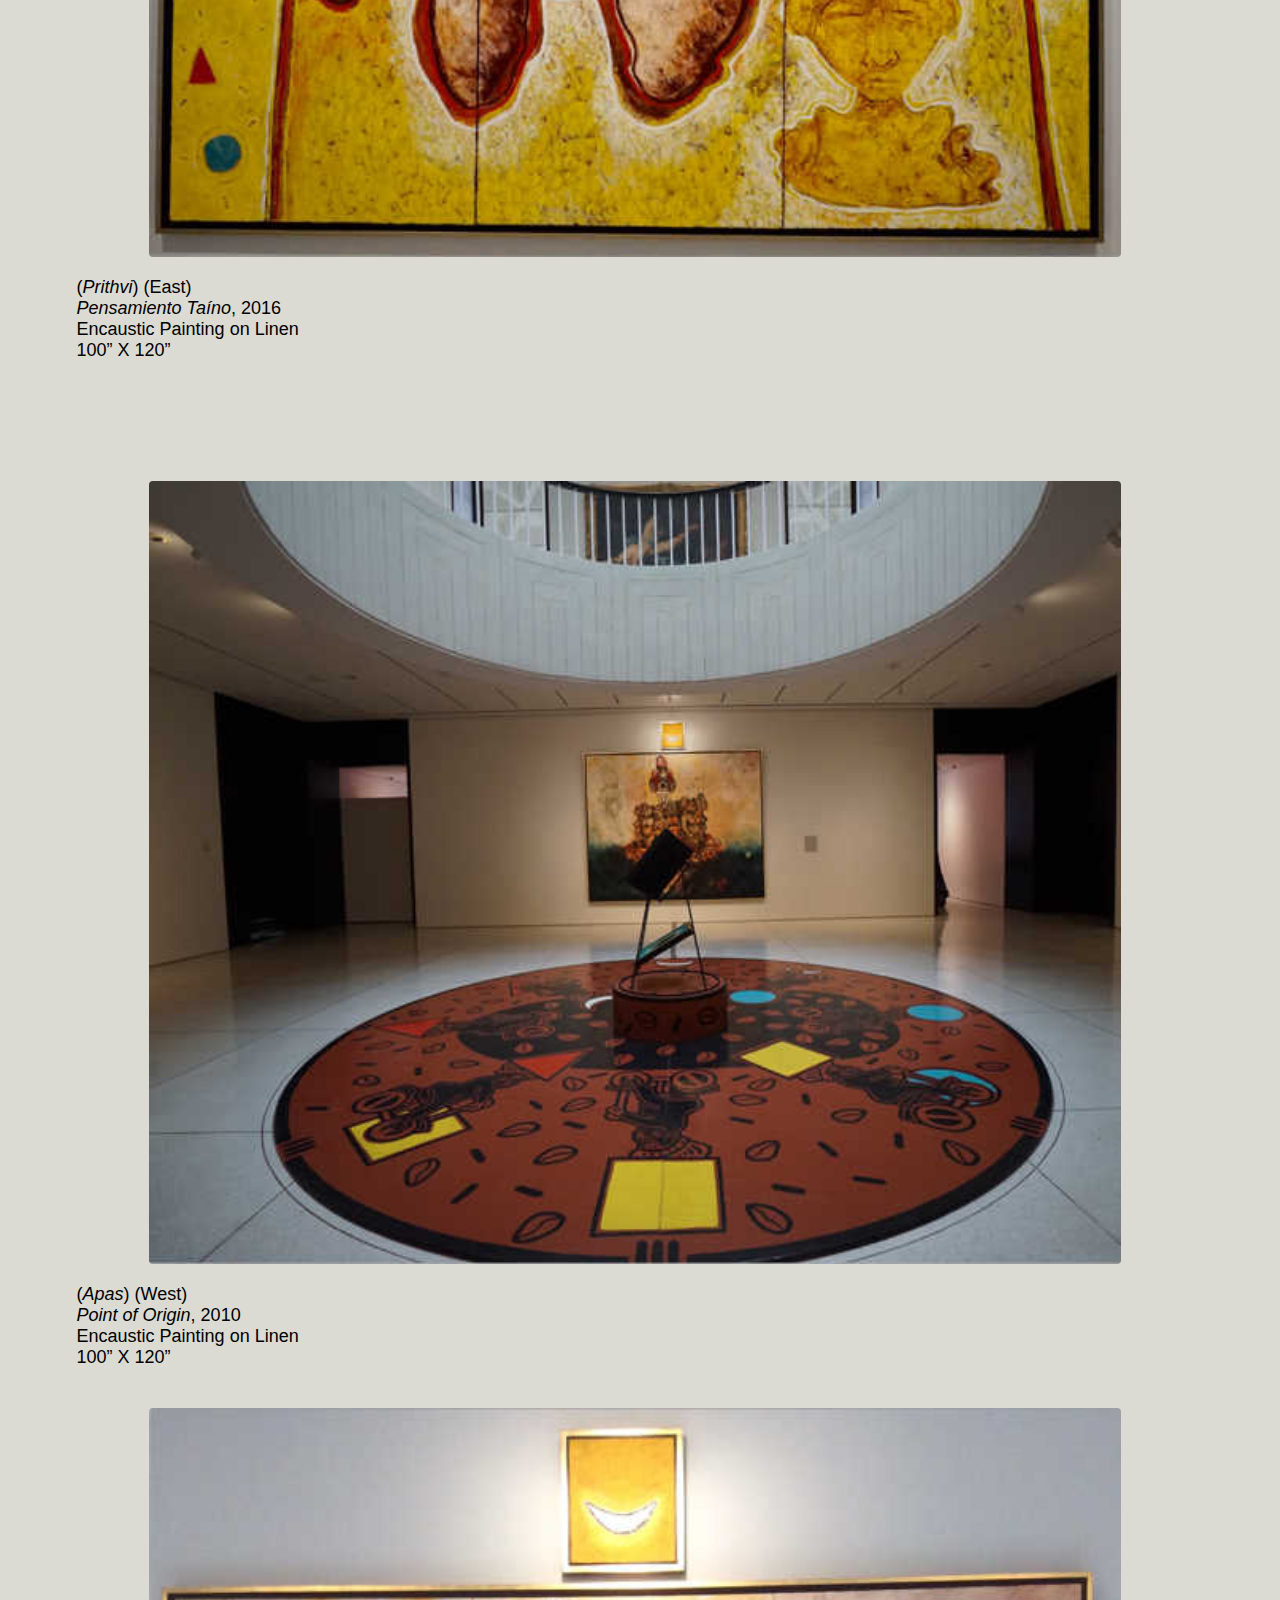
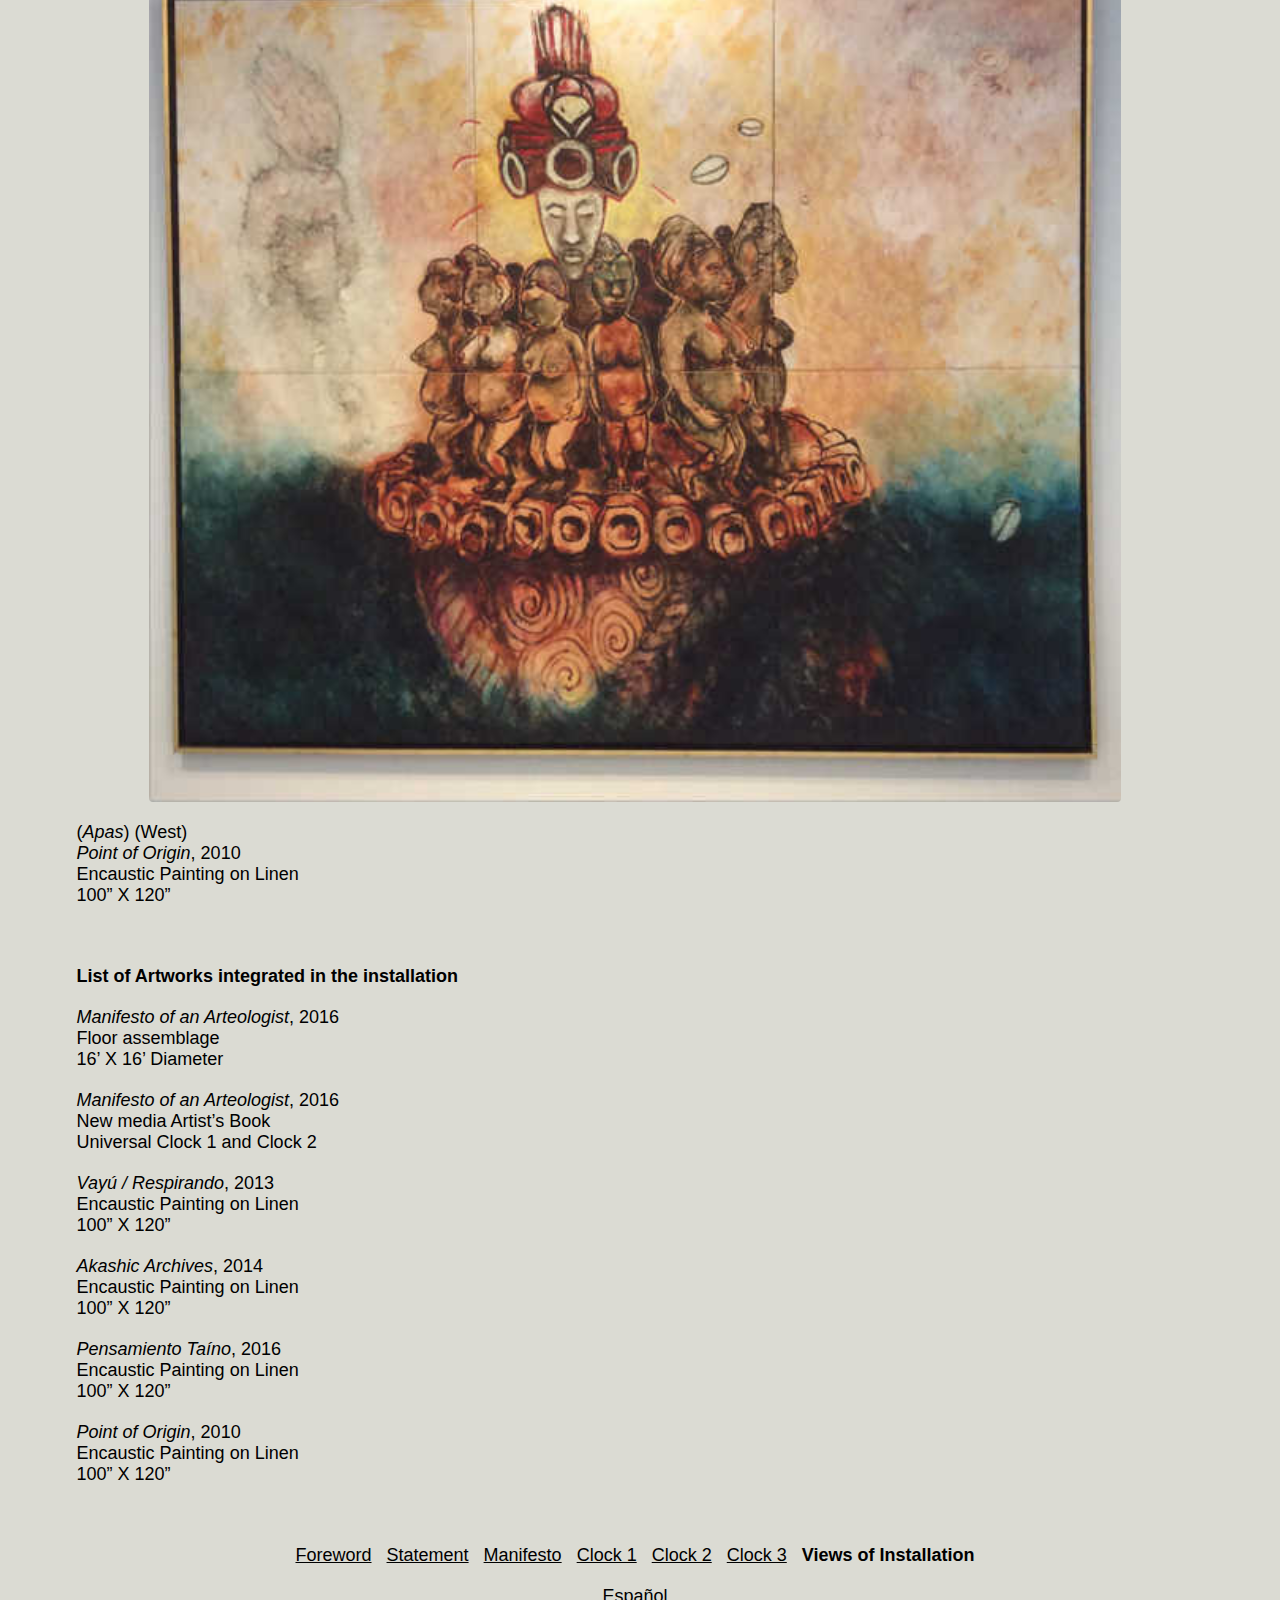
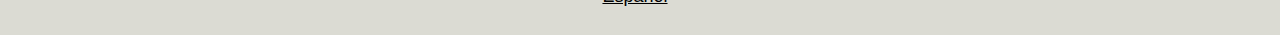
==== commit 1a9f06bc: "add third clock" ====
--- a/memnat_art_en.html
+++ b/memnat_art_en.html
@@ -25,6 +25,7 @@
   <a href="memnat_manif_en.html">Manifesto</a> &nbsp;
   <a href="memnat_clock1_en.html">Clock 1</a> &nbsp; 
   <a href="memnat_clock2_en.html">Clock 2</a> &nbsp;
+  <a href="memnat_clock3_en.html">Clock 3</a> &nbsp;
   <b>Views of Installation</b>
   </nav>
 </div>
@@ -211,6 +212,7 @@
   <a href="memnat_manif_en.html">Manifesto</a> &nbsp;
   <a href="memnat_clock1_en.html">Clock 1</a> &nbsp; 
   <a href="memnat_clock2_en.html">Clock 2</a> &nbsp;
+  <a href="memnat_clock3_en.html">Clock 3</a> &nbsp;
   <b>Views of Installation</b>
   </nav>
 </div>
